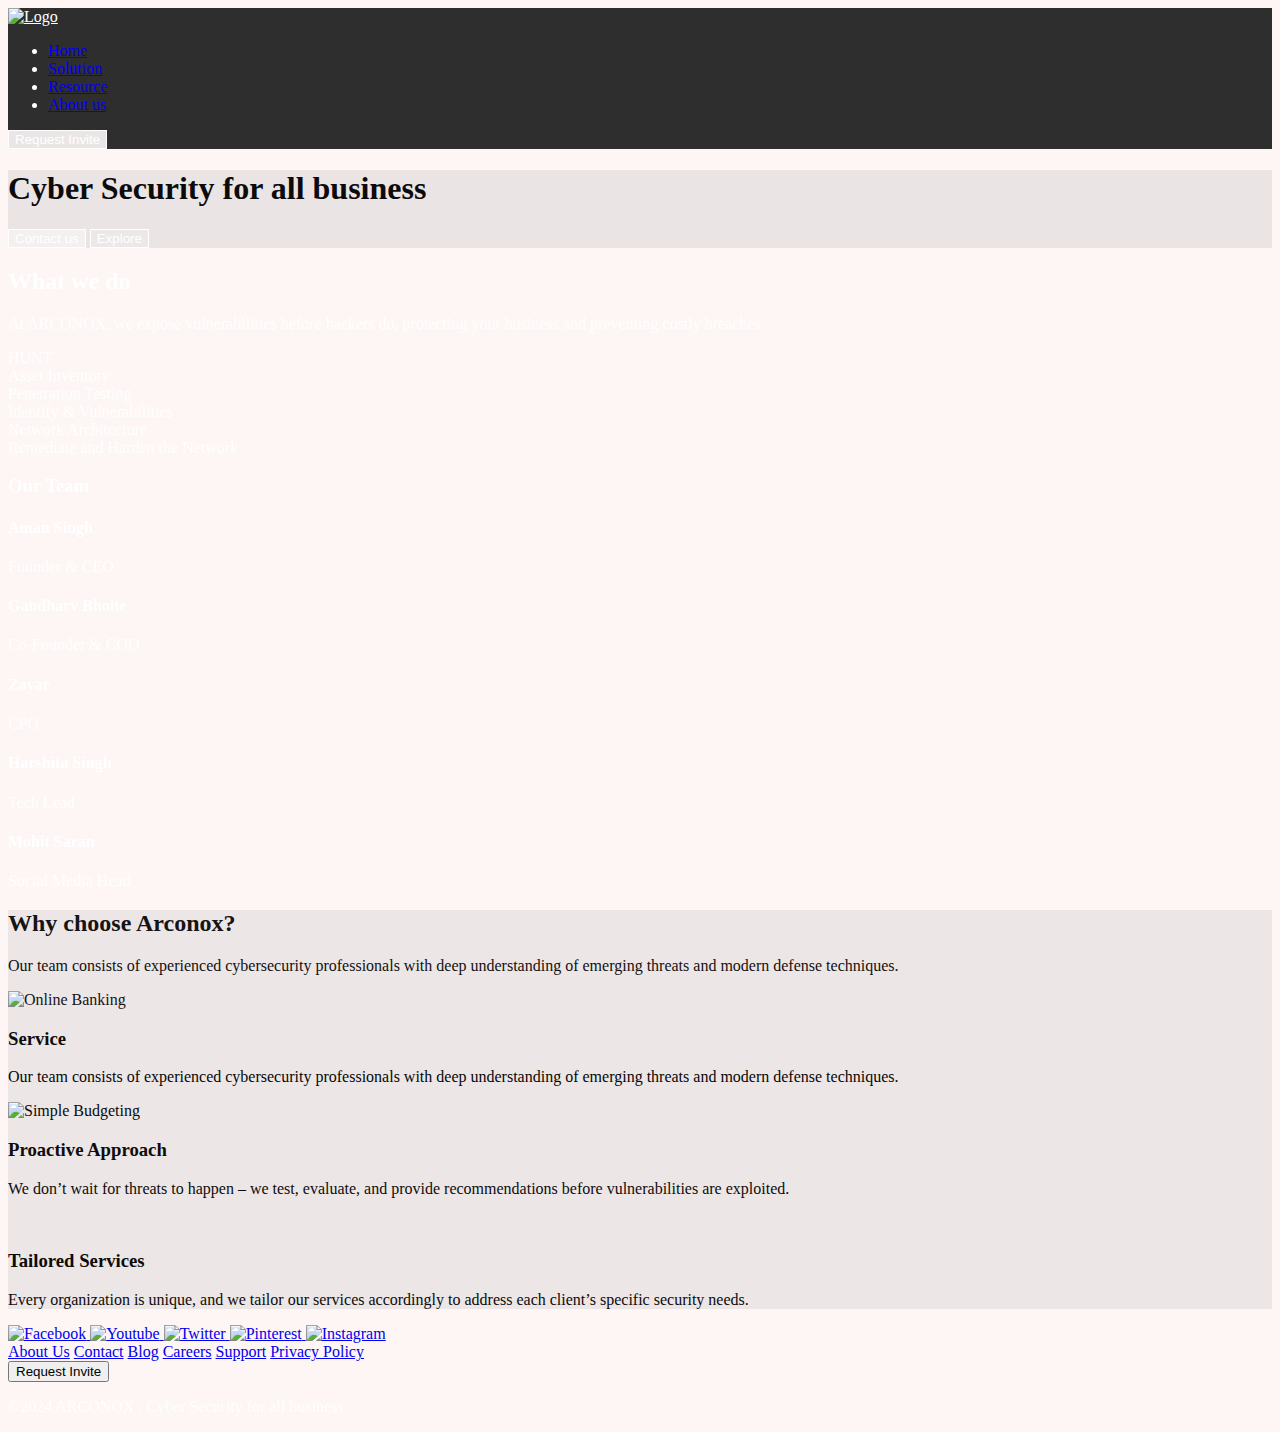
==== index.html @ bfe85756 "Add files via upload" ====
<!DOCTYPE html>
<html lang="en">

<head>
  <meta charset="UTF-8" />
  <meta name="viewport" content="width=device-width, initial-scale=1.0" />
  <link rel="icon" type="image/png" sizes="32x32" href="index.html" />
  <title>Arconox Cyber Security</title>
  <link href="https://fonts.googleapis.com/css2?family=Public+Sans:wght@300;400;500;700&display=swap"
    rel="stylesheet" />
  <link rel="stylesheet" href="./static/css/styles.css" />
</head>


<body style="background-color: rgb(254, 245, 245); color: white; opacity: 1;">
  <header class="header" style="background-color: rgb(47, 46, 46); color: white; opacity: 1;">
    <a class="header__logo" href="./" style="color: white;">
      <img src="./static/images/Logo.png" alt="Logo" style="width: 50%;" />
    </a>
    <nav class="navbar">

  
      <ul class="nav-links">
          <li><a href="#">Home</a></li>
          <li><a href="#">Solution</a></li>
          <li><a href="#">Resource</a></li>
          <li><a href="#">About us</a></li>
      </ul>
  </nav>
    <label for="menu" class="menu__hamburger" style="color: white;"></label>
    <button type="button" class="btn" style="color: white; background-color: rgb(235, 230, 230); border: 1px solid white;">Request
      Invite</button>
  </header>
  <section class="hero" style="background-color: rgb(235, 228, 228); color: white;">
    <div class="hero__main">
      <div class="wrapper">
        <div class="hero__grid">
          <div class="hero__image"></div>
          <div class="hero__content">
            
            <h1 class="title__primary" style="color: rgb(11, 11, 11);">Cyber Security for all business</h1>
            <button type="button" class="btn"
              style="color: white; background-color: rgb(244, 240, 240); border: 1px solid white;">Contact us</button>
            <button type="button" class="btn"
              style="color: white; background-color: rgb(237, 232, 232); border: 1px solid white;">Explore</button>
          </div>
        </div>
      </div>
    </div>
  </section>
  <section class="what-we-do">
    <h2>What we do</h2>
    <p>At <span class="highlight">ARCONOX</span>, we expose vulnerabilities before <span class="highlight">hackers</span> do, protecting your business and preventing costly breaches.</p>
    <div class="hex-grid">
        <div class="hex-item">HUNT</div>
        <div class="hex-item">Asset Inventory</div>
        <div class="hex-item">Penetration Testing</div>
        <div class="hex-item">Identify & Vulnerabilities</div>
        <div class="hex-item">Network Architecture</div>
        <div class="hex-item">Remediate and Harden the Network</div>
    </div>
</section>

 <!-- Our Team Section -->
 <div class="our-team">
  <h3>Our Team</h3>
  <div class="team-members">
      <div class="team-member">
          <h4>Aman Singh</h4>
          <p>Founder & CEO</p>
      </div>
      <div class="team-member">
          <h4>Gandharv Bhoite</h4>
          <p>Co-Founder & COO</p>
      </div>
      <div class="team-member">
          <h4>Zayar</h4>
          <p>CPO</p>
      </div>
      <div class="team-member">
          <h4>Harshita Singh</h4>
          <p>Tech Lead</p>
      </div>
      <div class="team-member">
          <h4>Mohit Saran</h4>
          <p>Social Media Head</p>
      </div>
  </div>
</div>
  <section class="why-easybank" style="background-color: rgb(237, 230, 230); color: white;">
    <div class="wrapper">
      <h2 class="title__primary" style="color: rgb(21, 20, 20);">Why choose Arconox?</h2>
      <p class="why-easybank__description" style="color: rgb(18, 17, 17);">
        Our team consists of experienced cybersecurity professionals with deep understanding of emerging threats and
        modern defense techniques.
      </p>
      <div class="why-easybank__grid">
        <article class="why-easybank__feature" style="color: rgb(21, 20, 20);">
          <img src="./static/images/icon-online.svg" alt="Online Banking" />
          <h3 class="title__secondary" style="color: rgb(15, 14, 14);">Service</h3>
          <p class="description" style="color: rgb(6, 6, 6);">
            Our team consists of experienced cybersecurity professionals with deep understanding of emerging threats and
            modern defense techniques.
          </p>
        </article>
        <article class="why-easybank__feature" style="color: rgb(10, 10, 10);">
          <img src="./static/images/icon-budgeting.svg" alt="Simple Budgeting" />
          <h3 class="title__secondary" style="color: rgb(14, 13, 13);">Proactive Approach</h3>
          <p class="description" style="color: rgb(13, 13, 13);">
            We don’t wait for threats to happen – we test, evaluate, and provide recommendations before vulnerabilities
            are exploited.
          </p>
        </article>
        <article class="why-easybank__feature" style="color: rgb(11, 11, 11);">
          <img src="./static/images/icon-onboarding.svg" alt "Fast Onboarding" />
          <h3 class "title__secondary" ,style "color:white">Tailored Services</h3>
          <p "class=description" ,style "color:white">Every organization is unique, and we tailor our services
            accordingly to address each client’s specific security needs.</p>
        </article>
      </section>
      <footer class="footer">
        <div class="wrapper">
          <div class="footer__grid">
            
            <div class="footer__social">
              <a href="#">
                <img
                  src="./static/images/icon-facebook.svg"
                  class="footer__icon"
                  width="20"
                  alt="Facebook"
                />
              </a>
              <a href="#">
                <img
                  src="./static/images/icon-youtube.svg"
                  class="footer__icon"
                  width="20"
                  alt="Youtube"
                />
              </a>
              <a href="#">
                <img
                  src="./static/images/icon-twitter.svg"
                  class="footer__icon"
                  width="20"
                  alt="Twitter"
                />
              </a>
              <a href="#">
                <img
                  src="./static/images/icon-pinterest.svg"
                  class="footer__icon"
                  width="20"
                  alt="Pinterest"
                />
              </a>
              <a href="#">
                <img
                  src="./static/images/icon-instagram.svg"
                  class="footer__icon"
                  width="20"
                  alt="Instagram"
                />
              </a>
            </div>
            <div class="footer__links">
              <a href="#" class="footer__link">About Us</a>
              <a href="#" class="footer__link">Contact</a>
              <a href="#" class="footer__link">Blog</a>
              <a href="#" class="footer__link">Careers</a>
              <a href="#" class="footer__link">Support</a>
              <a href="#" class="footer__link">Privacy Policy</a>
            </div>
            <div class="footer__button">
              <button type="button" class="btn">Request Invite</button>
            </div>
            <p class="footer__copyright">©2024 ARCONOX . Cyber Security for all business</p>
          </div>
        </div>
      </footer>
      </div>
    </div>
  </section>
  <!-- Additional sections omitted for brevity -->
</body>

</html>
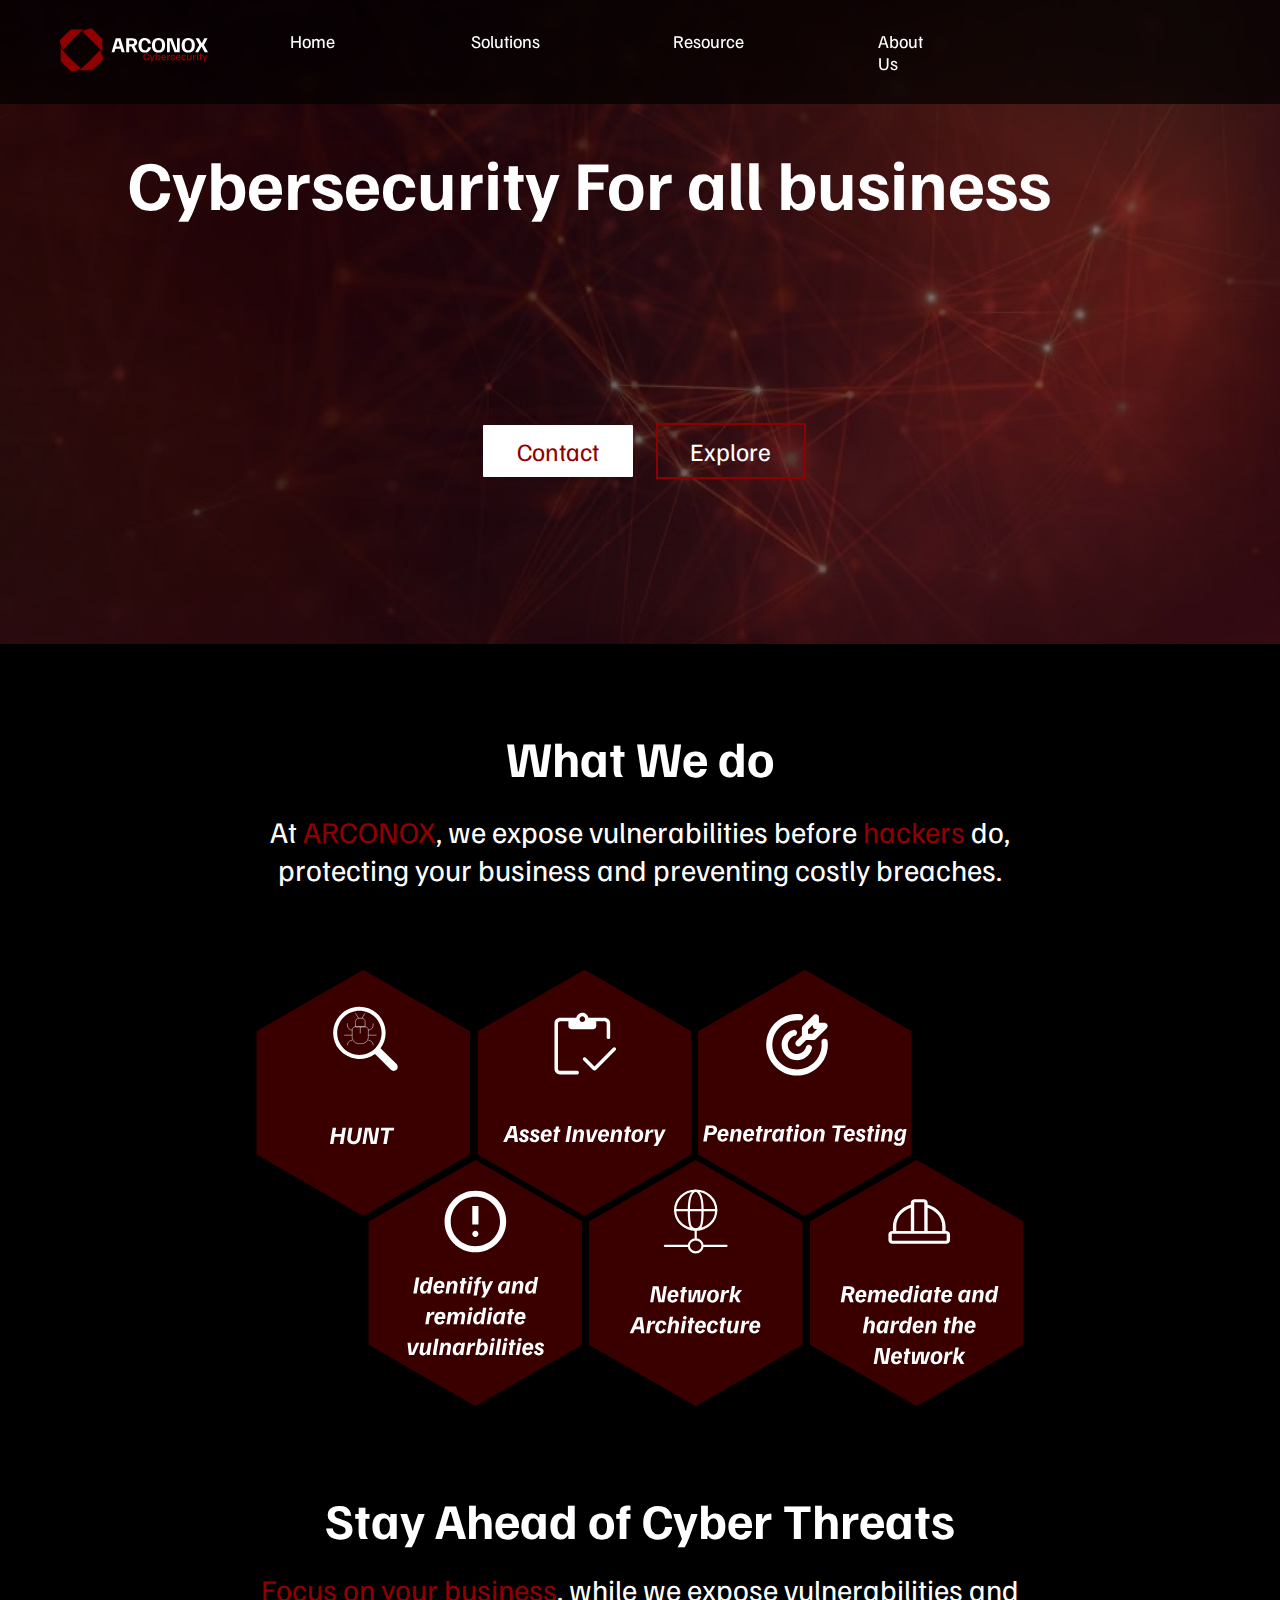
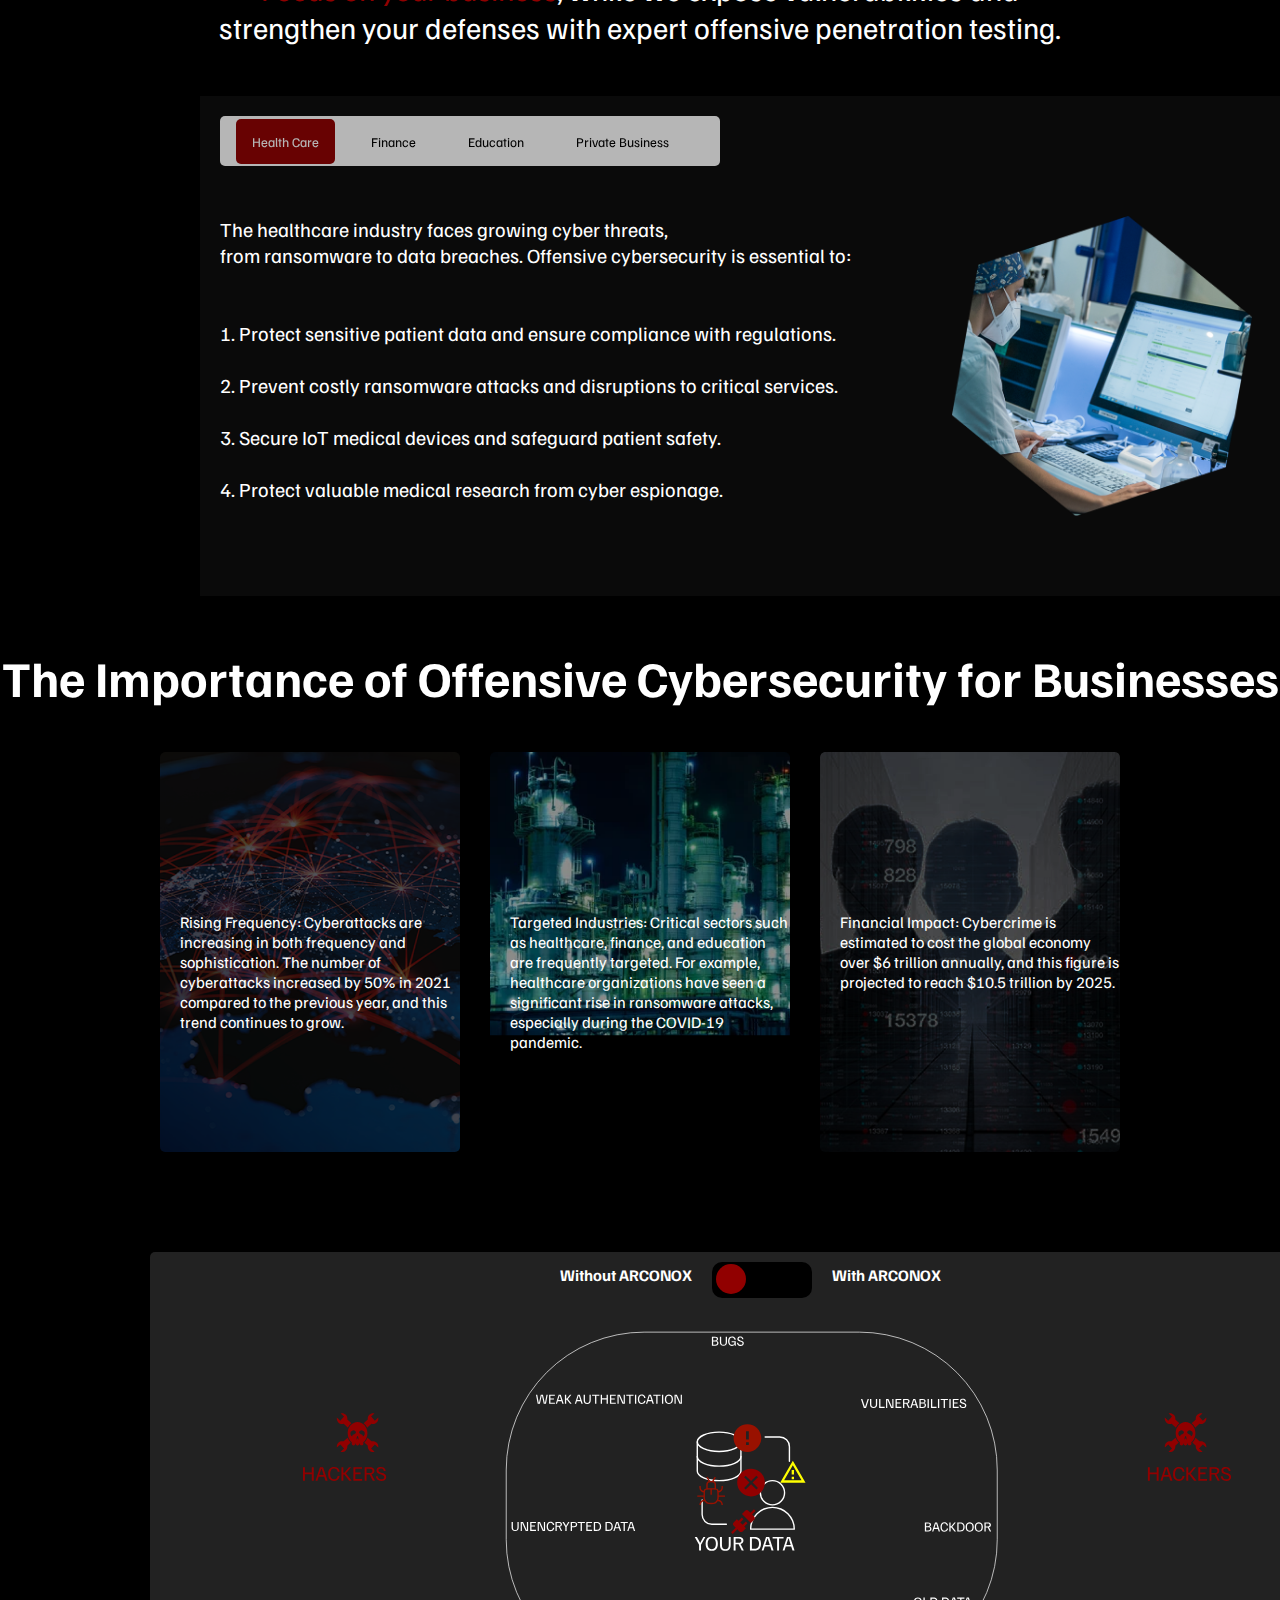
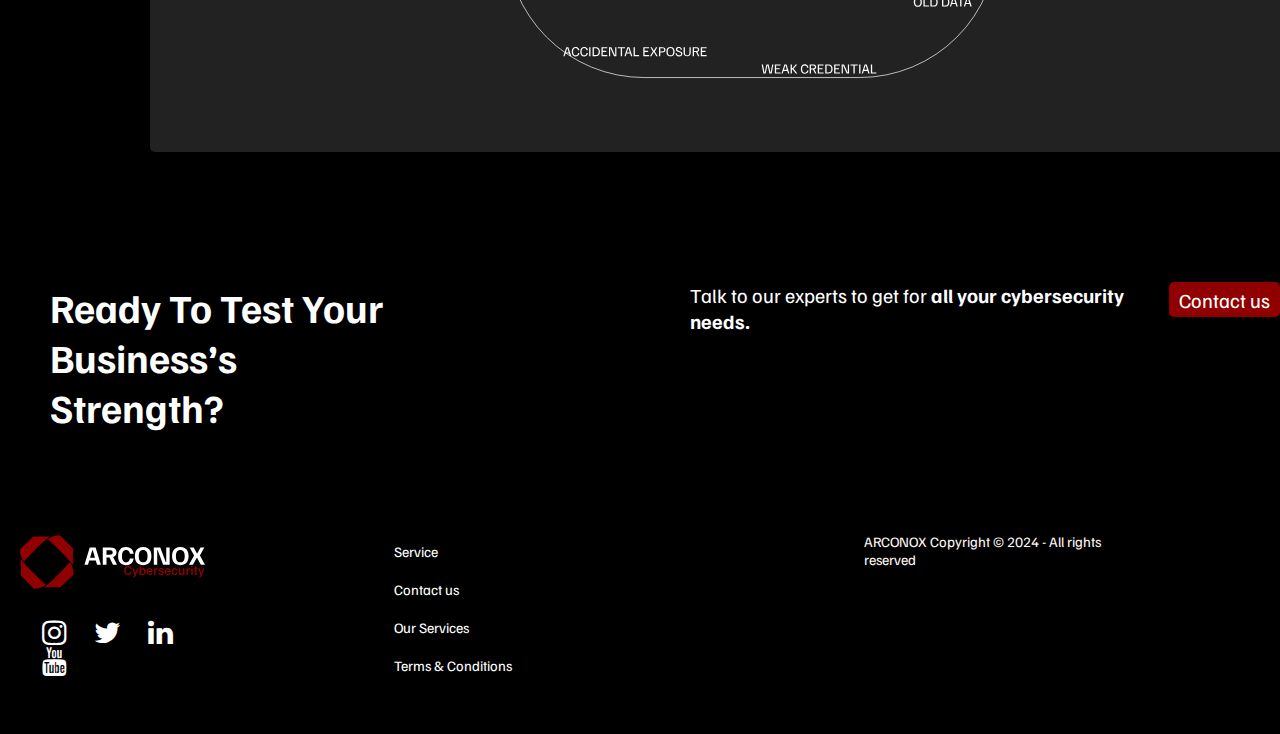
==== commit e2682741: "zayar(11/1/2024)" ====
--- a/index.html
+++ b/index.html
@@ -1,188 +1,348 @@
 <!DOCTYPE html>
 <html lang="en">
+<head>
+    <meta charset="UTF-8">
+    <meta name="viewport" content="width=device-width, initial-scale=1.0">  
+    <title>ARCONOX Cybersecurity</title>
+    <link rel="icon" type="image/x-icon" href="/images/logo.ico">
+    <link href="styles.css" rel="stylesheet">
+    <link href='https://fonts.googleapis.com/css?family=Familjen Grotesk' rel='stylesheet'>
 
-<head>
-  <meta charset="UTF-8" />
-  <meta name="viewport" content="width=device-width, initial-scale=1.0" />
-  <link rel="icon" type="image/png" sizes="32x32" href="index.html" />
-  <title>Arconox Cyber Security</title>
-  <link href="https://fonts.googleapis.com/css2?family=Public+Sans:wght@300;400;500;700&display=swap"
-    rel="stylesheet" />
-  <link rel="stylesheet" href="./static/css/styles.css" />
 </head>
+<body>
+    <div class="hcon">
+        <div class="header">
+            <nav class="navbar">
+                <div class="logo">
+                    <svg width="200" height="100" viewBox="0 0 1117 300" fill="none" xmlns="http://www.w3.org/2000/svg">
+                        <path d="M295.734 74.0085V166.377C247.91 105.016 212.725 77.2261 156.626 22.3767C154.74 19.0597 190.139 -1.71295 223.587 0.113506L295.734 74.0085Z" fill="#910000"/>
+                        <path d="M225.879 291.681L133.926 291.385C195.164 243.541 222.942 208.286 277.724 152.11C281.032 150.226 301.598 185.852 299.672 219.445L225.879 291.681Z" fill="#910000"/>
+                        <path d="M4.75957 225.945L4.79044 133.576C52.5945 194.953 87.7705 222.755 143.851 277.623C145.736 280.941 110.33 301.702 76.8827 299.864L4.75957 225.945Z" fill="#910000"/>
+                        <path d="M73.6753 7.74836L165.628 7.57463C104.633 55.7307 77.0346 91.1273 22.5376 147.583C19.2391 149.484 -1.50669 113.964 0.248641 80.3612L73.6753 7.74836Z" fill="#910000"/>
+                        <path d="M360 166V165.25L389.375 68.5H422.25L451.75 165.25V166H430.25L406.625 84.75H403.625L379.75 166H360ZM384.375 141.625L388.75 125.875H421.5L425.875 141.625H384.375ZM462.25 166V68.5H503.625C511.958 68.5 518.708 69.7083 523.875 72.125C529.125 74.4583 532.958 77.7083 535.375 81.875C537.875 85.9583 539.125 90.7083 539.125 96.125C539.125 102.292 537.5 107.625 534.25 112.125C531 116.625 526.208 119.833 519.875 121.75L541.75 165.25V166H519.5L499.625 124.75H483V166H462.25ZM483 109.5H500.625C506.042 109.5 510.25 108.583 513.25 106.75C516.333 104.917 517.875 101.625 517.875 96.875C517.875 92.0417 516.333 88.75 513.25 87C510.167 85.1667 505.958 84.25 500.625 84.25H483V109.5ZM592.385 167.875C578.218 167.875 567.218 163.417 559.385 154.5C551.635 145.583 547.76 133.167 547.76 117.25C547.76 101.5 551.593 89.125 559.26 80.125C566.926 71.125 577.926 66.625 592.26 66.625C600.843 66.625 608.176 68.25 614.26 71.5C620.343 74.6667 625.093 79.0833 628.51 84.75C631.926 90.4167 633.926 96.9167 634.51 104.25H613.635C612.968 97.4167 610.76 92.0833 607.01 88.25C603.26 84.3333 598.385 82.375 592.385 82.375C584.801 82.375 579.093 85.4167 575.26 91.5C571.426 97.5833 569.51 106.208 569.51 117.375C569.51 128.958 571.468 137.667 575.385 143.5C579.385 149.25 585.01 152.125 592.26 152.125C598.51 152.125 603.468 150.125 607.135 146.125C610.885 142.125 613.051 136.833 613.635 130.25H634.51C633.926 137.583 631.926 144.083 628.51 149.75C625.093 155.417 620.343 159.875 614.26 163.125C608.26 166.292 600.968 167.875 592.385 167.875ZM687.76 167.75C677.426 167.75 668.801 165.708 661.885 161.625C655.051 157.458 649.926 151.583 646.51 144C643.176 136.417 641.51 127.5 641.51 117.25C641.51 106.917 643.176 98 646.51 90.5C649.926 82.9167 655.051 77.0833 661.885 73C668.801 68.8333 677.426 66.75 687.76 66.75C698.176 66.75 706.801 68.8333 713.635 73C720.468 77.0833 725.551 82.9167 728.885 90.5C732.301 98 734.01 106.917 734.01 117.25C734.01 127.5 732.301 136.417 728.885 144C725.551 151.583 720.468 157.458 713.635 161.625C706.801 165.708 698.176 167.75 687.76 167.75ZM687.76 152C696.176 152 702.343 149 706.26 143C710.26 136.917 712.26 128.333 712.26 117.25C712.26 106.083 710.26 97.5 706.26 91.5C702.343 85.5 696.176 82.5 687.76 82.5C679.343 82.5 673.135 85.5 669.135 91.5C665.218 97.5 663.26 106.083 663.26 117.25C663.26 128.333 665.218 136.917 669.135 143C673.135 149 679.343 152 687.76 152ZM747.309 166V68.5H783.559L813.809 149.5H816.809V68.5H835.809V166H799.309L769.184 85H766.309V166H747.309ZM895.328 167.75C884.995 167.75 876.37 165.708 869.453 161.625C862.62 157.458 857.495 151.583 854.078 144C850.745 136.417 849.078 127.5 849.078 117.25C849.078 106.917 850.745 98 854.078 90.5C857.495 82.9167 862.62 77.0833 869.453 73C876.37 68.8333 884.995 66.75 895.328 66.75C905.745 66.75 914.37 68.8333 921.203 73C928.036 77.0833 933.12 82.9167 936.453 90.5C939.87 98 941.578 106.917 941.578 117.25C941.578 127.5 939.87 136.417 936.453 144C933.12 151.583 928.036 157.458 921.203 161.625C914.37 165.708 905.745 167.75 895.328 167.75ZM895.328 152C903.745 152 909.911 149 913.828 143C917.828 136.917 919.828 128.333 919.828 117.25C919.828 106.083 917.828 97.5 913.828 91.5C909.911 85.5 903.745 82.5 895.328 82.5C886.911 82.5 880.703 85.5 876.703 91.5C872.786 97.5 870.828 106.083 870.828 117.25C870.828 128.333 872.786 136.917 876.703 143C880.703 149 886.911 152 895.328 152ZM943.568 166V165.25L972.318 114.25L947.693 69.25V68.5H970.068L987.693 101.125H990.693L1007.82 68.5H1029.32V69.25L1004.82 114.25L1033.32 165.25V166H1010.07L989.568 127.375H986.568L965.818 166H943.568Z" fill="white"/>
+                        <path d="M603.125 222.938C596.208 222.938 590.833 220.708 587 216.25C583.167 211.792 581.25 205.583 581.25 197.625C581.25 189.667 583.146 183.458 586.938 179C590.771 174.542 596.146 172.312 603.063 172.312C607.146 172.312 610.667 173.083 613.625 174.625C616.583 176.167 618.896 178.312 620.563 181.062C622.271 183.812 623.292 187 623.625 190.625H614.813C614.438 187.083 613.208 184.271 611.125 182.187C609.083 180.104 606.396 179.063 603.063 179.063C598.896 179.063 595.708 180.688 593.5 183.938C591.333 187.187 590.25 191.771 590.25 197.687C590.25 203.687 591.354 208.271 593.563 211.438C595.813 214.604 598.958 216.187 603 216.187C606.5 216.187 609.271 215.104 611.313 212.937C613.354 210.771 614.521 208 614.813 204.625H623.625C623.292 208.208 622.271 211.396 620.563 214.187C618.896 216.937 616.583 219.083 613.625 220.625C610.708 222.167 607.208 222.938 603.125 222.938ZM632.645 234.5V234.25C633.77 232.5 634.957 230.437 636.207 228.063C637.499 225.688 638.645 223.354 639.645 221.062L626.457 184.875V184.5H634.832L640.27 199.5C640.77 200.917 641.27 202.437 641.77 204.062C642.311 205.687 642.853 207.708 643.395 210.125H644.895C645.395 207.708 645.895 205.687 646.395 204.062C646.936 202.437 647.457 200.917 647.957 199.5L653.395 184.5H661.27V184.875L649.082 217.75C647.707 221.5 646.332 224.813 644.957 227.688C643.624 230.604 642.457 232.875 641.457 234.5H632.645ZM686.817 222.812C683.984 222.812 681.713 222.25 680.005 221.125C678.338 220 677.109 218.667 676.317 217.125H674.817V222H667.13V172H675.567V188.812H677.067C677.942 187.229 679.172 185.979 680.755 185.062C682.338 184.146 684.38 183.688 686.88 183.688C690.13 183.688 692.859 184.5 695.067 186.125C697.317 187.75 699.005 190.021 700.13 192.937C701.297 195.854 701.88 199.271 701.88 203.188C701.88 207.063 701.297 210.479 700.13 213.437C699.005 216.396 697.317 218.708 695.067 220.375C692.859 222 690.109 222.812 686.817 222.812ZM684.755 216.437C687.422 216.437 689.484 215.312 690.942 213.062C692.401 210.812 693.13 207.542 693.13 203.25C693.13 198.958 692.401 195.687 690.942 193.438C689.484 191.187 687.422 190.062 684.755 190.062C681.922 190.062 679.672 191.271 678.005 193.688C676.338 196.062 675.505 199.25 675.505 203.25C675.505 207.25 676.338 210.458 678.005 212.875C679.672 215.25 681.922 216.437 684.755 216.437ZM724.317 222.938C718.609 222.938 714.255 221.167 711.255 217.625C708.255 214.042 706.755 209.229 706.755 203.188C706.755 199.187 707.422 195.729 708.755 192.812C710.088 189.896 712.047 187.625 714.63 186C717.255 184.375 720.442 183.563 724.192 183.563C729.567 183.563 733.672 185.25 736.505 188.625C739.338 191.958 740.755 196.854 740.755 203.312V205.312H715.005C715.213 208.729 716.088 211.479 717.63 213.562C719.213 215.646 721.442 216.688 724.317 216.688C726.484 216.688 728.213 216.062 729.505 214.812C730.838 213.562 731.755 211.958 732.255 210H740.317C739.859 212.417 738.984 214.604 737.692 216.562C736.442 218.479 734.713 220.021 732.505 221.188C730.297 222.354 727.567 222.938 724.317 222.938ZM715.067 199.687H732.505C732.338 196.479 731.526 194 730.067 192.25C728.651 190.5 726.672 189.625 724.13 189.625C721.505 189.625 719.422 190.479 717.88 192.187C716.338 193.896 715.401 196.396 715.067 199.687ZM748.063 222V184.5H755.688V191.125H757.187C757.438 190 757.896 188.896 758.563 187.812C759.229 186.729 760.25 185.854 761.625 185.187C763.042 184.479 764.958 184.125 767.375 184.125H769V191.875H766.687C763.063 191.875 760.458 192.812 758.875 194.687C757.292 196.562 756.5 199.417 756.5 203.25V222H748.063ZM789.02 222.938C785.186 222.938 782.082 222.313 779.707 221.062C777.374 219.771 775.624 218.125 774.457 216.125C773.332 214.125 772.707 212.083 772.582 210H780.707C780.874 211.167 781.29 212.271 781.957 213.312C782.665 214.354 783.624 215.187 784.832 215.812C786.04 216.437 787.561 216.75 789.395 216.75C791.478 216.75 793.04 216.354 794.082 215.562C795.124 214.729 795.645 213.646 795.645 212.313C795.645 211.187 795.207 210.229 794.332 209.437C793.457 208.604 792.082 207.854 790.207 207.187L785.707 205.687C783.624 204.937 781.707 204.125 779.957 203.25C778.249 202.333 776.874 201.187 775.832 199.812C774.832 198.396 774.332 196.604 774.332 194.437C774.332 191.187 775.54 188.562 777.957 186.562C780.374 184.562 783.749 183.563 788.082 183.563C791.207 183.563 793.77 184.083 795.77 185.125C797.811 186.125 799.353 187.5 800.395 189.25C801.436 190.958 802.04 192.875 802.207 195H794.395C794.186 193.458 793.54 192.167 792.457 191.125C791.415 190.083 789.853 189.562 787.77 189.562C785.978 189.562 784.603 189.937 783.645 190.687C782.728 191.437 782.27 192.437 782.27 193.688C782.27 194.937 782.728 195.979 783.645 196.812C784.603 197.604 786.04 198.333 787.957 199L792.395 200.438C794.478 201.146 796.374 201.958 798.082 202.875C799.79 203.75 801.124 204.896 802.082 206.312C803.082 207.687 803.582 209.458 803.582 211.625C803.582 215 802.332 217.729 799.832 219.812C797.374 221.896 793.77 222.938 789.02 222.938ZM825.611 222.938C819.903 222.938 815.549 221.167 812.549 217.625C809.549 214.042 808.049 209.229 808.049 203.188C808.049 199.187 808.715 195.729 810.049 192.812C811.382 189.896 813.34 187.625 815.924 186C818.549 184.375 821.736 183.563 825.486 183.563C830.861 183.563 834.965 185.25 837.799 188.625C840.632 191.958 842.049 196.854 842.049 203.312V205.312H816.299C816.507 208.729 817.382 211.479 818.924 213.562C820.507 215.646 822.736 216.688 825.611 216.688C827.778 216.688 829.507 216.062 830.799 214.812C832.132 213.562 833.049 211.958 833.549 210H841.611C841.153 212.417 840.278 214.604 838.986 216.562C837.736 218.479 836.007 220.021 833.799 221.188C831.59 222.354 828.861 222.938 825.611 222.938ZM816.361 199.687H833.799C833.632 196.479 832.82 194 831.361 192.25C829.945 190.5 827.965 189.625 825.424 189.625C822.799 189.625 820.715 190.479 819.174 192.187C817.632 193.896 816.695 196.396 816.361 199.687ZM863.919 222.938C858.294 222.938 854.023 221.167 851.106 217.625C848.231 214.042 846.794 209.25 846.794 203.25C846.794 197.042 848.294 192.208 851.294 188.75C854.336 185.292 858.565 183.563 863.981 183.563C868.648 183.563 872.356 184.833 875.106 187.375C877.856 189.917 879.523 193.437 880.106 197.937H871.794C871.461 195.396 870.627 193.417 869.294 192C868.002 190.583 866.273 189.875 864.106 189.875C861.231 189.875 859.086 191.062 857.669 193.438C856.252 195.771 855.544 199.042 855.544 203.25C855.544 207.458 856.252 210.75 857.669 213.125C859.086 215.458 861.211 216.625 864.044 216.625C866.252 216.625 868.002 215.917 869.294 214.5C870.627 213.083 871.461 211.104 871.794 208.562H880.106C879.481 213.062 877.773 216.583 874.981 219.125C872.231 221.667 868.544 222.938 863.919 222.938ZM899.212 222.938C894.92 222.938 891.754 221.604 889.712 218.937C887.67 216.271 886.649 212.771 886.649 208.437V184.5H895.087V206.875C895.087 209.75 895.608 211.979 896.649 213.562C897.691 215.146 899.337 215.937 901.587 215.937C904.379 215.937 906.524 214.854 908.024 212.687C909.524 210.521 910.274 207.875 910.274 204.75V184.5H918.712V222H911.149V216.375H909.649C908.983 218.333 907.795 219.917 906.087 221.125C904.379 222.333 902.087 222.938 899.212 222.938ZM928.678 222V184.5H936.303V191.125H937.803C938.053 190 938.511 188.896 939.178 187.812C939.844 186.729 940.865 185.854 942.24 185.187C943.657 184.479 945.574 184.125 947.99 184.125H949.615V191.875H947.303C943.678 191.875 941.074 192.812 939.49 194.687C937.907 196.562 937.115 199.417 937.115 203.25V222H928.678ZM956.51 222V184.5H964.947V222H956.51ZM960.76 179.75C959.218 179.75 958.031 179.333 957.197 178.5C956.364 177.625 955.947 176.5 955.947 175.125C955.947 173.75 956.364 172.646 957.197 171.812C958.031 170.937 959.218 170.5 960.76 170.5C962.343 170.5 963.531 170.937 964.322 171.812C965.156 172.646 965.572 173.75 965.572 175.125C965.572 176.5 965.156 177.625 964.322 178.5C963.531 179.333 962.343 179.75 960.76 179.75ZM980.092 222C979.133 220.875 978.363 219.521 977.779 217.937C977.238 216.354 976.967 213.979 976.967 210.812V190.687H971.842V184.5H977.092V175.125H985.342V184.5H991.529V190.687H985.404V209.75C985.404 213.083 985.758 215.625 986.467 217.375C987.217 219.083 988.113 220.5 989.154 221.625V222H980.092ZM1000.47 234.5V234.25C1001.59 232.5 1002.78 230.437 1004.03 228.063C1005.32 225.688 1006.47 223.354 1007.47 221.062L994.279 184.875V184.5H1002.65L1008.09 199.5C1008.59 200.917 1009.09 202.437 1009.59 204.062C1010.13 205.687 1010.68 207.708 1011.22 210.125H1012.72C1013.22 207.708 1013.72 205.687 1014.22 204.062C1014.76 202.437 1015.28 200.917 1015.78 199.5L1021.22 184.5H1029.09V184.875L1016.9 217.75C1015.53 221.5 1014.15 224.813 1012.78 227.688C1011.45 230.604 1010.28 232.875 1009.28 234.5H1000.47Z" fill="#910000"/>
+                        </svg>
+                        
+                </div>
+                <nav class="nav-links" id="navLinks">
+                    <li><a href="/index.html">Home</a></li>
+                    <li><a href="/solution.html">Solutions</a></li>
+                    <li><a href="/resource.html">Resource</a></li>
+                    <li><a href="/about.html">About Us</a></li>
+                </nav>
+        </div>
+        <section class="title" id="Home">
+            <h1>Cybersecurity For all business</h1>
+            <div class="page-center">
+                <div class="button-con">
+                    <button class="contact">Contact
+                    </button>
+                    <button class="explore">Explore
+                    </button>
+                </div>
+            </div>
+        </section>
+        
+        <section class="service" id="Service">
+                <p class="" style="margin-top: 50px; font-size: 50px; margin-bottom: 4px; text-align: center; color: white; font-weight: bold;">What We do</p>
+                <div style="display: flex; justify-content: center;">
+                </div>
+                <p style="margin-top: 20px; font-size: 30px; text-align: center; color: white;">At <mark style="color: #910000;">ARCONOX</mark>, we expose vulnerabilities before  <mark style="color: #910000;">hackers</mark> do,</br> protecting your business and preventing costly breaches.</p>
+            <div class="card">
+                <svg width="800" height="500" viewBox="0 0 3246 1772" fill="none" xmlns="http://www.w3.org/2000/svg">
+                    <path d="M955 772L1388.01 1022V1522L955 1772L521.987 1522V1022L955 772Z" fill="#910000" fill-opacity="0.4"/>
+                    <path d="M1849 772L2282.01 1022V1522L1849 1772L1415.99 1522V1022L1849 772Z" fill="#910000" fill-opacity="0.4"/>
+                    <path d="M2746 772L3179.01 1022V1522L2746 1772L2312.99 1522V1022L2746 772Z" fill="#910000" fill-opacity="0.4"/>
+                    <path d="M2292 0L2725.01 250V750L2292 1000L1858.99 750V250L2292 0Z" fill="#910000" fill-opacity="0.4"/>
+                    <path d="M1398 0L1831.01 250V750L1398 1000L964.987 750V250L1398 0Z" fill="#910000" fill-opacity="0.4"/>
+                    <path d="M500 0L933.013 250V750L500 1000L66.9873 750V250L500 0Z" fill="#910000" fill-opacity="0.4"/>
+                    <path d="M570.283 319.077C586.138 297.604 593.239 270.98 590.166 244.533C587.093 218.086 574.072 193.766 553.708 176.438C533.344 159.111 507.139 150.053 480.336 151.078C453.532 152.103 428.107 163.135 409.147 181.967C390.187 200.798 379.09 226.041 378.076 252.644C377.062 279.247 386.207 305.25 403.68 325.449C421.153 345.648 445.666 358.554 472.315 361.585C498.964 364.616 525.783 357.549 547.408 341.797H547.391C547.872 342.447 548.407 343.07 548.996 343.666L612.037 406.235C615.108 409.284 619.273 410.998 623.617 411C627.96 411.002 632.126 409.29 635.199 406.243C638.271 403.196 639.998 399.062 640 394.751C640.002 390.44 638.277 386.305 635.207 383.255L572.166 320.686C571.581 320.098 570.951 319.571 570.283 319.077ZM574.507 256.606C574.507 268.344 572.178 279.967 567.652 290.812C563.126 301.656 556.492 311.51 548.13 319.81C539.767 328.11 529.839 334.694 518.912 339.186C507.986 343.678 496.275 345.99 484.448 345.99C472.621 345.99 460.911 343.678 449.984 339.186C439.058 334.694 429.13 328.11 420.767 319.81C412.404 311.51 405.77 301.656 401.244 290.812C396.719 279.967 394.389 268.344 394.389 256.606C394.389 232.9 403.877 210.164 420.767 193.402C437.656 176.639 460.563 167.222 484.448 167.222C508.333 167.222 531.24 176.639 548.13 193.402C565.019 210.164 574.507 232.9 574.507 256.606Z" fill="white"/>
+                    <path d="M520.791 265.945V254.54C520.791 246.014 520.791 241.752 519.036 238.577C517.886 236.497 516.232 234.77 514.241 233.569C511.202 231.735 507.121 231.735 498.96 231.735H477.122C468.961 231.735 464.88 231.735 461.841 233.569C459.85 234.77 458.196 236.497 457.046 238.577C455.291 241.752 455.291 246.014 455.291 254.54V265.945M520.791 265.945C520.791 272.309 520.791 275.483 520.287 278.124C519.276 283.434 516.78 288.311 513.116 292.139C509.452 295.967 504.783 298.573 499.7 299.629C497.172 300.156 494.133 300.156 488.041 300.156C481.95 300.156 478.91 300.156 476.382 299.629C471.299 298.573 466.63 295.967 462.966 292.139C459.302 288.311 456.806 283.434 455.795 278.124C455.291 275.483 455.291 272.309 455.291 265.945M520.791 265.945H553.541M455.291 265.945H422.541M488.041 231.735V259.103M507.691 176.998L494.591 197.524M468.391 176.998L481.491 197.524M540.441 218.051V224.893C540.441 230.337 538.371 235.558 534.686 239.407C531.001 243.257 526.003 245.419 520.791 245.419M540.441 306.998C540.441 301.554 538.371 296.333 534.686 292.484C531.001 288.634 526.003 286.472 520.791 286.472M435.641 218.051V224.893C435.641 230.337 437.711 235.558 441.396 239.407C445.081 243.257 450.08 245.419 455.291 245.419M435.641 306.998C435.641 301.554 437.711 296.333 441.396 292.484C445.081 288.634 450.08 286.472 455.291 286.472M468.391 218.051C468.391 211.674 468.391 208.485 469.387 205.974C470.045 204.313 471.01 202.803 472.228 201.532C473.445 200.26 474.89 199.252 476.48 198.564C478.884 197.524 481.936 197.524 488.041 197.524C494.146 197.524 497.198 197.524 499.602 198.564C501.192 199.252 502.637 200.26 503.855 201.532C505.072 202.803 506.037 204.313 506.695 205.974C507.691 208.485 507.691 211.674 507.691 218.051V231.735H468.391V218.051Z" stroke="white" stroke-width="2"/>
+                    <path d="M1765.67 975.947C1765.67 996.886 1774.45 1016.97 1790.08 1031.77C1805.7 1046.58 1826.9 1054.89 1849 1054.89C1871.1 1054.89 1892.3 1046.58 1907.93 1031.77C1923.55 1016.97 1932.33 996.886 1932.33 975.947C1932.33 955.009 1923.55 934.929 1907.93 920.123C1892.3 905.318 1871.1 897 1849 897C1826.9 897 1805.7 905.318 1790.08 920.123C1774.45 934.929 1765.67 955.009 1765.67 975.947Z" stroke="white" stroke-width="9" stroke-linecap="round" stroke-linejoin="round"/>
+                    <path d="M1849 1054.89C1867.51 1050.51 1876.78 1048.32 1876.78 975.947C1876.78 927.702 1867.52 901.386 1849 897C1830.48 901.386 1821.22 927.702 1821.22 975.947C1821.22 1048.32 1830.49 1050.51 1849 1054.89ZM1849 1054.89V1094.37M1765.67 975.947H1932.33M1724 1120.68H1821.22M1821.22 1120.68C1821.22 1127.66 1824.15 1134.36 1829.36 1139.29C1834.57 1144.23 1841.63 1147 1849 1147C1856.37 1147 1863.43 1144.23 1868.64 1139.29C1873.85 1134.36 1876.78 1127.66 1876.78 1120.68M1821.22 1120.68C1821.22 1113.7 1824.15 1107.01 1829.36 1102.08C1834.57 1097.14 1841.63 1094.37 1849 1094.37M1876.78 1120.68H1974M1876.78 1120.68C1876.78 1113.7 1873.85 1107.01 1868.64 1102.08C1863.43 1097.14 1856.37 1094.37 1849 1094.37" stroke="white" stroke-width="9" stroke-linecap="round" stroke-linejoin="round"/>
+                    <path d="M2865.09 1060H2862.82V1042C2862.76 1022.33 2855.72 1003.17 2842.68 987.195C2829.64 971.22 2811.25 959.23 2790.09 952.9V946C2790.09 942.287 2788.41 938.726 2785.43 936.101C2782.45 933.475 2778.4 932 2774.18 932H2737.82C2733.6 932 2729.55 933.475 2726.57 936.101C2723.59 938.726 2721.91 942.287 2721.91 946V952.9C2700.75 959.23 2682.36 971.22 2669.32 987.195C2656.28 1003.17 2649.24 1022.33 2649.18 1042V1060H2646.91C2642.69 1060 2638.64 1061.48 2635.66 1064.1C2632.68 1066.73 2631 1070.29 2631 1074V1098C2631 1101.71 2632.68 1105.27 2635.66 1107.9C2638.64 1110.52 2642.69 1112 2646.91 1112H2865.09C2869.31 1112 2873.36 1110.52 2876.34 1107.9C2879.32 1105.27 2881 1101.71 2881 1098V1074C2881 1070.29 2879.32 1066.73 2876.34 1064.1C2873.36 1061.48 2869.31 1060 2865.09 1060ZM2849.18 1042V1060H2790.09V965.68C2807.48 971.745 2822.41 982.258 2832.94 995.862C2843.48 1009.47 2849.13 1025.54 2849.18 1042ZM2737.82 944H2774.18C2774.78 944 2775.36 944.211 2775.79 944.586C2776.22 944.961 2776.45 945.47 2776.45 946V1060H2735.55V946C2735.55 945.47 2735.78 944.961 2736.21 944.586C2736.64 944.211 2737.22 944 2737.82 944ZM2662.82 1042C2662.87 1025.54 2668.52 1009.47 2679.06 995.862C2689.59 982.258 2704.52 971.745 2721.91 965.68V1060H2662.82V1042ZM2867.36 1098C2867.36 1098.53 2867.12 1099.04 2866.7 1099.41C2866.27 1099.79 2865.69 1100 2865.09 1100H2646.91C2646.31 1100 2645.73 1099.79 2645.3 1099.41C2644.88 1099.04 2644.64 1098.53 2644.64 1098V1074C2644.64 1073.47 2644.88 1072.96 2645.3 1072.59C2645.73 1072.21 2646.31 1072 2646.91 1072H2865.09C2865.69 1072 2866.27 1072.21 2866.7 1072.59C2867.12 1072.96 2867.36 1073.47 2867.36 1074V1098Z" fill="white"/>
+                    <path d="M365.167 707L376 642H390L385.917 666.75H411.917L416 642H430L419.167 707H405.167L410 678.083H384L379.167 707H365.167ZM460.699 708.167C454.644 708.167 449.588 706.972 445.533 704.583C441.477 702.139 438.588 698.722 436.866 694.333C435.144 689.889 434.783 684.722 435.783 678.833L441.949 642H456.116L449.699 680.5C449.421 682.167 449.366 683.944 449.533 685.833C449.699 687.722 450.171 689.5 450.949 691.167C451.783 692.778 453.005 694.111 454.616 695.167C456.283 696.167 458.421 696.667 461.033 696.667C463.033 696.667 464.838 696.306 466.449 695.583C468.116 694.861 469.533 693.806 470.699 692.417C471.921 691.028 472.949 689.306 473.783 687.25C474.616 685.139 475.255 682.75 475.699 680.083L482.033 642H495.866L489.366 680.5C488.755 684.167 487.894 687.472 486.783 690.417C485.671 693.361 484.283 695.944 482.616 698.167C481.005 700.389 479.116 702.25 476.949 703.75C474.783 705.194 472.338 706.278 469.616 707C466.949 707.778 463.977 708.167 460.699 708.167ZM496.905 707L507.738 642H531.238L541.405 696H543.405L552.405 642H565.072L554.238 707H530.572L520.572 653H518.572L509.572 707H496.905ZM581.508 707L590.508 653H571.091L572.924 642H625.758L623.924 653H604.508L595.508 707H581.508Z" fill="white"/>
+                    <path d="M703.065 1314L713.898 1249H727.898L717.065 1314H703.065ZM745.642 1314.83C740.92 1314.83 737.114 1313.14 734.225 1309.75C731.336 1306.36 729.892 1301.47 729.892 1295.08C729.892 1291.36 730.392 1287.61 731.392 1283.83C732.392 1280.06 733.892 1276.61 735.892 1273.5C737.892 1270.33 740.364 1267.81 743.309 1265.92C746.309 1263.97 749.753 1263 753.642 1263C756.92 1263 759.392 1263.58 761.059 1264.75C762.725 1265.92 763.975 1267.17 764.809 1268.5H766.809L769.809 1247.33H783.309L774.392 1301C774.17 1302.5 773.947 1303.97 773.725 1305.42C773.559 1306.81 773.42 1308.22 773.309 1309.67C773.253 1311.06 773.225 1312.5 773.225 1314H760.225C760.336 1312.89 760.475 1311.64 760.642 1310.25C760.864 1308.86 761.086 1307.61 761.309 1306.5H759.309C758.253 1308.5 756.642 1310.39 754.475 1312.17C752.364 1313.94 749.42 1314.83 745.642 1314.83ZM750.475 1304.83C752.809 1304.83 754.836 1303.83 756.559 1301.83C758.336 1299.83 759.809 1297.28 760.975 1294.17C762.197 1291.06 763.086 1287.83 763.642 1284.5L765.225 1275C764.225 1274.28 763.086 1273.69 761.809 1273.25C760.586 1272.75 759.17 1272.5 757.559 1272.5C754.67 1272.5 752.17 1273.53 750.059 1275.58C747.947 1277.58 746.309 1280.28 745.142 1283.67C743.975 1287 743.392 1290.64 743.392 1294.58C743.392 1298.19 744.059 1300.81 745.392 1302.42C746.781 1304.03 748.475 1304.83 750.475 1304.83ZM805.622 1315.25C799.289 1315.25 794.234 1313.39 790.456 1309.67C786.678 1305.94 784.789 1300.47 784.789 1293.25C784.789 1289.92 785.234 1286.47 786.122 1282.92C787.067 1279.36 788.539 1276.06 790.539 1273C792.595 1269.94 795.234 1267.47 798.456 1265.58C801.734 1263.69 805.678 1262.75 810.289 1262.75C814.511 1262.75 818.206 1263.69 821.372 1265.58C824.595 1267.42 826.956 1270.28 828.456 1274.17C829.956 1278.06 830.206 1283.03 829.206 1289.08L828.706 1292.17H794.622V1283.67H816.622C817.345 1279.5 816.956 1276.47 815.456 1274.58C813.956 1272.69 812.067 1271.75 809.789 1271.75C807.4 1271.75 805.428 1272.58 803.872 1274.25C802.372 1275.86 801.206 1277.92 800.372 1280.42C799.539 1282.86 798.956 1285.36 798.622 1287.92C798.289 1290.42 798.122 1292.58 798.122 1294.42C798.122 1298.31 798.845 1301.17 800.289 1303C801.734 1304.83 803.65 1305.75 806.039 1305.75C807.761 1305.75 809.234 1305.36 810.456 1304.58C811.734 1303.75 812.845 1302.67 813.789 1301.33C814.734 1300 815.539 1298.53 816.206 1296.92L826.539 1303.67C825.261 1305.83 823.65 1307.81 821.706 1309.58C819.761 1311.31 817.456 1312.69 814.789 1313.75C812.122 1314.75 809.067 1315.25 805.622 1315.25ZM833.66 1314L839.993 1276C840.438 1273.5 840.799 1271.14 841.077 1268.92C841.355 1266.64 841.493 1265 841.493 1264H853.493C853.493 1265.17 853.41 1266.39 853.243 1267.67C853.132 1268.89 852.966 1270.17 852.743 1271.5H854.743C856.021 1269 857.688 1266.92 859.743 1265.25C861.799 1263.58 864.66 1262.75 868.327 1262.75C871.882 1262.75 874.799 1263.56 877.077 1265.17C879.41 1266.78 881.021 1269 881.91 1271.83C882.855 1274.61 883.021 1277.86 882.41 1281.58L876.993 1314H863.493L868.577 1283.5C869.188 1280.06 869.049 1277.42 868.16 1275.58C867.271 1273.75 865.688 1272.83 863.41 1272.83C861.299 1272.83 859.41 1273.61 857.743 1275.17C856.077 1276.72 854.688 1278.81 853.577 1281.42C852.521 1284.03 851.716 1286.89 851.16 1290L847.16 1314H833.66ZM894.807 1314C893.863 1312.39 893.196 1310.53 892.807 1308.42C892.474 1306.31 892.641 1303.19 893.307 1299.08L897.557 1273.5H891.724L893.307 1264H899.474L901.557 1251.5H914.391L912.307 1264H919.974L918.391 1273.5H911.057L906.974 1297.67C906.307 1301.72 906.224 1304.94 906.724 1307.33C907.224 1309.67 908.085 1311.72 909.307 1313.5V1314H894.807ZM920.281 1314L928.615 1264H942.115L933.781 1314H920.281ZM936.781 1258.25C934.67 1258.25 933.031 1257.72 931.865 1256.67C930.753 1255.56 930.198 1254.08 930.198 1252.25C930.198 1249.97 930.92 1248.17 932.365 1246.83C933.809 1245.44 935.726 1244.75 938.115 1244.75C940.226 1244.75 941.837 1245.31 942.948 1246.42C944.115 1247.47 944.698 1248.89 944.698 1250.67C944.698 1252.89 943.976 1254.72 942.531 1256.17C941.142 1257.56 939.226 1258.25 936.781 1258.25ZM947.743 1322.33L955.91 1273.5H949.243L950.827 1264H957.66L958.16 1261C958.605 1258.5 959.327 1256.17 960.327 1254C961.382 1251.83 963.021 1250.11 965.243 1248.83C967.521 1247.5 970.632 1246.83 974.577 1246.83C975.688 1246.83 976.688 1246.89 977.577 1247C978.466 1247.11 979.188 1247.22 979.743 1247.33L978.243 1256.33C977.91 1256.28 977.605 1256.25 977.327 1256.25C977.105 1256.19 976.716 1256.17 976.16 1256.17C974.438 1256.17 973.188 1256.67 972.41 1257.67C971.688 1258.61 971.16 1260.06 970.827 1262L970.493 1264H977.493L975.91 1273.5H969.077L960.91 1322.33H947.743ZM978.301 1330.67V1330.17C980.301 1327.67 982.329 1324.86 984.384 1321.75C986.44 1318.69 988.162 1315.69 989.551 1312.75L980.634 1264H993.634L996.884 1284.08C997.162 1285.81 997.44 1287.64 997.717 1289.58C998.051 1291.53 998.245 1294 998.301 1297H1000.3C1001.19 1294 1002.02 1291.44 1002.8 1289.33C1003.63 1287.22 1004.38 1285.44 1005.05 1284L1014.3 1264H1027.47L1007.8 1304.5C1004.8 1310.67 1001.94 1316 999.217 1320.5C996.551 1325.06 994.412 1328.44 992.801 1330.67H978.301ZM1062.24 1315C1057.52 1315 1053.72 1313.28 1050.83 1309.83C1047.94 1306.39 1046.49 1301.47 1046.49 1295.08C1046.49 1291.36 1046.99 1287.61 1047.99 1283.83C1049.05 1280.06 1050.6 1276.61 1052.66 1273.5C1054.72 1270.33 1057.24 1267.81 1060.24 1265.92C1063.24 1263.97 1066.74 1263 1070.74 1263C1074.08 1263 1076.63 1263.61 1078.41 1264.83C1080.19 1266 1081.49 1267.39 1082.33 1269H1084.33L1085.16 1264H1097.16L1090.99 1301C1090.77 1302.5 1090.55 1303.97 1090.33 1305.42C1090.16 1306.81 1090.02 1308.22 1089.91 1309.67C1089.85 1311.06 1089.83 1312.5 1089.83 1314H1076.83C1076.94 1312.89 1077.08 1311.64 1077.24 1310.25C1077.47 1308.86 1077.69 1307.61 1077.91 1306.5H1075.91C1074.85 1308.5 1073.24 1310.42 1071.08 1312.25C1068.97 1314.08 1066.02 1315 1062.24 1315ZM1067.08 1305C1069.41 1305 1071.44 1304 1073.16 1302C1074.94 1299.94 1076.41 1297.36 1077.58 1294.25C1078.8 1291.08 1079.69 1287.83 1080.24 1284.5L1081.83 1275C1080.83 1274.28 1079.69 1273.69 1078.41 1273.25C1077.19 1272.75 1075.77 1272.5 1074.16 1272.5C1071.27 1272.5 1068.77 1273.53 1066.66 1275.58C1064.55 1277.58 1062.91 1280.28 1061.74 1283.67C1060.58 1287 1059.99 1290.64 1059.99 1294.58C1059.99 1298.19 1060.66 1300.83 1061.99 1302.5C1063.38 1304.17 1065.08 1305 1067.08 1305ZM1101.14 1314L1107.47 1276C1107.92 1273.5 1108.28 1271.14 1108.56 1268.92C1108.84 1266.64 1108.97 1265 1108.97 1264H1120.97C1120.97 1265.17 1120.89 1266.39 1120.72 1267.67C1120.61 1268.89 1120.45 1270.17 1120.22 1271.5H1122.22C1123.5 1269 1125.17 1266.92 1127.22 1265.25C1129.28 1263.58 1132.14 1262.75 1135.81 1262.75C1139.36 1262.75 1142.28 1263.56 1144.56 1265.17C1146.89 1266.78 1148.5 1269 1149.39 1271.83C1150.34 1274.61 1150.5 1277.86 1149.89 1281.58L1144.47 1314H1130.97L1136.06 1283.5C1136.67 1280.06 1136.53 1277.42 1135.64 1275.58C1134.75 1273.75 1133.17 1272.83 1130.89 1272.83C1128.78 1272.83 1126.89 1273.61 1125.22 1275.17C1123.56 1276.72 1122.17 1278.81 1121.06 1281.42C1120 1284.03 1119.2 1286.89 1118.64 1290L1114.64 1314H1101.14ZM1172.2 1314.83C1167.48 1314.83 1163.68 1313.14 1160.79 1309.75C1157.9 1306.36 1156.45 1301.47 1156.45 1295.08C1156.45 1291.36 1156.95 1287.61 1157.95 1283.83C1158.95 1280.06 1160.45 1276.61 1162.45 1273.5C1164.45 1270.33 1166.93 1267.81 1169.87 1265.92C1172.87 1263.97 1176.32 1263 1180.2 1263C1183.48 1263 1185.95 1263.58 1187.62 1264.75C1189.29 1265.92 1190.54 1267.17 1191.37 1268.5H1193.37L1196.37 1247.33H1209.87L1200.95 1301C1200.73 1302.5 1200.51 1303.97 1200.29 1305.42C1200.12 1306.81 1199.98 1308.22 1199.87 1309.67C1199.82 1311.06 1199.79 1312.5 1199.79 1314H1186.79C1186.9 1312.89 1187.04 1311.64 1187.2 1310.25C1187.43 1308.86 1187.65 1307.61 1187.87 1306.5H1185.87C1184.82 1308.5 1183.2 1310.39 1181.04 1312.17C1178.93 1313.94 1175.98 1314.83 1172.2 1314.83ZM1177.04 1304.83C1179.37 1304.83 1181.4 1303.83 1183.12 1301.83C1184.9 1299.83 1186.37 1297.28 1187.54 1294.17C1188.76 1291.06 1189.65 1287.83 1190.2 1284.5L1191.79 1275C1190.79 1274.28 1189.65 1273.69 1188.37 1273.25C1187.15 1272.75 1185.73 1272.5 1184.12 1272.5C1181.23 1272.5 1178.73 1273.53 1176.62 1275.58C1174.51 1277.58 1172.87 1280.28 1171.7 1283.67C1170.54 1287 1169.95 1290.64 1169.95 1294.58C1169.95 1298.19 1170.62 1300.81 1171.95 1302.42C1173.34 1304.03 1175.04 1304.83 1177.04 1304.83ZM751.629 1439L757.962 1401C758.407 1398.5 758.768 1396.14 759.046 1393.92C759.323 1391.64 759.462 1390 759.462 1389H771.462C771.462 1390.17 771.379 1391.56 771.212 1393.17C771.046 1394.72 770.823 1396.17 770.546 1397.5H772.546C773.101 1396.06 773.907 1394.64 774.962 1393.25C776.018 1391.86 777.462 1390.72 779.296 1389.83C781.129 1388.94 783.462 1388.5 786.296 1388.5H789.462L787.462 1400.67H783.296C780.184 1400.67 777.712 1401.08 775.879 1401.92C774.046 1402.75 772.629 1404.14 771.629 1406.08C770.629 1408.03 769.851 1410.67 769.296 1414L765.129 1439H751.629ZM809.333 1440.25C803 1440.25 797.944 1438.39 794.167 1434.67C790.389 1430.94 788.5 1425.47 788.5 1418.25C788.5 1414.92 788.944 1411.47 789.833 1407.92C790.778 1404.36 792.25 1401.06 794.25 1398C796.306 1394.94 798.944 1392.47 802.167 1390.58C805.444 1388.69 809.389 1387.75 814 1387.75C818.222 1387.75 821.917 1388.69 825.083 1390.58C828.306 1392.42 830.667 1395.28 832.167 1399.17C833.667 1403.06 833.917 1408.03 832.917 1414.08L832.417 1417.17H798.333V1408.67H820.333C821.056 1404.5 820.667 1401.47 819.167 1399.58C817.667 1397.69 815.778 1396.75 813.5 1396.75C811.111 1396.75 809.139 1397.58 807.583 1399.25C806.083 1400.86 804.917 1402.92 804.083 1405.42C803.25 1407.86 802.667 1410.36 802.333 1412.92C802 1415.42 801.833 1417.58 801.833 1419.42C801.833 1423.31 802.556 1426.17 804 1428C805.444 1429.83 807.361 1430.75 809.75 1430.75C811.472 1430.75 812.944 1430.36 814.167 1429.58C815.444 1428.75 816.556 1427.67 817.5 1426.33C818.444 1425 819.25 1423.53 819.917 1421.92L830.25 1428.67C828.972 1430.83 827.361 1432.81 825.417 1434.58C823.472 1436.31 821.167 1437.69 818.5 1438.75C815.833 1439.75 812.778 1440.25 809.333 1440.25ZM837.371 1439L843.704 1401C844.149 1398.5 844.51 1396.14 844.788 1393.92C845.066 1391.64 845.204 1390 845.204 1389H857.204C857.204 1390.17 857.121 1391.39 856.954 1392.67C856.843 1393.89 856.677 1395.17 856.454 1396.5H858.454C859.732 1394 861.399 1391.92 863.454 1390.25C865.51 1388.58 868.371 1387.75 872.038 1387.75C875.149 1387.75 877.732 1388.56 879.788 1390.17C881.899 1391.72 883.288 1393.83 883.954 1396.5H885.954C887.232 1394 888.899 1391.92 890.954 1390.25C893.01 1388.58 895.871 1387.75 899.538 1387.75C903.093 1387.75 906.01 1388.56 908.288 1390.17C910.621 1391.78 912.232 1394 913.121 1396.83C914.066 1399.61 914.232 1402.86 913.621 1406.58L908.204 1439H894.704L899.788 1408.5C900.399 1405.06 900.288 1402.42 899.454 1400.58C898.677 1398.69 897.288 1397.75 895.288 1397.75C893.343 1397.75 891.566 1398.56 889.954 1400.17C888.399 1401.72 887.066 1403.81 885.954 1406.42C884.899 1409.03 884.093 1411.89 883.538 1415L879.538 1439H866.038L871.121 1408.5C871.732 1405.06 871.621 1402.42 870.788 1400.58C869.954 1398.69 868.538 1397.75 866.538 1397.75C864.593 1397.75 862.843 1398.56 861.288 1400.17C859.732 1401.72 858.399 1403.81 857.288 1406.42C856.232 1409.03 855.427 1411.89 854.871 1415L850.871 1439H837.371ZM919.891 1439L928.224 1389H941.724L933.391 1439H919.891ZM936.391 1383.25C934.28 1383.25 932.641 1382.72 931.474 1381.67C930.363 1380.56 929.807 1379.08 929.807 1377.25C929.807 1374.97 930.53 1373.17 931.974 1371.83C933.418 1370.44 935.335 1369.75 937.724 1369.75C939.835 1369.75 941.446 1370.31 942.557 1371.42C943.724 1372.47 944.307 1373.89 944.307 1375.67C944.307 1377.89 943.585 1379.72 942.141 1381.17C940.752 1382.56 938.835 1383.25 936.391 1383.25ZM961.853 1439.83C957.131 1439.83 953.325 1438.14 950.436 1434.75C947.547 1431.36 946.103 1426.47 946.103 1420.08C946.103 1416.36 946.603 1412.61 947.603 1408.83C948.603 1405.06 950.103 1401.61 952.103 1398.5C954.103 1395.33 956.575 1392.81 959.52 1390.92C962.52 1388.97 965.964 1388 969.853 1388C973.131 1388 975.603 1388.58 977.27 1389.75C978.936 1390.92 980.186 1392.17 981.02 1393.5H983.02L986.02 1372.33H999.52L990.603 1426C990.381 1427.5 990.158 1428.97 989.936 1430.42C989.77 1431.81 989.631 1433.22 989.52 1434.67C989.464 1436.06 989.436 1437.5 989.436 1439H976.436C976.547 1437.89 976.686 1436.64 976.853 1435.25C977.075 1433.86 977.297 1432.61 977.52 1431.5H975.52C974.464 1433.5 972.853 1435.39 970.686 1437.17C968.575 1438.94 965.631 1439.83 961.853 1439.83ZM966.686 1429.83C969.02 1429.83 971.047 1428.83 972.77 1426.83C974.547 1424.83 976.02 1422.28 977.186 1419.17C978.408 1416.06 979.297 1412.83 979.853 1409.5L981.436 1400C980.436 1399.28 979.297 1398.69 978.02 1398.25C976.797 1397.75 975.381 1397.5 973.77 1397.5C970.881 1397.5 968.381 1398.53 966.27 1400.58C964.158 1402.58 962.52 1405.28 961.353 1408.67C960.186 1412 959.603 1415.64 959.603 1419.58C959.603 1423.19 960.27 1425.81 961.603 1427.42C962.992 1429.03 964.686 1429.83 966.686 1429.83ZM1000.75 1439L1009.08 1389H1022.58L1014.25 1439H1000.75ZM1017.25 1383.25C1015.14 1383.25 1013.5 1382.72 1012.33 1381.67C1011.22 1380.56 1010.67 1379.08 1010.67 1377.25C1010.67 1374.97 1011.39 1373.17 1012.83 1371.83C1014.28 1370.44 1016.19 1369.75 1018.58 1369.75C1020.69 1369.75 1022.31 1370.31 1023.42 1371.42C1024.58 1372.47 1025.17 1373.89 1025.17 1375.67C1025.17 1377.89 1024.44 1379.72 1023 1381.17C1021.61 1382.56 1019.69 1383.25 1017.25 1383.25ZM1042.71 1440C1037.99 1440 1034.18 1438.28 1031.3 1434.83C1028.41 1431.39 1026.96 1426.47 1026.96 1420.08C1026.96 1416.36 1027.46 1412.61 1028.46 1408.83C1029.52 1405.06 1031.07 1401.61 1033.13 1398.5C1035.18 1395.33 1037.71 1392.81 1040.71 1390.92C1043.71 1388.97 1047.21 1388 1051.21 1388C1054.55 1388 1057.1 1388.61 1058.88 1389.83C1060.66 1391 1061.96 1392.39 1062.8 1394H1064.8L1065.63 1389H1077.63L1071.46 1426C1071.24 1427.5 1071.02 1428.97 1070.8 1430.42C1070.63 1431.81 1070.49 1433.22 1070.38 1434.67C1070.32 1436.06 1070.3 1437.5 1070.3 1439H1057.3C1057.41 1437.89 1057.55 1436.64 1057.71 1435.25C1057.93 1433.86 1058.16 1432.61 1058.38 1431.5H1056.38C1055.32 1433.5 1053.71 1435.42 1051.55 1437.25C1049.43 1439.08 1046.49 1440 1042.71 1440ZM1047.55 1430C1049.88 1430 1051.91 1429 1053.63 1427C1055.41 1424.94 1056.88 1422.36 1058.05 1419.25C1059.27 1416.08 1060.16 1412.83 1060.71 1409.5L1062.3 1400C1061.3 1399.28 1060.16 1398.69 1058.88 1398.25C1057.66 1397.75 1056.24 1397.5 1054.63 1397.5C1051.74 1397.5 1049.24 1398.53 1047.13 1400.58C1045.02 1402.58 1043.38 1405.28 1042.21 1408.67C1041.05 1412 1040.46 1415.64 1040.46 1419.58C1040.46 1423.19 1041.13 1425.83 1042.46 1427.5C1043.85 1429.17 1045.55 1430 1047.55 1430ZM1087.78 1439C1086.83 1437.39 1086.16 1435.53 1085.78 1433.42C1085.44 1431.31 1085.61 1428.19 1086.28 1424.08L1090.53 1398.5H1084.69L1086.28 1389H1092.44L1094.53 1376.5H1107.36L1105.28 1389H1112.94L1111.36 1398.5H1104.03L1099.94 1422.67C1099.28 1426.72 1099.19 1429.94 1099.69 1432.33C1100.19 1434.67 1101.05 1436.72 1102.28 1438.5V1439H1087.78ZM1134.33 1440.25C1128 1440.25 1122.94 1438.39 1119.17 1434.67C1115.39 1430.94 1113.5 1425.47 1113.5 1418.25C1113.5 1414.92 1113.94 1411.47 1114.83 1407.92C1115.78 1404.36 1117.25 1401.06 1119.25 1398C1121.31 1394.94 1123.94 1392.47 1127.17 1390.58C1130.44 1388.69 1134.39 1387.75 1139 1387.75C1143.22 1387.75 1146.92 1388.69 1150.08 1390.58C1153.31 1392.42 1155.67 1395.28 1157.17 1399.17C1158.67 1403.06 1158.92 1408.03 1157.92 1414.08L1157.42 1417.17H1123.33V1408.67H1145.33C1146.06 1404.5 1145.67 1401.47 1144.17 1399.58C1142.67 1397.69 1140.78 1396.75 1138.5 1396.75C1136.11 1396.75 1134.14 1397.58 1132.58 1399.25C1131.08 1400.86 1129.92 1402.92 1129.08 1405.42C1128.25 1407.86 1127.67 1410.36 1127.33 1412.92C1127 1415.42 1126.83 1417.58 1126.83 1419.42C1126.83 1423.31 1127.56 1426.17 1129 1428C1130.44 1429.83 1132.36 1430.75 1134.75 1430.75C1136.47 1430.75 1137.94 1430.36 1139.17 1429.58C1140.44 1428.75 1141.56 1427.67 1142.5 1426.33C1143.44 1425 1144.25 1423.53 1144.92 1421.92L1155.25 1428.67C1153.97 1430.83 1152.36 1432.81 1150.42 1434.58C1148.47 1436.31 1146.17 1437.69 1143.5 1438.75C1140.83 1439.75 1137.78 1440.25 1134.33 1440.25ZM685.365 1564L679.698 1514.08V1514H692.531L696.448 1553H698.448L714.615 1514H727.698V1514.08L706.198 1564H685.365ZM742.115 1565.25C737.226 1565.25 733.503 1563.69 730.948 1560.58C728.448 1557.42 727.698 1552.89 728.698 1547L734.198 1514H747.698L742.281 1546.5C741.892 1549 742.142 1551.08 743.031 1552.75C743.92 1554.42 745.476 1555.25 747.698 1555.25C749.92 1555.25 751.837 1554.47 753.448 1552.92C755.115 1551.31 756.503 1549.19 757.615 1546.58C758.726 1543.97 759.531 1541.11 760.031 1538L764.031 1514H777.531L771.365 1551C770.976 1553.22 770.67 1555.39 770.448 1557.5C770.281 1559.61 770.198 1561.78 770.198 1564H757.198C757.309 1562.89 757.448 1561.64 757.615 1560.25C757.837 1558.86 758.059 1557.61 758.281 1556.5H756.281C754.67 1559 752.809 1561.08 750.698 1562.75C748.642 1564.42 745.781 1565.25 742.115 1565.25ZM784.012 1564C783.512 1561.89 783.234 1559.69 783.178 1557.42C783.178 1555.08 783.456 1552.31 784.012 1549.08L792.595 1497.33H806.095L797.762 1547.5C797.095 1551.56 796.817 1554.83 796.928 1557.33C797.095 1559.83 797.456 1561.89 798.012 1563.5V1564H784.012ZM807.391 1564L813.724 1526C814.168 1523.5 814.53 1521.14 814.807 1518.92C815.085 1516.64 815.224 1515 815.224 1514H827.224C827.224 1515.17 827.141 1516.39 826.974 1517.67C826.863 1518.89 826.696 1520.17 826.474 1521.5H828.474C829.752 1519 831.418 1516.92 833.474 1515.25C835.53 1513.58 838.391 1512.75 842.057 1512.75C845.613 1512.75 848.53 1513.56 850.807 1515.17C853.141 1516.78 854.752 1519 855.641 1521.83C856.585 1524.61 856.752 1527.86 856.141 1531.58L850.724 1564H837.224L842.307 1533.5C842.918 1530.06 842.78 1527.42 841.891 1525.58C841.002 1523.75 839.418 1522.83 837.141 1522.83C835.03 1522.83 833.141 1523.61 831.474 1525.17C829.807 1526.72 828.418 1528.81 827.307 1531.42C826.252 1534.03 825.446 1536.89 824.891 1540L820.891 1564H807.391ZM878.454 1565C873.732 1565 869.927 1563.28 867.038 1559.83C864.149 1556.39 862.704 1551.47 862.704 1545.08C862.704 1541.36 863.204 1537.61 864.204 1533.83C865.26 1530.06 866.816 1526.61 868.871 1523.5C870.927 1520.33 873.454 1517.81 876.454 1515.92C879.454 1513.97 882.954 1513 886.954 1513C890.288 1513 892.843 1513.61 894.621 1514.83C896.399 1516 897.704 1517.39 898.538 1519H900.538L901.371 1514H913.371L907.204 1551C906.982 1552.5 906.76 1553.97 906.538 1555.42C906.371 1556.81 906.232 1558.22 906.121 1559.67C906.066 1561.06 906.038 1562.5 906.038 1564H893.038C893.149 1562.89 893.288 1561.64 893.454 1560.25C893.677 1558.86 893.899 1557.61 894.121 1556.5H892.121C891.066 1558.5 889.454 1560.42 887.288 1562.25C885.177 1564.08 882.232 1565 878.454 1565ZM883.288 1555C885.621 1555 887.649 1554 889.371 1552C891.149 1549.94 892.621 1547.36 893.788 1544.25C895.01 1541.08 895.899 1537.83 896.454 1534.5L898.038 1525C897.038 1524.28 895.899 1523.69 894.621 1523.25C893.399 1522.75 891.982 1522.5 890.371 1522.5C887.482 1522.5 884.982 1523.53 882.871 1525.58C880.76 1527.58 879.121 1530.28 877.954 1533.67C876.788 1537 876.204 1540.64 876.204 1544.58C876.204 1548.19 876.871 1550.83 878.204 1552.5C879.593 1554.17 881.288 1555 883.288 1555ZM917.352 1564L923.685 1526C924.129 1523.5 924.49 1521.14 924.768 1518.92C925.046 1516.64 925.185 1515 925.185 1514H937.185C937.185 1515.17 937.102 1516.56 936.935 1518.17C936.768 1519.72 936.546 1521.17 936.268 1522.5H938.268C938.824 1521.06 939.629 1519.64 940.685 1518.25C941.74 1516.86 943.185 1515.72 945.018 1514.83C946.852 1513.94 949.185 1513.5 952.018 1513.5H955.185L953.185 1525.67H949.018C945.907 1525.67 943.435 1526.08 941.602 1526.92C939.768 1527.75 938.352 1529.14 937.352 1531.08C936.352 1533.03 935.574 1535.67 935.018 1539L930.852 1564H917.352ZM981.185 1565C977.796 1565 975.213 1564.39 973.435 1563.17C971.713 1561.94 970.463 1560.56 969.685 1559H967.685L966.852 1564H954.852L965.935 1497.33H979.435L974.768 1520.5H976.768C977.268 1519.5 978.046 1518.44 979.102 1517.33C980.213 1516.17 981.629 1515.19 983.352 1514.42C985.129 1513.58 987.268 1513.17 989.768 1513.17C994.49 1513.17 998.296 1514.86 1001.18 1518.25C1004.07 1521.64 1005.52 1526.53 1005.52 1532.92C1005.52 1536.64 1004.99 1540.39 1003.93 1544.17C1002.93 1547.94 1001.41 1551.42 999.352 1554.58C997.352 1557.69 994.824 1560.22 991.768 1562.17C988.768 1564.06 985.24 1565 981.185 1565ZM977.852 1555.5C980.74 1555.5 983.24 1554.5 985.352 1552.5C987.463 1550.44 989.102 1547.75 990.268 1544.42C991.435 1541.03 992.018 1537.36 992.018 1533.42C992.018 1529.81 991.324 1527.19 989.935 1525.58C988.602 1523.97 986.935 1523.17 984.935 1523.17C982.657 1523.17 980.629 1524.17 978.852 1526.17C977.074 1528.17 975.574 1530.72 974.352 1533.83C973.185 1536.94 972.324 1540.17 971.768 1543.5L970.185 1553C971.185 1553.72 972.324 1554.33 973.602 1554.83C974.879 1555.28 976.296 1555.5 977.852 1555.5ZM1009.83 1564L1018.17 1514H1031.67L1023.33 1564H1009.83ZM1026.33 1508.25C1024.22 1508.25 1022.58 1507.72 1021.42 1506.67C1020.3 1505.56 1019.75 1504.08 1019.75 1502.25C1019.75 1499.97 1020.47 1498.17 1021.92 1496.83C1023.36 1495.44 1025.28 1494.75 1027.67 1494.75C1029.78 1494.75 1031.39 1495.31 1032.5 1496.42C1033.67 1497.47 1034.25 1498.89 1034.25 1500.67C1034.25 1502.89 1033.53 1504.72 1032.08 1506.17C1030.69 1507.56 1028.78 1508.25 1026.33 1508.25ZM1038.21 1564C1037.71 1561.89 1037.43 1559.69 1037.38 1557.42C1037.38 1555.08 1037.66 1552.31 1038.21 1549.08L1046.79 1497.33H1060.29L1051.96 1547.5C1051.29 1551.56 1051.02 1554.83 1051.13 1557.33C1051.29 1559.83 1051.66 1561.89 1052.21 1563.5V1564H1038.21ZM1061.59 1564L1069.92 1514H1083.42L1075.09 1564H1061.59ZM1078.09 1508.25C1075.98 1508.25 1074.34 1507.72 1073.17 1506.67C1072.06 1505.56 1071.51 1504.08 1071.51 1502.25C1071.51 1499.97 1072.23 1498.17 1073.67 1496.83C1075.12 1495.44 1077.03 1494.75 1079.42 1494.75C1081.53 1494.75 1083.15 1495.31 1084.26 1496.42C1085.42 1497.47 1086.01 1498.89 1086.01 1500.67C1086.01 1502.89 1085.28 1504.72 1083.84 1506.17C1082.45 1507.56 1080.53 1508.25 1078.09 1508.25ZM1093.64 1564C1092.69 1562.39 1092.02 1560.53 1091.64 1558.42C1091.3 1556.31 1091.47 1553.19 1092.14 1549.08L1096.39 1523.5H1090.55L1092.14 1514H1098.3L1100.39 1501.5H1113.22L1111.14 1514H1118.8L1117.22 1523.5H1109.89L1105.8 1547.67C1105.14 1551.72 1105.05 1554.94 1105.55 1557.33C1106.05 1559.67 1106.91 1561.72 1108.14 1563.5V1564H1093.64ZM1119.11 1564L1127.44 1514H1140.94L1132.61 1564H1119.11ZM1135.61 1508.25C1133.5 1508.25 1131.86 1507.72 1130.69 1506.67C1129.58 1505.56 1129.03 1504.08 1129.03 1502.25C1129.03 1499.97 1129.75 1498.17 1131.19 1496.83C1132.64 1495.44 1134.55 1494.75 1136.94 1494.75C1139.05 1494.75 1140.66 1495.31 1141.78 1496.42C1142.94 1497.47 1143.53 1498.89 1143.53 1500.67C1143.53 1502.89 1142.8 1504.72 1141.36 1506.17C1139.97 1507.56 1138.05 1508.25 1135.61 1508.25ZM1166.07 1565.25C1159.74 1565.25 1154.68 1563.39 1150.9 1559.67C1147.13 1555.94 1145.24 1550.47 1145.24 1543.25C1145.24 1539.92 1145.68 1536.47 1146.57 1532.92C1147.52 1529.36 1148.99 1526.06 1150.99 1523C1153.04 1519.94 1155.68 1517.47 1158.9 1515.58C1162.18 1513.69 1166.13 1512.75 1170.74 1512.75C1174.96 1512.75 1178.65 1513.69 1181.82 1515.58C1185.04 1517.42 1187.4 1520.28 1188.9 1524.17C1190.4 1528.06 1190.65 1533.03 1189.65 1539.08L1189.15 1542.17H1155.07V1533.67H1177.07C1177.79 1529.5 1177.4 1526.47 1175.9 1524.58C1174.4 1522.69 1172.52 1521.75 1170.24 1521.75C1167.85 1521.75 1165.88 1522.58 1164.32 1524.25C1162.82 1525.86 1161.65 1527.92 1160.82 1530.42C1159.99 1532.86 1159.4 1535.36 1159.07 1537.92C1158.74 1540.42 1158.57 1542.58 1158.57 1544.42C1158.57 1548.31 1159.29 1551.17 1160.74 1553C1162.18 1554.83 1164.1 1555.75 1166.49 1555.75C1168.21 1555.75 1169.68 1555.36 1170.9 1554.58C1172.18 1553.75 1173.29 1552.67 1174.24 1551.33C1175.18 1550 1175.99 1548.53 1176.65 1546.92L1186.99 1553.67C1185.71 1555.83 1184.1 1557.81 1182.15 1559.58C1180.21 1561.31 1177.9 1562.69 1175.24 1563.75C1172.57 1564.75 1169.52 1565.25 1166.07 1565.25ZM1211.94 1565.25C1206.11 1565.25 1201.41 1563.78 1197.86 1560.83C1194.36 1557.83 1192.47 1554.06 1192.19 1549.5L1204.19 1546.58C1204.47 1549.53 1205.41 1551.81 1207.03 1553.42C1208.69 1554.97 1210.75 1555.75 1213.19 1555.75C1215.03 1555.75 1216.5 1555.28 1217.61 1554.33C1218.78 1553.39 1219.36 1552.22 1219.36 1550.83C1219.36 1549.39 1218.83 1548.22 1217.78 1547.33C1216.78 1546.39 1215.5 1545.58 1213.94 1544.92L1209.69 1543.08C1208.14 1542.42 1206.39 1541.56 1204.44 1540.5C1202.55 1539.39 1200.91 1537.92 1199.53 1536.08C1198.14 1534.19 1197.44 1531.75 1197.44 1528.75C1197.44 1525.81 1198.19 1523.14 1199.69 1520.75C1201.19 1518.31 1203.36 1516.36 1206.19 1514.92C1209.08 1513.47 1212.53 1512.75 1216.53 1512.75C1221.75 1512.75 1225.89 1514.03 1228.94 1516.58C1232 1519.08 1233.64 1522.47 1233.86 1526.75L1221.86 1529.67C1221.86 1527.17 1221.33 1525.22 1220.28 1523.83C1219.22 1522.44 1217.64 1521.75 1215.53 1521.75C1213.69 1521.75 1212.3 1522.25 1211.36 1523.25C1210.41 1524.25 1209.94 1525.42 1209.94 1526.75C1209.94 1528.08 1210.36 1529.19 1211.19 1530.08C1212.03 1530.92 1213.05 1531.58 1214.28 1532.08L1218.28 1533.75C1220.5 1534.64 1222.64 1535.69 1224.69 1536.92C1226.8 1538.08 1228.53 1539.61 1229.86 1541.5C1231.19 1543.33 1231.86 1545.72 1231.86 1548.67C1231.86 1551.67 1231.05 1554.44 1229.44 1557C1227.89 1559.5 1225.61 1561.5 1222.61 1563C1219.66 1564.5 1216.11 1565.25 1211.94 1565.25Z" fill="white"/>
+                    <path d="M1879.62 697L1890.45 632H1914.03C1920.98 632 1926.34 633.639 1930.12 636.917C1933.89 640.139 1935.78 644.611 1935.78 650.333C1935.78 654.333 1934.84 657.917 1932.95 661.083C1931.06 664.194 1928.34 666.639 1924.78 668.417C1921.28 670.194 1917.03 671.083 1912.03 671.083H1897.95L1893.62 697H1879.62ZM1899.7 660.583H1910.37C1914.31 660.583 1917.23 659.639 1919.12 657.75C1921 655.806 1921.95 653.444 1921.95 650.667C1921.95 647.778 1921 645.694 1919.12 644.417C1917.23 643.139 1914.62 642.5 1911.28 642.5H1902.7L1899.7 660.583ZM1958.05 698.25C1951.72 698.25 1946.66 696.389 1942.89 692.667C1939.11 688.944 1937.22 683.472 1937.22 676.25C1937.22 672.917 1937.66 669.472 1938.55 665.917C1939.5 662.361 1940.97 659.056 1942.97 656C1945.02 652.944 1947.66 650.472 1950.89 648.583C1954.16 646.694 1958.11 645.75 1962.72 645.75C1966.94 645.75 1970.64 646.694 1973.8 648.583C1977.02 650.417 1979.39 653.278 1980.89 657.167C1982.39 661.056 1982.64 666.028 1981.64 672.083L1981.14 675.167H1947.05V666.667H1969.05C1969.77 662.5 1969.39 659.472 1967.89 657.583C1966.39 655.694 1964.5 654.75 1962.22 654.75C1959.83 654.75 1957.86 655.583 1956.3 657.25C1954.8 658.861 1953.64 660.917 1952.8 663.417C1951.97 665.861 1951.39 668.361 1951.05 670.917C1950.72 673.417 1950.55 675.583 1950.55 677.417C1950.55 681.306 1951.27 684.167 1952.72 686C1954.16 687.833 1956.08 688.75 1958.47 688.75C1960.19 688.75 1961.66 688.361 1962.89 687.583C1964.16 686.75 1965.27 685.667 1966.22 684.333C1967.16 683 1967.97 681.528 1968.64 679.917L1978.97 686.667C1977.69 688.833 1976.08 690.806 1974.14 692.583C1972.19 694.306 1969.89 695.694 1967.22 696.75C1964.55 697.75 1961.5 698.25 1958.05 698.25ZM1986.09 697L1992.42 659C1992.87 656.5 1993.23 654.139 1993.51 651.917C1993.78 649.639 1993.92 648 1993.92 647H2005.92C2005.92 648.167 2005.84 649.389 2005.67 650.667C2005.56 651.889 2005.4 653.167 2005.17 654.5H2007.17C2008.45 652 2010.12 649.917 2012.17 648.25C2014.23 646.583 2017.09 645.75 2020.76 645.75C2024.31 645.75 2027.23 646.556 2029.51 648.167C2031.84 649.778 2033.45 652 2034.34 654.833C2035.28 657.611 2035.45 660.861 2034.84 664.583L2029.42 697H2015.92L2021.01 666.5C2021.62 663.056 2021.48 660.417 2020.59 658.583C2019.7 656.75 2018.12 655.833 2015.84 655.833C2013.73 655.833 2011.84 656.611 2010.17 658.167C2008.51 659.722 2007.12 661.806 2006.01 664.417C2004.95 667.028 2004.15 669.889 2003.59 673L1999.59 697H1986.09ZM2062.15 698.25C2055.82 698.25 2050.76 696.389 2046.99 692.667C2043.21 688.944 2041.32 683.472 2041.32 676.25C2041.32 672.917 2041.76 669.472 2042.65 665.917C2043.6 662.361 2045.07 659.056 2047.07 656C2049.13 652.944 2051.76 650.472 2054.99 648.583C2058.26 646.694 2062.21 645.75 2066.82 645.75C2071.04 645.75 2074.74 646.694 2077.9 648.583C2081.13 650.417 2083.49 653.278 2084.99 657.167C2086.49 661.056 2086.74 666.028 2085.74 672.083L2085.24 675.167H2051.15V666.667H2073.15C2073.88 662.5 2073.49 659.472 2071.99 657.583C2070.49 655.694 2068.6 654.75 2066.32 654.75C2063.93 654.75 2061.96 655.583 2060.4 657.25C2058.9 658.861 2057.74 660.917 2056.9 663.417C2056.07 665.861 2055.49 668.361 2055.15 670.917C2054.82 673.417 2054.65 675.583 2054.65 677.417C2054.65 681.306 2055.38 684.167 2056.82 686C2058.26 687.833 2060.18 688.75 2062.57 688.75C2064.29 688.75 2065.76 688.361 2066.99 687.583C2068.26 686.75 2069.38 685.667 2070.32 684.333C2071.26 683 2072.07 681.528 2072.74 679.917L2083.07 686.667C2081.79 688.833 2080.18 690.806 2078.24 692.583C2076.29 694.306 2073.99 695.694 2071.32 696.75C2068.65 697.75 2065.6 698.25 2062.15 698.25ZM2096.36 697C2095.41 695.389 2094.75 693.528 2094.36 691.417C2094.02 689.306 2094.19 686.194 2094.86 682.083L2099.11 656.5H2093.27L2094.86 647H2101.02L2103.11 634.5H2115.94L2113.86 647H2121.52L2119.94 656.5H2112.61L2108.52 680.667C2107.86 684.722 2107.77 687.944 2108.27 690.333C2108.77 692.667 2109.64 694.722 2110.86 696.5V697H2096.36ZM2121.83 697L2128.17 659C2128.61 656.5 2128.97 654.139 2129.25 651.917C2129.53 649.639 2129.67 648 2129.67 647H2141.67C2141.67 648.167 2141.58 649.556 2141.42 651.167C2141.25 652.722 2141.03 654.167 2140.75 655.5H2142.75C2143.3 654.056 2144.11 652.639 2145.17 651.25C2146.22 649.861 2147.67 648.722 2149.5 647.833C2151.33 646.944 2153.67 646.5 2156.5 646.5H2159.67L2157.67 658.667H2153.5C2150.39 658.667 2147.92 659.083 2146.08 659.917C2144.25 660.75 2142.83 662.139 2141.83 664.083C2140.83 666.028 2140.05 668.667 2139.5 672L2135.33 697H2121.83ZM2174.54 698C2169.81 698 2166.01 696.278 2163.12 692.833C2160.23 689.389 2158.79 684.472 2158.79 678.083C2158.79 674.361 2159.29 670.611 2160.29 666.833C2161.34 663.056 2162.9 659.611 2164.95 656.5C2167.01 653.333 2169.54 650.806 2172.54 648.917C2175.54 646.972 2179.04 646 2183.04 646C2186.37 646 2188.93 646.611 2190.7 647.833C2192.48 649 2193.79 650.389 2194.62 652H2196.62L2197.45 647H2209.45L2203.29 684C2203.06 685.5 2202.84 686.972 2202.62 688.417C2202.45 689.806 2202.31 691.222 2202.2 692.667C2202.15 694.056 2202.12 695.5 2202.12 697H2189.12C2189.23 695.889 2189.37 694.639 2189.54 693.25C2189.76 691.861 2189.98 690.611 2190.2 689.5H2188.2C2187.15 691.5 2185.54 693.417 2183.37 695.25C2181.26 697.083 2178.31 698 2174.54 698ZM2179.37 688C2181.7 688 2183.73 687 2185.45 685C2187.23 682.944 2188.7 680.361 2189.87 677.25C2191.09 674.083 2191.98 670.833 2192.54 667.5L2194.12 658C2193.12 657.278 2191.98 656.694 2190.7 656.25C2189.48 655.75 2188.06 655.5 2186.45 655.5C2183.56 655.5 2181.06 656.528 2178.95 658.583C2176.84 660.583 2175.2 663.278 2174.04 666.667C2172.87 670 2172.29 673.639 2172.29 677.583C2172.29 681.194 2172.95 683.833 2174.29 685.5C2175.68 687.167 2177.37 688 2179.37 688ZM2219.6 697C2218.66 695.389 2217.99 693.528 2217.6 691.417C2217.27 689.306 2217.43 686.194 2218.1 682.083L2222.35 656.5H2216.52L2218.1 647H2224.27L2226.35 634.5H2239.18L2237.1 647H2244.77L2243.18 656.5H2235.85L2231.77 680.667C2231.1 684.722 2231.02 687.944 2231.52 690.333C2232.02 692.667 2232.88 694.722 2234.1 696.5V697H2219.6ZM2245.07 697L2253.41 647H2266.91L2258.57 697H2245.07ZM2261.57 641.25C2259.46 641.25 2257.82 640.722 2256.66 639.667C2255.55 638.556 2254.99 637.083 2254.99 635.25C2254.99 632.972 2255.71 631.167 2257.16 629.833C2258.6 628.444 2260.52 627.75 2262.91 627.75C2265.02 627.75 2266.63 628.306 2267.74 629.417C2268.91 630.472 2269.49 631.889 2269.49 633.667C2269.49 635.889 2268.77 637.722 2267.32 639.167C2265.94 640.556 2264.02 641.25 2261.57 641.25ZM2292.79 698.25C2286.23 698.25 2280.98 696.389 2277.04 692.667C2273.15 688.889 2271.2 683.361 2271.2 676.083C2271.2 672.806 2271.65 669.417 2272.54 665.917C2273.48 662.361 2274.98 659.056 2277.04 656C2279.09 652.944 2281.81 650.472 2285.2 648.583C2288.59 646.694 2292.76 645.75 2297.7 645.75C2304.26 645.75 2309.48 647.611 2313.37 651.333C2317.26 655.056 2319.2 660.583 2319.2 667.917C2319.2 671.139 2318.73 674.528 2317.79 678.083C2316.9 681.583 2315.43 684.861 2313.37 687.917C2311.37 690.972 2308.68 693.472 2305.29 695.417C2301.9 697.306 2297.73 698.25 2292.79 698.25ZM2292.7 689.25C2294.81 689.25 2296.59 688.667 2298.04 687.5C2299.54 686.278 2300.76 684.75 2301.7 682.917C2302.7 681.028 2303.45 679.028 2303.95 676.917C2304.51 674.75 2304.87 672.694 2305.04 670.75C2305.26 668.75 2305.37 667.083 2305.37 665.75C2305.37 662.028 2304.7 659.278 2303.37 657.5C2302.09 655.667 2300.23 654.75 2297.79 654.75C2295.68 654.75 2293.87 655.333 2292.37 656.5C2290.87 657.667 2289.65 659.194 2288.7 661.083C2287.76 662.972 2287.01 665 2286.45 667.167C2285.9 669.278 2285.51 671.306 2285.29 673.25C2285.12 675.194 2285.04 676.806 2285.04 678.083C2285.04 681.583 2285.68 684.333 2286.95 686.333C2288.23 688.278 2290.15 689.25 2292.7 689.25ZM2323.49 697L2329.83 659C2330.27 656.5 2330.63 654.139 2330.91 651.917C2331.19 649.639 2331.33 648 2331.33 647H2343.33C2343.33 648.167 2343.24 649.389 2343.08 650.667C2342.96 651.889 2342.8 653.167 2342.58 654.5H2344.58C2345.85 652 2347.52 649.917 2349.58 648.25C2351.63 646.583 2354.49 645.75 2358.16 645.75C2361.71 645.75 2364.63 646.556 2366.91 648.167C2369.24 649.778 2370.85 652 2371.74 654.833C2372.69 657.611 2372.85 660.861 2372.24 664.583L2366.83 697H2353.33L2358.41 666.5C2359.02 663.056 2358.88 660.417 2357.99 658.583C2357.1 656.75 2355.52 655.833 2353.24 655.833C2351.13 655.833 2349.24 656.611 2347.58 658.167C2345.91 659.722 2344.52 661.806 2343.41 664.417C2342.35 667.028 2341.55 669.889 2340.99 673L2336.99 697H2323.49ZM2413.24 697L2422.24 643H2402.83L2404.66 632H2457.49L2455.66 643H2436.24L2427.24 697H2413.24ZM2470.45 698.25C2464.12 698.25 2459.07 696.389 2455.29 692.667C2451.51 688.944 2449.62 683.472 2449.62 676.25C2449.62 672.917 2450.07 669.472 2450.95 665.917C2451.9 662.361 2453.37 659.056 2455.37 656C2457.43 652.944 2460.07 650.472 2463.29 648.583C2466.57 646.694 2470.51 645.75 2475.12 645.75C2479.34 645.75 2483.04 646.694 2486.2 648.583C2489.43 650.417 2491.79 653.278 2493.29 657.167C2494.79 661.056 2495.04 666.028 2494.04 672.083L2493.54 675.167H2459.45V666.667H2481.45C2482.18 662.5 2481.79 659.472 2480.29 657.583C2478.79 655.694 2476.9 654.75 2474.62 654.75C2472.23 654.75 2470.26 655.583 2468.7 657.25C2467.2 658.861 2466.04 660.917 2465.2 663.417C2464.37 665.861 2463.79 668.361 2463.45 670.917C2463.12 673.417 2462.95 675.583 2462.95 677.417C2462.95 681.306 2463.68 684.167 2465.12 686C2466.57 687.833 2468.48 688.75 2470.87 688.75C2472.59 688.75 2474.07 688.361 2475.29 687.583C2476.57 686.75 2477.68 685.667 2478.62 684.333C2479.57 683 2480.37 681.528 2481.04 679.917L2491.37 686.667C2490.09 688.833 2488.48 690.806 2486.54 692.583C2484.59 694.306 2482.29 695.694 2479.62 696.75C2476.95 697.75 2473.9 698.25 2470.45 698.25ZM2516.33 698.25C2510.49 698.25 2505.8 696.778 2502.24 693.833C2498.74 690.833 2496.85 687.056 2496.58 682.5L2508.58 679.583C2508.85 682.528 2509.8 684.806 2511.41 686.417C2513.08 687.972 2515.13 688.75 2517.58 688.75C2519.41 688.75 2520.88 688.278 2521.99 687.333C2523.16 686.389 2523.74 685.222 2523.74 683.833C2523.74 682.389 2523.21 681.222 2522.16 680.333C2521.16 679.389 2519.88 678.583 2518.33 677.917L2514.08 676.083C2512.52 675.417 2510.77 674.556 2508.83 673.5C2506.94 672.389 2505.3 670.917 2503.91 669.083C2502.52 667.194 2501.83 664.75 2501.83 661.75C2501.83 658.806 2502.58 656.139 2504.08 653.75C2505.58 651.306 2507.74 649.361 2510.58 647.917C2513.46 646.472 2516.91 645.75 2520.91 645.75C2526.13 645.75 2530.27 647.028 2533.33 649.583C2536.38 652.083 2538.02 655.472 2538.24 659.75L2526.24 662.667C2526.24 660.167 2525.71 658.222 2524.66 656.833C2523.6 655.444 2522.02 654.75 2519.91 654.75C2518.08 654.75 2516.69 655.25 2515.74 656.25C2514.8 657.25 2514.33 658.417 2514.33 659.75C2514.33 661.083 2514.74 662.194 2515.58 663.083C2516.41 663.917 2517.44 664.583 2518.66 665.083L2522.66 666.75C2524.88 667.639 2527.02 668.694 2529.08 669.917C2531.19 671.083 2532.91 672.611 2534.24 674.5C2535.58 676.333 2536.24 678.722 2536.24 681.667C2536.24 684.667 2535.44 687.444 2533.83 690C2532.27 692.5 2529.99 694.5 2526.99 696C2524.05 697.5 2520.49 698.25 2516.33 698.25ZM2548.02 697C2547.07 695.389 2546.41 693.528 2546.02 691.417C2545.68 689.306 2545.85 686.194 2546.52 682.083L2550.77 656.5H2544.93L2546.52 647H2552.68L2554.77 634.5H2567.6L2565.52 647H2573.18L2571.6 656.5H2564.27L2560.18 680.667C2559.52 684.722 2559.43 687.944 2559.93 690.333C2560.43 692.667 2561.3 694.722 2562.52 696.5V697H2548.02ZM2573.49 697L2581.83 647H2595.33L2586.99 697H2573.49ZM2589.99 641.25C2587.88 641.25 2586.24 640.722 2585.08 639.667C2583.96 638.556 2583.41 637.083 2583.41 635.25C2583.41 632.972 2584.13 631.167 2585.58 629.833C2587.02 628.444 2588.94 627.75 2591.33 627.75C2593.44 627.75 2595.05 628.306 2596.16 629.417C2597.33 630.472 2597.91 631.889 2597.91 633.667C2597.91 635.889 2597.19 637.722 2595.74 639.167C2594.35 640.556 2592.44 641.25 2589.99 641.25ZM2599.37 697L2605.7 659C2606.15 656.5 2606.51 654.139 2606.79 651.917C2607.07 649.639 2607.2 648 2607.2 647H2619.2C2619.2 648.167 2619.12 649.389 2618.95 650.667C2618.84 651.889 2618.68 653.167 2618.45 654.5H2620.45C2621.73 652 2623.4 649.917 2625.45 648.25C2627.51 646.583 2630.37 645.75 2634.04 645.75C2637.59 645.75 2640.51 646.556 2642.79 648.167C2645.12 649.778 2646.73 652 2647.62 654.833C2648.57 657.611 2648.73 660.861 2648.12 664.583L2642.7 697H2629.2L2634.29 666.5C2634.9 663.056 2634.76 660.417 2633.87 658.583C2632.98 656.75 2631.4 655.833 2629.12 655.833C2627.01 655.833 2625.12 656.611 2623.45 658.167C2621.79 659.722 2620.4 661.806 2619.29 664.417C2618.23 667.028 2617.43 669.889 2616.87 673L2612.87 697H2599.37ZM2672.77 714.917C2667.43 714.917 2663.07 714.028 2659.68 712.25C2656.35 710.472 2653.63 708.528 2651.52 706.417L2658.93 697.5C2660.6 699.556 2662.68 701.306 2665.18 702.75C2667.68 704.194 2670.46 704.917 2673.52 704.917C2676.8 704.917 2679.32 703.972 2681.1 702.083C2682.88 700.25 2684.13 697.583 2684.85 694.083L2686.1 687.833H2684.1C2682.82 690.167 2681.13 692.028 2679.02 693.417C2676.91 694.806 2674.3 695.5 2671.18 695.5C2666.52 695.5 2662.74 693.806 2659.85 690.417C2657.02 686.972 2655.6 682.306 2655.6 676.417C2655.6 672.806 2656.13 669.222 2657.18 665.667C2658.24 662.056 2659.77 658.778 2661.77 655.833C2663.82 652.889 2666.3 650.528 2669.18 648.75C2672.13 646.917 2675.46 646 2679.18 646C2682.13 646 2684.35 646.556 2685.85 647.667C2687.41 648.722 2688.68 650.167 2689.68 652H2691.68L2692.52 647H2704.52L2696.43 695.5C2695.38 702.056 2692.74 706.917 2688.52 710.083C2684.3 713.306 2679.05 714.917 2672.77 714.917ZM2675.18 686C2677.41 686 2679.35 685.056 2681.02 683.167C2682.74 681.278 2684.16 678.833 2685.27 675.833C2686.43 672.778 2687.3 669.5 2687.85 666L2689.18 658C2688.24 657.056 2687.1 656.389 2685.77 656C2684.43 655.556 2683.21 655.333 2682.1 655.333C2679.43 655.333 2677.1 656.222 2675.1 658C2673.16 659.778 2671.63 662.222 2670.52 665.333C2669.41 668.389 2668.85 671.861 2668.85 675.75C2668.85 679.194 2669.43 681.778 2670.6 683.5C2671.82 685.167 2673.35 686 2675.18 686Z" fill="white"/>
+                    <path d="M1068.28 699V698.5L1097.53 634H1119.36L1127.78 698.5V699H1114.28L1108.03 644.833H1106.03L1082.28 699H1068.28ZM1087.28 682.75L1091.86 672.25H1112.78L1113.86 682.75H1087.28ZM1150.79 700.25C1144.96 700.25 1140.26 698.778 1136.71 695.833C1133.21 692.833 1131.32 689.056 1131.04 684.5L1143.04 681.583C1143.32 684.528 1144.26 686.806 1145.88 688.417C1147.54 689.972 1149.6 690.75 1152.04 690.75C1153.88 690.75 1155.35 690.278 1156.46 689.333C1157.63 688.389 1158.21 687.222 1158.21 685.833C1158.21 684.389 1157.68 683.222 1156.63 682.333C1155.63 681.389 1154.35 680.583 1152.79 679.917L1148.54 678.083C1146.99 677.417 1145.24 676.556 1143.29 675.5C1141.4 674.389 1139.76 672.917 1138.38 671.083C1136.99 669.194 1136.29 666.75 1136.29 663.75C1136.29 660.806 1137.04 658.139 1138.54 655.75C1140.04 653.306 1142.21 651.361 1145.04 649.917C1147.93 648.472 1151.38 647.75 1155.38 647.75C1160.6 647.75 1164.74 649.028 1167.79 651.583C1170.85 654.083 1172.49 657.472 1172.71 661.75L1160.71 664.667C1160.71 662.167 1160.18 660.222 1159.13 658.833C1158.07 657.444 1156.49 656.75 1154.38 656.75C1152.54 656.75 1151.15 657.25 1150.21 658.25C1149.26 659.25 1148.79 660.417 1148.79 661.75C1148.79 663.083 1149.21 664.194 1150.04 665.083C1150.88 665.917 1151.9 666.583 1153.13 667.083L1157.13 668.75C1159.35 669.639 1161.49 670.694 1163.54 671.917C1165.65 673.083 1167.38 674.611 1168.71 676.5C1170.04 678.333 1170.71 680.722 1170.71 683.667C1170.71 686.667 1169.9 689.444 1168.29 692C1166.74 694.5 1164.46 696.5 1161.46 698C1158.51 699.5 1154.96 700.25 1150.79 700.25ZM1194.15 700.25C1188.32 700.25 1183.62 698.778 1180.07 695.833C1176.57 692.833 1174.68 689.056 1174.4 684.5L1186.4 681.583C1186.68 684.528 1187.62 686.806 1189.24 688.417C1190.9 689.972 1192.96 690.75 1195.4 690.75C1197.24 690.75 1198.71 690.278 1199.82 689.333C1200.99 688.389 1201.57 687.222 1201.57 685.833C1201.57 684.389 1201.04 683.222 1199.99 682.333C1198.99 681.389 1197.71 680.583 1196.15 679.917L1191.9 678.083C1190.35 677.417 1188.6 676.556 1186.65 675.5C1184.76 674.389 1183.12 672.917 1181.74 671.083C1180.35 669.194 1179.65 666.75 1179.65 663.75C1179.65 660.806 1180.4 658.139 1181.9 655.75C1183.4 653.306 1185.57 651.361 1188.4 649.917C1191.29 648.472 1194.74 647.75 1198.74 647.75C1203.96 647.75 1208.1 649.028 1211.15 651.583C1214.21 654.083 1215.85 657.472 1216.07 661.75L1204.07 664.667C1204.07 662.167 1203.54 660.222 1202.49 658.833C1201.43 657.444 1199.85 656.75 1197.74 656.75C1195.9 656.75 1194.51 657.25 1193.57 658.25C1192.62 659.25 1192.15 660.417 1192.15 661.75C1192.15 663.083 1192.57 664.194 1193.4 665.083C1194.24 665.917 1195.26 666.583 1196.49 667.083L1200.49 668.75C1202.71 669.639 1204.85 670.694 1206.9 671.917C1209.01 673.083 1210.74 674.611 1212.07 676.5C1213.4 678.333 1214.07 680.722 1214.07 683.667C1214.07 686.667 1213.26 689.444 1211.65 692C1210.1 694.5 1207.82 696.5 1204.82 698C1201.87 699.5 1198.32 700.25 1194.15 700.25ZM1240.76 700.25C1234.43 700.25 1229.37 698.389 1225.59 694.667C1221.82 690.944 1219.93 685.472 1219.93 678.25C1219.93 674.917 1220.37 671.472 1221.26 667.917C1222.21 664.361 1223.68 661.056 1225.68 658C1227.73 654.944 1230.37 652.472 1233.59 650.583C1236.87 648.694 1240.82 647.75 1245.43 647.75C1249.65 647.75 1253.34 648.694 1256.51 650.583C1259.73 652.417 1262.09 655.278 1263.59 659.167C1265.09 663.056 1265.34 668.028 1264.34 674.083L1263.84 677.167H1229.76V668.667H1251.76C1252.48 664.5 1252.09 661.472 1250.59 659.583C1249.09 657.694 1247.21 656.75 1244.93 656.75C1242.54 656.75 1240.57 657.583 1239.01 659.25C1237.51 660.861 1236.34 662.917 1235.51 665.417C1234.68 667.861 1234.09 670.361 1233.76 672.917C1233.43 675.417 1233.26 677.583 1233.26 679.417C1233.26 683.306 1233.98 686.167 1235.43 688C1236.87 689.833 1238.79 690.75 1241.18 690.75C1242.9 690.75 1244.37 690.361 1245.59 689.583C1246.87 688.75 1247.98 687.667 1248.93 686.333C1249.87 685 1250.68 683.528 1251.34 681.917L1261.68 688.667C1260.4 690.833 1258.79 692.806 1256.84 694.583C1254.9 696.306 1252.59 697.694 1249.93 698.75C1247.26 699.75 1244.21 700.25 1240.76 700.25ZM1274.97 699C1274.02 697.389 1273.35 695.528 1272.97 693.417C1272.63 691.306 1272.8 688.194 1273.47 684.083L1277.72 658.5H1271.88L1273.47 649H1279.63L1281.72 636.5H1294.55L1292.47 649H1300.13L1298.55 658.5H1291.22L1287.13 682.667C1286.47 686.722 1286.38 689.944 1286.88 692.333C1287.38 694.667 1288.24 696.722 1289.47 698.5V699H1274.97ZM1320.63 699L1331.46 634H1345.46L1334.63 699H1320.63ZM1347.12 699L1353.45 661C1353.9 658.5 1354.26 656.139 1354.54 653.917C1354.81 651.639 1354.95 650 1354.95 649H1366.95C1366.95 650.167 1366.87 651.389 1366.7 652.667C1366.59 653.889 1366.42 655.167 1366.2 656.5H1368.2C1369.48 654 1371.15 651.917 1373.2 650.25C1375.26 648.583 1378.12 647.75 1381.79 647.75C1385.34 647.75 1388.26 648.556 1390.54 650.167C1392.87 651.778 1394.48 654 1395.37 656.833C1396.31 659.611 1396.48 662.861 1395.87 666.583L1390.45 699H1376.95L1382.04 668.5C1382.65 665.056 1382.51 662.417 1381.62 660.583C1380.73 658.75 1379.15 657.833 1376.87 657.833C1374.76 657.833 1372.87 658.611 1371.2 660.167C1369.54 661.722 1368.15 663.806 1367.04 666.417C1365.98 669.028 1365.17 671.889 1364.62 675L1360.62 699H1347.12ZM1410.93 699L1405.27 649.083V649H1418.1L1422.02 688H1424.02L1440.18 649H1453.27V649.083L1431.77 699H1410.93ZM1473.18 700.25C1466.85 700.25 1461.79 698.389 1458.02 694.667C1454.24 690.944 1452.35 685.472 1452.35 678.25C1452.35 674.917 1452.79 671.472 1453.68 667.917C1454.63 664.361 1456.1 661.056 1458.1 658C1460.16 654.944 1462.79 652.472 1466.02 650.583C1469.29 648.694 1473.24 647.75 1477.85 647.75C1482.07 647.75 1485.77 648.694 1488.93 650.583C1492.16 652.417 1494.52 655.278 1496.02 659.167C1497.52 663.056 1497.77 668.028 1496.77 674.083L1496.27 677.167H1462.18V668.667H1484.18C1484.91 664.5 1484.52 661.472 1483.02 659.583C1481.52 657.694 1479.63 656.75 1477.35 656.75C1474.96 656.75 1472.99 657.583 1471.43 659.25C1469.93 660.861 1468.77 662.917 1467.93 665.417C1467.1 667.861 1466.52 670.361 1466.18 672.917C1465.85 675.417 1465.68 677.583 1465.68 679.417C1465.68 683.306 1466.41 686.167 1467.85 688C1469.29 689.833 1471.21 690.75 1473.6 690.75C1475.32 690.75 1476.79 690.361 1478.02 689.583C1479.29 688.75 1480.41 687.667 1481.35 686.333C1482.29 685 1483.1 683.528 1483.77 681.917L1494.1 688.667C1492.82 690.833 1491.21 692.806 1489.27 694.583C1487.32 696.306 1485.02 697.694 1482.35 698.75C1479.68 699.75 1476.63 700.25 1473.18 700.25ZM1501.22 699L1507.55 661C1508 658.5 1508.36 656.139 1508.64 653.917C1508.92 651.639 1509.05 650 1509.05 649H1521.05C1521.05 650.167 1520.97 651.389 1520.8 652.667C1520.69 653.889 1520.53 655.167 1520.3 656.5H1522.3C1523.58 654 1525.25 651.917 1527.3 650.25C1529.36 648.583 1532.22 647.75 1535.89 647.75C1539.44 647.75 1542.36 648.556 1544.64 650.167C1546.97 651.778 1548.58 654 1549.47 656.833C1550.42 659.611 1550.58 662.861 1549.97 666.583L1544.55 699H1531.05L1536.14 668.5C1536.75 665.056 1536.61 662.417 1535.72 660.583C1534.83 658.75 1533.25 657.833 1530.97 657.833C1528.86 657.833 1526.97 658.611 1525.3 660.167C1523.64 661.722 1522.25 663.806 1521.14 666.417C1520.08 669.028 1519.28 671.889 1518.72 675L1514.72 699H1501.22ZM1562.37 699C1561.42 697.389 1560.76 695.528 1560.37 693.417C1560.03 691.306 1560.2 688.194 1560.87 684.083L1565.12 658.5H1559.28L1560.87 649H1567.03L1569.12 636.5H1581.95L1579.87 649H1587.53L1585.95 658.5H1578.62L1574.53 682.667C1573.87 686.722 1573.78 689.944 1574.28 692.333C1574.78 694.667 1575.65 696.722 1576.87 698.5V699H1562.37ZM1609.68 700.25C1603.12 700.25 1597.87 698.389 1593.93 694.667C1590.04 690.889 1588.09 685.361 1588.09 678.083C1588.09 674.806 1588.54 671.417 1589.43 667.917C1590.37 664.361 1591.87 661.056 1593.93 658C1595.98 654.944 1598.7 652.472 1602.09 650.583C1605.48 648.694 1609.65 647.75 1614.59 647.75C1621.15 647.75 1626.37 649.611 1630.26 653.333C1634.15 657.056 1636.09 662.583 1636.09 669.917C1636.09 673.139 1635.62 676.528 1634.68 680.083C1633.79 683.583 1632.31 686.861 1630.26 689.917C1628.26 692.972 1625.56 695.472 1622.18 697.417C1618.79 699.306 1614.62 700.25 1609.68 700.25ZM1609.59 691.25C1611.7 691.25 1613.48 690.667 1614.93 689.5C1616.43 688.278 1617.65 686.75 1618.59 684.917C1619.59 683.028 1620.34 681.028 1620.84 678.917C1621.4 676.75 1621.76 674.694 1621.93 672.75C1622.15 670.75 1622.26 669.083 1622.26 667.75C1622.26 664.028 1621.59 661.278 1620.26 659.5C1618.98 657.667 1617.12 656.75 1614.68 656.75C1612.56 656.75 1610.76 657.333 1609.26 658.5C1607.76 659.667 1606.54 661.194 1605.59 663.083C1604.65 664.972 1603.9 667 1603.34 669.167C1602.79 671.278 1602.4 673.306 1602.18 675.25C1602.01 677.194 1601.93 678.806 1601.93 680.083C1601.93 683.583 1602.56 686.333 1603.84 688.333C1605.12 690.278 1607.04 691.25 1609.59 691.25ZM1640.38 699L1646.71 661C1647.16 658.5 1647.52 656.139 1647.8 653.917C1648.08 651.639 1648.21 650 1648.21 649H1660.21C1660.21 650.167 1660.13 651.556 1659.96 653.167C1659.8 654.722 1659.58 656.167 1659.3 657.5H1661.3C1661.85 656.056 1662.66 654.639 1663.71 653.25C1664.77 651.861 1666.21 650.722 1668.05 649.833C1669.88 648.944 1672.21 648.5 1675.05 648.5H1678.21L1676.21 660.667H1672.05C1668.94 660.667 1666.46 661.083 1664.63 661.917C1662.8 662.75 1661.38 664.139 1660.38 666.083C1659.38 668.028 1658.6 670.667 1658.05 674L1653.88 699H1640.38ZM1678.38 715.667V715.167C1680.38 712.667 1682.41 709.861 1684.46 706.75C1686.52 703.694 1688.24 700.694 1689.63 697.75L1680.71 649H1693.71L1696.96 669.083C1697.24 670.806 1697.52 672.639 1697.8 674.583C1698.13 676.528 1698.33 679 1698.38 682H1700.38C1701.27 679 1702.1 676.444 1702.88 674.333C1703.71 672.222 1704.46 670.444 1705.13 669L1714.38 649H1727.55L1707.88 689.5C1704.88 695.667 1702.02 701 1699.3 705.5C1696.63 710.056 1694.49 713.444 1692.88 715.667H1678.38Z" fill="white"/>
+                    <path d="M1664.11 1350L1674.94 1285H1698.44L1708.61 1339H1710.61L1719.61 1285H1732.27L1721.44 1350H1697.77L1687.77 1296H1685.77L1676.77 1350H1664.11ZM1755.04 1351.25C1748.71 1351.25 1743.65 1349.39 1739.88 1345.67C1736.1 1341.94 1734.21 1336.47 1734.21 1329.25C1734.21 1325.92 1734.65 1322.47 1735.54 1318.92C1736.49 1315.36 1737.96 1312.06 1739.96 1309C1742.01 1305.94 1744.65 1303.47 1747.88 1301.58C1751.15 1299.69 1755.1 1298.75 1759.71 1298.75C1763.93 1298.75 1767.63 1299.69 1770.79 1301.58C1774.01 1303.42 1776.38 1306.28 1777.88 1310.17C1779.38 1314.06 1779.63 1319.03 1778.63 1325.08L1778.13 1328.17H1744.04V1319.67H1766.04C1766.76 1315.5 1766.38 1312.47 1764.88 1310.58C1763.38 1308.69 1761.49 1307.75 1759.21 1307.75C1756.82 1307.75 1754.85 1308.58 1753.29 1310.25C1751.79 1311.86 1750.63 1313.92 1749.79 1316.42C1748.96 1318.86 1748.38 1321.36 1748.04 1323.92C1747.71 1326.42 1747.54 1328.58 1747.54 1330.42C1747.54 1334.31 1748.26 1337.17 1749.71 1339C1751.15 1340.83 1753.07 1341.75 1755.46 1341.75C1757.18 1341.75 1758.65 1341.36 1759.88 1340.58C1761.15 1339.75 1762.26 1338.67 1763.21 1337.33C1764.15 1336 1764.96 1334.53 1765.63 1332.92L1775.96 1339.67C1774.68 1341.83 1773.07 1343.81 1771.13 1345.58C1769.18 1347.31 1766.88 1348.69 1764.21 1349.75C1761.54 1350.75 1758.49 1351.25 1755.04 1351.25ZM1789.25 1350C1788.3 1348.39 1787.64 1346.53 1787.25 1344.42C1786.91 1342.31 1787.08 1339.19 1787.75 1335.08L1792 1309.5H1786.16L1787.75 1300H1793.91L1796 1287.5H1808.83L1806.75 1300H1814.41L1812.83 1309.5H1805.5L1801.41 1333.67C1800.75 1337.72 1800.66 1340.94 1801.16 1343.33C1801.66 1345.67 1802.52 1347.72 1803.75 1349.5V1350H1789.25ZM1819.3 1350L1820.22 1300.08V1300H1832.05L1831.14 1340H1833.14L1846.39 1300H1867.55L1867.8 1340H1869.8L1881.89 1300H1893.72V1300.08L1878.39 1350H1856.39L1855.97 1309.75H1853.97L1841.05 1350H1819.3ZM1916.53 1351.25C1909.98 1351.25 1904.73 1349.39 1900.78 1345.67C1896.9 1341.89 1894.95 1336.36 1894.95 1329.08C1894.95 1325.81 1895.4 1322.42 1896.28 1318.92C1897.23 1315.36 1898.73 1312.06 1900.78 1309C1902.84 1305.94 1905.56 1303.47 1908.95 1301.58C1912.34 1299.69 1916.51 1298.75 1921.45 1298.75C1928.01 1298.75 1933.23 1300.61 1937.12 1304.33C1941.01 1308.06 1942.95 1313.58 1942.95 1320.92C1942.95 1324.14 1942.48 1327.53 1941.53 1331.08C1940.65 1334.58 1939.17 1337.86 1937.12 1340.92C1935.12 1343.97 1932.42 1346.47 1929.03 1348.42C1925.65 1350.31 1921.48 1351.25 1916.53 1351.25ZM1916.45 1342.25C1918.56 1342.25 1920.34 1341.67 1921.78 1340.5C1923.28 1339.28 1924.51 1337.75 1925.45 1335.92C1926.45 1334.03 1927.2 1332.03 1927.7 1329.92C1928.26 1327.75 1928.62 1325.69 1928.78 1323.75C1929.01 1321.75 1929.12 1320.08 1929.12 1318.75C1929.12 1315.03 1928.45 1312.28 1927.12 1310.5C1925.84 1308.67 1923.98 1307.75 1921.53 1307.75C1919.42 1307.75 1917.62 1308.33 1916.12 1309.5C1914.62 1310.67 1913.4 1312.19 1912.45 1314.08C1911.51 1315.97 1910.76 1318 1910.2 1320.17C1909.65 1322.28 1909.26 1324.31 1909.03 1326.25C1908.87 1328.19 1908.78 1329.81 1908.78 1331.08C1908.78 1334.58 1909.42 1337.33 1910.7 1339.33C1911.98 1341.28 1913.9 1342.25 1916.45 1342.25ZM1947.24 1350L1953.57 1312C1954.02 1309.5 1954.38 1307.14 1954.66 1304.92C1954.93 1302.64 1955.07 1301 1955.07 1300H1967.07C1967.07 1301.17 1966.99 1302.56 1966.82 1304.17C1966.66 1305.72 1966.43 1307.17 1966.16 1308.5H1968.16C1968.71 1307.06 1969.52 1305.64 1970.57 1304.25C1971.63 1302.86 1973.07 1301.72 1974.91 1300.83C1976.74 1299.94 1979.07 1299.5 1981.91 1299.5H1985.07L1983.07 1311.67H1978.91C1975.8 1311.67 1973.32 1312.08 1971.49 1312.92C1969.66 1313.75 1968.24 1315.14 1967.24 1317.08C1966.24 1319.03 1965.46 1321.67 1964.91 1325L1960.74 1350H1947.24ZM1984.74 1350L1995.82 1283.33H2009.32L2003.49 1318.67H2007.49L2021.16 1300H2036.66V1300.5L2017.41 1324.17L2031.41 1349.5V1350H2016.91L2005.82 1328.67H2001.82L1998.24 1350H1984.74ZM1581.44 1475V1474.5L1610.69 1410H1632.52L1640.94 1474.5V1475H1627.44L1621.19 1420.83H1619.19L1595.44 1475H1581.44ZM1600.44 1458.75L1605.02 1448.25H1625.94L1627.02 1458.75H1600.44ZM1647.78 1475L1654.11 1437C1654.56 1434.5 1654.92 1432.14 1655.19 1429.92C1655.47 1427.64 1655.61 1426 1655.61 1425H1667.61C1667.61 1426.17 1667.53 1427.56 1667.36 1429.17C1667.19 1430.72 1666.97 1432.17 1666.69 1433.5H1668.69C1669.25 1432.06 1670.06 1430.64 1671.11 1429.25C1672.17 1427.86 1673.61 1426.72 1675.44 1425.83C1677.28 1424.94 1679.61 1424.5 1682.44 1424.5H1685.61L1683.61 1436.67H1679.44C1676.33 1436.67 1673.86 1437.08 1672.03 1437.92C1670.19 1438.75 1668.78 1440.14 1667.78 1442.08C1666.78 1444.03 1666 1446.67 1665.44 1450L1661.28 1475H1647.78ZM1705.48 1476.25C1699.15 1476.25 1694.09 1474.39 1690.32 1470.67C1686.54 1466.94 1684.65 1461.47 1684.65 1454.25C1684.65 1450.92 1685.12 1447.47 1686.07 1443.92C1687.01 1440.36 1688.48 1437.06 1690.48 1434C1692.54 1430.94 1695.2 1428.47 1698.48 1426.58C1701.76 1424.69 1705.76 1423.75 1710.48 1423.75C1715.82 1423.75 1720.26 1425.11 1723.82 1427.83C1727.43 1430.56 1729.7 1434.61 1730.65 1440L1718.15 1443C1717.65 1439.56 1716.76 1437.08 1715.48 1435.58C1714.2 1434.03 1712.51 1433.25 1710.4 1433.25C1708.4 1433.25 1706.7 1433.83 1705.32 1435C1703.93 1436.11 1702.79 1437.58 1701.9 1439.42C1701.01 1441.25 1700.32 1443.19 1699.82 1445.25C1699.32 1447.31 1698.95 1449.28 1698.73 1451.17C1698.57 1453 1698.48 1454.53 1698.48 1455.75C1698.48 1459.42 1699.15 1462.17 1700.48 1464C1701.87 1465.83 1703.76 1466.75 1706.15 1466.75C1707.93 1466.75 1709.48 1466.28 1710.82 1465.33C1712.15 1464.33 1713.29 1463.03 1714.23 1461.42C1715.23 1459.81 1716.04 1458.11 1716.65 1456.33L1727.82 1461.92C1726.59 1464.53 1724.98 1466.94 1722.98 1469.17C1720.98 1471.33 1718.54 1473.06 1715.65 1474.33C1712.82 1475.61 1709.43 1476.25 1705.48 1476.25ZM1732.74 1475L1743.82 1408.33H1757.32L1753.07 1431H1755.07C1755.79 1429.83 1756.63 1428.69 1757.57 1427.58C1758.57 1426.47 1759.85 1425.56 1761.4 1424.83C1762.96 1424.11 1764.96 1423.75 1767.4 1423.75C1770.96 1423.75 1773.88 1424.56 1776.15 1426.17C1778.49 1427.78 1780.1 1430 1780.99 1432.83C1781.93 1435.61 1782.1 1438.86 1781.49 1442.58L1776.07 1475H1762.57L1767.65 1444.5C1768.27 1441.06 1768.13 1438.42 1767.24 1436.58C1766.35 1434.69 1764.77 1433.75 1762.49 1433.75C1760.38 1433.75 1758.49 1434.56 1756.82 1436.17C1755.15 1437.72 1753.77 1439.81 1752.65 1442.42C1751.6 1445.03 1750.79 1447.89 1750.24 1451L1746.24 1475H1732.74ZM1787.72 1475L1796.05 1425H1809.55L1801.22 1475H1787.72ZM1804.22 1419.25C1802.11 1419.25 1800.47 1418.72 1799.3 1417.67C1798.19 1416.56 1797.64 1415.08 1797.64 1413.25C1797.64 1410.97 1798.36 1409.17 1799.8 1407.83C1801.25 1406.44 1803.16 1405.75 1805.55 1405.75C1807.66 1405.75 1809.27 1406.31 1810.39 1407.42C1811.55 1408.47 1812.14 1409.89 1812.14 1411.67C1812.14 1413.89 1811.41 1415.72 1809.97 1417.17C1808.58 1418.56 1806.66 1419.25 1804.22 1419.25ZM1819.76 1475C1818.82 1473.39 1818.15 1471.53 1817.76 1469.42C1817.43 1467.31 1817.6 1464.19 1818.26 1460.08L1822.51 1434.5H1816.68L1818.26 1425H1824.43L1826.51 1412.5H1839.35L1837.26 1425H1844.93L1843.35 1434.5H1836.01L1831.93 1458.67C1831.26 1462.72 1831.18 1465.94 1831.68 1468.33C1832.18 1470.67 1833.04 1472.72 1834.26 1474.5V1475H1819.76ZM1866.32 1476.25C1859.99 1476.25 1854.93 1474.39 1851.15 1470.67C1847.38 1466.94 1845.49 1461.47 1845.49 1454.25C1845.49 1450.92 1845.93 1447.47 1846.82 1443.92C1847.77 1440.36 1849.24 1437.06 1851.24 1434C1853.29 1430.94 1855.93 1428.47 1859.15 1426.58C1862.43 1424.69 1866.38 1423.75 1870.99 1423.75C1875.21 1423.75 1878.9 1424.69 1882.07 1426.58C1885.29 1428.42 1887.65 1431.28 1889.15 1435.17C1890.65 1439.06 1890.9 1444.03 1889.9 1450.08L1889.4 1453.17H1855.32V1444.67H1877.32C1878.04 1440.5 1877.65 1437.47 1876.15 1435.58C1874.65 1433.69 1872.77 1432.75 1870.49 1432.75C1868.1 1432.75 1866.13 1433.58 1864.57 1435.25C1863.07 1436.86 1861.9 1438.92 1861.07 1441.42C1860.24 1443.86 1859.65 1446.36 1859.32 1448.92C1858.99 1451.42 1858.82 1453.58 1858.82 1455.42C1858.82 1459.31 1859.54 1462.17 1860.99 1464C1862.43 1465.83 1864.35 1466.75 1866.74 1466.75C1868.46 1466.75 1869.93 1466.36 1871.15 1465.58C1872.43 1464.75 1873.54 1463.67 1874.49 1462.33C1875.43 1461 1876.24 1459.53 1876.9 1457.92L1887.24 1464.67C1885.96 1466.83 1884.35 1468.81 1882.4 1470.58C1880.46 1472.31 1878.15 1473.69 1875.49 1474.75C1872.82 1475.75 1869.77 1476.25 1866.32 1476.25ZM1915.44 1476.25C1909.11 1476.25 1904.05 1474.39 1900.28 1470.67C1896.5 1466.94 1894.61 1461.47 1894.61 1454.25C1894.61 1450.92 1895.08 1447.47 1896.03 1443.92C1896.97 1440.36 1898.44 1437.06 1900.44 1434C1902.5 1430.94 1905.16 1428.47 1908.44 1426.58C1911.72 1424.69 1915.72 1423.75 1920.44 1423.75C1925.78 1423.75 1930.22 1425.11 1933.78 1427.83C1937.39 1430.56 1939.66 1434.61 1940.61 1440L1928.11 1443C1927.61 1439.56 1926.72 1437.08 1925.44 1435.58C1924.16 1434.03 1922.47 1433.25 1920.36 1433.25C1918.36 1433.25 1916.66 1433.83 1915.28 1435C1913.89 1436.11 1912.75 1437.58 1911.86 1439.42C1910.97 1441.25 1910.28 1443.19 1909.78 1445.25C1909.28 1447.31 1908.91 1449.28 1908.69 1451.17C1908.53 1453 1908.44 1454.53 1908.44 1455.75C1908.44 1459.42 1909.11 1462.17 1910.44 1464C1911.83 1465.83 1913.72 1466.75 1916.11 1466.75C1917.89 1466.75 1919.44 1466.28 1920.78 1465.33C1922.11 1464.33 1923.25 1463.03 1924.19 1461.42C1925.19 1459.81 1926 1458.11 1926.61 1456.33L1937.78 1461.92C1936.55 1464.53 1934.94 1466.94 1932.94 1469.17C1930.94 1471.33 1928.5 1473.06 1925.61 1474.33C1922.78 1475.61 1919.39 1476.25 1915.44 1476.25ZM1948.87 1475C1947.92 1473.39 1947.25 1471.53 1946.87 1469.42C1946.53 1467.31 1946.7 1464.19 1947.37 1460.08L1951.62 1434.5H1945.78L1947.37 1425H1953.53L1955.62 1412.5H1968.45L1966.37 1425H1974.03L1972.45 1434.5H1965.12L1961.03 1458.67C1960.37 1462.72 1960.28 1465.94 1960.78 1468.33C1961.28 1470.67 1962.14 1472.72 1963.37 1474.5V1475H1948.87ZM1989.92 1476.25C1985.03 1476.25 1981.31 1474.69 1978.76 1471.58C1976.26 1468.42 1975.51 1463.89 1976.51 1458L1982.01 1425H1995.51L1990.09 1457.5C1989.7 1460 1989.95 1462.08 1990.84 1463.75C1991.73 1465.42 1993.28 1466.25 1995.51 1466.25C1997.73 1466.25 1999.65 1465.47 2001.26 1463.92C2002.92 1462.31 2004.31 1460.19 2005.42 1457.58C2006.53 1454.97 2007.34 1452.11 2007.84 1449L2011.84 1425H2025.34L2019.17 1462C2018.78 1464.22 2018.48 1466.39 2018.26 1468.5C2018.09 1470.61 2018.01 1472.78 2018.01 1475H2005.01C2005.12 1473.89 2005.26 1472.64 2005.42 1471.25C2005.65 1469.86 2005.87 1468.61 2006.09 1467.5H2004.09C2002.48 1470 2000.62 1472.08 1998.51 1473.75C1996.45 1475.42 1993.59 1476.25 1989.92 1476.25ZM2029.32 1475L2035.65 1437C2036.1 1434.5 2036.46 1432.14 2036.74 1429.92C2037.01 1427.64 2037.15 1426 2037.15 1425H2049.15C2049.15 1426.17 2049.07 1427.56 2048.9 1429.17C2048.74 1430.72 2048.51 1432.17 2048.24 1433.5H2050.24C2050.79 1432.06 2051.6 1430.64 2052.65 1429.25C2053.71 1427.86 2055.15 1426.72 2056.99 1425.83C2058.82 1424.94 2061.15 1424.5 2063.99 1424.5H2067.15L2065.15 1436.67H2060.99C2057.88 1436.67 2055.4 1437.08 2053.57 1437.92C2051.74 1438.75 2050.32 1440.14 2049.32 1442.08C2048.32 1444.03 2047.54 1446.67 2046.99 1450L2042.82 1475H2029.32ZM2087.02 1476.25C2080.69 1476.25 2075.64 1474.39 2071.86 1470.67C2068.08 1466.94 2066.19 1461.47 2066.19 1454.25C2066.19 1450.92 2066.64 1447.47 2067.52 1443.92C2068.47 1440.36 2069.94 1437.06 2071.94 1434C2074 1430.94 2076.64 1428.47 2079.86 1426.58C2083.14 1424.69 2087.08 1423.75 2091.69 1423.75C2095.91 1423.75 2099.61 1424.69 2102.77 1426.58C2106 1428.42 2108.36 1431.28 2109.86 1435.17C2111.36 1439.06 2111.61 1444.03 2110.61 1450.08L2110.11 1453.17H2076.02V1444.67H2098.02C2098.75 1440.5 2098.36 1437.47 2096.86 1435.58C2095.36 1433.69 2093.47 1432.75 2091.19 1432.75C2088.8 1432.75 2086.83 1433.58 2085.27 1435.25C2083.77 1436.86 2082.61 1438.92 2081.77 1441.42C2080.94 1443.86 2080.36 1446.36 2080.02 1448.92C2079.69 1451.42 2079.52 1453.58 2079.52 1455.42C2079.52 1459.31 2080.25 1462.17 2081.69 1464C2083.14 1465.83 2085.05 1466.75 2087.44 1466.75C2089.16 1466.75 2090.64 1466.36 2091.86 1465.58C2093.14 1464.75 2094.25 1463.67 2095.19 1462.33C2096.14 1461 2096.94 1459.53 2097.61 1457.92L2107.94 1464.67C2106.66 1466.83 2105.05 1468.81 2103.11 1470.58C2101.16 1472.31 2098.86 1473.69 2096.19 1474.75C2093.52 1475.75 2090.47 1476.25 2087.02 1476.25Z" fill="white"/>
+                    <path d="M2437.41 1350L2448.25 1285H2472.58C2477.08 1285 2480.89 1285.69 2484 1287.08C2487.16 1288.47 2489.55 1290.47 2491.16 1293.08C2492.83 1295.69 2493.66 1298.83 2493.66 1302.5C2493.66 1306.83 2492.53 1310.61 2490.25 1313.83C2487.97 1317 2484.75 1319.33 2480.58 1320.83L2489.83 1349.5V1350H2475.16L2466.83 1322.33H2456L2451.41 1350H2437.41ZM2457.5 1312.33H2469C2472.66 1312.33 2475.39 1311.44 2477.16 1309.67C2478.94 1307.89 2479.83 1305.69 2479.83 1303.08C2479.83 1300.42 2478.94 1298.5 2477.16 1297.33C2475.39 1296.11 2472.94 1295.5 2469.83 1295.5H2460.33L2457.5 1312.33ZM2517.51 1351.25C2511.18 1351.25 2506.12 1349.39 2502.34 1345.67C2498.57 1341.94 2496.68 1336.47 2496.68 1329.25C2496.68 1325.92 2497.12 1322.47 2498.01 1318.92C2498.96 1315.36 2500.43 1312.06 2502.43 1309C2504.48 1305.94 2507.12 1303.47 2510.34 1301.58C2513.62 1299.69 2517.57 1298.75 2522.18 1298.75C2526.4 1298.75 2530.09 1299.69 2533.26 1301.58C2536.48 1303.42 2538.84 1306.28 2540.34 1310.17C2541.84 1314.06 2542.09 1319.03 2541.09 1325.08L2540.59 1328.17H2506.51V1319.67H2528.51C2529.23 1315.5 2528.84 1312.47 2527.34 1310.58C2525.84 1308.69 2523.96 1307.75 2521.68 1307.75C2519.29 1307.75 2517.32 1308.58 2515.76 1310.25C2514.26 1311.86 2513.09 1313.92 2512.26 1316.42C2511.43 1318.86 2510.84 1321.36 2510.51 1323.92C2510.18 1326.42 2510.01 1328.58 2510.01 1330.42C2510.01 1334.31 2510.73 1337.17 2512.18 1339C2513.62 1340.83 2515.54 1341.75 2517.93 1341.75C2519.65 1341.75 2521.12 1341.36 2522.34 1340.58C2523.62 1339.75 2524.73 1338.67 2525.68 1337.33C2526.62 1336 2527.43 1334.53 2528.09 1332.92L2538.43 1339.67C2537.15 1341.83 2535.54 1343.81 2533.59 1345.58C2531.65 1347.31 2529.34 1348.69 2526.68 1349.75C2524.01 1350.75 2520.96 1351.25 2517.51 1351.25ZM2545.55 1350L2551.88 1312C2552.33 1309.5 2552.69 1307.14 2552.97 1304.92C2553.24 1302.64 2553.38 1301 2553.38 1300H2565.38C2565.38 1301.17 2565.3 1302.39 2565.13 1303.67C2565.02 1304.89 2564.85 1306.17 2564.63 1307.5H2566.63C2567.91 1305 2569.58 1302.92 2571.63 1301.25C2573.69 1299.58 2576.55 1298.75 2580.22 1298.75C2583.33 1298.75 2585.91 1299.56 2587.97 1301.17C2590.08 1302.72 2591.47 1304.83 2592.13 1307.5H2594.13C2595.41 1305 2597.08 1302.92 2599.13 1301.25C2601.19 1299.58 2604.05 1298.75 2607.72 1298.75C2611.27 1298.75 2614.19 1299.56 2616.47 1301.17C2618.8 1302.78 2620.41 1305 2621.3 1307.83C2622.24 1310.61 2622.41 1313.86 2621.8 1317.58L2616.38 1350H2602.88L2607.97 1319.5C2608.58 1316.06 2608.47 1313.42 2607.63 1311.58C2606.85 1309.69 2605.47 1308.75 2603.47 1308.75C2601.52 1308.75 2599.74 1309.56 2598.13 1311.17C2596.58 1312.72 2595.24 1314.81 2594.13 1317.42C2593.08 1320.03 2592.27 1322.89 2591.72 1326L2587.72 1350H2574.22L2579.3 1319.5C2579.91 1316.06 2579.8 1313.42 2578.97 1311.58C2578.13 1309.69 2576.72 1308.75 2574.72 1308.75C2572.77 1308.75 2571.02 1309.56 2569.47 1311.17C2567.91 1312.72 2566.58 1314.81 2565.47 1317.42C2564.41 1320.03 2563.6 1322.89 2563.05 1326L2559.05 1350H2545.55ZM2649.15 1351.25C2642.82 1351.25 2637.76 1349.39 2633.99 1345.67C2630.21 1341.94 2628.32 1336.47 2628.32 1329.25C2628.32 1325.92 2628.76 1322.47 2629.65 1318.92C2630.6 1315.36 2632.07 1312.06 2634.07 1309C2636.12 1305.94 2638.76 1303.47 2641.99 1301.58C2645.26 1299.69 2649.21 1298.75 2653.82 1298.75C2658.04 1298.75 2661.74 1299.69 2664.9 1301.58C2668.12 1303.42 2670.49 1306.28 2671.99 1310.17C2673.49 1314.06 2673.74 1319.03 2672.74 1325.08L2672.24 1328.17H2638.15V1319.67H2660.15C2660.87 1315.5 2660.49 1312.47 2658.99 1310.58C2657.49 1308.69 2655.6 1307.75 2653.32 1307.75C2650.93 1307.75 2648.96 1308.58 2647.4 1310.25C2645.9 1311.86 2644.74 1313.92 2643.9 1316.42C2643.07 1318.86 2642.49 1321.36 2642.15 1323.92C2641.82 1326.42 2641.65 1328.58 2641.65 1330.42C2641.65 1334.31 2642.37 1337.17 2643.82 1339C2645.26 1340.83 2647.18 1341.75 2649.57 1341.75C2651.29 1341.75 2652.76 1341.36 2653.99 1340.58C2655.26 1339.75 2656.37 1338.67 2657.32 1337.33C2658.26 1336 2659.07 1334.53 2659.74 1332.92L2670.07 1339.67C2668.79 1341.83 2667.18 1343.81 2665.24 1345.58C2663.29 1347.31 2660.99 1348.69 2658.32 1349.75C2655.65 1350.75 2652.6 1351.25 2649.15 1351.25ZM2693.27 1350.83C2688.55 1350.83 2684.75 1349.14 2681.86 1345.75C2678.97 1342.36 2677.52 1337.47 2677.52 1331.08C2677.52 1327.36 2678.02 1323.61 2679.02 1319.83C2680.02 1316.06 2681.52 1312.61 2683.52 1309.5C2685.52 1306.33 2688 1303.81 2690.94 1301.92C2693.94 1299.97 2697.38 1299 2701.27 1299C2704.55 1299 2707.02 1299.58 2708.69 1300.75C2710.36 1301.92 2711.61 1303.17 2712.44 1304.5H2714.44L2717.44 1283.33H2730.94L2722.02 1337C2721.8 1338.5 2721.58 1339.97 2721.36 1341.42C2721.19 1342.81 2721.05 1344.22 2720.94 1345.67C2720.88 1347.06 2720.86 1348.5 2720.86 1350H2707.86C2707.97 1348.89 2708.11 1347.64 2708.27 1346.25C2708.5 1344.86 2708.72 1343.61 2708.94 1342.5H2706.94C2705.88 1344.5 2704.27 1346.39 2702.11 1348.17C2700 1349.94 2697.05 1350.83 2693.27 1350.83ZM2698.11 1340.83C2700.44 1340.83 2702.47 1339.83 2704.19 1337.83C2705.97 1335.83 2707.44 1333.28 2708.61 1330.17C2709.83 1327.06 2710.72 1323.83 2711.27 1320.5L2712.86 1311C2711.86 1310.28 2710.72 1309.69 2709.44 1309.25C2708.22 1308.75 2706.8 1308.5 2705.19 1308.5C2702.3 1308.5 2699.8 1309.53 2697.69 1311.58C2695.58 1313.58 2693.94 1316.28 2692.77 1319.67C2691.61 1323 2691.02 1326.64 2691.02 1330.58C2691.02 1334.19 2691.69 1336.81 2693.02 1338.42C2694.41 1340.03 2696.11 1340.83 2698.11 1340.83ZM2732.17 1350L2740.5 1300H2754L2745.67 1350H2732.17ZM2748.67 1294.25C2746.56 1294.25 2744.92 1293.72 2743.75 1292.67C2742.64 1291.56 2742.09 1290.08 2742.09 1288.25C2742.09 1285.97 2742.81 1284.17 2744.25 1282.83C2745.7 1281.44 2747.61 1280.75 2750 1280.75C2752.11 1280.75 2753.73 1281.31 2754.84 1282.42C2756 1283.47 2756.59 1284.89 2756.59 1286.67C2756.59 1288.89 2755.86 1290.72 2754.42 1292.17C2753.03 1293.56 2751.11 1294.25 2748.67 1294.25ZM2774.13 1351C2769.41 1351 2765.6 1349.28 2762.72 1345.83C2759.83 1342.39 2758.38 1337.47 2758.38 1331.08C2758.38 1327.36 2758.88 1323.61 2759.88 1319.83C2760.94 1316.06 2762.49 1312.61 2764.55 1309.5C2766.6 1306.33 2769.13 1303.81 2772.13 1301.92C2775.13 1299.97 2778.63 1299 2782.63 1299C2785.97 1299 2788.52 1299.61 2790.3 1300.83C2792.08 1302 2793.38 1303.39 2794.22 1305H2796.22L2797.05 1300H2809.05L2802.88 1337C2802.66 1338.5 2802.44 1339.97 2802.22 1341.42C2802.05 1342.81 2801.91 1344.22 2801.8 1345.67C2801.74 1347.06 2801.72 1348.5 2801.72 1350H2788.72C2788.83 1348.89 2788.97 1347.64 2789.13 1346.25C2789.35 1344.86 2789.58 1343.61 2789.8 1342.5H2787.8C2786.74 1344.5 2785.13 1346.42 2782.97 1348.25C2780.85 1350.08 2777.91 1351 2774.13 1351ZM2778.97 1341C2781.3 1341 2783.33 1340 2785.05 1338C2786.83 1335.94 2788.3 1333.36 2789.47 1330.25C2790.69 1327.08 2791.58 1323.83 2792.13 1320.5L2793.72 1311C2792.72 1310.28 2791.58 1309.69 2790.3 1309.25C2789.08 1308.75 2787.66 1308.5 2786.05 1308.5C2783.16 1308.5 2780.66 1309.53 2778.55 1311.58C2776.44 1313.58 2774.8 1316.28 2773.63 1319.67C2772.47 1323 2771.88 1326.64 2771.88 1330.58C2771.88 1334.19 2772.55 1336.83 2773.88 1338.5C2775.27 1340.17 2776.97 1341 2778.97 1341ZM2819.2 1350C2818.25 1348.39 2817.58 1346.53 2817.2 1344.42C2816.86 1342.31 2817.03 1339.19 2817.7 1335.08L2821.95 1309.5H2816.11L2817.7 1300H2823.86L2825.95 1287.5H2838.78L2836.7 1300H2844.36L2842.78 1309.5H2835.45L2831.36 1333.67C2830.7 1337.72 2830.61 1340.94 2831.11 1343.33C2831.61 1345.67 2832.47 1347.72 2833.7 1349.5V1350H2819.2ZM2865.75 1351.25C2859.42 1351.25 2854.36 1349.39 2850.59 1345.67C2846.81 1341.94 2844.92 1336.47 2844.92 1329.25C2844.92 1325.92 2845.36 1322.47 2846.25 1318.92C2847.2 1315.36 2848.67 1312.06 2850.67 1309C2852.73 1305.94 2855.36 1303.47 2858.59 1301.58C2861.86 1299.69 2865.81 1298.75 2870.42 1298.75C2874.64 1298.75 2878.34 1299.69 2881.5 1301.58C2884.73 1303.42 2887.09 1306.28 2888.59 1310.17C2890.09 1314.06 2890.34 1319.03 2889.34 1325.08L2888.84 1328.17H2854.75V1319.67H2876.75C2877.48 1315.5 2877.09 1312.47 2875.59 1310.58C2874.09 1308.69 2872.2 1307.75 2869.92 1307.75C2867.53 1307.75 2865.56 1308.58 2864 1310.25C2862.5 1311.86 2861.34 1313.92 2860.5 1316.42C2859.67 1318.86 2859.09 1321.36 2858.75 1323.92C2858.42 1326.42 2858.25 1328.58 2858.25 1330.42C2858.25 1334.31 2858.98 1337.17 2860.42 1339C2861.86 1340.83 2863.78 1341.75 2866.17 1341.75C2867.89 1341.75 2869.36 1341.36 2870.59 1340.58C2871.86 1339.75 2872.98 1338.67 2873.92 1337.33C2874.86 1336 2875.67 1334.53 2876.34 1332.92L2886.67 1339.67C2885.39 1341.83 2883.78 1343.81 2881.84 1345.58C2879.89 1347.31 2877.59 1348.69 2874.92 1349.75C2872.25 1350.75 2869.2 1351.25 2865.75 1351.25ZM2929.89 1351C2925.17 1351 2921.37 1349.28 2918.48 1345.83C2915.59 1342.39 2914.14 1337.47 2914.14 1331.08C2914.14 1327.36 2914.64 1323.61 2915.64 1319.83C2916.7 1316.06 2918.25 1312.61 2920.31 1309.5C2922.37 1306.33 2924.89 1303.81 2927.89 1301.92C2930.89 1299.97 2934.39 1299 2938.39 1299C2941.73 1299 2944.28 1299.61 2946.06 1300.83C2947.84 1302 2949.14 1303.39 2949.98 1305H2951.98L2952.81 1300H2964.81L2958.64 1337C2958.42 1338.5 2958.2 1339.97 2957.98 1341.42C2957.81 1342.81 2957.67 1344.22 2957.56 1345.67C2957.5 1347.06 2957.48 1348.5 2957.48 1350H2944.48C2944.59 1348.89 2944.73 1347.64 2944.89 1346.25C2945.12 1344.86 2945.34 1343.61 2945.56 1342.5H2943.56C2942.5 1344.5 2940.89 1346.42 2938.73 1348.25C2936.62 1350.08 2933.67 1351 2929.89 1351ZM2934.73 1341C2937.06 1341 2939.09 1340 2940.81 1338C2942.59 1335.94 2944.06 1333.36 2945.23 1330.25C2946.45 1327.08 2947.34 1323.83 2947.89 1320.5L2949.48 1311C2948.48 1310.28 2947.34 1309.69 2946.06 1309.25C2944.84 1308.75 2943.42 1308.5 2941.81 1308.5C2938.92 1308.5 2936.42 1309.53 2934.31 1311.58C2932.2 1313.58 2930.56 1316.28 2929.39 1319.67C2928.23 1323 2927.64 1326.64 2927.64 1330.58C2927.64 1334.19 2928.31 1336.83 2929.64 1338.5C2931.03 1340.17 2932.73 1341 2934.73 1341ZM2968.79 1350L2975.12 1312C2975.57 1309.5 2975.93 1307.14 2976.21 1304.92C2976.49 1302.64 2976.62 1301 2976.62 1300H2988.62C2988.62 1301.17 2988.54 1302.39 2988.37 1303.67C2988.26 1304.89 2988.1 1306.17 2987.87 1307.5H2989.87C2991.15 1305 2992.82 1302.92 2994.87 1301.25C2996.93 1299.58 2999.79 1298.75 3003.46 1298.75C3007.01 1298.75 3009.93 1299.56 3012.21 1301.17C3014.54 1302.78 3016.15 1305 3017.04 1307.83C3017.99 1310.61 3018.15 1313.86 3017.54 1317.58L3012.12 1350H2998.62L3003.71 1319.5C3004.32 1316.06 3004.18 1313.42 3003.29 1311.58C3002.4 1309.75 3000.82 1308.83 2998.54 1308.83C2996.43 1308.83 2994.54 1309.61 2992.87 1311.17C2991.21 1312.72 2989.82 1314.81 2988.71 1317.42C2987.65 1320.03 2986.85 1322.89 2986.29 1326L2982.29 1350H2968.79ZM3039.85 1350.83C3035.13 1350.83 3031.33 1349.14 3028.44 1345.75C3025.55 1342.36 3024.1 1337.47 3024.1 1331.08C3024.1 1327.36 3024.6 1323.61 3025.6 1319.83C3026.6 1316.06 3028.1 1312.61 3030.1 1309.5C3032.1 1306.33 3034.58 1303.81 3037.52 1301.92C3040.52 1299.97 3043.97 1299 3047.85 1299C3051.13 1299 3053.6 1299.58 3055.27 1300.75C3056.94 1301.92 3058.19 1303.17 3059.02 1304.5H3061.02L3064.02 1283.33H3077.52L3068.6 1337C3068.38 1338.5 3068.16 1339.97 3067.94 1341.42C3067.77 1342.81 3067.63 1344.22 3067.52 1345.67C3067.47 1347.06 3067.44 1348.5 3067.44 1350H3054.44C3054.55 1348.89 3054.69 1347.64 3054.85 1346.25C3055.08 1344.86 3055.3 1343.61 3055.52 1342.5H3053.52C3052.47 1344.5 3050.85 1346.39 3048.69 1348.17C3046.58 1349.94 3043.63 1350.83 3039.85 1350.83ZM3044.69 1340.83C3047.02 1340.83 3049.05 1339.83 3050.77 1337.83C3052.55 1335.83 3054.02 1333.28 3055.19 1330.17C3056.41 1327.06 3057.3 1323.83 3057.85 1320.5L3059.44 1311C3058.44 1310.28 3057.3 1309.69 3056.02 1309.25C3054.8 1308.75 3053.38 1308.5 3051.77 1308.5C3048.88 1308.5 3046.38 1309.53 3044.27 1311.58C3042.16 1313.58 3040.52 1316.28 3039.35 1319.67C3038.19 1323 3037.6 1326.64 3037.6 1330.58C3037.6 1334.19 3038.27 1336.81 3039.6 1338.42C3040.99 1340.03 3042.69 1340.83 3044.69 1340.83ZM2527.29 1475L2538.37 1408.33H2551.87L2547.62 1431H2549.62C2550.34 1429.83 2551.18 1428.69 2552.12 1427.58C2553.12 1426.47 2554.4 1425.56 2555.95 1424.83C2557.51 1424.11 2559.51 1423.75 2561.95 1423.75C2565.51 1423.75 2568.43 1424.56 2570.7 1426.17C2573.04 1427.78 2574.65 1430 2575.54 1432.83C2576.48 1435.61 2576.65 1438.86 2576.04 1442.58L2570.62 1475H2557.12L2562.2 1444.5C2562.81 1441.06 2562.68 1438.42 2561.79 1436.58C2560.9 1434.69 2559.31 1433.75 2557.04 1433.75C2554.93 1433.75 2553.04 1434.56 2551.37 1436.17C2549.7 1437.72 2548.31 1439.81 2547.2 1442.42C2546.15 1445.03 2545.34 1447.89 2544.79 1451L2540.79 1475H2527.29ZM2598.35 1476C2593.63 1476 2589.82 1474.28 2586.93 1470.83C2584.05 1467.39 2582.6 1462.47 2582.6 1456.08C2582.6 1452.36 2583.1 1448.61 2584.1 1444.83C2585.16 1441.06 2586.71 1437.61 2588.77 1434.5C2590.82 1431.33 2593.35 1428.81 2596.35 1426.92C2599.35 1424.97 2602.85 1424 2606.85 1424C2610.18 1424 2612.74 1424.61 2614.52 1425.83C2616.3 1427 2617.6 1428.39 2618.43 1430H2620.43L2621.27 1425H2633.27L2627.1 1462C2626.88 1463.5 2626.66 1464.97 2626.43 1466.42C2626.27 1467.81 2626.13 1469.22 2626.02 1470.67C2625.96 1472.06 2625.93 1473.5 2625.93 1475H2612.93C2613.05 1473.89 2613.18 1472.64 2613.35 1471.25C2613.57 1469.86 2613.8 1468.61 2614.02 1467.5H2612.02C2610.96 1469.5 2609.35 1471.42 2607.18 1473.25C2605.07 1475.08 2602.13 1476 2598.35 1476ZM2603.18 1466C2605.52 1466 2607.55 1465 2609.27 1463C2611.05 1460.94 2612.52 1458.36 2613.68 1455.25C2614.91 1452.08 2615.8 1448.83 2616.35 1445.5L2617.93 1436C2616.93 1435.28 2615.8 1434.69 2614.52 1434.25C2613.3 1433.75 2611.88 1433.5 2610.27 1433.5C2607.38 1433.5 2604.88 1434.53 2602.77 1436.58C2600.66 1438.58 2599.02 1441.28 2597.85 1444.67C2596.68 1448 2596.1 1451.64 2596.1 1455.58C2596.1 1459.19 2596.77 1461.83 2598.1 1463.5C2599.49 1465.17 2601.18 1466 2603.18 1466ZM2637.25 1475L2643.58 1437C2644.03 1434.5 2644.39 1432.14 2644.66 1429.92C2644.94 1427.64 2645.08 1426 2645.08 1425H2657.08C2657.08 1426.17 2657 1427.56 2656.83 1429.17C2656.66 1430.72 2656.44 1432.17 2656.16 1433.5H2658.16C2658.72 1432.06 2659.53 1430.64 2660.58 1429.25C2661.64 1427.86 2663.08 1426.72 2664.91 1425.83C2666.75 1424.94 2669.08 1424.5 2671.91 1424.5H2675.08L2673.08 1436.67H2668.91C2665.8 1436.67 2663.33 1437.08 2661.5 1437.92C2659.66 1438.75 2658.25 1440.14 2657.25 1442.08C2656.25 1444.03 2655.47 1446.67 2654.91 1450L2650.75 1475H2637.25ZM2689.95 1475.83C2685.23 1475.83 2681.42 1474.14 2678.54 1470.75C2675.65 1467.36 2674.2 1462.47 2674.2 1456.08C2674.2 1452.36 2674.7 1448.61 2675.7 1444.83C2676.7 1441.06 2678.2 1437.61 2680.2 1434.5C2682.2 1431.33 2684.67 1428.81 2687.62 1426.92C2690.62 1424.97 2694.06 1424 2697.95 1424C2701.23 1424 2703.7 1424.58 2705.37 1425.75C2707.04 1426.92 2708.29 1428.17 2709.12 1429.5H2711.12L2714.12 1408.33H2727.62L2718.7 1462C2718.48 1463.5 2718.26 1464.97 2718.04 1466.42C2717.87 1467.81 2717.73 1469.22 2717.62 1470.67C2717.56 1472.06 2717.54 1473.5 2717.54 1475H2704.54C2704.65 1473.89 2704.79 1472.64 2704.95 1471.25C2705.17 1469.86 2705.4 1468.61 2705.62 1467.5H2703.62C2702.56 1469.5 2700.95 1471.39 2698.79 1473.17C2696.67 1474.94 2693.73 1475.83 2689.95 1475.83ZM2694.79 1465.83C2697.12 1465.83 2699.15 1464.83 2700.87 1462.83C2702.65 1460.83 2704.12 1458.28 2705.29 1455.17C2706.51 1452.06 2707.4 1448.83 2707.95 1445.5L2709.54 1436C2708.54 1435.28 2707.4 1434.69 2706.12 1434.25C2704.9 1433.75 2703.48 1433.5 2701.87 1433.5C2698.98 1433.5 2696.48 1434.53 2694.37 1436.58C2692.26 1438.58 2690.62 1441.28 2689.45 1444.67C2688.29 1448 2687.7 1451.64 2687.7 1455.58C2687.7 1459.19 2688.37 1461.81 2689.7 1463.42C2691.09 1465.03 2692.79 1465.83 2694.79 1465.83ZM2749.93 1476.25C2743.6 1476.25 2738.54 1474.39 2734.77 1470.67C2730.99 1466.94 2729.1 1461.47 2729.1 1454.25C2729.1 1450.92 2729.54 1447.47 2730.43 1443.92C2731.38 1440.36 2732.85 1437.06 2734.85 1434C2736.91 1430.94 2739.54 1428.47 2742.77 1426.58C2746.04 1424.69 2749.99 1423.75 2754.6 1423.75C2758.82 1423.75 2762.52 1424.69 2765.68 1426.58C2768.91 1428.42 2771.27 1431.28 2772.77 1435.17C2774.27 1439.06 2774.52 1444.03 2773.52 1450.08L2773.02 1453.17H2738.93V1444.67H2760.93C2761.66 1440.5 2761.27 1437.47 2759.77 1435.58C2758.27 1433.69 2756.38 1432.75 2754.1 1432.75C2751.71 1432.75 2749.74 1433.58 2748.18 1435.25C2746.68 1436.86 2745.52 1438.92 2744.68 1441.42C2743.85 1443.86 2743.27 1446.36 2742.93 1448.92C2742.6 1451.42 2742.43 1453.58 2742.43 1455.42C2742.43 1459.31 2743.16 1462.17 2744.6 1464C2746.04 1465.83 2747.96 1466.75 2750.35 1466.75C2752.07 1466.75 2753.54 1466.36 2754.77 1465.58C2756.04 1464.75 2757.16 1463.67 2758.1 1462.33C2759.04 1461 2759.85 1459.53 2760.52 1457.92L2770.85 1464.67C2769.57 1466.83 2767.96 1468.81 2766.02 1470.58C2764.07 1472.31 2761.77 1473.69 2759.1 1474.75C2756.43 1475.75 2753.38 1476.25 2749.93 1476.25ZM2777.97 1475L2784.3 1437C2784.75 1434.5 2785.11 1432.14 2785.39 1429.92C2785.67 1427.64 2785.8 1426 2785.8 1425H2797.8C2797.8 1426.17 2797.72 1427.39 2797.55 1428.67C2797.44 1429.89 2797.28 1431.17 2797.05 1432.5H2799.05C2800.33 1430 2802 1427.92 2804.05 1426.25C2806.11 1424.58 2808.97 1423.75 2812.64 1423.75C2816.19 1423.75 2819.11 1424.56 2821.39 1426.17C2823.72 1427.78 2825.33 1430 2826.22 1432.83C2827.17 1435.61 2827.33 1438.86 2826.72 1442.58L2821.3 1475H2807.8L2812.89 1444.5C2813.5 1441.06 2813.36 1438.42 2812.47 1436.58C2811.58 1434.75 2810 1433.83 2807.72 1433.83C2805.61 1433.83 2803.72 1434.61 2802.05 1436.17C2800.39 1437.72 2799 1439.81 2797.89 1442.42C2796.83 1445.03 2796.03 1447.89 2795.47 1451L2791.47 1475H2777.97ZM2859.14 1475C2858.19 1473.39 2857.53 1471.53 2857.14 1469.42C2856.8 1467.31 2856.97 1464.19 2857.64 1460.08L2861.89 1434.5H2856.05L2857.64 1425H2863.8L2865.89 1412.5H2878.72L2876.64 1425H2884.3L2882.72 1434.5H2875.39L2871.3 1458.67C2870.64 1462.72 2870.55 1465.94 2871.05 1468.33C2871.55 1470.67 2872.42 1472.72 2873.64 1474.5V1475H2859.14ZM2884.61 1475L2895.69 1408.33H2909.19L2904.94 1431H2906.94C2907.67 1429.83 2908.5 1428.69 2909.44 1427.58C2910.44 1426.47 2911.72 1425.56 2913.28 1424.83C2914.83 1424.11 2916.83 1423.75 2919.28 1423.75C2922.83 1423.75 2925.75 1424.56 2928.03 1426.17C2930.36 1427.78 2931.97 1430 2932.86 1432.83C2933.81 1435.61 2933.97 1438.86 2933.36 1442.58L2927.94 1475H2914.44L2919.53 1444.5C2920.14 1441.06 2920 1438.42 2919.11 1436.58C2918.22 1434.69 2916.64 1433.75 2914.36 1433.75C2912.25 1433.75 2910.36 1434.56 2908.69 1436.17C2907.03 1437.72 2905.64 1439.81 2904.53 1442.42C2903.47 1445.03 2902.67 1447.89 2902.11 1451L2898.11 1475H2884.61ZM2960.68 1476.25C2954.34 1476.25 2949.29 1474.39 2945.51 1470.67C2941.73 1466.94 2939.84 1461.47 2939.84 1454.25C2939.84 1450.92 2940.29 1447.47 2941.18 1443.92C2942.12 1440.36 2943.59 1437.06 2945.59 1434C2947.65 1430.94 2950.29 1428.47 2953.51 1426.58C2956.79 1424.69 2960.73 1423.75 2965.34 1423.75C2969.56 1423.75 2973.26 1424.69 2976.43 1426.58C2979.65 1428.42 2982.01 1431.28 2983.51 1435.17C2985.01 1439.06 2985.26 1444.03 2984.26 1450.08L2983.76 1453.17H2949.68V1444.67H2971.68C2972.4 1440.5 2972.01 1437.47 2970.51 1435.58C2969.01 1433.69 2967.12 1432.75 2964.84 1432.75C2962.45 1432.75 2960.48 1433.58 2958.93 1435.25C2957.43 1436.86 2956.26 1438.92 2955.43 1441.42C2954.59 1443.86 2954.01 1446.36 2953.68 1448.92C2953.34 1451.42 2953.18 1453.58 2953.18 1455.42C2953.18 1459.31 2953.9 1462.17 2955.34 1464C2956.79 1465.83 2958.7 1466.75 2961.09 1466.75C2962.81 1466.75 2964.29 1466.36 2965.51 1465.58C2966.79 1464.75 2967.9 1463.67 2968.84 1462.33C2969.79 1461 2970.59 1459.53 2971.26 1457.92L2981.59 1464.67C2980.31 1466.83 2978.7 1468.81 2976.76 1470.58C2974.81 1472.31 2972.51 1473.69 2969.84 1474.75C2967.18 1475.75 2964.12 1476.25 2960.68 1476.25ZM2571.11 1600L2581.94 1535H2605.44L2615.61 1589H2617.61L2626.61 1535H2639.27L2628.44 1600H2604.77L2594.77 1546H2592.77L2583.77 1600H2571.11ZM2662.04 1601.25C2655.71 1601.25 2650.65 1599.39 2646.88 1595.67C2643.1 1591.94 2641.21 1586.47 2641.21 1579.25C2641.21 1575.92 2641.65 1572.47 2642.54 1568.92C2643.49 1565.36 2644.96 1562.06 2646.96 1559C2649.01 1555.94 2651.65 1553.47 2654.88 1551.58C2658.15 1549.69 2662.1 1548.75 2666.71 1548.75C2670.93 1548.75 2674.63 1549.69 2677.79 1551.58C2681.01 1553.42 2683.38 1556.28 2684.88 1560.17C2686.38 1564.06 2686.63 1569.03 2685.63 1575.08L2685.13 1578.17H2651.04V1569.67H2673.04C2673.76 1565.5 2673.38 1562.47 2671.88 1560.58C2670.38 1558.69 2668.49 1557.75 2666.21 1557.75C2663.82 1557.75 2661.85 1558.58 2660.29 1560.25C2658.79 1561.86 2657.63 1563.92 2656.79 1566.42C2655.96 1568.86 2655.38 1571.36 2655.04 1573.92C2654.71 1576.42 2654.54 1578.58 2654.54 1580.42C2654.54 1584.31 2655.26 1587.17 2656.71 1589C2658.15 1590.83 2660.07 1591.75 2662.46 1591.75C2664.18 1591.75 2665.65 1591.36 2666.88 1590.58C2668.15 1589.75 2669.26 1588.67 2670.21 1587.33C2671.15 1586 2671.96 1584.53 2672.63 1582.92L2682.96 1589.67C2681.68 1591.83 2680.07 1593.81 2678.13 1595.58C2676.18 1597.31 2673.88 1598.69 2671.21 1599.75C2668.54 1600.75 2665.49 1601.25 2662.04 1601.25ZM2696.25 1600C2695.3 1598.39 2694.64 1596.53 2694.25 1594.42C2693.91 1592.31 2694.08 1589.19 2694.75 1585.08L2699 1559.5H2693.16L2694.75 1550H2700.91L2703 1537.5H2715.83L2713.75 1550H2721.41L2719.83 1559.5H2712.5L2708.41 1583.67C2707.75 1587.72 2707.66 1590.94 2708.16 1593.33C2708.66 1595.67 2709.52 1597.72 2710.75 1599.5V1600H2696.25ZM2726.3 1600L2727.22 1550.08V1550H2739.05L2738.14 1590H2740.14L2753.39 1550H2774.55L2774.8 1590H2776.8L2788.89 1550H2800.72V1550.08L2785.39 1600H2763.39L2762.97 1559.75H2760.97L2748.05 1600H2726.3ZM2823.53 1601.25C2816.98 1601.25 2811.73 1599.39 2807.78 1595.67C2803.9 1591.89 2801.95 1586.36 2801.95 1579.08C2801.95 1575.81 2802.4 1572.42 2803.28 1568.92C2804.23 1565.36 2805.73 1562.06 2807.78 1559C2809.84 1555.94 2812.56 1553.47 2815.95 1551.58C2819.34 1549.69 2823.51 1548.75 2828.45 1548.75C2835.01 1548.75 2840.23 1550.61 2844.12 1554.33C2848.01 1558.06 2849.95 1563.58 2849.95 1570.92C2849.95 1574.14 2849.48 1577.53 2848.53 1581.08C2847.65 1584.58 2846.17 1587.86 2844.12 1590.92C2842.12 1593.97 2839.42 1596.47 2836.03 1598.42C2832.65 1600.31 2828.48 1601.25 2823.53 1601.25ZM2823.45 1592.25C2825.56 1592.25 2827.34 1591.67 2828.78 1590.5C2830.28 1589.28 2831.51 1587.75 2832.45 1585.92C2833.45 1584.03 2834.2 1582.03 2834.7 1579.92C2835.26 1577.75 2835.62 1575.69 2835.78 1573.75C2836.01 1571.75 2836.12 1570.08 2836.12 1568.75C2836.12 1565.03 2835.45 1562.28 2834.12 1560.5C2832.84 1558.67 2830.98 1557.75 2828.53 1557.75C2826.42 1557.75 2824.62 1558.33 2823.12 1559.5C2821.62 1560.67 2820.4 1562.19 2819.45 1564.08C2818.51 1565.97 2817.76 1568 2817.2 1570.17C2816.65 1572.28 2816.26 1574.31 2816.03 1576.25C2815.87 1578.19 2815.78 1579.81 2815.78 1581.08C2815.78 1584.58 2816.42 1587.33 2817.7 1589.33C2818.98 1591.28 2820.9 1592.25 2823.45 1592.25ZM2854.24 1600L2860.57 1562C2861.02 1559.5 2861.38 1557.14 2861.66 1554.92C2861.93 1552.64 2862.07 1551 2862.07 1550H2874.07C2874.07 1551.17 2873.99 1552.56 2873.82 1554.17C2873.66 1555.72 2873.43 1557.17 2873.16 1558.5H2875.16C2875.71 1557.06 2876.52 1555.64 2877.57 1554.25C2878.63 1552.86 2880.07 1551.72 2881.91 1550.83C2883.74 1549.94 2886.07 1549.5 2888.91 1549.5H2892.07L2890.07 1561.67H2885.91C2882.8 1561.67 2880.32 1562.08 2878.49 1562.92C2876.66 1563.75 2875.24 1565.14 2874.24 1567.08C2873.24 1569.03 2872.46 1571.67 2871.91 1575L2867.74 1600H2854.24ZM2891.74 1600L2902.82 1533.33H2916.32L2910.49 1568.67H2914.49L2928.16 1550H2943.66V1550.5L2924.41 1574.17L2938.41 1599.5V1600H2923.91L2912.82 1578.67H2908.82L2905.24 1600H2891.74Z" fill="white"/>
+                    <path d="M2260 180C2264.69 180 2269.32 180.254 2273.88 180.763C2275.51 180.943 2277.09 181.443 2278.53 182.234C2279.96 183.026 2281.23 184.093 2282.26 185.374C2283.28 186.655 2284.05 188.126 2284.51 189.703C2284.96 191.28 2285.11 192.931 2284.93 194.562C2284.74 196.194 2284.24 197.774 2283.45 199.213C2282.66 200.651 2281.59 201.919 2280.31 202.946C2279.03 203.972 2277.56 204.735 2275.98 205.193C2274.41 205.65 2272.76 205.793 2271.12 205.612C2250.53 203.308 2229.72 207.462 2211.58 217.499C2193.45 227.536 2178.88 242.961 2169.89 261.64C2160.91 280.319 2157.95 301.328 2161.42 321.763C2164.9 342.197 2174.64 361.046 2189.3 375.703C2203.95 390.36 2222.8 400.1 2243.24 403.576C2263.67 407.052 2284.68 404.093 2303.36 395.107C2322.04 386.121 2337.46 371.552 2347.5 353.417C2357.54 335.281 2361.69 314.474 2359.39 293.875C2359.21 292.243 2359.35 290.592 2359.81 289.015C2360.26 287.439 2361.03 285.968 2362.05 284.686C2364.13 282.098 2367.14 280.44 2370.44 280.075C2373.73 279.71 2377.04 280.67 2379.63 282.742C2380.91 283.768 2381.97 285.036 2382.77 286.475C2383.56 287.913 2384.06 289.493 2384.24 291.125C2384.74 295.683 2384.99 300.308 2385 305C2385 374.037 2329.04 430 2260 430C2190.96 430 2135 374.037 2135 305C2135 235.963 2190.96 180 2260 180ZM2259.6 253.463C2260.42 256.672 2259.94 260.076 2258.25 262.929C2256.57 265.781 2253.82 267.848 2250.61 268.675C2241.8 270.984 2234.13 276.421 2229.03 283.971C2223.93 291.522 2221.75 300.67 2222.9 309.709C2224.05 318.747 2228.44 327.059 2235.27 333.093C2242.1 339.127 2250.89 342.47 2260 342.5C2268.32 342.503 2276.4 339.742 2282.97 334.651C2289.55 329.56 2294.25 322.427 2296.32 314.375C2297.21 311.229 2299.29 308.556 2302.13 306.927C2304.96 305.298 2308.32 304.844 2311.48 305.661C2314.65 306.478 2317.37 308.502 2319.06 311.299C2320.75 314.096 2321.27 317.444 2320.52 320.625C2316.69 335.324 2307.64 348.124 2295.05 356.635C2282.47 365.145 2267.22 368.783 2252.15 366.869C2237.08 364.955 2223.22 357.62 2213.16 346.234C2203.11 334.849 2197.54 320.191 2197.5 305C2197.5 291.142 2202.1 277.677 2210.59 266.721C2219.07 255.765 2230.96 247.939 2244.38 244.475C2245.96 244.065 2247.62 243.973 2249.25 244.203C2250.87 244.433 2252.44 244.98 2253.85 245.815C2255.26 246.65 2256.5 247.755 2257.49 249.067C2258.47 250.379 2259.19 251.873 2259.6 253.463ZM2341.3 181.588C2343.58 182.533 2345.53 184.134 2346.9 186.188C2348.28 188.241 2349.01 190.655 2349.01 193.125V216H2371.88C2374.35 216.001 2376.76 216.734 2378.82 218.107C2380.87 219.481 2382.48 221.433 2383.42 223.717C2384.37 226.001 2384.61 228.513 2384.13 230.938C2383.65 233.362 2382.46 235.589 2380.71 237.337L2336.5 281.5C2334.16 283.844 2330.98 285.162 2327.66 285.162H2297.5L2274.65 308.025C2272.3 310.37 2269.12 311.688 2265.81 311.688C2262.49 311.688 2259.31 310.37 2256.96 308.025C2254.62 305.679 2253.3 302.498 2253.3 299.181C2253.3 295.864 2254.62 292.683 2256.96 290.337L2279.83 267.5V237.325C2279.83 234.01 2281.14 230.831 2283.49 228.488L2327.67 184.287C2329.42 182.538 2331.65 181.347 2334.08 180.864C2336.5 180.381 2339.02 180.629 2341.3 181.575M2324.01 223.287L2304.83 242.5V260.175H2322.5L2341.7 240.988H2336.51C2333.2 240.988 2330.02 239.671 2327.67 237.326C2325.33 234.982 2324.01 231.803 2324.01 228.488V223.287Z" fill="white"/>
+                    <path d="M1438.41 393.335L1513.76 316.631C1515.07 315.279 1516.69 314.56 1518.61 314.474C1520.53 314.387 1522.24 315.106 1523.74 316.631C1525.24 318.155 1525.99 319.847 1526 321.707C1526.01 323.567 1525.26 325.264 1523.74 326.798L1446.39 405.558C1444.11 407.888 1441.45 409.052 1438.41 409.052C1435.37 409.052 1432.71 407.888 1430.43 405.558L1393.16 367.609C1391.84 366.266 1391.14 364.617 1391.04 362.662C1390.95 360.706 1391.66 358.966 1393.16 357.442C1394.67 355.917 1396.33 355.151 1398.16 355.141C1399.99 355.131 1401.65 355.898 1403.16 357.442L1438.41 393.335ZM1298.82 425C1292.54 425 1287.17 422.723 1282.71 418.169C1278.25 413.616 1276.01 408.156 1276 401.79V218.141C1276 211.756 1278.24 206.291 1282.71 201.747C1287.18 197.203 1292.55 194.926 1298.81 194.917H1364.3C1365.61 189.299 1368.55 184.577 1373.09 180.752C1377.64 176.917 1382.94 175 1388.98 175C1395.14 175 1400.48 176.917 1405 180.752C1409.52 184.568 1412.43 189.289 1413.75 194.917H1479.14C1485.42 194.917 1490.8 197.193 1495.27 201.747C1499.74 206.301 1501.97 211.765 1501.96 218.141V274.008C1501.96 276.05 1501.29 277.756 1499.93 279.127C1498.57 280.498 1496.89 281.188 1494.89 281.198C1492.88 281.207 1491.21 280.517 1489.86 279.127C1488.51 277.737 1487.84 276.031 1487.84 274.008V218.155C1487.84 215.94 1486.94 213.908 1485.13 212.058C1483.32 210.208 1481.33 209.287 1479.14 209.297H1445.47V229.76C1445.47 233.048 1444.39 235.809 1442.22 238.043C1440.06 240.277 1437.38 241.389 1434.17 241.379H1343.79C1340.59 241.379 1337.9 240.267 1335.74 238.043C1333.57 235.819 1332.49 233.058 1332.49 229.76V209.297H1298.82C1296.65 209.297 1294.65 210.217 1292.83 212.058C1291.02 213.898 1290.11 215.931 1290.12 218.155V401.776C1290.12 403.981 1291.03 406.009 1292.83 407.859C1294.64 409.709 1296.63 410.629 1298.81 410.62H1367.8C1369.8 410.62 1371.48 411.31 1372.83 412.691C1374.17 414.071 1374.85 415.782 1374.86 417.824C1374.87 419.866 1374.19 421.573 1372.83 422.944C1371.46 424.315 1369.78 425 1367.8 425H1298.82ZM1389.02 212.604C1392.27 212.604 1394.98 211.492 1397.14 209.268C1399.31 207.034 1400.39 204.264 1400.39 200.956C1400.39 197.649 1399.3 194.893 1397.1 192.688C1394.91 190.483 1392.19 189.38 1388.94 189.38C1385.69 189.38 1382.98 190.502 1380.82 192.745C1378.65 194.988 1377.57 197.759 1377.57 201.057C1377.57 204.355 1378.67 207.106 1380.88 209.311C1383.08 211.516 1385.79 212.604 1389.02 212.604Z" fill="white"/>
+                    <path d="M955 1084.5C958.542 1084.5 961.512 1083.3 963.912 1080.9C966.312 1078.5 967.508 1075.53 967.5 1072C967.492 1068.47 966.292 1065.5 963.9 1063.1C961.508 1060.7 958.542 1059.5 955 1059.5C951.458 1059.5 948.492 1060.7 946.1 1063.1C943.708 1065.5 942.508 1068.47 942.5 1072C942.492 1075.53 943.692 1078.5 946.1 1080.91C948.508 1083.32 951.475 1084.52 955 1084.5ZM942.5 1034.5H967.5V959.5H942.5V1034.5ZM955 1147C937.708 1147 921.458 1143.72 906.25 1137.15C891.042 1130.58 877.812 1121.68 866.562 1110.44C855.313 1099.2 846.408 1085.97 839.85 1070.75C833.292 1055.53 830.008 1039.28 830 1022C829.992 1004.72 833.275 988.467 839.85 973.25C846.425 958.033 855.329 944.804 866.562 933.562C877.796 922.321 891.025 913.417 906.25 906.85C921.475 900.283 937.725 897 955 897C972.275 897 988.525 900.283 1003.75 906.85C1018.97 913.417 1032.2 922.321 1043.44 933.562C1054.67 944.804 1063.58 958.033 1070.16 973.25C1076.75 988.467 1080.02 1004.72 1080 1022C1079.97 1039.28 1076.69 1055.53 1070.15 1070.75C1063.61 1085.97 1054.7 1099.2 1043.44 1110.44C1032.17 1121.68 1018.94 1130.59 1003.75 1137.16C988.558 1143.74 972.308 1147.02 955 1147ZM955 1122C982.917 1122 1006.56 1112.31 1025.94 1092.94C1045.31 1073.56 1055 1049.92 1055 1022C1055 994.083 1045.31 970.437 1025.94 951.062C1006.56 931.687 982.917 922 955 922C927.083 922 903.437 931.687 884.062 951.062C864.687 970.437 855 994.083 855 1022C855 1049.92 864.687 1073.56 884.062 1092.94C903.437 1112.31 927.083 1122 955 1122Z" fill="white"/>
+                    </svg>
+  
+            </div>
+            
+        <section class="about" id="About">
+            <p class="" style="margin-top: 50px; font-size: 50px; margin-bottom: 4px; text-align: center; color: white; font-weight: bold;">Stay Ahead of Cyber Threats
+            </p>
+            <p style="margin-top: 20px; font-size: 30px; text-align: center; color: white;"><mark style="color: #910000;">Focus on your business</mark>, while we expose vulnerabilities and <br>strengthen your defenses with expert offensive penetration testing.</p>
+            <div class="imgContainerAbout">
+                <div class="navContainer">
+                    <div id="mySidebar" class="sidebar">
+                        <button class="tablinks" onclick="openTab(event, 'healthcare')" id="defaultOpen">Health Care</button>
+                        <button class="tablinks" onclick="openTab(event, 'finance')">Finance</button>
+                        <button class="tablinks" onclick="openTab(event, 'education')">Education</button>
+                        <button class="tablinks" onclick="openTab(event, 'private')">Private Business</button>
+                    </div>
+                </div>
+                <div class="tabcontent" id="healthcare">
+                    <div style="display: flex; flex-direction: row;">
+                        <p style="color: white; font-size: 20px;">
+                            The healthcare industry faces growing cyber threats, <br>from ransomware to data breaches. Offensive cybersecurity is essential to:
+                            <br><br>
+                            <br>1. Protect sensitive patient data and ensure compliance with regulations.<br>
+                            <br>2. Prevent costly ransomware attacks and disruptions to critical services.<br>
+                            <br>3. Secure IoT medical devices and safeguard patient safety.<br>
+                            <br>4. Protect valuable medical research from cyber espionage.<br>
+                          </p>
+                          <img src="/images/medical.png" style="height: 300px; width: 300px; margin-left: 100px;">
+                    </div>
+                   
+                  </div>
+                  
+                  <div class="tabcontent" id="finance">
+                    <div style="display: flex; flex-direction: row;">
+                        <p style="color: white; font-size: 20px;">
+                            The education sector is increasingly targeted by cyberattacks,<br> impacting students and staff. Offensive cybersecurity is crucial for:<br><br>
+                            <br>1. Protect financial data from breaches and fraud.<br>
+                            <br>2. Prevent insider threats and unauthorized access.<br>
+                            <br>3. Maintain trust in digital financial transactions.<br>
+                            <br>4. Comply with strict regulations to avoid fines and reputational damage.<br>
+                          </p>
+                          <img src="/images/finance.png" style="height: 300px; width: 300px; margin-left: 100px;">
+                    </div>
+                  </div>
+                  
+                  <div class="tabcontent" id="education">
+                    <div style="display: flex; flex-direction: row;">
+                        <p style="color: white; font-size: 20px;">
+                            The education sector is increasingly targeted by cyberattacks,<br> impacting students and staff. Offensive cybersecurity is crucial for:
+                            <br><br>
+                            <br>  1. Protecting personal data of students and staff.<br>
+                            <br>2. Ensuring continuity of online learning platforms.<br>
+                            <br>3. Preventing unauthorized access to research and academic data.<br>
+                            <br>4. Safeguarding educational institutions from phishing and ransomware attacks.<br>
+                          </p>
+                          <img src="/images/education.png" style="height: 300px; width: 300px; margin-left: 100px;">
+                    </div>
+                  </div>
+                  
+                  <div class="tabcontent" id="private">
+                    <div style="display: flex; flex-direction: row;">
+                        <p style="color: white; font-size: 20px;">
+                            Private Business, especially startups vulnerable to cyber threats,<br> making offensive cybersecurity essential to:
+                            <br><br>
+                            <br>1. Protect valuable customer data and intellectual property.<br>
+                            <br>2. Prevent disruptive breaches that could harm early-stage growth.<br>
+                            <br>3. Secure digital platforms and innovative technologies.<br>
+                            <br>4. Build trust with customers and investors by ensuring strong security from the start.<br>
+                          </p>
+                          <img src="/images/private.png" style="height: 300px; width: 300px; margin-left: 100px;">
+                    </div>
+                  </div>
+            </div>
+            <script>
+                function openTab(evt, cityName) {
+                  var i, tabcontent, tablinks;
+                  tabcontent = document.getElementsByClassName("tabcontent");
+                  for (i = 0; i < tabcontent.length; i++) {
+                    tabcontent[i].style.display = "none";
+                  }
+                  tablinks = document.getElementsByClassName("tablinks");
+                  for (i = 0; i < tablinks.length; i++) {
+                    tablinks[i].className = tablinks[i].className.replace(" active", "");
+                  }
+                  document.getElementById(cityName).style.display = "block";
+                  evt.currentTarget.className += " active";
+                }
+                // Get the element with id="defaultOpen" and click on it
+                document.getElementById("defaultOpen").click();
+                </script>
+            </div>
+        </section>
+        <section class="imp" id="About">
+            <p class="" style="margin-top: 50px; font-size: 50px; margin-bottom: 4px; text-align: center; color: white; font-weight: bold;">The Importance of Offensive Cybersecurity for Businesses
+            </p>
+            <div class="card-container">
+                <div class="card1">
+                    <p style="color:white; display: flex; align-items: center; justify-content: left; margin-top: 160px; margin-left : 20px ;">Rising Frequency: Cyberattacks are increasing in both frequency and sophistication. The number of cyberattacks increased by 50% in 2021 compared to the previous year, and this trend continues to grow.</p>
+                  </div> 
+                  <div class="card2">
+                    <p style="color:white; display: flex; align-items: center; justify-content: left; margin-top: 160px; margin-left : 20px ;">Targeted Industries: Critical sectors such as healthcare, finance, and education are frequently targeted. For example, healthcare organizations have seen a significant rise in ransomware attacks, especially during the COVID-19 pandemic.</p>
+                  </div> 
+                  <div class="card3">
+                    <p style="color:white; display: flex; align-items: center; justify-content: left; margin-top: 160px; margin-left : 20px ;">Financial Impact: Cybercrime is estimated to cost the global economy over $6 trillion annually, and this figure is projected to reach $10.5 trillion by 2025.</p>
+                  </div> 
+            </div>
 
+            <div style="height: 500px; width: 1200px; background-color: #222222; margin-top: 100px; margin-left: 150px; border-radius: 5px;">
+                <div class="slideCon">
+                    <p style="color: white; font-weight:bold; font-size: 30;">Without ARCONOX</p>
+                    <label class="switch">
+                    <input type="checkbox" id="tabToggle">
+                    <span class="slider"></span>
+                  </label>
+                  <p style="color: white; font-weight:bold; font-size: 30;">With ARCONOX</p>
+                </div>
+                <div class="ani_tabs">
+                    <div class="ani1" id="ani1" style="margin-top: 20px; margin-left: 30px;">
+                        <svg width="1200" height="400" viewBox="0 0 6908 2887" fill="none" xmlns="http://www.w3.org/2000/svg">
+                            <path d="M3172 894V1104C3172 1142.68 3101.47 1174 3014.5 1174C2927.53 1174 2857 1142.68 2857 1104V894" stroke="white" stroke-width="10" stroke-linecap="round" stroke-linejoin="round"/>
+                            <path d="M3172 999C3172 1037.68 3101.47 1069 3014.5 1069C2927.52 1069 2857 1037.68 2857 999M3347 859H3452C3470.57 859 3488.37 866.375 3501.5 879.503C3514.62 892.63 3522 910.435 3522 929V1034M3067 1489H2962C2943.43 1489 2925.63 1481.63 2912.5 1468.5C2899.37 1455.37 2892 1437.57 2892 1419V1314M3172 894C3172 932.675 3101.47 964 3014.5 964C2927.52 964 2857 932.675 2857 894C2857 855.325 2927.52 824 3014.5 824C3101.47 824 3172 855.325 3172 894Z" stroke="white" stroke-width="10" stroke-linecap="round" stroke-linejoin="round"/>
+                            <path d="M3399.5 1349C3447.82 1349 3487 1309.83 3487 1261.5C3487 1213.18 3447.82 1174 3399.5 1174C3351.18 1174 3312 1213.18 3312 1261.5C3312 1309.83 3351.18 1349 3399.5 1349Z" stroke="white" stroke-width="10" stroke-linecap="round" stroke-linejoin="round"/>
+                            <path d="M3557 1524H3242C3242 1503.32 3246.07 1482.84 3253.99 1463.73C3261.9 1444.62 3273.51 1427.26 3288.13 1412.63C3302.76 1398.01 3320.12 1386.4 3339.23 1378.49C3358.34 1370.57 3378.82 1366.5 3399.5 1366.5C3420.18 1366.5 3440.66 1370.57 3459.77 1378.49C3478.88 1386.4 3496.24 1398.01 3510.87 1412.63C3525.49 1427.26 3537.1 1444.62 3545.01 1463.73C3552.93 1482.84 3557 1503.32 3557 1524Z" stroke="white" stroke-width="10" stroke-linecap="round" stroke-linejoin="round"/>
+                            <path  class="l1" d="M3245 1756V2882H263V2321" stroke="#991100" stroke-width="10"/>
+                            <path d="M2870 1678V1636L2838.5 1581.25V1580.5H2854.25L2870.5 1609C2871.58 1610.83 2872.58 1612.75 2873.5 1614.75C2874.42 1616.75 2875.42 1619.08 2876.5 1621.75H2879.5C2880.58 1619.08 2881.54 1616.75 2882.38 1614.75C2883.29 1612.75 2884.29 1610.83 2885.38 1609L2901.38 1580.5H2915.5V1581.25L2884 1636.25V1678H2870ZM2961.38 1679.75C2951.46 1679.75 2943.21 1677.71 2936.63 1673.62C2930.13 1669.46 2925.25 1663.58 2922 1656C2918.83 1648.42 2917.25 1639.5 2917.25 1629.25C2917.25 1618.92 2918.83 1610 2922 1602.5C2925.25 1594.92 2930.13 1589.08 2936.63 1585C2943.21 1580.83 2951.46 1578.75 2961.38 1578.75C2971.38 1578.75 2979.63 1580.83 2986.13 1585C2992.63 1589.08 2997.46 1594.92 3000.63 1602.5C3003.88 1610 3005.5 1618.92 3005.5 1629.25C3005.5 1639.5 3003.88 1648.42 3000.63 1656C2997.46 1663.58 2992.63 1669.46 2986.13 1673.62C2979.63 1677.71 2971.38 1679.75 2961.38 1679.75ZM2961.38 1668.5C2971.54 1668.5 2979.04 1665.08 2983.88 1658.25C2988.79 1651.33 2991.25 1641.67 2991.25 1629.25C2991.25 1616.83 2988.79 1607.21 2983.88 1600.38C2979.04 1593.46 2971.54 1590 2961.38 1590C2951.21 1590 2943.67 1593.46 2938.75 1600.38C2933.92 1607.21 2931.5 1616.83 2931.5 1629.25C2931.5 1641.67 2933.92 1651.33 2938.75 1658.25C2943.67 1665.08 2951.21 1668.5 2961.38 1668.5ZM3059.36 1679.75C3046.02 1679.75 3036.23 1676.12 3029.98 1668.87C3023.81 1661.62 3020.73 1651.21 3020.73 1637.62V1580.5H3034.98V1638.25C3034.98 1648.75 3036.94 1656.42 3040.86 1661.25C3044.86 1666.08 3051.11 1668.5 3059.61 1668.5C3068.11 1668.5 3074.31 1666.08 3078.23 1661.25C3082.23 1656.42 3084.23 1648.75 3084.23 1638.25V1580.5H3097.98V1637.62C3097.98 1651.21 3094.9 1661.62 3088.73 1668.87C3082.65 1676.12 3072.86 1679.75 3059.36 1679.75ZM3119.54 1678V1580.5H3155.91C3164.16 1580.5 3170.79 1581.67 3175.79 1584C3180.79 1586.33 3184.41 1589.46 3186.66 1593.38C3188.91 1597.29 3190.04 1601.67 3190.04 1606.5C3190.04 1612.83 3188.25 1618.17 3184.66 1622.5C3181.16 1626.83 3175.96 1629.83 3169.04 1631.5L3192.79 1677.25V1678H3178.04L3155.16 1633.37H3133.29V1678H3119.54ZM3133.29 1622.62H3155.04C3162.54 1622.62 3167.87 1621.29 3171.04 1618.62C3174.21 1615.87 3175.79 1612.04 3175.79 1607.12C3175.79 1602.12 3174.21 1598.33 3171.04 1595.75C3167.87 1593.08 3162.54 1591.75 3155.04 1591.75H3133.29V1622.62ZM3237.02 1678V1580.5H3268.89C3285.73 1580.5 3297.89 1584.79 3305.39 1593.38C3312.98 1601.87 3316.77 1613.83 3316.77 1629.25C3316.77 1644.67 3312.98 1656.67 3305.39 1665.25C3297.89 1673.75 3285.73 1678 3268.89 1678H3237.02ZM3251.14 1666.25H3267.64C3276.06 1666.25 3282.81 1664.92 3287.89 1662.25C3293.06 1659.5 3296.77 1655.37 3299.02 1649.88C3301.35 1644.37 3302.52 1637.5 3302.52 1629.25C3302.52 1620.92 3301.35 1614.04 3299.02 1608.62C3296.77 1603.13 3293.06 1599.04 3287.89 1596.37C3282.81 1593.62 3276.06 1592.25 3267.64 1592.25H3251.14V1666.25ZM3321.52 1678V1677.25L3353.27 1580.5H3375.77L3407.52 1677.25V1678H3392.89L3365.52 1591.38H3362.52L3335.14 1678H3321.52ZM3342.14 1649.63L3346.02 1637.87H3382.02L3385.89 1649.63H3342.14ZM3433.13 1678V1592.25H3400.76V1580.5H3479.51V1592.25H3447.13V1678H3433.13ZM3472.84 1678V1677.25L3504.59 1580.5H3527.09L3558.84 1677.25V1678H3544.21L3516.84 1591.38H3513.84L3486.46 1678H3472.84ZM3493.46 1649.63L3497.34 1637.87H3533.34L3537.21 1649.63H3493.46Z" fill="white"/>
+                            <path d="M11.25 1174V1076.5H25.25V1115.62H74.75V1076.5H88.75V1174H74.75V1127.37H25.25V1174H11.25ZM102.049 1174V1173.25L133.799 1076.5H156.299L188.049 1173.25V1174H173.424L146.049 1087.38H143.049L115.674 1174H102.049ZM122.674 1145.63L126.549 1133.87H162.549L166.424 1145.63H122.674ZM235.5 1175.88C222.083 1175.88 211.583 1171.46 204 1162.62C196.5 1153.71 192.75 1141.25 192.75 1125.25C192.75 1109.17 196.542 1096.71 204.125 1087.88C211.708 1079.04 222.167 1074.62 235.5 1074.62C243.25 1074.62 249.958 1076.12 255.625 1079.13C261.375 1082.04 265.917 1086.17 269.25 1091.5C272.667 1096.83 274.708 1103.08 275.375 1110.25H261.25C260.417 1102.83 257.708 1096.92 253.125 1092.5C248.625 1088.08 242.667 1085.87 235.25 1085.87C226.167 1085.87 219.167 1089.33 214.25 1096.25C209.417 1103.08 207 1112.75 207 1125.25C207 1137.83 209.458 1147.54 214.375 1154.37C219.375 1161.21 226.292 1164.62 235.125 1164.62C242.958 1164.62 249.083 1162.29 253.5 1157.62C258 1152.96 260.583 1147.17 261.25 1140.25H275.375C274.708 1147.33 272.667 1153.58 269.25 1159C265.917 1164.33 261.417 1168.5 255.75 1171.5C250.083 1174.42 243.333 1175.88 235.5 1175.88ZM288.691 1174V1076.5H302.441V1117.75H309.941L342.691 1076.5H358.316V1077.25L320.941 1123.12L361.441 1173.25V1174H344.441L309.941 1130.25H302.441V1174H288.691ZM374.971 1174V1076.5H437.471V1088.25H388.971V1115.87H427.221V1127.12H388.971V1162.25H438.221V1174H374.971ZM456.27 1174V1076.5H492.645C500.895 1076.5 507.52 1077.67 512.52 1080C517.52 1082.33 521.145 1085.46 523.395 1089.38C525.645 1093.29 526.77 1097.67 526.77 1102.5C526.77 1108.83 524.978 1114.17 521.395 1118.5C517.895 1122.83 512.686 1125.83 505.77 1127.5L529.52 1173.25V1174H514.77L491.895 1129.37H470.02V1174H456.27ZM470.02 1118.62H491.77C499.27 1118.62 504.603 1117.29 507.77 1114.62C510.936 1111.87 512.52 1108.04 512.52 1103.12C512.52 1098.12 510.936 1094.33 507.77 1091.75C504.603 1089.08 499.27 1087.75 491.77 1087.75H470.02V1118.62ZM577.096 1175.88C570.762 1175.88 565.179 1175 560.346 1173.25C555.596 1171.5 551.554 1169.08 548.221 1166C544.971 1162.83 542.429 1159.17 540.596 1155C538.846 1150.83 537.804 1146.33 537.471 1141.5H550.971C551.221 1145.33 552.346 1149.04 554.346 1152.63C556.346 1156.12 559.262 1159 563.096 1161.25C567.012 1163.5 571.887 1164.62 577.721 1164.62C584.054 1164.62 589.012 1163.25 592.596 1160.5C596.179 1157.67 597.971 1153.83 597.971 1149C597.971 1144.17 596.221 1140.46 592.721 1137.87C589.304 1135.29 584.971 1133.12 579.721 1131.38L570.346 1128.25C565.596 1126.67 561.054 1124.83 556.721 1122.75C552.387 1120.58 548.846 1117.75 546.096 1114.25C543.346 1110.75 541.971 1106.17 541.971 1100.5C541.971 1095 543.304 1090.33 545.971 1086.5C548.637 1082.67 552.346 1079.75 557.096 1077.75C561.846 1075.67 567.346 1074.62 573.596 1074.62C581.179 1074.62 587.429 1076 592.346 1078.75C597.262 1081.42 600.971 1084.96 603.471 1089.38C605.971 1093.79 607.387 1098.67 607.721 1104H594.221C593.971 1100.92 593.096 1098 591.596 1095.25C590.179 1092.5 587.971 1090.25 584.971 1088.5C581.971 1086.75 578.012 1085.87 573.096 1085.87C567.762 1085.87 563.471 1087.08 560.221 1089.5C557.054 1091.83 555.471 1095.08 555.471 1099.25C555.471 1103.92 557.304 1107.5 560.971 1110C564.721 1112.5 569.179 1114.58 574.346 1116.25L583.846 1119.37C588.596 1120.88 593.054 1122.71 597.221 1124.87C601.471 1127.04 604.887 1129.92 607.471 1133.5C610.137 1137 611.471 1141.71 611.471 1147.62C611.471 1156.62 608.346 1163.58 602.096 1168.5C595.846 1173.42 587.512 1175.88 577.096 1175.88Z" fill="#910000"/>
+                            <path d="M6109.25 1174V1076.5H6123.25V1115.62H6172.75V1076.5H6186.75V1174H6172.75V1127.37H6123.25V1174H6109.25ZM6200.05 1174V1173.25L6231.8 1076.5H6254.3L6286.05 1173.25V1174H6271.42L6244.05 1087.38H6241.05L6213.67 1174H6200.05ZM6220.67 1145.63L6224.55 1133.87H6260.55L6264.42 1145.63H6220.67ZM6333.5 1175.88C6320.08 1175.88 6309.58 1171.46 6302 1162.62C6294.5 1153.71 6290.75 1141.25 6290.75 1125.25C6290.75 1109.17 6294.54 1096.71 6302.13 1087.88C6309.71 1079.04 6320.17 1074.62 6333.5 1074.62C6341.25 1074.62 6347.96 1076.12 6353.63 1079.13C6359.37 1082.04 6363.92 1086.17 6367.25 1091.5C6370.67 1096.83 6372.71 1103.08 6373.38 1110.25H6359.25C6358.42 1102.83 6355.71 1096.92 6351.12 1092.5C6346.63 1088.08 6340.67 1085.87 6333.25 1085.87C6324.17 1085.87 6317.17 1089.33 6312.25 1096.25C6307.42 1103.08 6305 1112.75 6305 1125.25C6305 1137.83 6307.46 1147.54 6312.38 1154.37C6317.38 1161.21 6324.29 1164.62 6333.12 1164.62C6340.96 1164.62 6347.08 1162.29 6351.5 1157.62C6356 1152.96 6358.58 1147.17 6359.25 1140.25H6373.38C6372.71 1147.33 6370.67 1153.58 6367.25 1159C6363.92 1164.33 6359.42 1168.5 6353.75 1171.5C6348.08 1174.42 6341.33 1175.88 6333.5 1175.88ZM6386.69 1174V1076.5H6400.44V1117.75H6407.94L6440.69 1076.5H6456.32V1077.25L6418.94 1123.12L6459.44 1173.25V1174H6442.44L6407.94 1130.25H6400.44V1174H6386.69ZM6472.97 1174V1076.5H6535.47V1088.25H6486.97V1115.87H6525.22V1127.12H6486.97V1162.25H6536.22V1174H6472.97ZM6554.27 1174V1076.5H6590.64C6598.89 1076.5 6605.52 1077.67 6610.52 1080C6615.52 1082.33 6619.14 1085.46 6621.39 1089.38C6623.64 1093.29 6624.77 1097.67 6624.77 1102.5C6624.77 1108.83 6622.98 1114.17 6619.39 1118.5C6615.89 1122.83 6610.69 1125.83 6603.77 1127.5L6627.52 1173.25V1174H6612.77L6589.89 1129.37H6568.02V1174H6554.27ZM6568.02 1118.62H6589.77C6597.27 1118.62 6602.6 1117.29 6605.77 1114.62C6608.94 1111.87 6610.52 1108.04 6610.52 1103.12C6610.52 1098.12 6608.94 1094.33 6605.77 1091.75C6602.6 1089.08 6597.27 1087.75 6589.77 1087.75H6568.02V1118.62ZM6675.1 1175.88C6668.76 1175.88 6663.18 1175 6658.35 1173.25C6653.6 1171.5 6649.55 1169.08 6646.22 1166C6642.97 1162.83 6640.43 1159.17 6638.6 1155C6636.85 1150.83 6635.8 1146.33 6635.47 1141.5H6648.97C6649.22 1145.33 6650.35 1149.04 6652.35 1152.63C6654.35 1156.12 6657.26 1159 6661.1 1161.25C6665.01 1163.5 6669.89 1164.62 6675.72 1164.62C6682.05 1164.62 6687.01 1163.25 6690.6 1160.5C6694.18 1157.67 6695.97 1153.83 6695.97 1149C6695.97 1144.17 6694.22 1140.46 6690.72 1137.87C6687.3 1135.29 6682.97 1133.12 6677.72 1131.38L6668.35 1128.25C6663.6 1126.67 6659.05 1124.83 6654.72 1122.75C6650.39 1120.58 6646.85 1117.75 6644.1 1114.25C6641.35 1110.75 6639.97 1106.17 6639.97 1100.5C6639.97 1095 6641.3 1090.33 6643.97 1086.5C6646.64 1082.67 6650.35 1079.75 6655.1 1077.75C6659.85 1075.67 6665.35 1074.62 6671.6 1074.62C6679.18 1074.62 6685.43 1076 6690.35 1078.75C6695.26 1081.42 6698.97 1084.96 6701.47 1089.38C6703.97 1093.79 6705.39 1098.67 6705.72 1104H6692.22C6691.97 1100.92 6691.1 1098 6689.6 1095.25C6688.18 1092.5 6685.97 1090.25 6682.97 1088.5C6679.97 1086.75 6676.01 1085.87 6671.1 1085.87C6665.76 1085.87 6661.47 1087.08 6658.22 1089.5C6655.05 1091.83 6653.47 1095.08 6653.47 1099.25C6653.47 1103.92 6655.3 1107.5 6658.97 1110C6662.72 1112.5 6667.18 1114.58 6672.35 1116.25L6681.85 1119.37C6686.6 1120.88 6691.05 1122.71 6695.22 1124.87C6699.47 1127.04 6702.89 1129.92 6705.47 1133.5C6708.14 1137 6709.47 1141.71 6709.47 1147.62C6709.47 1156.62 6706.35 1163.58 6700.1 1168.5C6693.85 1173.42 6685.51 1175.88 6675.1 1175.88Z" fill="#910000"/>
+                            <rect x="1478" y="102" width="3544" height="2493" rx="995" stroke="white" stroke-width="5" stroke-dasharray="100000 950"/>
+                            <path d="M2962.5 200V135H2984.83C2992.44 135 2998.03 136.444 3001.58 139.333C3005.19 142.167 3007 145.972 3007 150.75C3007 153.75 3006.19 156.417 3004.58 158.75C3003.03 161.083 3000.61 162.639 2997.33 163.417V165.417C3001.5 166.139 3004.64 167.861 3006.75 170.583C3008.92 173.25 3010 176.722 3010 181C3010 186.667 3008.06 191.25 3004.17 194.75C3000.28 198.25 2994.28 200 2986.17 200H2962.5ZM2971.67 192.5H2986.08C2991.19 192.5 2994.89 191.472 2997.17 189.417C2999.5 187.306 3000.67 184.333 3000.67 180.5C3000.67 176.778 2999.53 173.889 2997.25 171.833C2994.97 169.778 2991.31 168.75 2986.25 168.75H2971.67V192.5ZM2971.67 161.5H2985C2989.33 161.5 2992.56 160.722 2994.67 159.167C2996.78 157.611 2997.83 155.222 2997.83 152C2997.83 145.667 2993.56 142.5 2985 142.5H2971.67V161.5ZM3045.72 201.167C3036.83 201.167 3030.3 198.75 3026.13 193.917C3022.02 189.083 3019.97 182.139 3019.97 173.083V135H3029.47V173.5C3029.47 180.5 3030.77 185.611 3033.38 188.833C3036.05 192.056 3040.22 193.667 3045.88 193.667C3051.55 193.667 3055.69 192.056 3058.3 188.833C3060.97 185.611 3062.3 180.5 3062.3 173.5V135H3071.47V173.083C3071.47 182.139 3069.41 189.083 3065.3 193.917C3061.25 198.75 3054.72 201.167 3045.72 201.167ZM3107.38 201.25C3101.22 201.25 3096.05 199.806 3091.88 196.917C3087.72 193.972 3084.58 189.944 3082.47 184.833C3080.36 179.667 3079.3 173.806 3079.3 167.25C3079.3 160.639 3080.36 154.833 3082.47 149.833C3084.58 144.778 3087.8 140.833 3092.13 138C3096.47 135.167 3101.91 133.75 3108.47 133.75C3113.69 133.75 3118.16 134.667 3121.88 136.5C3125.61 138.333 3128.55 140.972 3130.72 144.417C3132.88 147.806 3134.25 151.889 3134.8 156.667H3125.63C3124.97 151.778 3123.13 148 3120.13 145.333C3117.19 142.611 3113.16 141.25 3108.05 141.25C3101.5 141.25 3096.63 143.583 3093.47 148.25C3090.36 152.917 3088.8 159.222 3088.8 167.167C3088.8 175.667 3090.47 182.25 3093.8 186.917C3097.19 191.583 3102.08 193.917 3108.47 193.917C3113.91 193.917 3118.16 192.306 3121.22 189.083C3124.27 185.861 3125.94 181.389 3126.22 175.667H3104.97V168.167H3134.97V200H3127.47V192H3125.47C3124.25 194.5 3122.22 196.667 3119.38 198.5C3116.61 200.333 3112.61 201.25 3107.38 201.25ZM3169.71 201.25C3165.49 201.25 3161.77 200.667 3158.54 199.5C3155.38 198.333 3152.68 196.722 3150.46 194.667C3148.29 192.556 3146.6 190.111 3145.38 187.333C3144.21 184.556 3143.52 181.556 3143.29 178.333H3152.29C3152.46 180.889 3153.21 183.361 3154.54 185.75C3155.88 188.083 3157.82 190 3160.38 191.5C3162.99 193 3166.24 193.75 3170.13 193.75C3174.35 193.75 3177.66 192.833 3180.04 191C3182.43 189.111 3183.63 186.556 3183.63 183.333C3183.63 180.111 3182.46 177.639 3180.13 175.917C3177.85 174.194 3174.96 172.75 3171.46 171.583L3165.21 169.5C3162.04 168.444 3159.02 167.222 3156.13 165.833C3153.24 164.389 3150.88 162.5 3149.04 160.167C3147.21 157.833 3146.29 154.778 3146.29 151C3146.29 147.333 3147.18 144.222 3148.96 141.667C3150.74 139.111 3153.21 137.167 3156.38 135.833C3159.54 134.444 3163.21 133.75 3167.38 133.75C3172.43 133.75 3176.6 134.667 3179.88 136.5C3183.16 138.278 3185.63 140.639 3187.29 143.583C3188.96 146.528 3189.91 149.778 3190.13 153.333H3181.13C3180.96 151.278 3180.38 149.333 3179.38 147.5C3178.43 145.667 3176.96 144.167 3174.96 143C3172.96 141.833 3170.32 141.25 3167.04 141.25C3163.49 141.25 3160.63 142.056 3158.46 143.667C3156.35 145.222 3155.29 147.389 3155.29 150.167C3155.29 153.278 3156.52 155.667 3158.96 157.333C3161.46 159 3164.43 160.389 3167.88 161.5L3174.21 163.583C3177.38 164.583 3180.35 165.806 3183.13 167.25C3185.96 168.694 3188.24 170.611 3189.96 173C3191.74 175.333 3192.63 178.472 3192.63 182.417C3192.63 188.417 3190.54 193.056 3186.38 196.333C3182.21 199.611 3176.66 201.25 3169.71 201.25Z" fill="white"/>
+                            <path d="M1705.17 619L1692.75 554.5V554H1701.92L1712.75 612H1714.75L1727.33 554H1743.17L1755.92 612H1757.92L1768.58 554H1777.25V554.5L1765 619H1748.75L1736 561.083H1734L1721.33 619H1705.17ZM1787.54 619V554H1829.21V561.833H1796.87V580.25H1822.37V587.75H1796.87V611.167H1829.71V619H1787.54ZM1835.57 619V618.5L1856.74 554H1871.74L1892.9 618.5V619H1883.15L1864.9 561.25H1862.9L1844.65 619H1835.57ZM1849.32 600.083L1851.9 592.25H1875.9L1878.49 600.083H1849.32ZM1901.7 619V554H1910.87V581.5H1915.87L1937.7 554H1948.12V554.5L1923.2 585.083L1950.2 618.5V619H1938.87L1915.87 589.833H1910.87V619H1901.7ZM1973.07 619V618.5L1994.24 554H2009.24L2030.4 618.5V619H2020.65L2002.4 561.25H2000.4L1982.15 619H1973.07ZM1986.82 600.083L1989.4 592.25H2013.4L2015.99 600.083H1986.82ZM2062.46 620.167C2053.57 620.167 2047.04 617.75 2042.87 612.917C2038.76 608.083 2036.71 601.139 2036.71 592.083V554H2046.21V592.5C2046.21 599.5 2047.51 604.611 2050.12 607.833C2052.79 611.056 2056.96 612.667 2062.62 612.667C2068.29 612.667 2072.43 611.056 2075.04 607.833C2077.71 604.611 2079.04 599.5 2079.04 592.5V554H2088.21V592.083C2088.21 601.139 2086.15 608.083 2082.04 612.917C2077.98 617.75 2071.46 620.167 2062.46 620.167ZM2119.16 619V561.833H2097.58V554H2150.08V561.833H2128.49V619H2119.16ZM2160.1 619V554H2169.43V580.083H2202.43V554H2211.76V619H2202.43V587.917H2169.43V619H2160.1ZM2226.8 619V554H2268.46V561.833H2236.13V580.25H2261.63V587.75H2236.13V611.167H2268.96V619H2226.8ZM2281 619V554H2298L2323.83 611.583H2325.83V554H2334.33V619H2317.33L2291.5 561.417H2289.5V619H2281ZM2365.94 619V561.833H2344.36V554H2396.86V561.833H2375.27V619H2365.94ZM2407.21 619V554H2416.54V619H2407.21ZM2456.37 620.25C2447.43 620.25 2440.43 617.306 2435.37 611.417C2430.37 605.472 2427.88 597.167 2427.88 586.5C2427.88 575.778 2430.4 567.472 2435.46 561.583C2440.51 555.694 2447.49 552.75 2456.37 552.75C2461.54 552.75 2466.01 553.75 2469.79 555.75C2473.62 557.694 2476.65 560.444 2478.88 564C2481.15 567.556 2482.51 571.722 2482.96 576.5H2473.54C2472.99 571.556 2471.18 567.611 2468.12 564.667C2465.13 561.722 2461.15 560.25 2456.21 560.25C2450.15 560.25 2445.49 562.556 2442.21 567.167C2438.99 571.722 2437.38 578.167 2437.38 586.5C2437.38 594.889 2439.01 601.361 2442.29 605.917C2445.63 610.472 2450.24 612.75 2456.12 612.75C2461.35 612.75 2465.43 611.194 2468.37 608.083C2471.38 604.972 2473.1 601.111 2473.54 596.5H2482.96C2482.51 601.222 2481.15 605.389 2478.88 609C2476.65 612.556 2473.65 615.333 2469.88 617.333C2466.1 619.278 2461.6 620.25 2456.37 620.25ZM2486.45 619V618.5L2507.62 554H2522.62L2543.78 618.5V619H2534.03L2515.78 561.25H2513.78L2495.53 619H2486.45ZM2500.2 600.083L2502.78 592.25H2526.78L2529.37 600.083H2500.2ZM2560.86 619V561.833H2539.28V554H2591.78V561.833H2570.19V619H2560.86ZM2602.13 619V554H2611.46V619H2602.13ZM2652.21 620.167C2645.6 620.167 2640.1 618.806 2635.71 616.083C2631.38 613.306 2628.13 609.389 2625.96 604.333C2623.85 599.278 2622.8 593.333 2622.8 586.5C2622.8 579.611 2623.85 573.667 2625.96 568.667C2628.13 563.611 2631.38 559.722 2635.71 557C2640.1 554.222 2645.6 552.833 2652.21 552.833C2658.88 552.833 2664.38 554.222 2668.71 557C2673.05 559.722 2676.27 563.611 2678.38 568.667C2680.55 573.667 2681.63 579.611 2681.63 586.5C2681.63 593.333 2680.55 599.278 2678.38 604.333C2676.27 609.389 2673.05 613.306 2668.71 616.083C2664.38 618.806 2658.88 620.167 2652.21 620.167ZM2652.21 612.667C2658.99 612.667 2663.99 610.389 2667.21 605.833C2670.49 601.222 2672.13 594.778 2672.13 586.5C2672.13 578.222 2670.49 571.806 2667.21 567.25C2663.99 562.639 2658.99 560.333 2652.21 560.333C2645.44 560.333 2640.41 562.639 2637.13 567.25C2633.91 571.806 2632.3 578.222 2632.3 586.5C2632.3 594.778 2633.91 601.222 2637.13 605.833C2640.41 610.389 2645.44 612.667 2652.21 612.667ZM2692.62 619V554H2709.62L2735.45 611.583H2737.45V554H2745.95V619H2728.95L2703.12 561.417H2701.12V619H2692.62Z" fill="white"/>
+                            <path d="M4059.17 649L4038.33 584.5V584H4048.17L4066.42 641H4068.42L4086.5 584H4095.67V584.5L4074.83 649H4059.17ZM4129.38 650.167C4120.49 650.167 4113.96 647.75 4109.79 642.917C4105.68 638.083 4103.63 631.139 4103.63 622.083V584H4113.13V622.5C4113.13 629.5 4114.43 634.611 4117.04 637.833C4119.71 641.056 4123.88 642.667 4129.54 642.667C4135.21 642.667 4139.35 641.056 4141.96 637.833C4144.63 634.611 4145.96 629.5 4145.96 622.5V584H4155.13V622.083C4155.13 631.139 4153.07 638.083 4148.96 642.917C4144.91 647.75 4138.38 650.167 4129.38 650.167ZM4169.5 649V584H4178.83V641.167H4209.5V649H4169.5ZM4219.5 649V584H4236.5L4262.33 641.583H4264.33V584H4272.83V649H4255.83L4230 591.417H4228V649H4219.5ZM4287.86 649V584H4329.53V591.833H4297.19V610.25H4322.69V617.75H4297.19V641.167H4330.03V649H4287.86ZM4342.06 649V584H4366.31C4371.81 584 4376.23 584.778 4379.56 586.333C4382.89 587.889 4385.31 589.972 4386.81 592.583C4388.31 595.194 4389.06 598.111 4389.06 601.333C4389.06 605.556 4387.86 609.111 4385.48 612C4383.14 614.889 4379.67 616.889 4375.06 618L4390.89 648.5V649H4381.06L4365.81 619.25H4351.23V649H4342.06ZM4351.23 612.083H4365.73C4370.73 612.083 4374.28 611.194 4376.39 609.417C4378.5 607.583 4379.56 605.028 4379.56 601.75C4379.56 598.417 4378.5 595.889 4376.39 594.167C4374.28 592.389 4370.73 591.5 4365.73 591.5H4351.23V612.083ZM4394.19 649V648.5L4415.36 584H4430.36L4451.53 648.5V649H4441.78L4423.53 591.25H4421.53L4403.28 649H4394.19ZM4407.94 630.083L4410.53 622.25H4434.53L4437.11 630.083H4407.94ZM4460.32 649V584H4482.65C4490.26 584 4495.85 585.444 4499.4 588.333C4503.01 591.167 4504.82 594.972 4504.82 599.75C4504.82 602.75 4504.01 605.417 4502.4 607.75C4500.85 610.083 4498.43 611.639 4495.15 612.417V614.417C4499.32 615.139 4502.46 616.861 4504.57 619.583C4506.74 622.25 4507.82 625.722 4507.82 630C4507.82 635.667 4505.88 640.25 4501.99 643.75C4498.1 647.25 4492.1 649 4483.99 649H4460.32ZM4469.49 641.5H4483.9C4489.01 641.5 4492.71 640.472 4494.99 638.417C4497.32 636.306 4498.49 633.333 4498.49 629.5C4498.49 625.778 4497.35 622.889 4495.07 620.833C4492.79 618.778 4489.13 617.75 4484.07 617.75H4469.49V641.5ZM4469.49 610.5H4482.82C4487.15 610.5 4490.38 609.722 4492.49 608.167C4494.6 606.611 4495.65 604.222 4495.65 601C4495.65 594.667 4491.38 591.5 4482.82 591.5H4469.49V610.5ZM4518.95 649V584H4528.29V649H4518.95ZM4543.62 649V584H4552.95V641.167H4583.62V649H4543.62ZM4593.95 649V584H4603.29V649H4593.95ZM4635.2 649V591.833H4613.62V584H4666.12V591.833H4644.54V649H4635.2ZM4676.47 649V584H4685.81V649H4676.47ZM4701.14 649V584H4742.81V591.833H4710.47V610.25H4735.97V617.75H4710.47V641.167H4743.31V649H4701.14ZM4775.93 650.25C4771.71 650.25 4767.99 649.667 4764.76 648.5C4761.6 647.333 4758.9 645.722 4756.68 643.667C4754.51 641.556 4752.82 639.111 4751.6 636.333C4750.43 633.556 4749.74 630.556 4749.51 627.333H4758.51C4758.68 629.889 4759.43 632.361 4760.76 634.75C4762.1 637.083 4764.04 639 4766.6 640.5C4769.21 642 4772.46 642.75 4776.35 642.75C4780.57 642.75 4783.87 641.833 4786.26 640C4788.65 638.111 4789.85 635.556 4789.85 632.333C4789.85 629.111 4788.68 626.639 4786.35 624.917C4784.07 623.194 4781.18 621.75 4777.68 620.583L4771.43 618.5C4768.26 617.444 4765.24 616.222 4762.35 614.833C4759.46 613.389 4757.1 611.5 4755.26 609.167C4753.43 606.833 4752.51 603.778 4752.51 600C4752.51 596.333 4753.4 593.222 4755.18 590.667C4756.96 588.111 4759.43 586.167 4762.6 584.833C4765.76 583.444 4769.43 582.75 4773.6 582.75C4778.65 582.75 4782.82 583.667 4786.1 585.5C4789.37 587.278 4791.85 589.639 4793.51 592.583C4795.18 595.528 4796.12 598.778 4796.35 602.333H4787.35C4787.18 600.278 4786.6 598.333 4785.6 596.5C4784.65 594.667 4783.18 593.167 4781.18 592C4779.18 590.833 4776.54 590.25 4773.26 590.25C4769.71 590.25 4766.85 591.056 4764.68 592.667C4762.57 594.222 4761.51 596.389 4761.51 599.167C4761.51 602.278 4762.74 604.667 4765.18 606.333C4767.68 608 4770.65 609.389 4774.1 610.5L4780.43 612.583C4783.6 613.583 4786.57 614.806 4789.35 616.25C4792.18 617.694 4794.46 619.611 4796.18 622C4797.96 624.333 4798.85 627.472 4798.85 631.417C4798.85 637.417 4796.76 642.056 4792.6 645.333C4788.43 648.611 4782.87 650.25 4775.93 650.25Z" fill="white"/>
+                            <path d="M1542.42 1538.17C1533.53 1538.17 1527 1535.75 1522.83 1530.92C1518.72 1526.08 1516.67 1519.14 1516.67 1510.08V1472H1526.17V1510.5C1526.17 1517.5 1527.47 1522.61 1530.08 1525.83C1532.75 1529.06 1536.92 1530.67 1542.58 1530.67C1548.25 1530.67 1552.39 1529.06 1555 1525.83C1557.67 1522.61 1559 1517.5 1559 1510.5V1472H1568.17V1510.08C1568.17 1519.14 1566.11 1526.08 1562 1530.92C1557.94 1535.75 1551.42 1538.17 1542.42 1538.17ZM1582.54 1537V1472H1599.54L1625.37 1529.58H1627.37V1472H1635.87V1537H1618.87L1593.04 1479.42H1591.04V1537H1582.54ZM1650.9 1537V1472H1692.57V1479.83H1660.23V1498.25H1685.73V1505.75H1660.23V1529.17H1693.07V1537H1650.9ZM1705.1 1537V1472H1722.1L1747.93 1529.58H1749.93V1472H1758.43V1537H1741.43L1715.6 1479.42H1713.6V1537H1705.1ZM1797.96 1538.25C1789.01 1538.25 1782.01 1535.31 1776.96 1529.42C1771.96 1523.47 1769.46 1515.17 1769.46 1504.5C1769.46 1493.78 1771.98 1485.47 1777.04 1479.58C1782.1 1473.69 1789.07 1470.75 1797.96 1470.75C1803.12 1470.75 1807.6 1471.75 1811.37 1473.75C1815.21 1475.69 1818.23 1478.44 1820.46 1482C1822.73 1485.56 1824.1 1489.72 1824.54 1494.5H1815.12C1814.57 1489.56 1812.76 1485.61 1809.71 1482.67C1806.71 1479.72 1802.73 1478.25 1797.79 1478.25C1791.73 1478.25 1787.07 1480.56 1783.79 1485.17C1780.57 1489.72 1778.96 1496.17 1778.96 1504.5C1778.96 1512.89 1780.6 1519.36 1783.87 1523.92C1787.21 1528.47 1791.82 1530.75 1797.71 1530.75C1802.93 1530.75 1807.01 1529.19 1809.96 1526.08C1812.96 1522.97 1814.68 1519.11 1815.12 1514.5H1824.54C1824.1 1519.22 1822.73 1523.39 1820.46 1527C1818.23 1530.56 1815.23 1533.33 1811.46 1535.33C1807.68 1537.28 1803.18 1538.25 1797.96 1538.25ZM1833.42 1537V1472H1857.67C1863.17 1472 1867.58 1472.78 1870.92 1474.33C1874.25 1475.89 1876.67 1477.97 1878.17 1480.58C1879.67 1483.19 1880.42 1486.11 1880.42 1489.33C1880.42 1493.56 1879.22 1497.11 1876.83 1500C1874.5 1502.89 1871.03 1504.89 1866.42 1506L1882.25 1536.5V1537H1872.42L1857.17 1507.25H1842.58V1537H1833.42ZM1842.58 1500.08H1857.08C1862.08 1500.08 1865.64 1499.19 1867.75 1497.42C1869.86 1495.58 1870.92 1493.03 1870.92 1489.75C1870.92 1486.42 1869.86 1483.89 1867.75 1482.17C1865.64 1480.39 1862.08 1479.5 1857.08 1479.5H1842.58V1500.08ZM1904.56 1537V1509L1883.56 1472.5V1472H1894.06L1904.89 1491C1905.61 1492.22 1906.28 1493.5 1906.89 1494.83C1907.5 1496.17 1908.17 1497.72 1908.89 1499.5H1910.89C1911.61 1497.72 1912.25 1496.17 1912.81 1494.83C1913.42 1493.5 1914.09 1492.22 1914.81 1491L1925.48 1472H1934.89V1472.5L1913.89 1509.17V1537H1904.56ZM1943.38 1537V1472H1966.55C1974.82 1472 1980.85 1473.72 1984.63 1477.17C1988.46 1480.56 1990.38 1485.11 1990.38 1490.83C1990.38 1496.56 1988.46 1501.14 1984.63 1504.58C1980.85 1507.97 1974.82 1509.67 1966.55 1509.67H1952.71V1537H1943.38ZM1952.71 1502.17H1966.13C1971.35 1502.17 1975.1 1501.25 1977.38 1499.42C1979.71 1497.58 1980.88 1494.72 1980.88 1490.83C1980.88 1486.94 1979.71 1484.08 1977.38 1482.25C1975.1 1480.42 1971.35 1479.5 1966.13 1479.5H1952.71V1502.17ZM2014.94 1537V1479.83H1993.36V1472H2045.86V1479.83H2024.28V1537H2014.94ZM2055.88 1537V1472H2097.55V1479.83H2065.21V1498.25H2090.71V1505.75H2065.21V1529.17H2098.05V1537H2055.88ZM2110.08 1537V1472H2131.33C2142.55 1472 2150.66 1474.86 2155.66 1480.58C2160.72 1486.25 2163.24 1494.22 2163.24 1504.5C2163.24 1514.78 2160.72 1522.78 2155.66 1528.5C2150.66 1534.17 2142.55 1537 2131.33 1537H2110.08ZM2119.49 1529.17H2130.49C2136.11 1529.17 2140.61 1528.28 2143.99 1526.5C2147.44 1524.67 2149.91 1521.92 2151.41 1518.25C2152.97 1514.58 2153.74 1510 2153.74 1504.5C2153.74 1498.94 2152.97 1494.36 2151.41 1490.75C2149.91 1487.08 2147.44 1484.36 2143.99 1482.58C2140.61 1480.75 2136.11 1479.83 2130.49 1479.83H2119.49V1529.17ZM2194.26 1537V1472H2215.51C2226.73 1472 2234.84 1474.86 2239.84 1480.58C2244.9 1486.25 2247.42 1494.22 2247.42 1504.5C2247.42 1514.78 2244.9 1522.78 2239.84 1528.5C2234.84 1534.17 2226.73 1537 2215.51 1537H2194.26ZM2203.67 1529.17H2214.67C2220.29 1529.17 2224.79 1528.28 2228.17 1526.5C2231.62 1524.67 2234.09 1521.92 2235.59 1518.25C2237.15 1514.58 2237.92 1510 2237.92 1504.5C2237.92 1498.94 2237.15 1494.36 2235.59 1490.75C2234.09 1487.08 2231.62 1484.36 2228.17 1482.58C2224.79 1480.75 2220.29 1479.83 2214.67 1479.83H2203.67V1529.17ZM2250.59 1537V1536.5L2271.76 1472H2286.76L2307.92 1536.5V1537H2298.17L2279.92 1479.25H2277.92L2259.67 1537H2250.59ZM2264.34 1518.08L2266.92 1510.25H2290.92L2293.51 1518.08H2264.34ZM2325 1537V1479.83H2303.42V1472H2355.92V1479.83H2334.33V1537H2325ZM2351.47 1537V1536.5L2372.64 1472H2387.64L2408.8 1536.5V1537H2399.05L2380.8 1479.25H2378.8L2360.55 1537H2351.47ZM2365.22 1518.08L2367.8 1510.25H2391.8L2394.39 1518.08H2365.22Z" fill="white"/>
+                            <path d="M1890.33 2441V2440.5L1911.5 2376H1926.5L1947.67 2440.5V2441H1937.92L1919.67 2383.25H1917.67L1899.42 2441H1890.33ZM1904.08 2422.08L1906.67 2414.25H1930.67L1933.25 2422.08H1904.08ZM1979.3 2442.25C1970.36 2442.25 1963.36 2439.31 1958.3 2433.42C1953.3 2427.47 1950.8 2419.17 1950.8 2408.5C1950.8 2397.78 1953.33 2389.47 1958.38 2383.58C1963.44 2377.69 1970.41 2374.75 1979.3 2374.75C1984.47 2374.75 1988.94 2375.75 1992.72 2377.75C1996.55 2379.69 1999.58 2382.44 2001.8 2386C2004.08 2389.56 2005.44 2393.72 2005.88 2398.5H1996.47C1995.91 2393.56 1994.11 2389.61 1991.05 2386.67C1988.05 2383.72 1984.08 2382.25 1979.13 2382.25C1973.08 2382.25 1968.41 2384.56 1965.13 2389.17C1961.91 2393.72 1960.3 2400.17 1960.3 2408.5C1960.3 2416.89 1961.94 2423.36 1965.22 2427.92C1968.55 2432.47 1973.16 2434.75 1979.05 2434.75C1984.27 2434.75 1988.36 2433.19 1991.3 2430.08C1994.3 2426.97 1996.02 2423.11 1996.47 2418.5H2005.88C2005.44 2423.22 2004.08 2427.39 2001.8 2431C1999.58 2434.56 1996.58 2437.33 1992.8 2439.33C1989.02 2441.28 1984.52 2442.25 1979.3 2442.25ZM2040.92 2442.25C2031.98 2442.25 2024.98 2439.31 2019.92 2433.42C2014.92 2427.47 2012.42 2419.17 2012.42 2408.5C2012.42 2397.78 2014.95 2389.47 2020.01 2383.58C2025.06 2377.69 2032.03 2374.75 2040.92 2374.75C2046.09 2374.75 2050.56 2375.75 2054.34 2377.75C2058.17 2379.69 2061.2 2382.44 2063.42 2386C2065.7 2389.56 2067.06 2393.72 2067.51 2398.5H2058.09C2057.53 2393.56 2055.73 2389.61 2052.67 2386.67C2049.67 2383.72 2045.7 2382.25 2040.76 2382.25C2034.7 2382.25 2030.03 2384.56 2026.76 2389.17C2023.53 2393.72 2021.92 2400.17 2021.92 2408.5C2021.92 2416.89 2023.56 2423.36 2026.84 2427.92C2030.17 2432.47 2034.78 2434.75 2040.67 2434.75C2045.89 2434.75 2049.98 2433.19 2052.92 2430.08C2055.92 2426.97 2057.64 2423.11 2058.09 2418.5H2067.51C2067.06 2423.22 2065.7 2427.39 2063.42 2431C2061.2 2434.56 2058.2 2437.33 2054.42 2439.33C2050.64 2441.28 2046.14 2442.25 2040.92 2442.25ZM2076.72 2441V2376H2086.05V2441H2076.72ZM2101.38 2441V2376H2122.63C2133.86 2376 2141.97 2378.86 2146.97 2384.58C2152.02 2390.25 2154.55 2398.22 2154.55 2408.5C2154.55 2418.78 2152.02 2426.78 2146.97 2432.5C2141.97 2438.17 2133.86 2441 2122.63 2441H2101.38ZM2110.8 2433.17H2121.8C2127.41 2433.17 2131.91 2432.28 2135.3 2430.5C2138.74 2428.67 2141.22 2425.92 2142.72 2422.25C2144.27 2418.58 2145.05 2414 2145.05 2408.5C2145.05 2402.94 2144.27 2398.36 2142.72 2394.75C2141.22 2391.08 2138.74 2388.36 2135.3 2386.58C2131.91 2384.75 2127.41 2383.83 2121.8 2383.83H2110.8V2433.17ZM2165.54 2441V2376H2207.21V2383.83H2174.88V2402.25H2200.38V2409.75H2174.88V2433.17H2207.71V2441H2165.54ZM2219.74 2441V2376H2236.74L2262.58 2433.58H2264.58V2376H2273.08V2441H2256.08L2230.24 2383.42H2228.24V2441H2219.74ZM2304.68 2441V2383.83H2283.1V2376H2335.6V2383.83H2314.02V2441H2304.68ZM2331.15 2441V2440.5L2352.32 2376H2367.32L2388.49 2440.5V2441H2378.74L2360.49 2383.25H2358.49L2340.24 2441H2331.15ZM2344.9 2422.08L2347.49 2414.25H2371.49L2374.07 2422.08H2344.9ZM2397.28 2441V2376H2406.61V2433.17H2437.28V2441H2397.28ZM2467.3 2441V2376H2508.97V2383.83H2476.63V2402.25H2502.13V2409.75H2476.63V2433.17H2509.47V2441H2467.3ZM2515.5 2441V2440.5L2536.67 2406.25L2518.67 2376.5V2376H2528.5L2542.92 2400H2544.58L2558.83 2376H2568.5V2376.5L2550.5 2406.25L2571.67 2440.5V2441H2561.17L2544.25 2412.33H2542.58L2525.83 2441H2515.5ZM2580.68 2441V2376H2603.85C2612.12 2376 2618.15 2377.72 2621.93 2381.17C2625.76 2384.56 2627.68 2389.11 2627.68 2394.83C2627.68 2400.56 2625.76 2405.14 2621.93 2408.58C2618.15 2411.97 2612.12 2413.67 2603.85 2413.67H2590.01V2441H2580.68ZM2590.01 2406.17H2603.43C2608.65 2406.17 2612.4 2405.25 2614.68 2403.42C2617.01 2401.58 2618.18 2398.72 2618.18 2394.83C2618.18 2390.94 2617.01 2388.08 2614.68 2386.25C2612.4 2384.42 2608.65 2383.5 2603.43 2383.5H2590.01V2406.17ZM2663.62 2442.17C2657 2442.17 2651.5 2440.81 2647.12 2438.08C2642.78 2435.31 2639.53 2431.39 2637.37 2426.33C2635.25 2421.28 2634.2 2415.33 2634.2 2408.5C2634.2 2401.61 2635.25 2395.67 2637.37 2390.67C2639.53 2385.61 2642.78 2381.72 2647.12 2379C2651.5 2376.22 2657 2374.83 2663.62 2374.83C2670.28 2374.83 2675.78 2376.22 2680.12 2379C2684.45 2381.72 2687.67 2385.61 2689.78 2390.67C2691.95 2395.67 2693.03 2401.61 2693.03 2408.5C2693.03 2415.33 2691.95 2421.28 2689.78 2426.33C2687.67 2431.39 2684.45 2435.31 2680.12 2438.08C2675.78 2440.81 2670.28 2442.17 2663.62 2442.17ZM2663.62 2434.67C2670.39 2434.67 2675.39 2432.39 2678.62 2427.83C2681.89 2423.22 2683.53 2416.78 2683.53 2408.5C2683.53 2400.22 2681.89 2393.81 2678.62 2389.25C2675.39 2384.64 2670.39 2382.33 2663.62 2382.33C2656.84 2382.33 2651.81 2384.64 2648.53 2389.25C2645.31 2393.81 2643.7 2400.22 2643.7 2408.5C2643.7 2416.78 2645.31 2423.22 2648.53 2427.83C2651.81 2432.39 2656.84 2434.67 2663.62 2434.67ZM2726.27 2442.25C2722.05 2442.25 2718.33 2441.67 2715.1 2440.5C2711.94 2439.33 2709.24 2437.72 2707.02 2435.67C2704.85 2433.56 2703.16 2431.11 2701.94 2428.33C2700.77 2425.56 2700.08 2422.56 2699.85 2419.33H2708.85C2709.02 2421.89 2709.77 2424.36 2711.1 2426.75C2712.44 2429.08 2714.38 2431 2716.94 2432.5C2719.55 2434 2722.8 2434.75 2726.69 2434.75C2730.91 2434.75 2734.21 2433.83 2736.6 2432C2738.99 2430.11 2740.19 2427.56 2740.19 2424.33C2740.19 2421.11 2739.02 2418.64 2736.69 2416.92C2734.41 2415.19 2731.52 2413.75 2728.02 2412.58L2721.77 2410.5C2718.6 2409.44 2715.58 2408.22 2712.69 2406.83C2709.8 2405.39 2707.44 2403.5 2705.6 2401.17C2703.77 2398.83 2702.85 2395.78 2702.85 2392C2702.85 2388.33 2703.74 2385.22 2705.52 2382.67C2707.3 2380.11 2709.77 2378.17 2712.94 2376.83C2716.1 2375.44 2719.77 2374.75 2723.94 2374.75C2728.99 2374.75 2733.16 2375.67 2736.44 2377.5C2739.71 2379.28 2742.19 2381.64 2743.85 2384.58C2745.52 2387.53 2746.46 2390.78 2746.69 2394.33H2737.69C2737.52 2392.28 2736.94 2390.33 2735.94 2388.5C2734.99 2386.67 2733.52 2385.17 2731.52 2384C2729.52 2382.83 2726.88 2382.25 2723.6 2382.25C2720.05 2382.25 2717.19 2383.06 2715.02 2384.67C2712.91 2386.22 2711.85 2388.39 2711.85 2391.17C2711.85 2394.28 2713.08 2396.67 2715.52 2398.33C2718.02 2400 2720.99 2401.39 2724.44 2402.5L2730.77 2404.58C2733.94 2405.58 2736.91 2406.81 2739.69 2408.25C2742.52 2409.69 2744.8 2411.61 2746.52 2414C2748.3 2416.33 2749.19 2419.47 2749.19 2423.42C2749.19 2429.42 2747.1 2434.06 2742.94 2437.33C2738.77 2440.61 2733.21 2442.25 2726.27 2442.25ZM2783.92 2442.17C2775.03 2442.17 2768.5 2439.75 2764.33 2434.92C2760.22 2430.08 2758.17 2423.14 2758.17 2414.08V2376H2767.67V2414.5C2767.67 2421.5 2768.97 2426.61 2771.58 2429.83C2774.25 2433.06 2778.42 2434.67 2784.08 2434.67C2789.75 2434.67 2793.89 2433.06 2796.5 2429.83C2799.17 2426.61 2800.5 2421.5 2800.5 2414.5V2376H2809.67V2414.08C2809.67 2423.14 2807.61 2430.08 2803.5 2434.92C2799.44 2439.75 2792.92 2442.17 2783.92 2442.17ZM2824.04 2441V2376H2848.29C2853.79 2376 2858.21 2376.78 2861.54 2378.33C2864.87 2379.89 2867.29 2381.97 2868.79 2384.58C2870.29 2387.19 2871.04 2390.11 2871.04 2393.33C2871.04 2397.56 2869.84 2401.11 2867.46 2404C2865.12 2406.89 2861.65 2408.89 2857.04 2410L2872.87 2440.5V2441H2863.04L2847.79 2411.25H2833.21V2441H2824.04ZM2833.21 2404.08H2847.71C2852.71 2404.08 2856.26 2403.19 2858.37 2401.42C2860.48 2399.58 2861.54 2397.03 2861.54 2393.75C2861.54 2390.42 2860.48 2387.89 2858.37 2386.17C2856.26 2384.39 2852.71 2383.5 2847.71 2383.5H2833.21V2404.08ZM2882.34 2441V2376H2924.01V2383.83H2891.67V2402.25H2917.17V2409.75H2891.67V2433.17H2924.51V2441H2882.34Z" fill="white"/>
+                            <path d="M3334.17 2566L3321.75 2501.5V2501H3330.92L3341.75 2559H3343.75L3356.33 2501H3372.17L3384.92 2559H3386.92L3397.58 2501H3406.25V2501.5L3394 2566H3377.75L3365 2508.08H3363L3350.33 2566H3334.17ZM3416.54 2566V2501H3458.21V2508.83H3425.87V2527.25H3451.37V2534.75H3425.87V2558.17H3458.71V2566H3416.54ZM3464.57 2566V2565.5L3485.74 2501H3500.74L3521.9 2565.5V2566H3512.15L3493.9 2508.25H3491.9L3473.65 2566H3464.57ZM3478.32 2547.08L3480.9 2539.25H3504.9L3507.49 2547.08H3478.32ZM3530.7 2566V2501H3539.87V2528.5H3544.87L3566.7 2501H3577.12V2501.5L3552.2 2532.08L3579.2 2565.5V2566H3567.87L3544.87 2536.83H3539.87V2566H3530.7ZM3632.74 2567.25C3623.79 2567.25 3616.79 2564.31 3611.74 2558.42C3606.74 2552.47 3604.24 2544.17 3604.24 2533.5C3604.24 2522.78 3606.77 2514.47 3611.82 2508.58C3616.88 2502.69 3623.85 2499.75 3632.74 2499.75C3637.9 2499.75 3642.38 2500.75 3646.15 2502.75C3649.99 2504.69 3653.02 2507.44 3655.24 2511C3657.52 2514.56 3658.88 2518.72 3659.32 2523.5H3649.9C3649.35 2518.56 3647.54 2514.61 3644.49 2511.67C3641.49 2508.72 3637.52 2507.25 3632.57 2507.25C3626.52 2507.25 3621.85 2509.56 3618.57 2514.17C3615.35 2518.72 3613.74 2525.17 3613.74 2533.5C3613.74 2541.89 3615.38 2548.36 3618.65 2552.92C3621.99 2557.47 3626.6 2559.75 3632.49 2559.75C3637.71 2559.75 3641.79 2558.19 3644.74 2555.08C3647.74 2551.97 3649.46 2548.11 3649.9 2543.5H3659.32C3658.88 2548.22 3657.52 2552.39 3655.24 2556C3653.02 2559.56 3650.02 2562.33 3646.24 2564.33C3642.46 2566.28 3637.96 2567.25 3632.74 2567.25ZM3668.2 2566V2501H3692.45C3697.95 2501 3702.37 2501.78 3705.7 2503.33C3709.03 2504.89 3711.45 2506.97 3712.95 2509.58C3714.45 2512.19 3715.2 2515.11 3715.2 2518.33C3715.2 2522.56 3714 2526.11 3711.62 2529C3709.28 2531.89 3705.81 2533.89 3701.2 2535L3717.03 2565.5V2566H3707.2L3691.95 2536.25H3677.37V2566H3668.2ZM3677.37 2529.08H3691.87C3696.87 2529.08 3700.42 2528.19 3702.53 2526.42C3704.64 2524.58 3705.7 2522.03 3705.7 2518.75C3705.7 2515.42 3704.64 2512.89 3702.53 2511.17C3700.42 2509.39 3696.87 2508.5 3691.87 2508.5H3677.37V2529.08ZM3726.5 2566V2501H3768.17V2508.83H3735.83V2527.25H3761.33V2534.75H3735.83V2558.17H3768.67V2566H3726.5ZM3780.7 2566V2501H3801.95C3813.17 2501 3821.28 2503.86 3826.28 2509.58C3831.34 2515.25 3833.87 2523.22 3833.87 2533.5C3833.87 2543.78 3831.34 2551.78 3826.28 2557.5C3821.28 2563.17 3813.17 2566 3801.95 2566H3780.7ZM3790.12 2558.17H3801.12C3806.73 2558.17 3811.23 2557.28 3814.62 2555.5C3818.06 2553.67 3820.53 2550.92 3822.03 2547.25C3823.59 2543.58 3824.37 2539 3824.37 2533.5C3824.37 2527.94 3823.59 2523.36 3822.03 2519.75C3820.53 2516.08 3818.06 2513.36 3814.62 2511.58C3811.23 2509.75 3806.73 2508.83 3801.12 2508.83H3790.12V2558.17ZM3844.86 2566V2501H3886.53V2508.83H3854.19V2527.25H3879.69V2534.75H3854.19V2558.17H3887.03V2566H3844.86ZM3899.06 2566V2501H3916.06L3941.89 2558.58H3943.89V2501H3952.39V2566H3935.39L3909.56 2508.42H3907.56V2566H3899.06ZM3984 2566V2508.83H3962.42V2501H4014.92V2508.83H3993.33V2566H3984ZM4025.27 2566V2501H4034.6V2566H4025.27ZM4043.77 2566V2565.5L4064.94 2501H4079.94L4101.1 2565.5V2566H4091.35L4073.1 2508.25H4071.1L4052.85 2566H4043.77ZM4057.52 2547.08L4060.1 2539.25H4084.1L4086.69 2547.08H4057.52ZM4109.9 2566V2501H4119.23V2558.17H4149.9V2566H4109.9Z" fill="white"/>
+                            <path d="M4448.92 2084.17C4442.31 2084.17 4436.81 2082.81 4432.42 2080.08C4428.08 2077.31 4424.83 2073.39 4422.67 2068.33C4420.56 2063.28 4419.5 2057.33 4419.5 2050.5C4419.5 2043.61 4420.56 2037.67 4422.67 2032.67C4424.83 2027.61 4428.08 2023.72 4432.42 2021C4436.81 2018.22 4442.31 2016.83 4448.92 2016.83C4455.58 2016.83 4461.08 2018.22 4465.42 2021C4469.75 2023.72 4472.97 2027.61 4475.08 2032.67C4477.25 2037.67 4478.33 2043.61 4478.33 2050.5C4478.33 2057.33 4477.25 2063.28 4475.08 2068.33C4472.97 2073.39 4469.75 2077.31 4465.42 2080.08C4461.08 2082.81 4455.58 2084.17 4448.92 2084.17ZM4448.92 2076.67C4455.69 2076.67 4460.69 2074.39 4463.92 2069.83C4467.19 2065.22 4468.83 2058.78 4468.83 2050.5C4468.83 2042.22 4467.19 2035.81 4463.92 2031.25C4460.69 2026.64 4455.69 2024.33 4448.92 2024.33C4442.14 2024.33 4437.11 2026.64 4433.83 2031.25C4430.61 2035.81 4429 2042.22 4429 2050.5C4429 2058.78 4430.61 2065.22 4433.83 2069.83C4437.11 2074.39 4442.14 2076.67 4448.92 2076.67ZM4489.32 2083V2018H4498.65V2075.17H4529.32V2083H4489.32ZM4539.32 2083V2018H4560.57C4571.79 2018 4579.9 2020.86 4584.9 2026.58C4589.96 2032.25 4592.49 2040.22 4592.49 2050.5C4592.49 2060.78 4589.96 2068.78 4584.9 2074.5C4579.9 2080.17 4571.79 2083 4560.57 2083H4539.32ZM4548.74 2075.17H4559.74C4565.35 2075.17 4569.85 2074.28 4573.24 2072.5C4576.68 2070.67 4579.15 2067.92 4580.65 2064.25C4582.21 2060.58 4582.99 2056 4582.99 2050.5C4582.99 2044.94 4582.21 2040.36 4580.65 2036.75C4579.15 2033.08 4576.68 2030.36 4573.24 2028.58C4569.85 2026.75 4565.35 2025.83 4559.74 2025.83H4548.74V2075.17ZM4623.5 2083V2018H4644.75C4655.97 2018 4664.08 2020.86 4669.08 2026.58C4674.14 2032.25 4676.67 2040.22 4676.67 2050.5C4676.67 2060.78 4674.14 2068.78 4669.08 2074.5C4664.08 2080.17 4655.97 2083 4644.75 2083H4623.5ZM4632.92 2075.17H4643.92C4649.53 2075.17 4654.03 2074.28 4657.42 2072.5C4660.86 2070.67 4663.33 2067.92 4664.83 2064.25C4666.39 2060.58 4667.17 2056 4667.17 2050.5C4667.17 2044.94 4666.39 2040.36 4664.83 2036.75C4663.33 2033.08 4660.86 2030.36 4657.42 2028.58C4654.03 2026.75 4649.53 2025.83 4643.92 2025.83H4632.92V2075.17ZM4679.83 2083V2082.5L4701 2018H4716L4737.17 2082.5V2083H4727.42L4709.17 2025.25H4707.17L4688.92 2083H4679.83ZM4693.58 2064.08L4696.17 2056.25H4720.17L4722.75 2064.08H4693.58ZM4754.24 2083V2025.83H4732.66V2018H4785.16V2025.83H4763.58V2083H4754.24ZM4780.71 2083V2082.5L4801.88 2018H4816.88L4838.05 2082.5V2083H4828.3L4810.05 2025.25H4808.05L4789.8 2083H4780.71ZM4794.46 2064.08L4797.05 2056.25H4821.05L4823.63 2064.08H4794.46Z" fill="white"/>
+                            <path d="M4499.5 1541V1476H4521.83C4529.44 1476 4535.03 1477.44 4538.58 1480.33C4542.19 1483.17 4544 1486.97 4544 1491.75C4544 1494.75 4543.19 1497.42 4541.58 1499.75C4540.03 1502.08 4537.61 1503.64 4534.33 1504.42V1506.42C4538.5 1507.14 4541.64 1508.86 4543.75 1511.58C4545.92 1514.25 4547 1517.72 4547 1522C4547 1527.67 4545.06 1532.25 4541.17 1535.75C4537.28 1539.25 4531.28 1541 4523.17 1541H4499.5ZM4508.67 1533.5H4523.08C4528.19 1533.5 4531.89 1532.47 4534.17 1530.42C4536.5 1528.31 4537.67 1525.33 4537.67 1521.5C4537.67 1517.78 4536.53 1514.89 4534.25 1512.83C4531.97 1510.78 4528.31 1509.75 4523.25 1509.75H4508.67V1533.5ZM4508.67 1502.5H4522C4526.33 1502.5 4529.56 1501.72 4531.67 1500.17C4533.78 1498.61 4534.83 1496.22 4534.83 1493C4534.83 1486.67 4530.56 1483.5 4522 1483.5H4508.67V1502.5ZM4551.63 1541V1540.5L4572.8 1476H4587.8L4608.97 1540.5V1541H4599.22L4580.97 1483.25H4578.97L4560.72 1541H4551.63ZM4565.38 1522.08L4567.97 1514.25H4591.97L4594.55 1522.08H4565.38ZM4640.6 1542.25C4631.66 1542.25 4624.66 1539.31 4619.6 1533.42C4614.6 1527.47 4612.1 1519.17 4612.1 1508.5C4612.1 1497.78 4614.63 1489.47 4619.68 1483.58C4624.74 1477.69 4631.71 1474.75 4640.6 1474.75C4645.77 1474.75 4650.24 1475.75 4654.02 1477.75C4657.85 1479.69 4660.88 1482.44 4663.1 1486C4665.38 1489.56 4666.74 1493.72 4667.18 1498.5H4657.77C4657.21 1493.56 4655.41 1489.61 4652.35 1486.67C4649.35 1483.72 4645.38 1482.25 4640.43 1482.25C4634.38 1482.25 4629.71 1484.56 4626.43 1489.17C4623.21 1493.72 4621.6 1500.17 4621.6 1508.5C4621.6 1516.89 4623.24 1523.36 4626.52 1527.92C4629.85 1532.47 4634.46 1534.75 4640.35 1534.75C4645.57 1534.75 4649.66 1533.19 4652.6 1530.08C4655.6 1526.97 4657.32 1523.11 4657.77 1518.5H4667.18C4666.74 1523.22 4665.38 1527.39 4663.1 1531C4660.88 1534.56 4657.88 1537.33 4654.1 1539.33C4650.32 1541.28 4645.82 1542.25 4640.6 1542.25ZM4676.06 1541V1476H4685.23V1503.5H4690.23L4712.06 1476H4722.48V1476.5L4697.56 1507.08L4724.56 1540.5V1541H4713.23L4690.23 1511.83H4685.23V1541H4676.06ZM4733.58 1541V1476H4754.83C4766.05 1476 4774.17 1478.86 4779.17 1484.58C4784.22 1490.25 4786.75 1498.22 4786.75 1508.5C4786.75 1518.78 4784.22 1526.78 4779.17 1532.5C4774.17 1538.17 4766.05 1541 4754.83 1541H4733.58ZM4743 1533.17H4754C4759.61 1533.17 4764.11 1532.28 4767.5 1530.5C4770.94 1528.67 4773.42 1525.92 4774.92 1522.25C4776.47 1518.58 4777.25 1514 4777.25 1508.5C4777.25 1502.94 4776.47 1498.36 4774.92 1494.75C4773.42 1491.08 4770.94 1488.36 4767.5 1486.58C4764.11 1484.75 4759.61 1483.83 4754 1483.83H4743V1533.17ZM4823.16 1542.17C4816.55 1542.17 4811.05 1540.81 4806.66 1538.08C4802.33 1535.31 4799.08 1531.39 4796.91 1526.33C4794.8 1521.28 4793.74 1515.33 4793.74 1508.5C4793.74 1501.61 4794.8 1495.67 4796.91 1490.67C4799.08 1485.61 4802.33 1481.72 4806.66 1479C4811.05 1476.22 4816.55 1474.83 4823.16 1474.83C4829.83 1474.83 4835.33 1476.22 4839.66 1479C4843.99 1481.72 4847.21 1485.61 4849.33 1490.67C4851.49 1495.67 4852.58 1501.61 4852.58 1508.5C4852.58 1515.33 4851.49 1521.28 4849.33 1526.33C4847.21 1531.39 4843.99 1535.31 4839.66 1538.08C4835.33 1540.81 4829.83 1542.17 4823.16 1542.17ZM4823.16 1534.67C4829.94 1534.67 4834.94 1532.39 4838.16 1527.83C4841.44 1523.22 4843.08 1516.78 4843.08 1508.5C4843.08 1500.22 4841.44 1493.81 4838.16 1489.25C4834.94 1484.64 4829.94 1482.33 4823.16 1482.33C4816.38 1482.33 4811.35 1484.64 4808.08 1489.25C4804.85 1493.81 4803.24 1500.22 4803.24 1508.5C4803.24 1516.78 4804.85 1523.22 4808.08 1527.83C4811.35 1532.39 4816.38 1534.67 4823.16 1534.67ZM4888.98 1542.17C4882.37 1542.17 4876.87 1540.81 4872.48 1538.08C4868.15 1535.31 4864.9 1531.39 4862.73 1526.33C4860.62 1521.28 4859.56 1515.33 4859.56 1508.5C4859.56 1501.61 4860.62 1495.67 4862.73 1490.67C4864.9 1485.61 4868.15 1481.72 4872.48 1479C4876.87 1476.22 4882.37 1474.83 4888.98 1474.83C4895.65 1474.83 4901.15 1476.22 4905.48 1479C4909.81 1481.72 4913.03 1485.61 4915.15 1490.67C4917.31 1495.67 4918.4 1501.61 4918.4 1508.5C4918.4 1515.33 4917.31 1521.28 4915.15 1526.33C4913.03 1531.39 4909.81 1535.31 4905.48 1538.08C4901.15 1540.81 4895.65 1542.17 4888.98 1542.17ZM4888.98 1534.67C4895.76 1534.67 4900.76 1532.39 4903.98 1527.83C4907.26 1523.22 4908.9 1516.78 4908.9 1508.5C4908.9 1500.22 4907.26 1493.81 4903.98 1489.25C4900.76 1484.64 4895.76 1482.33 4888.98 1482.33C4882.2 1482.33 4877.17 1484.64 4873.9 1489.25C4870.67 1493.81 4869.06 1500.22 4869.06 1508.5C4869.06 1516.78 4870.67 1523.22 4873.9 1527.83C4877.17 1532.39 4882.2 1534.67 4888.98 1534.67ZM4929.38 1541V1476H4953.63C4959.13 1476 4963.55 1476.78 4966.88 1478.33C4970.22 1479.89 4972.63 1481.97 4974.13 1484.58C4975.63 1487.19 4976.38 1490.11 4976.38 1493.33C4976.38 1497.56 4975.19 1501.11 4972.8 1504C4970.47 1506.89 4966.99 1508.89 4962.38 1510L4978.22 1540.5V1541H4968.38L4953.13 1511.25H4938.55V1541H4929.38ZM4938.55 1504.08H4953.05C4958.05 1504.08 4961.61 1503.19 4963.72 1501.42C4965.83 1499.58 4966.88 1497.03 4966.88 1493.75C4966.88 1490.42 4965.83 1487.89 4963.72 1486.17C4961.61 1484.39 4958.05 1483.5 4953.05 1483.5H4938.55V1504.08Z" fill="white"/>
+                            <path class="l1" d="M2824 1351.5H1257H1014L782.5 1132.5H639.5" stroke="#991100" stroke-width="10"/>
+                            <path class="l1" d="M305 656.5V391H2597.5H2986.5V772.5" stroke="#991100" stroke-width="10"/>
+                            <path class="l1" d="M3047 1739.5H2279L1863 2320H263.5V1209.5" stroke="#991100" stroke-width="10"/>
+                            <path class="l1" d="M3664.5 1597.5H3993L4176.5 2314H6552V1206.5" stroke="#910000" stroke-width="10"/>
+                            <path class="l1" d="M3589.5 1334H5272.5L5442.5 955.5H6145.5" stroke="#910000" stroke-width="10"/>
+                            <path class="l1" d="M3563 956H3714.97L4000.47 385H6383.5V762" stroke="#991100" stroke-width="10"/>
+                            <path class="l1" d="M3259 767V18.5C3755.33 18.5 6368.2 5 6385 5L6383 498.5" stroke="#991100" stroke-width="10"/>
+                            <path class="l2" d="M3219 767C3163.8 767 3119 811.8 3119 867C3119 922.2 3163.8 967 3219 967C3274.2 967 3319 922.2 3319 867C3319 811.8 3274.2 767 3219 767ZM3229 917H3209V897H3229V917ZM3229 877H3209V817H3229V877Z" fill="#991100"/>
+                            <path class="l2"d="M3007 1285.84V1268.29C3007 1255.18 3007 1248.62 3004.32 1243.74C3002.56 1240.54 3000.04 1237.88 2997 1236.03C2992.36 1233.21 2986.13 1233.21 2973.67 1233.21H2940.33C2927.87 1233.21 2921.64 1233.21 2917 1236.03C2913.96 1237.88 2911.44 1240.54 2909.68 1243.74C2907 1248.62 2907 1255.18 2907 1268.29V1285.84M3007 1285.84C3007 1295.63 3007 1300.52 3006.23 1304.58C3004.69 1312.75 3000.88 1320.25 2995.28 1326.14C2989.69 1332.03 2982.56 1336.04 2974.8 1337.66C2970.94 1338.47 2966.3 1338.47 2957 1338.47C2947.7 1338.47 2943.06 1338.47 2939.2 1337.66C2931.44 1336.04 2924.31 1332.03 2918.72 1326.14C2913.12 1320.25 2909.31 1312.75 2907.77 1304.58C2907 1300.52 2907 1295.63 2907 1285.84M3007 1285.84H3057M2907 1285.84H2857M2957 1233.21V1275.32M2987 1149L2967 1180.58M2927 1149L2947 1180.58M3037 1212.16V1222.68C3037 1231.06 3033.84 1239.09 3028.21 1245.01C3022.59 1250.94 3014.96 1254.26 3007 1254.26M3037 1349C3037 1340.62 3033.84 1332.59 3028.21 1326.67C3022.59 1320.75 3014.96 1317.42 3007 1317.42M2877 1212.16V1222.68C2877 1231.06 2880.16 1239.09 2885.79 1245.01C2891.41 1250.94 2899.04 1254.26 2907 1254.26M2877 1349C2877 1340.62 2880.16 1332.59 2885.79 1326.67C2891.41 1320.75 2899.04 1317.42 2907 1317.42M2927 1212.16C2927 1202.35 2927 1197.44 2928.52 1193.58C2929.53 1191.02 2931 1188.7 2932.86 1186.74C2934.72 1184.79 2936.92 1183.24 2939.35 1182.18C2943.02 1180.58 2947.68 1180.58 2957 1180.58C2966.32 1180.58 2970.98 1180.58 2974.65 1182.18C2977.08 1183.24 2979.28 1184.79 2981.14 1186.74C2983 1188.7 2984.47 1191.02 2985.48 1193.58C2987 1197.44 2987 1202.35 2987 1212.16V1233.21H2927V1212.16Z" stroke="#991100" stroke-width="10"/>
+                            <path class="l2" d="M3455 1188.33H3638.33L3546.67 1030L3455 1188.33ZM3483.92 1171.67L3546.67 1063.25L3609.42 1171.67H3483.92ZM3538.33 1146.67H3555V1163.33H3538.33V1146.67ZM3538.33 1096.67H3555V1130H3538.33V1096.67Z" fill="#FFFF00"/>
+                            <path class="l2"d="M3267.67 1432.67C3274.33 1439.33 3274.33 1450.17 3267.67 1456L3244.33 1479.33L3179.33 1414.33L3202.67 1391C3209.33 1384.33 3220.17 1384.33 3226 1391L3241 1406L3266 1381L3277.67 1392.67L3252.67 1417.67L3267.67 1432.67ZM3219.33 1481L3207.67 1469.33L3184.33 1492.67L3166.83 1475.17L3190.17 1451.83L3178.5 1440.17L3155.17 1463.5L3142.67 1451.83L3119.33 1475.17C3112.67 1481.83 3112.67 1492.67 3119.33 1498.5L3134.33 1513.5L3101 1546.83L3112.67 1558.5L3146 1525.17L3161 1540.17C3167.67 1546.83 3178.5 1546.83 3184.33 1540.17L3207.67 1516.83L3196 1505.17L3219.33 1481Z" fill="#910000"/>
+                            <path class="l2" d="M3245 1088C3189.29 1088 3145 1132.29 3145 1188C3145 1243.71 3189.29 1288 3245 1288C3300.71 1288 3345 1243.71 3345 1188C3345 1132.29 3300.71 1088 3245 1088ZM3283.57 1238L3245 1199.43L3206.43 1238L3195 1226.57L3233.57 1188L3195 1149.43L3206.43 1138L3245 1176.57L3283.57 1138L3295 1149.43L3256.43 1188L3295 1226.57L3283.57 1238Z" fill="#910000"/>
+                            <path d="M6231 726.157C6231 723.553 6231.25 721.014 6231.75 718.538L6256.2 740.742L6283 710.266L6259.08 688.46C6262.31 687.538 6265.7 687 6269.23 687C6279.32 687.006 6288.99 691.097 6296.15 698.381C6303.31 705.665 6307.37 715.552 6307.45 725.888V726.157C6307.45 728.121 6307.31 730.041 6307.04 731.919L6336.85 758.963C6325.99 767.532 6317.35 778.7 6311.69 791.487L6280.78 763.458C6277.04 764.691 6273.15 765.318 6269.23 765.314C6259.09 765.307 6249.37 761.18 6242.2 753.838C6235.04 746.496 6231.01 736.54 6231 726.157ZM6492.77 888.701C6488.94 888.719 6485.28 889.269 6481.78 890.353L6452.93 864.18C6448.17 877.434 6440.37 889.32 6430.19 898.83L6455.1 921.431C6454.74 923.554 6454.56 925.704 6454.55 927.859C6454.56 933.959 6455.95 939.973 6458.63 945.422C6461.3 950.872 6465.18 955.606 6469.96 959.249C6474.74 962.891 6480.28 965.34 6486.14 966.402C6492.01 967.464 6498.03 967.108 6503.74 965.364L6478.84 942.699L6505.59 912.416L6530.35 934.952C6530.77 932.648 6530.99 930.283 6531 927.859V927.526C6530.92 917.197 6526.85 907.321 6519.69 900.049C6512.53 892.776 6502.86 888.698 6492.77 888.701ZM6450.31 791.487L6481.22 763.458C6484.88 764.648 6488.74 765.314 6492.77 765.314C6498.42 765.306 6504 764.018 6509.1 761.542C6514.2 759.066 6518.7 755.464 6522.29 750.993C6525.87 746.523 6528.44 741.296 6529.82 735.686C6531.19 730.077 6531.34 724.226 6530.25 718.551L6505.8 740.755L6479 710.279L6502.92 688.473C6499.62 687.512 6496.21 687.021 6492.77 687.013C6482.68 687.019 6473.01 691.11 6465.85 698.394C6458.69 705.678 6454.63 715.565 6454.55 725.901V726.17C6454.55 728.133 6454.69 730.054 6454.96 731.932L6425.15 758.976C6436.01 767.545 6444.65 778.713 6450.31 791.5V791.487ZM6309.06 864.18L6280.22 890.353C6274.54 888.601 6268.54 888.229 6262.69 889.266C6256.84 890.303 6251.31 892.721 6246.54 896.328C6241.76 899.935 6237.87 904.633 6235.17 910.048C6232.48 915.463 6231.05 921.447 6231 927.526V927.859C6231 930.283 6231.22 932.648 6231.65 934.952L6256.42 912.416L6283.17 942.699L6258.26 965.364C6263.97 967.108 6269.99 967.464 6275.86 966.402C6281.72 965.34 6287.26 962.891 6292.04 959.249C6296.82 955.606 6300.7 950.872 6303.37 945.422C6306.05 939.973 6307.44 933.959 6307.45 927.859C6307.44 925.704 6307.26 923.554 6306.9 921.431L6331.81 898.83C6321.62 889.321 6313.82 877.436 6309.06 864.18ZM6421.2 898.203C6422.4 900.072 6423.14 902.214 6423.36 904.443C6423.57 906.671 6423.25 908.92 6422.42 910.993C6421.6 913.067 6420.29 914.903 6418.62 916.342C6416.94 917.782 6414.95 918.781 6412.81 919.255C6410.68 919.728 6408.46 919.661 6406.35 919.058C6404.25 918.456 6402.32 917.337 6400.73 915.798C6399.14 914.26 6397.94 912.348 6397.24 910.228C6396.53 908.108 6396.35 905.844 6396.69 903.632H6394.29C6394.58 905.595 6394.46 907.601 6393.93 909.511C6393.39 911.421 6392.46 913.19 6391.2 914.698C6389.94 916.205 6388.37 917.415 6386.61 918.245C6384.85 919.074 6382.93 919.504 6380.99 919.504C6379.05 919.504 6377.14 919.074 6375.38 918.245C6373.61 917.415 6372.05 916.205 6370.79 914.698C6369.52 913.19 6368.59 911.421 6368.06 909.511C6367.53 907.601 6367.41 905.595 6367.7 903.632H6365.82C6366.07 905.615 6365.91 907.63 6365.34 909.544C6364.78 911.458 6363.82 913.227 6362.54 914.735C6361.26 916.242 6359.68 917.454 6357.9 918.291C6356.13 919.127 6354.2 919.569 6352.25 919.587C6344.7 919.587 6338.57 913.184 6338.57 905.309C6338.57 902.62 6339.29 900.123 6340.53 897.985C6321.86 883.362 6309.6 858.917 6309.6 831.233C6309.6 786.455 6341.59 750.153 6381.01 750.153C6420.44 750.153 6452.43 786.455 6452.43 831.233C6452.43 859.058 6440.04 883.618 6421.21 898.215L6421.2 898.203ZM6368.78 822.475C6367.08 819.17 6364.69 816.285 6361.79 814.024C6358.33 811.859 6354.36 810.691 6350.31 810.643C6348.97 810.65 6347.63 810.805 6346.32 811.104C6341.26 811.745 6336.99 815.291 6334.04 819.389C6331.45 822.68 6329.44 826.675 6329.39 830.977C6328.99 834.537 6329.69 838.097 6330.33 841.58C6331.15 845.703 6333.99 849.058 6337.2 851.491C6338.69 852.707 6340.82 854.385 6342.7 852.976C6343.95 851.26 6342.9 848.75 6344.04 846.855C6344.25 845.963 6344.65 845.129 6345.21 844.409C6345.76 843.688 6346.46 843.099 6347.26 842.681C6350.55 840.991 6353.85 839.326 6357.36 838.135C6360.21 837.277 6362.56 835.331 6364.99 833.666C6368.18 831.144 6370.29 826.521 6368.78 822.475ZM6381.22 852.246C6377.74 852.157 6373.35 868.086 6374.05 875.039C6376.24 884.258 6377.01 868.572 6381.22 868.56C6385.26 868.739 6384.66 884.63 6387.85 875.013C6388.82 868.611 6385.05 852.349 6381.22 852.246ZM6431.68 841.58C6432.31 838.097 6433.01 834.537 6432.61 830.977C6432.56 826.675 6430.55 822.68 6427.96 819.389C6425.01 815.291 6420.74 811.757 6415.68 811.104C6414.37 810.805 6413.03 810.65 6411.69 810.643C6407.69 810.631 6403.64 811.924 6400.21 814.024C6397.27 816.213 6394.96 819.223 6393.22 822.475C6391.71 826.521 6393.82 831.144 6397.01 833.666C6399.44 835.331 6401.79 837.277 6404.64 838.148C6408.14 839.326 6411.45 840.991 6414.74 842.681C6415.54 843.099 6416.24 843.688 6416.79 844.409C6417.35 845.129 6417.75 845.963 6417.96 846.855C6419.1 848.738 6418.05 851.26 6419.29 852.976C6421.18 854.385 6423.31 852.707 6424.79 851.491C6428.01 849.058 6430.85 845.703 6431.68 841.58Z" fill="#910000"/>
+                            <path d="M255 726.157C255 723.553 255.25 721.014 255.75 718.538L280.2 740.742L307 710.266L283.075 688.46C286.312 687.538 289.7 687 293.225 687C303.316 687.006 312.995 691.097 320.155 698.381C327.314 705.665 331.374 715.552 331.45 725.888V726.157C331.45 728.121 331.312 730.041 331.038 731.919L360.85 758.963C349.991 767.532 341.35 778.7 335.688 791.487L304.775 763.458C301.043 764.691 297.146 765.318 293.225 765.314C283.089 765.307 273.37 761.18 266.203 753.838C259.036 746.496 255.007 736.54 255 726.157ZM516.775 888.701C512.942 888.719 509.275 889.269 505.775 890.353L476.925 864.18C472.174 877.434 464.375 889.32 454.188 898.83L479.1 921.431C478.741 923.554 478.557 925.704 478.55 927.859C478.556 933.959 479.953 939.973 482.628 945.422C485.304 950.872 489.184 955.606 493.961 959.249C498.738 962.891 504.279 965.34 510.143 966.402C516.007 967.464 522.031 967.108 527.737 965.364L502.837 942.699L529.587 912.416L554.35 934.952C554.775 932.648 554.992 930.283 555 927.859V927.526C554.918 917.197 550.854 907.321 543.694 900.049C536.533 892.776 526.858 888.698 516.775 888.701ZM474.312 791.487L505.225 763.458C508.875 764.648 512.737 765.314 516.775 765.314C522.421 765.306 527.995 764.018 533.098 761.542C538.2 759.066 542.704 755.464 546.287 750.993C549.869 746.523 552.441 741.296 553.818 735.686C555.195 730.077 555.342 724.226 554.25 718.551L529.8 740.755L503 710.279L526.925 688.473C523.623 687.512 520.208 687.021 516.775 687.013C506.684 687.019 497.005 691.11 489.845 698.394C482.686 705.678 478.626 715.565 478.55 725.901V726.17C478.55 728.133 478.688 730.054 478.962 731.932L449.15 758.976C460.009 767.545 468.65 778.713 474.312 791.5V791.487ZM333.062 864.18L304.225 890.353C298.542 888.601 292.54 888.229 286.692 889.266C280.845 890.303 275.314 892.721 270.537 896.328C265.76 899.935 261.869 904.633 259.173 910.048C256.476 915.463 255.047 921.447 255 927.526V927.859C255 930.283 255.217 932.648 255.65 934.952L280.425 912.416L307.175 942.699L282.263 965.364C287.969 967.108 293.993 967.464 299.857 966.402C305.721 965.34 311.262 962.891 316.039 959.249C320.816 955.606 324.696 950.872 327.372 945.422C330.047 939.973 331.444 933.959 331.45 927.859C331.443 925.704 331.259 923.554 330.9 921.431L355.812 898.83C345.62 889.321 337.817 877.436 333.062 864.18ZM445.2 898.203C446.404 900.072 447.144 902.214 447.358 904.443C447.571 906.671 447.251 908.92 446.425 910.993C445.599 913.067 444.292 914.903 442.618 916.342C440.943 917.782 438.951 918.781 436.814 919.255C434.677 919.728 432.46 919.661 430.355 919.058C428.249 918.456 426.319 917.337 424.73 915.798C423.142 914.26 421.944 912.348 421.239 910.228C420.535 908.108 420.345 905.844 420.688 903.632H418.287C418.582 905.595 418.459 907.601 417.926 909.511C417.394 911.421 416.464 913.19 415.202 914.698C413.939 916.205 412.373 917.415 410.611 918.245C408.849 919.074 406.933 919.504 404.994 919.504C403.055 919.504 401.138 919.074 399.377 918.245C397.615 917.415 396.049 916.205 394.786 914.698C393.523 913.19 392.594 911.421 392.061 909.511C391.528 907.601 391.405 905.595 391.7 903.632H389.825C390.074 905.615 389.91 907.63 389.344 909.544C388.777 911.458 387.821 913.227 386.538 914.735C385.255 916.242 383.675 917.454 381.902 918.291C380.128 919.127 378.202 919.569 376.25 919.587C368.7 919.587 362.575 913.184 362.575 905.309C362.575 902.62 363.287 900.123 364.525 897.985C345.863 883.362 333.6 858.917 333.6 831.233C333.6 786.455 365.588 750.153 405.013 750.153C444.438 750.153 476.425 786.455 476.425 831.233C476.425 859.058 464.038 883.618 445.212 898.215L445.2 898.203ZM392.775 822.475C391.075 819.17 388.691 816.285 385.788 814.024C382.329 811.859 378.365 810.691 374.312 810.643C372.971 810.65 371.634 810.805 370.325 811.104C365.262 811.745 360.988 815.291 358.037 819.389C355.45 822.68 353.438 826.675 353.387 830.977C352.987 834.537 353.688 838.097 354.325 841.58C355.15 845.703 357.988 849.058 361.2 851.491C362.688 852.707 364.825 854.385 366.7 852.976C367.95 851.26 366.9 848.75 368.038 846.855C368.251 845.963 368.65 845.129 369.206 844.409C369.763 843.688 370.464 843.099 371.262 842.681C374.55 840.991 377.85 839.326 381.363 838.135C384.213 837.277 386.562 835.331 388.988 833.666C392.175 831.144 394.288 826.521 392.775 822.475ZM405.225 852.246C401.738 852.157 397.35 868.086 398.05 875.039C400.238 884.258 401.012 868.572 405.225 868.56C409.262 868.739 408.663 884.63 411.85 875.013C412.825 868.611 409.05 852.349 405.225 852.246ZM455.675 841.58C456.313 838.097 457.012 834.537 456.613 830.977C456.562 826.675 454.55 822.68 451.962 819.389C449.012 815.291 444.738 811.757 439.675 811.104C438.366 810.805 437.029 810.65 435.688 810.643C431.688 810.631 427.637 811.924 424.212 814.024C421.275 816.213 418.962 819.223 417.225 822.475C415.712 826.521 417.825 831.144 421.012 833.666C423.438 835.331 425.787 837.277 428.637 838.148C432.137 839.326 435.45 840.991 438.738 842.681C439.536 843.099 440.237 843.688 440.794 844.409C441.35 845.129 441.749 845.963 441.962 846.855C443.1 848.738 442.05 851.26 443.287 852.976C445.175 854.385 447.312 852.707 448.788 851.491C452.012 849.058 454.85 845.703 455.675 841.58Z" fill="#910000"/>
+                        </svg>            
+                        <script>
+                            document.addEventListener("DOMContentLoaded", function () {
+                                // Select all paths with the class `l1`
+                                const paths = document.querySelectorAll('.l1');
+                        
+                                paths.forEach(path => {
+                                    const length = path.getTotalLength();
+                                    path.style.strokeDasharray = length;
+                                    path.style.strokeDashoffset = length;
+                                    path.style.setProperty('--path-length', length); // Set CSS variable
+                        
+                                    // Add class to start animation once lengths are set
+                                    path.style.animation = "lightFlowToCenter 5s linear infinite";
+                                });
+                            });
+                        </script>                                
+                    </div>
+                    <div class="ani2" id="ani2" style="margin-top: 20px">
+                        <svg width="1200" height="400" viewBox="0 0 6908 2665" fill="none" xmlns="http://www.w3.org/2000/svg">
+                            <path class="l1" d="M231 760V184.5H1432L1708.5 461" stroke="#910000" stroke-width="10"/>
+                            <path class="l1"d="M561.5 1011.5H1554" stroke="#910000" stroke-width="10"/>
+                            <path class="l1" d="M216.5 1364V2148H1684.5" stroke="#910000" stroke-width="10"/>
+                            <path class="l1" d="M6426.5 1311V2146.5H5087" stroke="#910000" stroke-width="10"/>
+                            <path class="l1" d="M6328.5 699.5V5.5H5067.5L4846 224.5" stroke="#910000" stroke-width="10"/>
+                            <path d="M3314 877V1087C3314 1125.68 3243.47 1157 3156.5 1157C3069.53 1157 2999 1125.68 2999 1087V877" stroke="white" stroke-width="10" stroke-linecap="round" stroke-linejoin="round"/>
+                            <path d="M3314 982C3314 1020.68 3243.47 1052 3156.5 1052C3069.52 1052 2999 1020.68 2999 982M3489 842H3594C3612.57 842 3630.37 849.375 3643.5 862.503C3656.62 875.63 3664 893.435 3664 912V1017M3209 1472H3104C3085.43 1472 3067.63 1464.63 3054.5 1451.5C3041.37 1438.37 3034 1420.57 3034 1402V1297M3314 877C3314 915.675 3243.47 947 3156.5 947C3069.52 947 2999 915.675 2999 877C2999 838.325 3069.52 807 3156.5 807C3243.47 807 3314 838.325 3314 877Z" stroke="white" stroke-width="10" stroke-linecap="round" stroke-linejoin="round"/>
+                            <path d="M3541.5 1332C3589.82 1332 3629 1292.83 3629 1244.5C3629 1196.18 3589.82 1157 3541.5 1157C3493.18 1157 3454 1196.18 3454 1244.5C3454 1292.83 3493.18 1332 3541.5 1332Z" stroke="white" stroke-width="10" stroke-linecap="round" stroke-linejoin="round"/>
+                            <path d="M3699 1507H3384C3384 1486.32 3388.07 1465.84 3395.99 1446.73C3403.9 1427.62 3415.51 1410.26 3430.13 1395.63C3444.76 1381.01 3462.12 1369.4 3481.23 1361.49C3500.34 1353.57 3520.82 1349.5 3541.5 1349.5C3562.18 1349.5 3582.66 1353.57 3601.77 1361.49C3620.88 1369.4 3638.24 1381.01 3652.87 1395.63C3667.49 1410.26 3679.1 1427.62 3687.01 1446.73C3694.93 1465.84 3699 1486.32 3699 1507Z" stroke="white" stroke-width="10" stroke-linecap="round" stroke-linejoin="round"/>
+                            <rect x="1620" y="85" width="3544" height="2493" rx="995" stroke="#008000" stroke-width="10"/>
+                            <rect x="1559" y="11" width="3655" height="2649" rx="995" stroke="#0000FF" stroke-width="10"/>
+                            <path d="M11.25 1243V1145.5H25.25V1184.62H74.75V1145.5H88.75V1243H74.75V1196.37H25.25V1243H11.25ZM102.049 1243V1242.25L133.799 1145.5H156.299L188.049 1242.25V1243H173.424L146.049 1156.38H143.049L115.674 1243H102.049ZM122.674 1214.63L126.549 1202.87H162.549L166.424 1214.63H122.674ZM235.5 1244.88C222.083 1244.88 211.583 1240.46 204 1231.62C196.5 1222.71 192.75 1210.25 192.75 1194.25C192.75 1178.17 196.542 1165.71 204.125 1156.88C211.708 1148.04 222.167 1143.62 235.5 1143.62C243.25 1143.62 249.958 1145.12 255.625 1148.13C261.375 1151.04 265.917 1155.17 269.25 1160.5C272.667 1165.83 274.708 1172.08 275.375 1179.25H261.25C260.417 1171.83 257.708 1165.92 253.125 1161.5C248.625 1157.08 242.667 1154.87 235.25 1154.87C226.167 1154.87 219.167 1158.33 214.25 1165.25C209.417 1172.08 207 1181.75 207 1194.25C207 1206.83 209.458 1216.54 214.375 1223.37C219.375 1230.21 226.292 1233.62 235.125 1233.62C242.958 1233.62 249.083 1231.29 253.5 1226.62C258 1221.96 260.583 1216.17 261.25 1209.25H275.375C274.708 1216.33 272.667 1222.58 269.25 1228C265.917 1233.33 261.417 1237.5 255.75 1240.5C250.083 1243.42 243.333 1244.88 235.5 1244.88ZM288.691 1243V1145.5H302.441V1186.75H309.941L342.691 1145.5H358.316V1146.25L320.941 1192.12L361.441 1242.25V1243H344.441L309.941 1199.25H302.441V1243H288.691ZM374.971 1243V1145.5H437.471V1157.25H388.971V1184.87H427.221V1196.12H388.971V1231.25H438.221V1243H374.971ZM456.27 1243V1145.5H492.645C500.895 1145.5 507.52 1146.67 512.52 1149C517.52 1151.33 521.145 1154.46 523.395 1158.38C525.645 1162.29 526.77 1166.67 526.77 1171.5C526.77 1177.83 524.978 1183.17 521.395 1187.5C517.895 1191.83 512.686 1194.83 505.77 1196.5L529.52 1242.25V1243H514.77L491.895 1198.37H470.02V1243H456.27ZM470.02 1187.62H491.77C499.27 1187.62 504.603 1186.29 507.77 1183.62C510.936 1180.87 512.52 1177.04 512.52 1172.12C512.52 1167.12 510.936 1163.33 507.77 1160.75C504.603 1158.08 499.27 1156.75 491.77 1156.75H470.02V1187.62ZM577.096 1244.88C570.762 1244.88 565.179 1244 560.346 1242.25C555.596 1240.5 551.554 1238.08 548.221 1235C544.971 1231.83 542.429 1228.17 540.596 1224C538.846 1219.83 537.804 1215.33 537.471 1210.5H550.971C551.221 1214.33 552.346 1218.04 554.346 1221.63C556.346 1225.12 559.262 1228 563.096 1230.25C567.012 1232.5 571.887 1233.62 577.721 1233.62C584.054 1233.62 589.012 1232.25 592.596 1229.5C596.179 1226.67 597.971 1222.83 597.971 1218C597.971 1213.17 596.221 1209.46 592.721 1206.87C589.304 1204.29 584.971 1202.12 579.721 1200.38L570.346 1197.25C565.596 1195.67 561.054 1193.83 556.721 1191.75C552.387 1189.58 548.846 1186.75 546.096 1183.25C543.346 1179.75 541.971 1175.17 541.971 1169.5C541.971 1164 543.304 1159.33 545.971 1155.5C548.637 1151.67 552.346 1148.75 557.096 1146.75C561.846 1144.67 567.346 1143.62 573.596 1143.62C581.179 1143.62 587.429 1145 592.346 1147.75C597.262 1150.42 600.971 1153.96 603.471 1158.38C605.971 1162.79 607.387 1167.67 607.721 1173H594.221C593.971 1169.92 593.096 1167 591.596 1164.25C590.179 1161.5 587.971 1159.25 584.971 1157.5C581.971 1155.75 578.012 1154.87 573.096 1154.87C567.762 1154.87 563.471 1156.08 560.221 1158.5C557.054 1160.83 555.471 1164.08 555.471 1168.25C555.471 1172.92 557.304 1176.5 560.971 1179C564.721 1181.5 569.179 1183.58 574.346 1185.25L583.846 1188.37C588.596 1189.88 593.054 1191.71 597.221 1193.87C601.471 1196.04 604.887 1198.92 607.471 1202.5C610.137 1206 611.471 1210.71 611.471 1216.62C611.471 1225.62 608.346 1232.58 602.096 1237.5C595.846 1242.42 587.512 1244.88 577.096 1244.88Z" fill="#910000"/>
+                            <path d="M6109.25 1243V1145.5H6123.25V1184.62H6172.75V1145.5H6186.75V1243H6172.75V1196.37H6123.25V1243H6109.25ZM6200.05 1243V1242.25L6231.8 1145.5H6254.3L6286.05 1242.25V1243H6271.42L6244.05 1156.38H6241.05L6213.67 1243H6200.05ZM6220.67 1214.63L6224.55 1202.87H6260.55L6264.42 1214.63H6220.67ZM6333.5 1244.88C6320.08 1244.88 6309.58 1240.46 6302 1231.62C6294.5 1222.71 6290.75 1210.25 6290.75 1194.25C6290.75 1178.17 6294.54 1165.71 6302.13 1156.88C6309.71 1148.04 6320.17 1143.62 6333.5 1143.62C6341.25 1143.62 6347.96 1145.12 6353.63 1148.13C6359.37 1151.04 6363.92 1155.17 6367.25 1160.5C6370.67 1165.83 6372.71 1172.08 6373.38 1179.25H6359.25C6358.42 1171.83 6355.71 1165.92 6351.12 1161.5C6346.63 1157.08 6340.67 1154.87 6333.25 1154.87C6324.17 1154.87 6317.17 1158.33 6312.25 1165.25C6307.42 1172.08 6305 1181.75 6305 1194.25C6305 1206.83 6307.46 1216.54 6312.38 1223.37C6317.38 1230.21 6324.29 1233.62 6333.12 1233.62C6340.96 1233.62 6347.08 1231.29 6351.5 1226.62C6356 1221.96 6358.58 1216.17 6359.25 1209.25H6373.38C6372.71 1216.33 6370.67 1222.58 6367.25 1228C6363.92 1233.33 6359.42 1237.5 6353.75 1240.5C6348.08 1243.42 6341.33 1244.88 6333.5 1244.88ZM6386.69 1243V1145.5H6400.44V1186.75H6407.94L6440.69 1145.5H6456.32V1146.25L6418.94 1192.12L6459.44 1242.25V1243H6442.44L6407.94 1199.25H6400.44V1243H6386.69ZM6472.97 1243V1145.5H6535.47V1157.25H6486.97V1184.87H6525.22V1196.12H6486.97V1231.25H6536.22V1243H6472.97ZM6554.27 1243V1145.5H6590.64C6598.89 1145.5 6605.52 1146.67 6610.52 1149C6615.52 1151.33 6619.14 1154.46 6621.39 1158.38C6623.64 1162.29 6624.77 1166.67 6624.77 1171.5C6624.77 1177.83 6622.98 1183.17 6619.39 1187.5C6615.89 1191.83 6610.69 1194.83 6603.77 1196.5L6627.52 1242.25V1243H6612.77L6589.89 1198.37H6568.02V1243H6554.27ZM6568.02 1187.62H6589.77C6597.27 1187.62 6602.6 1186.29 6605.77 1183.62C6608.94 1180.87 6610.52 1177.04 6610.52 1172.12C6610.52 1167.12 6608.94 1163.33 6605.77 1160.75C6602.6 1158.08 6597.27 1156.75 6589.77 1156.75H6568.02V1187.62ZM6675.1 1244.88C6668.76 1244.88 6663.18 1244 6658.35 1242.25C6653.6 1240.5 6649.55 1238.08 6646.22 1235C6642.97 1231.83 6640.43 1228.17 6638.6 1224C6636.85 1219.83 6635.8 1215.33 6635.47 1210.5H6648.97C6649.22 1214.33 6650.35 1218.04 6652.35 1221.63C6654.35 1225.12 6657.26 1228 6661.1 1230.25C6665.01 1232.5 6669.89 1233.62 6675.72 1233.62C6682.05 1233.62 6687.01 1232.25 6690.6 1229.5C6694.18 1226.67 6695.97 1222.83 6695.97 1218C6695.97 1213.17 6694.22 1209.46 6690.72 1206.87C6687.3 1204.29 6682.97 1202.12 6677.72 1200.38L6668.35 1197.25C6663.6 1195.67 6659.05 1193.83 6654.72 1191.75C6650.39 1189.58 6646.85 1186.75 6644.1 1183.25C6641.35 1179.75 6639.97 1175.17 6639.97 1169.5C6639.97 1164 6641.3 1159.33 6643.97 1155.5C6646.64 1151.67 6650.35 1148.75 6655.1 1146.75C6659.85 1144.67 6665.35 1143.62 6671.6 1143.62C6679.18 1143.62 6685.43 1145 6690.35 1147.75C6695.26 1150.42 6698.97 1153.96 6701.47 1158.38C6703.97 1162.79 6705.39 1167.67 6705.72 1173H6692.22C6691.97 1169.92 6691.1 1167 6689.6 1164.25C6688.18 1161.5 6685.97 1159.25 6682.97 1157.5C6679.97 1155.75 6676.01 1154.87 6671.1 1154.87C6665.76 1154.87 6661.47 1156.08 6658.22 1158.5C6655.05 1160.83 6653.47 1164.08 6653.47 1168.25C6653.47 1172.92 6655.3 1176.5 6658.97 1179C6662.72 1181.5 6667.18 1183.58 6672.35 1185.25L6681.85 1188.37C6686.6 1189.88 6691.05 1191.71 6695.22 1193.87C6699.47 1196.04 6702.89 1198.92 6705.47 1202.5C6708.14 1206 6709.47 1210.71 6709.47 1216.62C6709.47 1225.62 6706.35 1232.58 6700.1 1237.5C6693.85 1242.42 6685.51 1244.88 6675.1 1244.88Z" fill="#910000"/>
+                            <path d="M6203 776.157C6203 773.553 6203.25 771.014 6203.75 768.538L6228.2 790.742L6255 760.266L6231.08 738.46C6234.31 737.538 6237.7 737 6241.23 737C6251.32 737.006 6260.99 741.097 6268.15 748.381C6275.31 755.665 6279.37 765.552 6279.45 775.888V776.157C6279.45 778.121 6279.31 780.041 6279.04 781.919L6308.85 808.963C6297.99 817.532 6289.35 828.7 6283.69 841.487L6252.78 813.458C6249.04 814.691 6245.15 815.318 6241.23 815.314C6231.09 815.307 6221.37 811.18 6214.2 803.838C6207.04 796.496 6203.01 786.54 6203 776.157ZM6464.77 938.701C6460.94 938.719 6457.28 939.269 6453.78 940.353L6424.93 914.18C6420.17 927.434 6412.37 939.32 6402.19 948.83L6427.1 971.431C6426.74 973.554 6426.56 975.704 6426.55 977.859C6426.56 983.959 6427.95 989.973 6430.63 995.422C6433.3 1000.87 6437.18 1005.61 6441.96 1009.25C6446.74 1012.89 6452.28 1015.34 6458.14 1016.4C6464.01 1017.46 6470.03 1017.11 6475.74 1015.36L6450.84 992.699L6477.59 962.416L6502.35 984.952C6502.77 982.648 6502.99 980.283 6503 977.859V977.526C6502.92 967.197 6498.85 957.321 6491.69 950.049C6484.53 942.776 6474.86 938.698 6464.77 938.701ZM6422.31 841.487L6453.22 813.458C6456.88 814.648 6460.74 815.314 6464.77 815.314C6470.42 815.306 6476 814.018 6481.1 811.542C6486.2 809.066 6490.7 805.464 6494.29 800.993C6497.87 796.523 6500.44 791.296 6501.82 785.686C6503.19 780.077 6503.34 774.226 6502.25 768.551L6477.8 790.755L6451 760.279L6474.92 738.473C6471.62 737.512 6468.21 737.021 6464.77 737.013C6454.68 737.019 6445.01 741.11 6437.85 748.394C6430.69 755.678 6426.63 765.565 6426.55 775.901V776.17C6426.55 778.133 6426.69 780.054 6426.96 781.932L6397.15 808.976C6408.01 817.545 6416.65 828.713 6422.31 841.5V841.487ZM6281.06 914.18L6252.22 940.353C6246.54 938.601 6240.54 938.229 6234.69 939.266C6228.84 940.303 6223.31 942.721 6218.54 946.328C6213.76 949.935 6209.87 954.633 6207.17 960.048C6204.48 965.463 6203.05 971.447 6203 977.526V977.859C6203 980.283 6203.22 982.648 6203.65 984.952L6228.42 962.416L6255.17 992.699L6230.26 1015.36C6235.97 1017.11 6241.99 1017.46 6247.86 1016.4C6253.72 1015.34 6259.26 1012.89 6264.04 1009.25C6268.82 1005.61 6272.7 1000.87 6275.37 995.422C6278.05 989.973 6279.44 983.959 6279.45 977.859C6279.44 975.704 6279.26 973.554 6278.9 971.431L6303.81 948.83C6293.62 939.321 6285.82 927.436 6281.06 914.18ZM6393.2 948.203C6394.4 950.072 6395.14 952.214 6395.36 954.443C6395.57 956.671 6395.25 958.92 6394.42 960.993C6393.6 963.067 6392.29 964.903 6390.62 966.342C6388.94 967.782 6386.95 968.781 6384.81 969.255C6382.68 969.728 6380.46 969.661 6378.35 969.058C6376.25 968.456 6374.32 967.337 6372.73 965.798C6371.14 964.26 6369.94 962.348 6369.24 960.228C6368.53 958.108 6368.35 955.844 6368.69 953.632H6366.29C6366.58 955.595 6366.46 957.601 6365.93 959.511C6365.39 961.421 6364.46 963.19 6363.2 964.698C6361.94 966.205 6360.37 967.415 6358.61 968.245C6356.85 969.074 6354.93 969.504 6352.99 969.504C6351.05 969.504 6349.14 969.074 6347.38 968.245C6345.61 967.415 6344.05 966.205 6342.79 964.698C6341.52 963.19 6340.59 961.421 6340.06 959.511C6339.53 957.601 6339.41 955.595 6339.7 953.632H6337.82C6338.07 955.615 6337.91 957.63 6337.34 959.544C6336.78 961.458 6335.82 963.227 6334.54 964.735C6333.26 966.242 6331.68 967.454 6329.9 968.291C6328.13 969.127 6326.2 969.569 6324.25 969.587C6316.7 969.587 6310.57 963.184 6310.57 955.309C6310.57 952.62 6311.29 950.123 6312.53 947.985C6293.86 933.362 6281.6 908.917 6281.6 881.233C6281.6 836.455 6313.59 800.153 6353.01 800.153C6392.44 800.153 6424.43 836.455 6424.43 881.233C6424.43 909.058 6412.04 933.618 6393.21 948.215L6393.2 948.203ZM6340.78 872.475C6339.08 869.17 6336.69 866.285 6333.79 864.024C6330.33 861.859 6326.36 860.691 6322.31 860.643C6320.97 860.65 6319.63 860.805 6318.32 861.104C6313.26 861.745 6308.99 865.291 6306.04 869.389C6303.45 872.68 6301.44 876.675 6301.39 880.977C6300.99 884.537 6301.69 888.097 6302.33 891.58C6303.15 895.703 6305.99 899.058 6309.2 901.491C6310.69 902.707 6312.82 904.385 6314.7 902.976C6315.95 901.26 6314.9 898.75 6316.04 896.855C6316.25 895.963 6316.65 895.129 6317.21 894.409C6317.76 893.688 6318.46 893.099 6319.26 892.681C6322.55 890.991 6325.85 889.326 6329.36 888.135C6332.21 887.277 6334.56 885.331 6336.99 883.666C6340.18 881.144 6342.29 876.521 6340.78 872.475ZM6353.22 902.246C6349.74 902.157 6345.35 918.086 6346.05 925.039C6348.24 934.258 6349.01 918.572 6353.22 918.56C6357.26 918.739 6356.66 934.63 6359.85 925.013C6360.82 918.611 6357.05 902.349 6353.22 902.246ZM6403.68 891.58C6404.31 888.097 6405.01 884.537 6404.61 880.977C6404.56 876.675 6402.55 872.68 6399.96 869.389C6397.01 865.291 6392.74 861.757 6387.68 861.104C6386.37 860.805 6385.03 860.65 6383.69 860.643C6379.69 860.631 6375.64 861.924 6372.21 864.024C6369.27 866.213 6366.96 869.223 6365.22 872.475C6363.71 876.521 6365.82 881.144 6369.01 883.666C6371.44 885.331 6373.79 887.277 6376.64 888.148C6380.14 889.326 6383.45 890.991 6386.74 892.681C6387.54 893.099 6388.24 893.688 6388.79 894.409C6389.35 895.129 6389.75 895.963 6389.96 896.855C6391.1 898.738 6390.05 901.26 6391.29 902.976C6393.18 904.385 6395.31 902.707 6396.79 901.491C6400.01 899.058 6402.85 895.703 6403.68 891.58Z" fill="#910000"/>
+                            <path d="M105 795.157C105 792.553 105.25 790.014 105.75 787.538L130.2 809.742L157 779.266L133.075 757.46C136.312 756.538 139.7 756 143.225 756C153.316 756.006 162.995 760.097 170.155 767.381C177.314 774.665 181.374 784.552 181.45 794.888V795.157C181.45 797.121 181.312 799.041 181.038 800.919L210.85 827.963C199.991 836.532 191.35 847.7 185.688 860.487L154.775 832.458C151.043 833.691 147.146 834.318 143.225 834.314C133.089 834.307 123.37 830.18 116.203 822.838C109.036 815.496 105.007 805.54 105 795.157ZM366.775 957.701C362.942 957.719 359.275 958.269 355.775 959.353L326.925 933.18C322.174 946.434 314.375 958.32 304.188 967.83L329.1 990.431C328.741 992.554 328.557 994.704 328.55 996.859C328.556 1002.96 329.953 1008.97 332.628 1014.42C335.304 1019.87 339.184 1024.61 343.961 1028.25C348.738 1031.89 354.279 1034.34 360.143 1035.4C366.007 1036.46 372.031 1036.11 377.737 1034.36L352.837 1011.7L379.587 981.416L404.35 1003.95C404.775 1001.65 404.992 999.283 405 996.859V996.526C404.918 986.197 400.854 976.321 393.694 969.049C386.533 961.776 376.858 957.698 366.775 957.701ZM324.312 860.487L355.225 832.458C358.875 833.648 362.737 834.314 366.775 834.314C372.421 834.306 377.995 833.018 383.098 830.542C388.2 828.066 392.704 824.464 396.287 819.993C399.869 815.523 402.441 810.296 403.818 804.686C405.195 799.077 405.342 793.226 404.25 787.551L379.8 809.755L353 779.279L376.925 757.473C373.623 756.512 370.208 756.021 366.775 756.013C356.684 756.019 347.005 760.11 339.845 767.394C332.686 774.678 328.626 784.565 328.55 794.901V795.17C328.55 797.133 328.688 799.054 328.962 800.932L299.15 827.976C310.009 836.545 318.65 847.713 324.312 860.5V860.487ZM183.062 933.18L154.225 959.353C148.542 957.601 142.54 957.229 136.692 958.266C130.845 959.303 125.314 961.721 120.537 965.328C115.76 968.935 111.869 973.633 109.173 979.048C106.476 984.463 105.047 990.447 105 996.526V996.859C105 999.283 105.217 1001.65 105.65 1003.95L130.425 981.416L157.175 1011.7L132.263 1034.36C137.969 1036.11 143.993 1036.46 149.857 1035.4C155.721 1034.34 161.262 1031.89 166.039 1028.25C170.816 1024.61 174.696 1019.87 177.372 1014.42C180.047 1008.97 181.444 1002.96 181.45 996.859C181.443 994.704 181.259 992.554 180.9 990.431L205.812 967.83C195.62 958.321 187.817 946.436 183.062 933.18ZM295.2 967.203C296.404 969.072 297.144 971.214 297.358 973.443C297.571 975.671 297.251 977.92 296.425 979.993C295.599 982.067 294.292 983.903 292.618 985.342C290.943 986.782 288.951 987.781 286.814 988.255C284.677 988.728 282.46 988.661 280.355 988.058C278.249 987.456 276.319 986.337 274.73 984.798C273.142 983.26 271.944 981.348 271.239 979.228C270.535 977.108 270.345 974.844 270.688 972.632H268.287C268.582 974.595 268.459 976.601 267.926 978.511C267.394 980.421 266.464 982.19 265.202 983.698C263.939 985.205 262.373 986.415 260.611 987.245C258.849 988.074 256.933 988.504 254.994 988.504C253.055 988.504 251.138 988.074 249.377 987.245C247.615 986.415 246.049 985.205 244.786 983.698C243.523 982.19 242.594 980.421 242.061 978.511C241.528 976.601 241.405 974.595 241.7 972.632H239.825C240.074 974.615 239.91 976.63 239.344 978.544C238.777 980.458 237.821 982.227 236.538 983.735C235.255 985.242 233.675 986.454 231.902 987.291C230.128 988.127 228.202 988.569 226.25 988.587C218.7 988.587 212.575 982.184 212.575 974.309C212.575 971.62 213.287 969.123 214.525 966.985C195.863 952.362 183.6 927.917 183.6 900.233C183.6 855.455 215.588 819.153 255.013 819.153C294.438 819.153 326.425 855.455 326.425 900.233C326.425 928.058 314.038 952.618 295.212 967.215L295.2 967.203ZM242.775 891.475C241.075 888.17 238.691 885.285 235.788 883.024C232.329 880.859 228.365 879.691 224.312 879.643C222.971 879.65 221.634 879.805 220.325 880.104C215.262 880.745 210.988 884.291 208.037 888.389C205.45 891.68 203.438 895.675 203.387 899.977C202.987 903.537 203.688 907.097 204.325 910.58C205.15 914.703 207.988 918.058 211.2 920.491C212.688 921.707 214.825 923.385 216.7 921.976C217.95 920.26 216.9 917.75 218.038 915.855C218.251 914.963 218.65 914.129 219.206 913.409C219.763 912.688 220.464 912.099 221.262 911.681C224.55 909.991 227.85 908.326 231.363 907.135C234.213 906.277 236.562 904.331 238.988 902.666C242.175 900.144 244.288 895.521 242.775 891.475ZM255.225 921.246C251.738 921.157 247.35 937.086 248.05 944.039C250.238 953.258 251.012 937.572 255.225 937.56C259.262 937.739 258.663 953.63 261.85 944.013C262.825 937.611 259.05 921.349 255.225 921.246ZM305.675 910.58C306.313 907.097 307.012 903.537 306.613 899.977C306.562 895.675 304.55 891.68 301.962 888.389C299.012 884.291 294.738 880.757 289.675 880.104C288.366 879.805 287.029 879.65 285.688 879.643C281.688 879.631 277.637 880.924 274.212 883.024C271.275 885.213 268.962 888.223 267.225 891.475C265.712 895.521 267.825 900.144 271.012 902.666C273.438 904.331 275.787 906.277 278.637 907.148C282.137 908.326 285.45 909.991 288.738 911.681C289.536 912.099 290.237 912.688 290.794 913.409C291.35 914.129 291.749 914.963 291.962 915.855C293.1 917.738 292.05 920.26 293.287 921.976C295.175 923.385 297.312 921.707 298.788 920.491C302.012 918.058 304.85 914.703 305.675 910.58Z" fill="#910000"/>
+                            <path d="M3032 1748V1706L3000.5 1651.25V1650.5H3016.25L3032.5 1679C3033.58 1680.83 3034.58 1682.75 3035.5 1684.75C3036.42 1686.75 3037.42 1689.08 3038.5 1691.75H3041.5C3042.58 1689.08 3043.54 1686.75 3044.38 1684.75C3045.29 1682.75 3046.29 1680.83 3047.38 1679L3063.38 1650.5H3077.5V1651.25L3046 1706.25V1748H3032ZM3123.38 1749.75C3113.46 1749.75 3105.21 1747.71 3098.63 1743.62C3092.13 1739.46 3087.25 1733.58 3084 1726C3080.83 1718.42 3079.25 1709.5 3079.25 1699.25C3079.25 1688.92 3080.83 1680 3084 1672.5C3087.25 1664.92 3092.13 1659.08 3098.63 1655C3105.21 1650.83 3113.46 1648.75 3123.38 1648.75C3133.38 1648.75 3141.63 1650.83 3148.13 1655C3154.63 1659.08 3159.46 1664.92 3162.63 1672.5C3165.88 1680 3167.5 1688.92 3167.5 1699.25C3167.5 1709.5 3165.88 1718.42 3162.63 1726C3159.46 1733.58 3154.63 1739.46 3148.13 1743.62C3141.63 1747.71 3133.38 1749.75 3123.38 1749.75ZM3123.38 1738.5C3133.54 1738.5 3141.04 1735.08 3145.88 1728.25C3150.79 1721.33 3153.25 1711.67 3153.25 1699.25C3153.25 1686.83 3150.79 1677.21 3145.88 1670.38C3141.04 1663.46 3133.54 1660 3123.38 1660C3113.21 1660 3105.67 1663.46 3100.75 1670.38C3095.92 1677.21 3093.5 1686.83 3093.5 1699.25C3093.5 1711.67 3095.92 1721.33 3100.75 1728.25C3105.67 1735.08 3113.21 1738.5 3123.38 1738.5ZM3221.36 1749.75C3208.02 1749.75 3198.23 1746.12 3191.98 1738.87C3185.81 1731.62 3182.73 1721.21 3182.73 1707.62V1650.5H3196.98V1708.25C3196.98 1718.75 3198.94 1726.42 3202.86 1731.25C3206.86 1736.08 3213.11 1738.5 3221.61 1738.5C3230.11 1738.5 3236.31 1736.08 3240.23 1731.25C3244.23 1726.42 3246.23 1718.75 3246.23 1708.25V1650.5H3259.98V1707.62C3259.98 1721.21 3256.9 1731.62 3250.73 1738.87C3244.65 1746.12 3234.86 1749.75 3221.36 1749.75ZM3281.54 1748V1650.5H3317.91C3326.16 1650.5 3332.79 1651.67 3337.79 1654C3342.79 1656.33 3346.41 1659.46 3348.66 1663.38C3350.91 1667.29 3352.04 1671.67 3352.04 1676.5C3352.04 1682.83 3350.25 1688.17 3346.66 1692.5C3343.16 1696.83 3337.96 1699.83 3331.04 1701.5L3354.79 1747.25V1748H3340.04L3317.16 1703.37H3295.29V1748H3281.54ZM3295.29 1692.62H3317.04C3324.54 1692.62 3329.87 1691.29 3333.04 1688.62C3336.21 1685.87 3337.79 1682.04 3337.79 1677.12C3337.79 1672.12 3336.21 1668.33 3333.04 1665.75C3329.87 1663.08 3324.54 1661.75 3317.04 1661.75H3295.29V1692.62ZM3399.02 1748V1650.5H3430.89C3447.73 1650.5 3459.89 1654.79 3467.39 1663.38C3474.98 1671.87 3478.77 1683.83 3478.77 1699.25C3478.77 1714.67 3474.98 1726.67 3467.39 1735.25C3459.89 1743.75 3447.73 1748 3430.89 1748H3399.02ZM3413.14 1736.25H3429.64C3438.06 1736.25 3444.81 1734.92 3449.89 1732.25C3455.06 1729.5 3458.77 1725.37 3461.02 1719.88C3463.35 1714.37 3464.52 1707.5 3464.52 1699.25C3464.52 1690.92 3463.35 1684.04 3461.02 1678.62C3458.77 1673.13 3455.06 1669.04 3449.89 1666.37C3444.81 1663.62 3438.06 1662.25 3429.64 1662.25H3413.14V1736.25ZM3483.52 1748V1747.25L3515.27 1650.5H3537.77L3569.52 1747.25V1748H3554.89L3527.52 1661.38H3524.52L3497.14 1748H3483.52ZM3504.14 1719.63L3508.02 1707.87H3544.02L3547.89 1719.63H3504.14ZM3595.13 1748V1662.25H3562.76V1650.5H3641.51V1662.25H3609.13V1748H3595.13ZM3634.84 1748V1747.25L3666.59 1650.5H3689.09L3720.84 1747.25V1748H3706.21L3678.84 1661.38H3675.84L3648.46 1748H3634.84ZM3655.46 1719.63L3659.34 1707.87H3695.34L3699.21 1719.63H3655.46Z" fill="white"/>
+                            <path class="l1" d="M6099 924.5H5219" stroke="#910000" stroke-width="10"/>
+                            <path d="M4983.01 920.917C4982.36 920.262 4981.58 919.743 4980.73 919.388C4979.87 919.034 4978.96 918.851 4978.04 918.851C4977.11 918.851 4976.2 919.034 4975.34 919.388C4974.49 919.743 4973.72 920.262 4973.07 920.917C4972.41 921.569 4971.89 922.343 4971.54 923.196C4971.18 924.049 4971 924.964 4971 925.888C4971 926.811 4971.18 927.726 4971.54 928.579C4971.89 929.432 4972.41 930.207 4973.07 930.858L4998.34 956.132L4998.75 956.542C4999.37 957.16 5000.1 957.65 5000.9 957.984C5001.71 958.318 5002.57 958.49 5003.45 958.49C5004.32 958.49 5005.18 958.318 5005.99 957.984C5006.8 957.65 5007.53 957.16 5008.14 956.542L5051.8 912.89C5052.41 912.273 5052.9 911.541 5053.24 910.735C5053.57 909.929 5053.74 909.065 5053.74 908.192C5053.74 907.32 5053.57 906.456 5053.24 905.65C5052.9 904.844 5052.41 904.112 5051.8 903.495L5051.25 902.948C5050.63 902.331 5049.9 901.841 5049.09 901.506C5048.29 901.172 5047.42 901 5046.55 901C5045.68 901 5044.82 901.172 5044.01 901.506C5043.2 901.841 5042.47 902.331 5041.85 902.948L5003.44 941.347L4983.01 920.917Z" fill="#008000"/>
+                            <path d="M5012 842L4937 867V942C4937 983.426 4970.57 1017 5012 1017C5053.43 1017 5087 983.426 5087 942V867L5012 842ZM5072.94 942C5072.94 975.652 5045.65 1002.94 5012 1002.94C4978.35 1002.94 4951.06 975.652 4951.06 942V877.547L5012 856.062L5072.94 877.547V942Z" fill="#008000"/>
+                            <path d="M4604.01 375.917C4603.36 375.262 4602.58 374.743 4601.73 374.388C4600.87 374.034 4599.96 373.851 4599.04 373.851C4598.11 373.851 4597.2 374.034 4596.34 374.388C4595.49 374.743 4594.72 375.262 4594.07 375.917C4593.41 376.569 4592.89 377.343 4592.54 378.196C4592.18 379.049 4592 379.964 4592 380.888C4592 381.811 4592.18 382.726 4592.54 383.579C4592.89 384.432 4593.41 385.207 4594.07 385.858L4619.34 411.132L4619.75 411.542C4620.37 412.16 4621.1 412.65 4621.9 412.984C4622.71 413.318 4623.57 413.49 4624.45 413.49C4625.32 413.49 4626.18 413.318 4626.99 412.984C4627.8 412.65 4628.53 412.16 4629.14 411.542L4672.8 367.89C4673.41 367.273 4673.9 366.541 4674.24 365.735C4674.57 364.929 4674.74 364.065 4674.74 363.192C4674.74 362.32 4674.57 361.456 4674.24 360.65C4673.9 359.844 4673.41 359.112 4672.8 358.495L4672.25 357.948C4671.63 357.331 4670.9 356.841 4670.09 356.506C4669.29 356.172 4668.42 356 4667.55 356C4666.68 356 4665.82 356.172 4665.01 356.506C4664.2 356.841 4663.47 357.331 4662.85 357.948L4624.44 396.347L4604.01 375.917Z" fill="#008000"/>
+                            <path d="M4633 297L4558 322V397C4558 438.426 4591.57 472 4633 472C4674.43 472 4708 438.426 4708 397V322L4633 297ZM4693.94 397C4693.94 430.652 4666.65 457.938 4633 457.938C4599.35 457.938 4572.06 430.652 4572.06 397V332.547L4633 311.062L4693.94 332.547V397Z" fill="#008000"/>
+                            <path d="M1906.01 550.917C1905.36 550.262 1904.58 549.743 1903.73 549.388C1902.87 549.034 1901.96 548.851 1901.04 548.851C1900.11 548.851 1899.2 549.034 1898.34 549.388C1897.49 549.743 1896.72 550.262 1896.07 550.917C1895.41 551.569 1894.89 552.343 1894.54 553.196C1894.18 554.049 1894 554.964 1894 555.888C1894 556.811 1894.18 557.726 1894.54 558.579C1894.89 559.432 1895.41 560.207 1896.07 560.858L1921.34 586.132L1921.75 586.542C1922.37 587.16 1923.1 587.65 1923.9 587.984C1924.71 588.318 1925.57 588.49 1926.45 588.49C1927.32 588.49 1928.18 588.318 1928.99 587.984C1929.8 587.65 1930.53 587.16 1931.14 586.542L1974.8 542.89C1975.41 542.273 1975.9 541.541 1976.24 540.735C1976.57 539.929 1976.74 539.065 1976.74 538.192C1976.74 537.32 1976.57 536.456 1976.24 535.65C1975.9 534.844 1975.41 534.112 1974.8 533.495L1974.25 532.948C1973.63 532.331 1972.9 531.841 1972.09 531.506C1971.29 531.172 1970.42 531 1969.55 531C1968.68 531 1967.82 531.172 1967.01 531.506C1966.2 531.841 1965.47 532.331 1964.85 532.948L1926.44 571.347L1906.01 550.917Z" fill="#008000"/>
+                            <path d="M1935 472L1860 497V572C1860 613.426 1893.57 647 1935 647C1976.43 647 2010 613.426 2010 572V497L1935 472ZM1995.94 572C1995.94 605.652 1968.65 632.938 1935 632.938C1901.35 632.938 1874.06 605.652 1874.06 572V507.547L1935 486.062L1995.94 507.547V572Z" fill="#008000"/>
+                            <path d="M1698.01 1008.92C1697.36 1008.26 1696.58 1007.74 1695.73 1007.39C1694.87 1007.03 1693.96 1006.85 1693.04 1006.85C1692.11 1006.85 1691.2 1007.03 1690.34 1007.39C1689.49 1007.74 1688.72 1008.26 1688.07 1008.92C1687.41 1009.57 1686.89 1010.34 1686.54 1011.2C1686.18 1012.05 1686 1012.96 1686 1013.89C1686 1014.81 1686.18 1015.73 1686.54 1016.58C1686.89 1017.43 1687.41 1018.21 1688.07 1018.86L1713.34 1044.13L1713.75 1044.54C1714.37 1045.16 1715.1 1045.65 1715.9 1045.98C1716.71 1046.32 1717.57 1046.49 1718.45 1046.49C1719.32 1046.49 1720.18 1046.32 1720.99 1045.98C1721.8 1045.65 1722.53 1045.16 1723.14 1044.54L1766.8 1000.89C1767.41 1000.27 1767.9 999.541 1768.24 998.735C1768.57 997.929 1768.74 997.065 1768.74 996.192C1768.74 995.32 1768.57 994.456 1768.24 993.65C1767.9 992.844 1767.41 992.112 1766.8 991.495L1766.25 990.948C1765.63 990.331 1764.9 989.841 1764.09 989.506C1763.29 989.172 1762.42 989 1761.55 989C1760.68 989 1759.82 989.172 1759.01 989.506C1758.2 989.841 1757.47 990.331 1756.85 990.948L1718.44 1029.35L1698.01 1008.92Z" fill="#008000"/>
+                            <path d="M1727 930L1652 955V1030C1652 1071.43 1685.57 1105 1727 1105C1768.43 1105 1802 1071.43 1802 1030V955L1727 930ZM1787.94 1030C1787.94 1063.65 1760.65 1090.94 1727 1090.94C1693.35 1090.94 1666.06 1063.65 1666.06 1030V965.547L1727 944.062L1787.94 965.547V1030Z" fill="#008000"/>
+                            <path d="M1873.01 2105.92C1872.36 2105.26 1871.58 2104.74 1870.73 2104.39C1869.87 2104.03 1868.96 2103.85 1868.04 2103.85C1867.11 2103.85 1866.2 2104.03 1865.34 2104.39C1864.49 2104.74 1863.72 2105.26 1863.07 2105.92C1862.41 2106.57 1861.89 2107.34 1861.54 2108.2C1861.18 2109.05 1861 2109.96 1861 2110.89C1861 2111.81 1861.18 2112.73 1861.54 2113.58C1861.89 2114.43 1862.41 2115.21 1863.07 2115.86L1888.34 2141.13L1888.75 2141.54C1889.37 2142.16 1890.1 2142.65 1890.9 2142.98C1891.71 2143.32 1892.57 2143.49 1893.45 2143.49C1894.32 2143.49 1895.18 2143.32 1895.99 2142.98C1896.8 2142.65 1897.53 2142.16 1898.14 2141.54L1941.8 2097.89C1942.41 2097.27 1942.9 2096.54 1943.24 2095.74C1943.57 2094.93 1943.74 2094.06 1943.74 2093.19C1943.74 2092.32 1943.57 2091.46 1943.24 2090.65C1942.9 2089.84 1942.41 2089.11 1941.8 2088.5L1941.25 2087.95C1940.63 2087.33 1939.9 2086.84 1939.09 2086.51C1938.29 2086.17 1937.42 2086 1936.55 2086C1935.68 2086 1934.82 2086.17 1934.01 2086.51C1933.2 2086.84 1932.47 2087.33 1931.85 2087.95L1893.44 2126.35L1873.01 2105.92Z" fill="#008000"/>
+                            <path d="M1902 2027L1827 2052V2127C1827 2168.43 1860.57 2202 1902 2202C1943.43 2202 1977 2168.43 1977 2127V2052L1902 2027ZM1962.94 2127C1962.94 2160.65 1935.65 2187.94 1902 2187.94C1868.35 2187.94 1841.06 2160.65 1841.06 2127V2062.55L1902 2041.06L1962.94 2062.55V2127Z" fill="#008000"/>
+                            <path d="M4833.01 2076.92C4832.36 2076.26 4831.58 2075.74 4830.73 2075.39C4829.87 2075.03 4828.96 2074.85 4828.04 2074.85C4827.11 2074.85 4826.2 2075.03 4825.34 2075.39C4824.49 2075.74 4823.72 2076.26 4823.07 2076.92C4822.41 2077.57 4821.89 2078.34 4821.54 2079.2C4821.18 2080.05 4821 2080.96 4821 2081.89C4821 2082.81 4821.18 2083.73 4821.54 2084.58C4821.89 2085.43 4822.41 2086.21 4823.07 2086.86L4848.34 2112.13L4848.75 2112.54C4849.37 2113.16 4850.1 2113.65 4850.9 2113.98C4851.71 2114.32 4852.57 2114.49 4853.45 2114.49C4854.32 2114.49 4855.18 2114.32 4855.99 2113.98C4856.8 2113.65 4857.53 2113.16 4858.14 2112.54L4901.8 2068.89C4902.41 2068.27 4902.9 2067.54 4903.24 2066.74C4903.57 2065.93 4903.74 2065.06 4903.74 2064.19C4903.74 2063.32 4903.57 2062.46 4903.24 2061.65C4902.9 2060.84 4902.41 2060.11 4901.8 2059.5L4901.25 2058.95C4900.63 2058.33 4899.9 2057.84 4899.09 2057.51C4898.29 2057.17 4897.42 2057 4896.55 2057C4895.68 2057 4894.82 2057.17 4894.01 2057.51C4893.2 2057.84 4892.47 2058.33 4891.85 2058.95L4853.44 2097.35L4833.01 2076.92Z" fill="#008000"/>
+                            <path d="M4862 1998L4787 2023V2098C4787 2139.43 4820.57 2173 4862 2173C4903.43 2173 4937 2139.43 4937 2098V2023L4862 1998ZM4922.94 2098C4922.94 2131.65 4895.65 2158.94 4862 2158.94C4828.35 2158.94 4801.06 2131.65 4801.06 2098V2033.55L4862 2012.06L4922.94 2033.55V2098Z" fill="#008000"/>
+                            </svg>
+                </div>
+                </div>
+                <script>
+                    document.addEventListener("DOMContentLoaded", function() {
+                        const tabToggle = document.getElementById("tabToggle");
+                        const ani1 = document.getElementById("ani1");
+                        const ani2 = document.getElementById("ani2");
+            
+                        // Initialize by showing the first tab
+                        ani1.classList.add("active");
+            
+                        // Toggle tabs on switch change
+                        tabToggle.addEventListener("change", function() {
+                            if (tabToggle.checked) {
+                                ani1.classList.remove("active"); // Hide Tab 1
+                                ani2.classList.add("active"); // Show Tab 2
+                            } else {
+                                ani1.classList.add("active"); // Show Tab 1
+                                ani2.classList.remove("active"); // Hide Tab 2
+                            }
+                        });
+                    });
+                </script>
+            </div>
+        </section>
+        <section class="ending">
+            <div style="height:300px; background-image: url(/images/end_hero.png); background-size: 100%; margin-top: 30px; display: flex; flex-direction: row;">
+            <h1 style="color:white; display: flex; margin-top: 100px; margin-left: 50px; font-size: 40px; font-weight: bolder;">Ready To Test Your <br>Business’s Strength?</h1>
+            <p style="color: white; margin-top: 100px; margin-left: 300px; font-size: 20px;">Talk to our experts to get for <b>all your cybersecurity needs.</b>
+            </p>
+            <button class="contactbtn">
+                Contact us
+            </button>
+            </div>
+        </section>
+    </div>
+        <link rel="stylesheet" href="https://cdnjs.cloudflare.com/ajax/libs/font-awesome/4.7.0/css/font-awesome.min.css">
 
-<body style="background-color: rgb(254, 245, 245); color: white; opacity: 1;">
-  <header class="header" style="background-color: rgb(47, 46, 46); color: white; opacity: 1;">
-    <a class="header__logo" href="./" style="color: white;">
-      <img src="./static/images/Logo.png" alt="Logo" style="width: 50%;" />
-    </a>
-    <nav class="navbar">
-
-  
-      <ul class="nav-links">
-          <li><a href="#">Home</a></li>
-          <li><a href="#">Solution</a></li>
-          <li><a href="#">Resource</a></li>
-          <li><a href="#">About us</a></li>
-      </ul>
-  </nav>
-    <label for="menu" class="menu__hamburger" style="color: white;"></label>
-    <button type="button" class="btn" style="color: white; background-color: rgb(235, 230, 230); border: 1px solid white;">Request
-      Invite</button>
-  </header>
-  <section class="hero" style="background-color: rgb(235, 228, 228); color: white;">
-    <div class="hero__main">
-      <div class="wrapper">
-        <div class="hero__grid">
-          <div class="hero__image"></div>
-          <div class="hero__content">
-            
-            <h1 class="title__primary" style="color: rgb(11, 11, 11);">Cyber Security for all business</h1>
-            <button type="button" class="btn"
-              style="color: white; background-color: rgb(244, 240, 240); border: 1px solid white;">Contact us</button>
-            <button type="button" class="btn"
-              style="color: white; background-color: rgb(237, 232, 232); border: 1px solid white;">Explore</button>
-          </div>
-        </div>
-      </div>
-    </div>
-  </section>
-  <section class="what-we-do">
-    <h2>What we do</h2>
-    <p>At <span class="highlight">ARCONOX</span>, we expose vulnerabilities before <span class="highlight">hackers</span> do, protecting your business and preventing costly breaches.</p>
-    <div class="hex-grid">
-        <div class="hex-item">HUNT</div>
-        <div class="hex-item">Asset Inventory</div>
-        <div class="hex-item">Penetration Testing</div>
-        <div class="hex-item">Identify & Vulnerabilities</div>
-        <div class="hex-item">Network Architecture</div>
-        <div class="hex-item">Remediate and Harden the Network</div>
-    </div>
-</section>
-
- <!-- Our Team Section -->
- <div class="our-team">
-  <h3>Our Team</h3>
-  <div class="team-members">
-      <div class="team-member">
-          <h4>Aman Singh</h4>
-          <p>Founder & CEO</p>
-      </div>
-      <div class="team-member">
-          <h4>Gandharv Bhoite</h4>
-          <p>Co-Founder & COO</p>
-      </div>
-      <div class="team-member">
-          <h4>Zayar</h4>
-          <p>CPO</p>
-      </div>
-      <div class="team-member">
-          <h4>Harshita Singh</h4>
-          <p>Tech Lead</p>
-      </div>
-      <div class="team-member">
-          <h4>Mohit Saran</h4>
-          <p>Social Media Head</p>
-      </div>
-  </div>
+<!--GOOGLE FONTS-->
+<link rel="preconnect" href="https://fonts.gstatic.com">
+<link href="https://fonts.googleapis.com/css2?family=Fredoka+One&family=Play&display=swap" rel="stylesheet"> 
+</head>
+<body>
+<footer>
+<div class="footer">
+    <div>
+        <svg width="200" height="100" viewBox="0 0 1117 300" fill="none" xmlns="http://www.w3.org/2000/svg">
+        <path d="M295.734 74.0085V166.377C247.91 105.016 212.725 77.2261 156.626 22.3767C154.74 19.0597 190.139 -1.71295 223.587 0.113506L295.734 74.0085Z" fill="#910000"/>
+        <path d="M225.879 291.681L133.926 291.385C195.164 243.541 222.942 208.286 277.724 152.11C281.032 150.226 301.598 185.852 299.672 219.445L225.879 291.681Z" fill="#910000"/>
+        <path d="M4.75957 225.945L4.79044 133.576C52.5945 194.953 87.7705 222.755 143.851 277.623C145.736 280.941 110.33 301.702 76.8827 299.864L4.75957 225.945Z" fill="#910000"/>
+        <path d="M73.6753 7.74836L165.628 7.57463C104.633 55.7307 77.0346 91.1273 22.5376 147.583C19.2391 149.484 -1.50669 113.964 0.248641 80.3612L73.6753 7.74836Z" fill="#910000"/>
+        <path d="M360 166V165.25L389.375 68.5H422.25L451.75 165.25V166H430.25L406.625 84.75H403.625L379.75 166H360ZM384.375 141.625L388.75 125.875H421.5L425.875 141.625H384.375ZM462.25 166V68.5H503.625C511.958 68.5 518.708 69.7083 523.875 72.125C529.125 74.4583 532.958 77.7083 535.375 81.875C537.875 85.9583 539.125 90.7083 539.125 96.125C539.125 102.292 537.5 107.625 534.25 112.125C531 116.625 526.208 119.833 519.875 121.75L541.75 165.25V166H519.5L499.625 124.75H483V166H462.25ZM483 109.5H500.625C506.042 109.5 510.25 108.583 513.25 106.75C516.333 104.917 517.875 101.625 517.875 96.875C517.875 92.0417 516.333 88.75 513.25 87C510.167 85.1667 505.958 84.25 500.625 84.25H483V109.5ZM592.385 167.875C578.218 167.875 567.218 163.417 559.385 154.5C551.635 145.583 547.76 133.167 547.76 117.25C547.76 101.5 551.593 89.125 559.26 80.125C566.926 71.125 577.926 66.625 592.26 66.625C600.843 66.625 608.176 68.25 614.26 71.5C620.343 74.6667 625.093 79.0833 628.51 84.75C631.926 90.4167 633.926 96.9167 634.51 104.25H613.635C612.968 97.4167 610.76 92.0833 607.01 88.25C603.26 84.3333 598.385 82.375 592.385 82.375C584.801 82.375 579.093 85.4167 575.26 91.5C571.426 97.5833 569.51 106.208 569.51 117.375C569.51 128.958 571.468 137.667 575.385 143.5C579.385 149.25 585.01 152.125 592.26 152.125C598.51 152.125 603.468 150.125 607.135 146.125C610.885 142.125 613.051 136.833 613.635 130.25H634.51C633.926 137.583 631.926 144.083 628.51 149.75C625.093 155.417 620.343 159.875 614.26 163.125C608.26 166.292 600.968 167.875 592.385 167.875ZM687.76 167.75C677.426 167.75 668.801 165.708 661.885 161.625C655.051 157.458 649.926 151.583 646.51 144C643.176 136.417 641.51 127.5 641.51 117.25C641.51 106.917 643.176 98 646.51 90.5C649.926 82.9167 655.051 77.0833 661.885 73C668.801 68.8333 677.426 66.75 687.76 66.75C698.176 66.75 706.801 68.8333 713.635 73C720.468 77.0833 725.551 82.9167 728.885 90.5C732.301 98 734.01 106.917 734.01 117.25C734.01 127.5 732.301 136.417 728.885 144C725.551 151.583 720.468 157.458 713.635 161.625C706.801 165.708 698.176 167.75 687.76 167.75ZM687.76 152C696.176 152 702.343 149 706.26 143C710.26 136.917 712.26 128.333 712.26 117.25C712.26 106.083 710.26 97.5 706.26 91.5C702.343 85.5 696.176 82.5 687.76 82.5C679.343 82.5 673.135 85.5 669.135 91.5C665.218 97.5 663.26 106.083 663.26 117.25C663.26 128.333 665.218 136.917 669.135 143C673.135 149 679.343 152 687.76 152ZM747.309 166V68.5H783.559L813.809 149.5H816.809V68.5H835.809V166H799.309L769.184 85H766.309V166H747.309ZM895.328 167.75C884.995 167.75 876.37 165.708 869.453 161.625C862.62 157.458 857.495 151.583 854.078 144C850.745 136.417 849.078 127.5 849.078 117.25C849.078 106.917 850.745 98 854.078 90.5C857.495 82.9167 862.62 77.0833 869.453 73C876.37 68.8333 884.995 66.75 895.328 66.75C905.745 66.75 914.37 68.8333 921.203 73C928.036 77.0833 933.12 82.9167 936.453 90.5C939.87 98 941.578 106.917 941.578 117.25C941.578 127.5 939.87 136.417 936.453 144C933.12 151.583 928.036 157.458 921.203 161.625C914.37 165.708 905.745 167.75 895.328 167.75ZM895.328 152C903.745 152 909.911 149 913.828 143C917.828 136.917 919.828 128.333 919.828 117.25C919.828 106.083 917.828 97.5 913.828 91.5C909.911 85.5 903.745 82.5 895.328 82.5C886.911 82.5 880.703 85.5 876.703 91.5C872.786 97.5 870.828 106.083 870.828 117.25C870.828 128.333 872.786 136.917 876.703 143C880.703 149 886.911 152 895.328 152ZM943.568 166V165.25L972.318 114.25L947.693 69.25V68.5H970.068L987.693 101.125H990.693L1007.82 68.5H1029.32V69.25L1004.82 114.25L1033.32 165.25V166H1010.07L989.568 127.375H986.568L965.818 166H943.568Z" fill="white"/>
+        <path d="M603.125 222.938C596.208 222.938 590.833 220.708 587 216.25C583.167 211.792 581.25 205.583 581.25 197.625C581.25 189.667 583.146 183.458 586.938 179C590.771 174.542 596.146 172.312 603.063 172.312C607.146 172.312 610.667 173.083 613.625 174.625C616.583 176.167 618.896 178.312 620.563 181.062C622.271 183.812 623.292 187 623.625 190.625H614.813C614.438 187.083 613.208 184.271 611.125 182.187C609.083 180.104 606.396 179.063 603.063 179.063C598.896 179.063 595.708 180.688 593.5 183.938C591.333 187.187 590.25 191.771 590.25 197.687C590.25 203.687 591.354 208.271 593.563 211.438C595.813 214.604 598.958 216.187 603 216.187C606.5 216.187 609.271 215.104 611.313 212.937C613.354 210.771 614.521 208 614.813 204.625H623.625C623.292 208.208 622.271 211.396 620.563 214.187C618.896 216.937 616.583 219.083 613.625 220.625C610.708 222.167 607.208 222.938 603.125 222.938ZM632.645 234.5V234.25C633.77 232.5 634.957 230.437 636.207 228.063C637.499 225.688 638.645 223.354 639.645 221.062L626.457 184.875V184.5H634.832L640.27 199.5C640.77 200.917 641.27 202.437 641.77 204.062C642.311 205.687 642.853 207.708 643.395 210.125H644.895C645.395 207.708 645.895 205.687 646.395 204.062C646.936 202.437 647.457 200.917 647.957 199.5L653.395 184.5H661.27V184.875L649.082 217.75C647.707 221.5 646.332 224.813 644.957 227.688C643.624 230.604 642.457 232.875 641.457 234.5H632.645ZM686.817 222.812C683.984 222.812 681.713 222.25 680.005 221.125C678.338 220 677.109 218.667 676.317 217.125H674.817V222H667.13V172H675.567V188.812H677.067C677.942 187.229 679.172 185.979 680.755 185.062C682.338 184.146 684.38 183.688 686.88 183.688C690.13 183.688 692.859 184.5 695.067 186.125C697.317 187.75 699.005 190.021 700.13 192.937C701.297 195.854 701.88 199.271 701.88 203.188C701.88 207.063 701.297 210.479 700.13 213.437C699.005 216.396 697.317 218.708 695.067 220.375C692.859 222 690.109 222.812 686.817 222.812ZM684.755 216.437C687.422 216.437 689.484 215.312 690.942 213.062C692.401 210.812 693.13 207.542 693.13 203.25C693.13 198.958 692.401 195.687 690.942 193.438C689.484 191.187 687.422 190.062 684.755 190.062C681.922 190.062 679.672 191.271 678.005 193.688C676.338 196.062 675.505 199.25 675.505 203.25C675.505 207.25 676.338 210.458 678.005 212.875C679.672 215.25 681.922 216.437 684.755 216.437ZM724.317 222.938C718.609 222.938 714.255 221.167 711.255 217.625C708.255 214.042 706.755 209.229 706.755 203.188C706.755 199.187 707.422 195.729 708.755 192.812C710.088 189.896 712.047 187.625 714.63 186C717.255 184.375 720.442 183.563 724.192 183.563C729.567 183.563 733.672 185.25 736.505 188.625C739.338 191.958 740.755 196.854 740.755 203.312V205.312H715.005C715.213 208.729 716.088 211.479 717.63 213.562C719.213 215.646 721.442 216.688 724.317 216.688C726.484 216.688 728.213 216.062 729.505 214.812C730.838 213.562 731.755 211.958 732.255 210H740.317C739.859 212.417 738.984 214.604 737.692 216.562C736.442 218.479 734.713 220.021 732.505 221.188C730.297 222.354 727.567 222.938 724.317 222.938ZM715.067 199.687H732.505C732.338 196.479 731.526 194 730.067 192.25C728.651 190.5 726.672 189.625 724.13 189.625C721.505 189.625 719.422 190.479 717.88 192.187C716.338 193.896 715.401 196.396 715.067 199.687ZM748.063 222V184.5H755.688V191.125H757.187C757.438 190 757.896 188.896 758.563 187.812C759.229 186.729 760.25 185.854 761.625 185.187C763.042 184.479 764.958 184.125 767.375 184.125H769V191.875H766.687C763.063 191.875 760.458 192.812 758.875 194.687C757.292 196.562 756.5 199.417 756.5 203.25V222H748.063ZM789.02 222.938C785.186 222.938 782.082 222.313 779.707 221.062C777.374 219.771 775.624 218.125 774.457 216.125C773.332 214.125 772.707 212.083 772.582 210H780.707C780.874 211.167 781.29 212.271 781.957 213.312C782.665 214.354 783.624 215.187 784.832 215.812C786.04 216.437 787.561 216.75 789.395 216.75C791.478 216.75 793.04 216.354 794.082 215.562C795.124 214.729 795.645 213.646 795.645 212.313C795.645 211.187 795.207 210.229 794.332 209.437C793.457 208.604 792.082 207.854 790.207 207.187L785.707 205.687C783.624 204.937 781.707 204.125 779.957 203.25C778.249 202.333 776.874 201.187 775.832 199.812C774.832 198.396 774.332 196.604 774.332 194.437C774.332 191.187 775.54 188.562 777.957 186.562C780.374 184.562 783.749 183.563 788.082 183.563C791.207 183.563 793.77 184.083 795.77 185.125C797.811 186.125 799.353 187.5 800.395 189.25C801.436 190.958 802.04 192.875 802.207 195H794.395C794.186 193.458 793.54 192.167 792.457 191.125C791.415 190.083 789.853 189.562 787.77 189.562C785.978 189.562 784.603 189.937 783.645 190.687C782.728 191.437 782.27 192.437 782.27 193.688C782.27 194.937 782.728 195.979 783.645 196.812C784.603 197.604 786.04 198.333 787.957 199L792.395 200.438C794.478 201.146 796.374 201.958 798.082 202.875C799.79 203.75 801.124 204.896 802.082 206.312C803.082 207.687 803.582 209.458 803.582 211.625C803.582 215 802.332 217.729 799.832 219.812C797.374 221.896 793.77 222.938 789.02 222.938ZM825.611 222.938C819.903 222.938 815.549 221.167 812.549 217.625C809.549 214.042 808.049 209.229 808.049 203.188C808.049 199.187 808.715 195.729 810.049 192.812C811.382 189.896 813.34 187.625 815.924 186C818.549 184.375 821.736 183.563 825.486 183.563C830.861 183.563 834.965 185.25 837.799 188.625C840.632 191.958 842.049 196.854 842.049 203.312V205.312H816.299C816.507 208.729 817.382 211.479 818.924 213.562C820.507 215.646 822.736 216.688 825.611 216.688C827.778 216.688 829.507 216.062 830.799 214.812C832.132 213.562 833.049 211.958 833.549 210H841.611C841.153 212.417 840.278 214.604 838.986 216.562C837.736 218.479 836.007 220.021 833.799 221.188C831.59 222.354 828.861 222.938 825.611 222.938ZM816.361 199.687H833.799C833.632 196.479 832.82 194 831.361 192.25C829.945 190.5 827.965 189.625 825.424 189.625C822.799 189.625 820.715 190.479 819.174 192.187C817.632 193.896 816.695 196.396 816.361 199.687ZM863.919 222.938C858.294 222.938 854.023 221.167 851.106 217.625C848.231 214.042 846.794 209.25 846.794 203.25C846.794 197.042 848.294 192.208 851.294 188.75C854.336 185.292 858.565 183.563 863.981 183.563C868.648 183.563 872.356 184.833 875.106 187.375C877.856 189.917 879.523 193.437 880.106 197.937H871.794C871.461 195.396 870.627 193.417 869.294 192C868.002 190.583 866.273 189.875 864.106 189.875C861.231 189.875 859.086 191.062 857.669 193.438C856.252 195.771 855.544 199.042 855.544 203.25C855.544 207.458 856.252 210.75 857.669 213.125C859.086 215.458 861.211 216.625 864.044 216.625C866.252 216.625 868.002 215.917 869.294 214.5C870.627 213.083 871.461 211.104 871.794 208.562H880.106C879.481 213.062 877.773 216.583 874.981 219.125C872.231 221.667 868.544 222.938 863.919 222.938ZM899.212 222.938C894.92 222.938 891.754 221.604 889.712 218.937C887.67 216.271 886.649 212.771 886.649 208.437V184.5H895.087V206.875C895.087 209.75 895.608 211.979 896.649 213.562C897.691 215.146 899.337 215.937 901.587 215.937C904.379 215.937 906.524 214.854 908.024 212.687C909.524 210.521 910.274 207.875 910.274 204.75V184.5H918.712V222H911.149V216.375H909.649C908.983 218.333 907.795 219.917 906.087 221.125C904.379 222.333 902.087 222.938 899.212 222.938ZM928.678 222V184.5H936.303V191.125H937.803C938.053 190 938.511 188.896 939.178 187.812C939.844 186.729 940.865 185.854 942.24 185.187C943.657 184.479 945.574 184.125 947.99 184.125H949.615V191.875H947.303C943.678 191.875 941.074 192.812 939.49 194.687C937.907 196.562 937.115 199.417 937.115 203.25V222H928.678ZM956.51 222V184.5H964.947V222H956.51ZM960.76 179.75C959.218 179.75 958.031 179.333 957.197 178.5C956.364 177.625 955.947 176.5 955.947 175.125C955.947 173.75 956.364 172.646 957.197 171.812C958.031 170.937 959.218 170.5 960.76 170.5C962.343 170.5 963.531 170.937 964.322 171.812C965.156 172.646 965.572 173.75 965.572 175.125C965.572 176.5 965.156 177.625 964.322 178.5C963.531 179.333 962.343 179.75 960.76 179.75ZM980.092 222C979.133 220.875 978.363 219.521 977.779 217.937C977.238 216.354 976.967 213.979 976.967 210.812V190.687H971.842V184.5H977.092V175.125H985.342V184.5H991.529V190.687H985.404V209.75C985.404 213.083 985.758 215.625 986.467 217.375C987.217 219.083 988.113 220.5 989.154 221.625V222H980.092ZM1000.47 234.5V234.25C1001.59 232.5 1002.78 230.437 1004.03 228.063C1005.32 225.688 1006.47 223.354 1007.47 221.062L994.279 184.875V184.5H1002.65L1008.09 199.5C1008.59 200.917 1009.09 202.437 1009.59 204.062C1010.13 205.687 1010.68 207.708 1011.22 210.125H1012.72C1013.22 207.708 1013.72 205.687 1014.22 204.062C1014.76 202.437 1015.28 200.917 1015.78 199.5L1021.22 184.5H1029.09V184.875L1016.9 217.75C1015.53 221.5 1014.15 224.813 1012.78 227.688C1011.45 230.604 1010.28 232.875 1009.28 234.5H1000.47Z" fill="#910000"/>
+        </svg>
+        <div class="row">
+            <a href="https://www.facebook.com/itkrakentec/"><i class="fa fa-instagram"></i></a>
+            <a href="https://x.com/arconoxcybersec"><i class="fa fa-twitter"></i></a>
+            <a href="https://www.linkedin.com/company/arconox"><i class="fa fa-linkedin"></i></a>
+            <a href="https://www.youtube.com/@arconox_official"><i class="fa fa-youtube"></i></a>
+            </div>
 </div>
-  <section class="why-easybank" style="background-color: rgb(237, 230, 230); color: white;">
-    <div class="wrapper">
-      <h2 class="title__primary" style="color: rgb(21, 20, 20);">Why choose Arconox?</h2>
-      <p class="why-easybank__description" style="color: rgb(18, 17, 17);">
-        Our team consists of experienced cybersecurity professionals with deep understanding of emerging threats and
-        modern defense techniques.
-      </p>
-      <div class="why-easybank__grid">
-        <article class="why-easybank__feature" style="color: rgb(21, 20, 20);">
-          <img src="./static/images/icon-online.svg" alt="Online Banking" />
-          <h3 class="title__secondary" style="color: rgb(15, 14, 14);">Service</h3>
-          <p class="description" style="color: rgb(6, 6, 6);">
-            Our team consists of experienced cybersecurity professionals with deep understanding of emerging threats and
-            modern defense techniques.
-          </p>
-        </article>
-        <article class="why-easybank__feature" style="color: rgb(10, 10, 10);">
-          <img src="./static/images/icon-budgeting.svg" alt="Simple Budgeting" />
-          <h3 class="title__secondary" style="color: rgb(14, 13, 13);">Proactive Approach</h3>
-          <p class="description" style="color: rgb(13, 13, 13);">
-            We don’t wait for threats to happen – we test, evaluate, and provide recommendations before vulnerabilities
-            are exploited.
-          </p>
-        </article>
-        <article class="why-easybank__feature" style="color: rgb(11, 11, 11);">
-          <img src="./static/images/icon-onboarding.svg" alt "Fast Onboarding" />
-          <h3 class "title__secondary" ,style "color:white">Tailored Services</h3>
-          <p "class=description" ,style "color:white">Every organization is unique, and we tailor our services
-            accordingly to address each client’s specific security needs.</p>
-        </article>
-      </section>
-      <footer class="footer">
-        <div class="wrapper">
-          <div class="footer__grid">
-            
-            <div class="footer__social">
-              <a href="#">
-                <img
-                  src="./static/images/icon-facebook.svg"
-                  class="footer__icon"
-                  width="20"
-                  alt="Facebook"
-                />
-              </a>
-              <a href="#">
-                <img
-                  src="./static/images/icon-youtube.svg"
-                  class="footer__icon"
-                  width="20"
-                  alt="Youtube"
-                />
-              </a>
-              <a href="#">
-                <img
-                  src="./static/images/icon-twitter.svg"
-                  class="footer__icon"
-                  width="20"
-                  alt="Twitter"
-                />
-              </a>
-              <a href="#">
-                <img
-                  src="./static/images/icon-pinterest.svg"
-                  class="footer__icon"
-                  width="20"
-                  alt="Pinterest"
-                />
-              </a>
-              <a href="#">
-                <img
-                  src="./static/images/icon-instagram.svg"
-                  class="footer__icon"
-                  width="20"
-                  alt="Instagram"
-                />
-              </a>
-            </div>
-            <div class="footer__links">
-              <a href="#" class="footer__link">About Us</a>
-              <a href="#" class="footer__link">Contact</a>
-              <a href="#" class="footer__link">Blog</a>
-              <a href="#" class="footer__link">Careers</a>
-              <a href="#" class="footer__link">Support</a>
-              <a href="#" class="footer__link">Privacy Policy</a>
-            </div>
-            <div class="footer__button">
-              <button type="button" class="btn">Request Invite</button>
-            </div>
-            <p class="footer__copyright">©2024 ARCONOX . Cyber Security for all business</p>
-          </div>
-        </div>
-      </footer>
-      </div>
-    </div>
-  </section>
-  <!-- Additional sections omitted for brevity -->
+<div class="row">
+    <ul>
+        <li><a href="#Home">Service</a></li>
+        <li><a href="#Contact">Contact us</a></li>
+        <li><a href="#Service">Our Services</a></li>
+        <li><a href="#">Terms & Conditions</a></li>
+        </ul>
+</div>
+<div class="row">
+ARCONOX Copyright © 2024 - All rights reserved 
+</div>
+</div>
+    </footer>
 </body>
-
 </html>--- a/styles.css
+++ b/styles.css
@@ -0,0 +1,493 @@
+* {
+  padding: 0;
+  margin: 0;
+  box-sizing: border-box;
+  font-family: "Familjen Grotesk";
+  scroll-behavior: smooth;
+  background-color: transparent;
+}
+
+.header {
+  position: fixed;
+  width: 100%;
+  top: 0;
+  z-index: 1000;
+}
+.header svg {
+  padding-left: 20%;
+}
+
+.navbar {
+  display: flex;
+  justify-content: space-between;
+  align-items: center;
+  padding: 0 20px;
+  background: rgba(0, 0, 0, 0.7);
+  backdrop-filter: blur(5px);
+  color: rgb(0, 0, 0);
+  position: fixed;
+  width: 100%;
+}
+
+.nav-links {
+  list-style: none;
+  display: flex;
+  margin-right: 350px;
+  padding: 0;
+  font-size: large;
+  -webkit-text-fill-color: rgb(255, 255, 255);
+}
+
+.nav-links li {
+  margin: 0 50px;
+}
+li {
+  float: left;
+  position: relative;
+  padding: 10px 20px;
+  overflow: hidden;
+}
+ul {
+  list-style: none;
+  padding: 0;
+  margin: 0;
+}
+a {
+  text-decoration: none;
+}
+.title {
+  padding: 10% 0 0 10%;
+  background-image: url(images/hero.png);
+  background-size: 100%;
+  background-repeat: no-repeat;
+}
+
+.title h1 {
+  font-size: 70px;
+  font-weight: bolder;
+  background: white;
+  -webkit-background-clip: text;
+  -webkit-text-fill-color: transparent;
+  padding-top: 10px;
+}
+/* Center the container in the middle of the page */
+.page-center {
+  display: flex;
+  justify-content: center;
+  align-items: center;
+  height: 50vh; /* Full viewport height to center vertically */
+  margin-right: 100px;
+}
+
+.button-container {
+  display: flex;
+  gap: 100px; /* Space between buttons */
+}
+
+.contact,
+.explore {
+  font-weight: medium;
+  font-size: 25px;
+  color: white;
+  padding: 10px 10px;
+  border-radius: 1px;
+  text-align: center;
+  display: inline-flex;
+  align-items: center;
+  justify-content: center;
+  min-width: 150px; /* Ensures buttons have the same width */
+  margin-right: 20px;
+}
+.contact {
+  background-color: white;
+  border: none;
+  color: #910000;
+}
+
+.explore {
+  background-color: transparent;
+  border: 2px solid #910000;
+}
+
+.card {
+  display: flex;
+  flex-wrap: wrap;
+  justify-content: center;
+  align-items: center;
+  margin-top: 50px;
+}
+
+.card div {
+  display: flex;
+  margin-top: 30px;
+  margin-left: 10px;
+  width: 30%;
+  height: 300px;
+  background: rgb(255, 255, 255);
+  box-shadow: #66666642 0 15px 40px -5px;
+  z-index: 1;
+  border-radius: 21px;
+  overflow: hidden;
+  align-items: center;
+  justify-content: center;
+  font-size: 40px;
+  text-align: center;
+  font-weight: bold;
+}
+.card mark {
+  background: linear-gradient(
+    90deg,
+    rgba(192, 50, 50, 1) 0%,
+    rgba(0, 56, 255, 1) 100%
+  );
+  -webkit-background-clip: text;
+  -webkit-text-fill-color: transparent;
+}
+
+.imgContainerAbout {
+  display: flex;
+  margin-top: 50px;
+  margin-left: 200px;
+  width: 1200px;
+  height: 500px;
+  background-color: #0a0a0a;
+  align-self: center;
+  flex-direction: column;
+}
+.navContainer {
+  background-color: white;
+  opacity: 70%;
+  width: 500px;
+  height: 50px;
+  border-radius: 5px;
+  margin-left: 20px;
+  margin-top: 20px;
+  align-items: center;
+  justify-content: center;
+  display: flex;
+}
+.navContainer button {
+  margin-right: 20px;
+  color: black;
+  border: none;
+}
+.tabcontent {
+  display: flex;
+  align-items: center;
+  justify-content: left;
+  margin-top: 50px;
+  margin-left: 20px;
+  flex-direction: row;
+}
+.sidebar {
+  overflow: hidden;
+}
+
+.sidebar button {
+  background-color: inherit;
+  float: left;
+  border: none;
+  outline: none;
+  cursor: pointer;
+  padding: 14px 16px;
+  transition: 0.3s;
+}
+
+/* Change background color of buttons on hover */
+.sidebar button:hover {
+  background-color: #910000;
+  color: white;
+  border-radius: 5px;
+}
+
+/* Create an active/current tablink class */
+.sidebar button.active {
+  background-color: #910000;
+  color: white;
+  border-radius: 5px;
+}
+
+.tabcontent {
+  animation: fadeEffect 1s; /* Fading effect takes 1 second */
+}
+
+/* Go from zero to full opacity */
+@keyframes fadeEffect {
+  from {
+    opacity: 0;
+  }
+  to {
+    opacity: 1;
+  }
+}
+.imp {
+  background-image: url();
+}
+.card-container {
+  display: flex;
+  flex-direction: row;
+  margin-left: 30px;
+  align-items: center;
+  justify-content: center;
+}
+.card1,
+.card2,
+.card3 {
+  /* Add shadows to create the "card" effect */
+  box-shadow: 0 4px 8px 0 rgba(0, 0, 0, 0.2);
+  transition: 0.3s;
+  height: 400px;
+  width: 300px;
+  margin-right: 30px;
+  margin-top: 40px;
+  border-radius: 5px;
+  justify-content: center;
+  align-items: center;
+}
+
+.card1 {
+  background-image: url(/images/card1.png);
+  background-size: 100%;
+}
+.card2 {
+  background-image: url(/images/card2.png);
+  background-size: 100%;
+}
+.card3 {
+  background-image: url(/images/card3.png);
+  background-size: 100%;
+}
+
+/* On mouse-over, add a deeper shadow */
+.card:hover {
+  box-shadow: 0 8px 16px 0 rgba(0, 0, 0, 0.2);
+}
+
+.slideCon {
+  display: flex;
+  align-items: center;
+  justify-content: center;
+}
+
+.switch {
+  position: relative;
+  margin-top: 10px;
+  display: flex;
+  width: 100px;
+  height: 36px;
+  background-color: black;
+  border-radius: 10px;
+  margin-left: 20px;
+  margin-right: 20px;
+}
+
+/* Hide default HTML checkbox */
+.switch input {
+  opacity: 0;
+  width: 0;
+  height: 0;
+  user-select: none;
+}
+
+/* The slider */
+.slider {
+  position: absolute;
+  cursor: pointer;
+  top: 0;
+  left: 0;
+  right: 0;
+  bottom: 0;
+  background-color: black;
+  -webkit-transition: 0.4s;
+  transition: 0.4s;
+  border-radius: 20px;
+}
+
+.slider:before {
+  position: absolute;
+  content: "";
+  height: 30px;
+  width: 30px;
+  left: 4px;
+  bottom: 4px;
+  background-color: #910000;
+  -webkit-transition: 0.4s;
+  transition: 0.4s;
+  border-radius: 15px;
+}
+
+input:checked + .slider {
+}
+
+input:focus + .slider {
+}
+
+input:checked + .slider:before {
+  -webkit-transform: translateX(60px);
+  -ms-transform: translateX(60px);
+  transform: translateX(60px);
+}
+
+/* Base style for each path */
+.l1 {
+  stroke-width: 10;
+  stroke: #991100;
+  filter: drop-shadow(0 0 5px #ff444466); /* Optional glowing effect */
+}
+
+/* Animation for the light flowing toward the center */
+@keyframes lightFlowToCenter {
+  0% {
+    stroke-dashoffset: var(--path-length); /* Start with full offset */
+  }
+  50% {
+    stroke-dashoffset: 0; /* Reach the center at 50% */
+  }
+  100% {
+    stroke-dashoffset: -var(--path-length); /* Complete animation */
+  }
+}
+@keyframes randomShake {
+  0% {
+    transform: translate(0);
+  }
+  10% {
+    transform: translate(-6px, -3px);
+  }
+  20% {
+    transform: translate(4px, 2px);
+  }
+  30% {
+    transform: translate(-8px, 5px);
+  }
+  40% {
+    transform: translate(5px, -4px);
+  }
+  50% {
+    transform: translate(-3px, 3px);
+  }
+  60% {
+    transform: translate(7px, -2px);
+  }
+  70% {
+    transform: translate(-4px, 6px);
+  }
+  80% {
+    transform: translate(6px, -3px);
+  }
+  90% {
+    transform: translate(-5px, 4px);
+  }
+  100% {
+    transform: translate(0);
+  }
+}
+
+.l2 {
+  animation: randomShake 0.6s infinite; /* Base animation */
+}
+
+/* Adding random delays for each path */
+.l2:nth-of-type(1) {
+  animation-delay: 0s; /* No delay */
+}
+.l2:nth-of-type(2) {
+  animation-delay: 0.1s; /* Slightly delayed */
+}
+.l2:nth-of-type(3) {
+  animation-delay: 0.2s; /* More delay */
+}
+.l2:nth-of-type(4) {
+  animation-delay: 0.3s; /* Even more delay */
+}
+.l2:nth-of-type(5) {
+  animation-delay: 0.4s; /* Further delay */
+}
+.l2:nth-of-type(6) {
+  animation-delay: 0.5s; /* Last path delayed */
+}
+
+.ani1,
+.ani2 {
+  display: none; /* Hide both tabs by default */
+}
+
+.ani1.active,
+.ani2.active {
+  display: block; /* Show active tab */
+}
+/* Rounded sliders */
+
+body {
+  margin: 0;
+  overflow-x: hidden;
+  background-color: black;
+}
+
+.contactbtn {
+  background-color: #910000;
+  color: white;
+  border-radius: 5px;
+  border: none;
+  height: 35px;
+  width: 120px;
+  margin-top: 100px;
+  font-size: 20px;
+  margin-left: 20px;
+  display: flex;
+  align-items: center;
+  justify-content: center;
+}
+.footer {
+  background: rgb(0, 0, 0);
+  padding: 30px 20px;
+  display: flex;
+  flex-direction: row;
+}
+
+.footer .row {
+  width: 100%;
+  margin: 1% 10%;
+  padding: 0.6% 0%;
+  color: rgb(255, 245, 245);
+  font-size: 0.9em;
+}
+
+.footer .row a {
+  text-decoration: none;
+  color: rgb(255, 255, 255);
+  margin-right: 20px;
+}
+
+.footer .row a:hover {
+  color: #fff;
+}
+
+.footer .row ul {
+  width: 100%;
+}
+
+.footer .row ul li {
+  display: inline-block;
+  margin: 0px 30px;
+}
+
+.footer .row a i {
+  font-size: 2em;
+  margin: 0% 1%;
+}
+
+@media (max-width: 720px) {
+  .footer {
+    text-align: left;
+    padding: 5%;
+  }
+  .footer .row ul li {
+    display: block;
+    margin: 10px 0px;
+    text-align: left;
+  }
+  .footer .row a i {
+    margin: 0% 3%;
+  }
+}
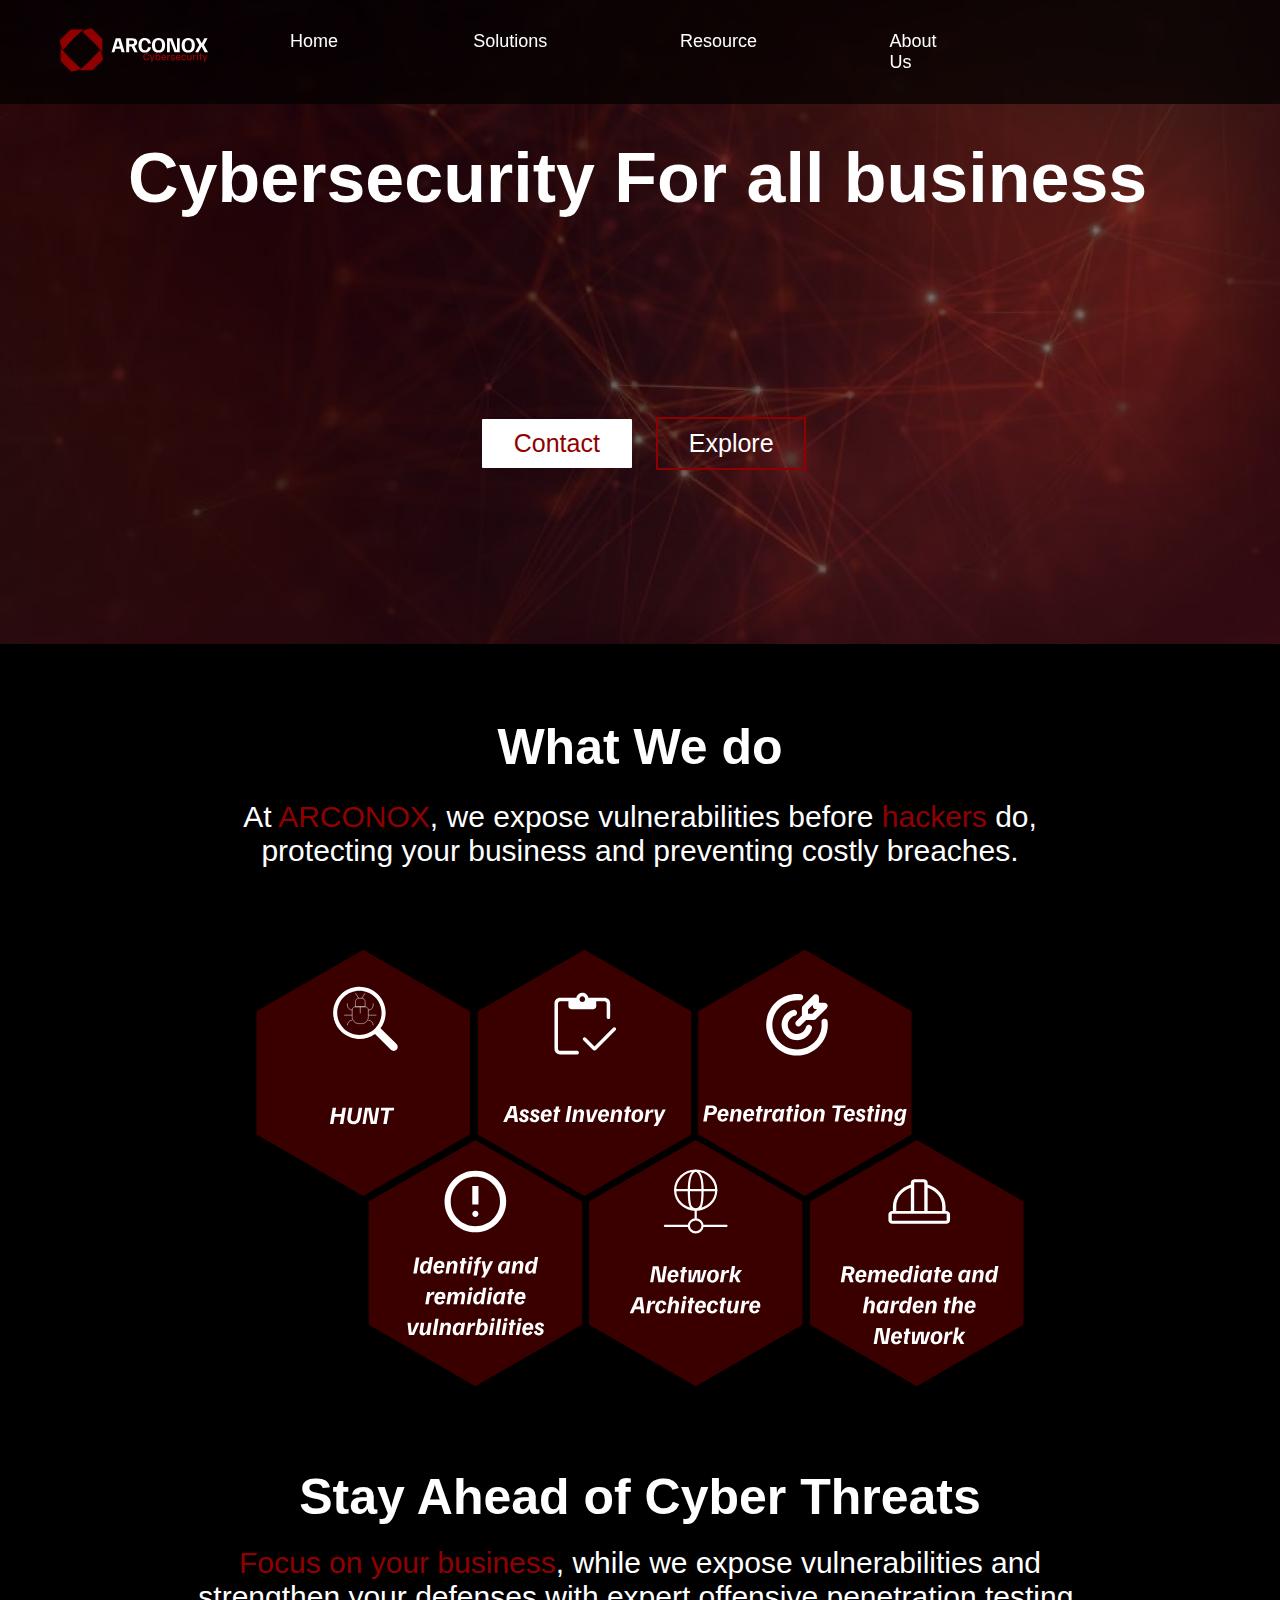
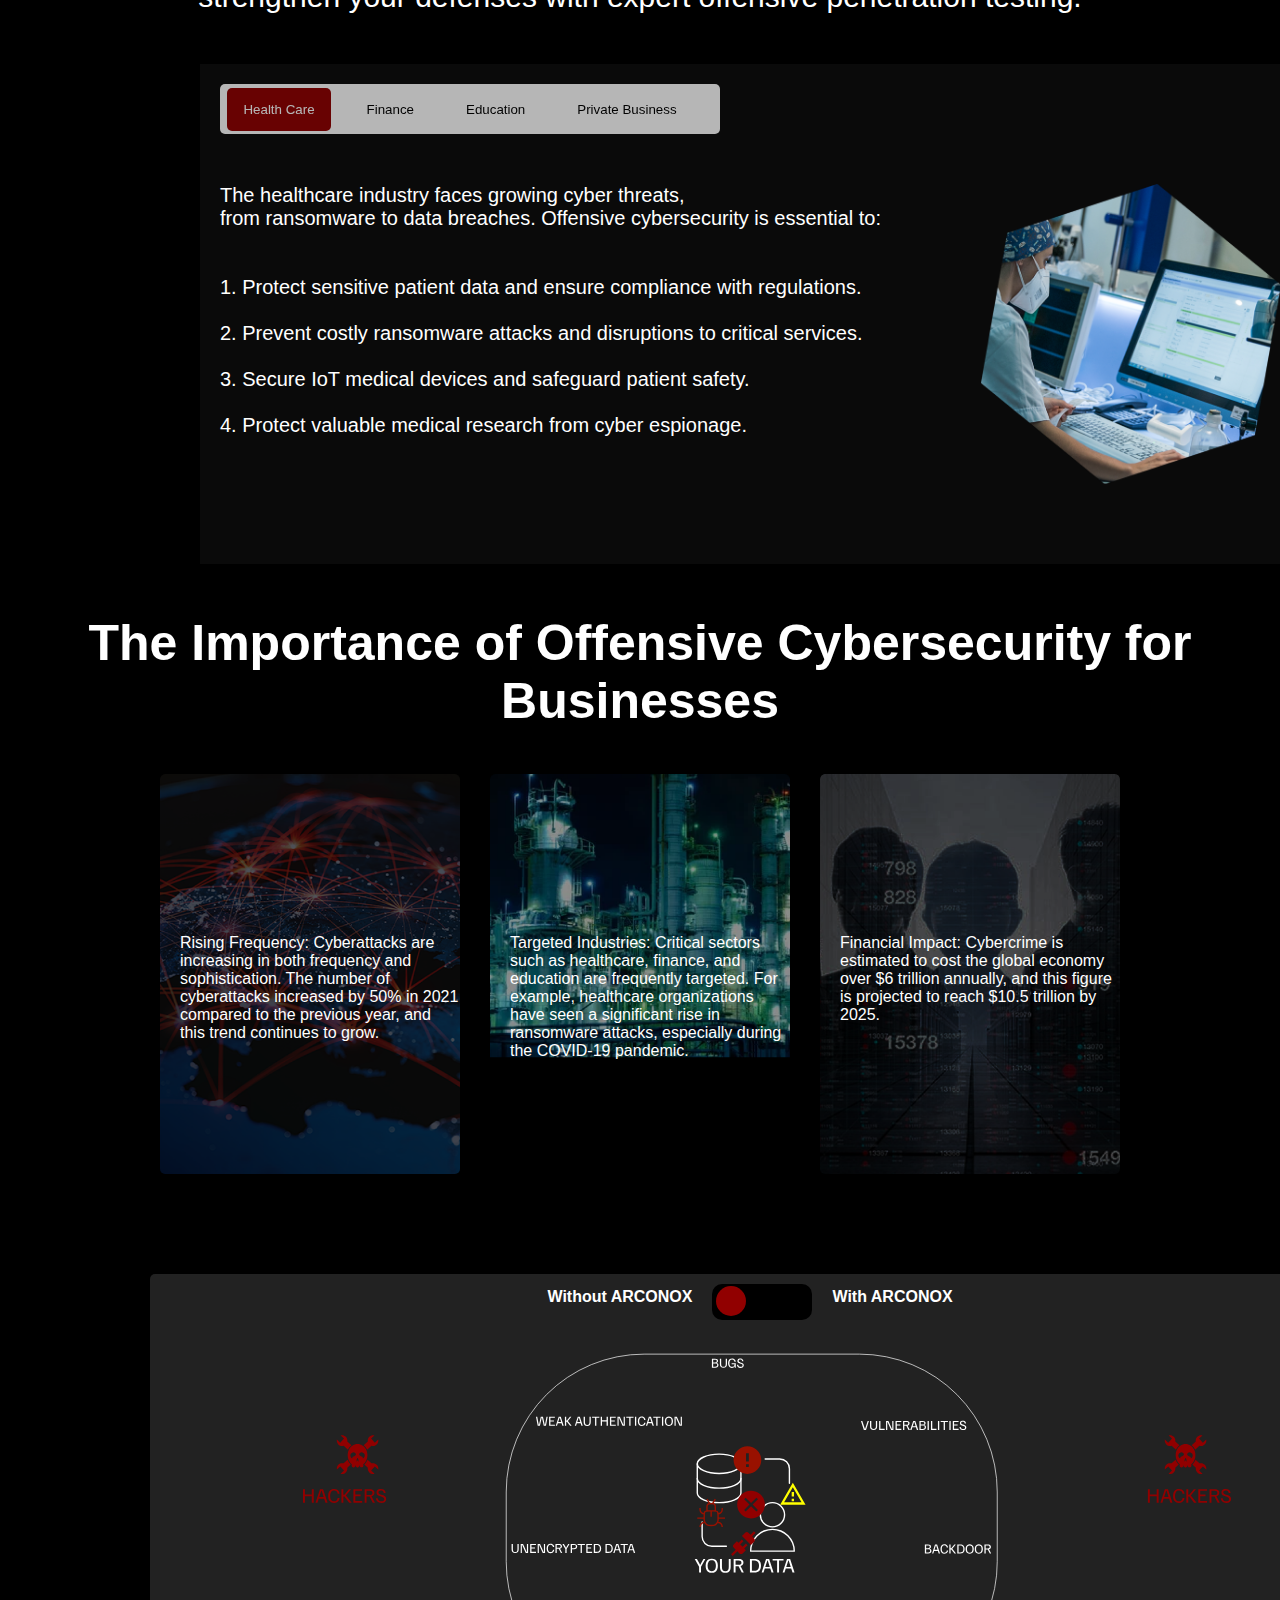
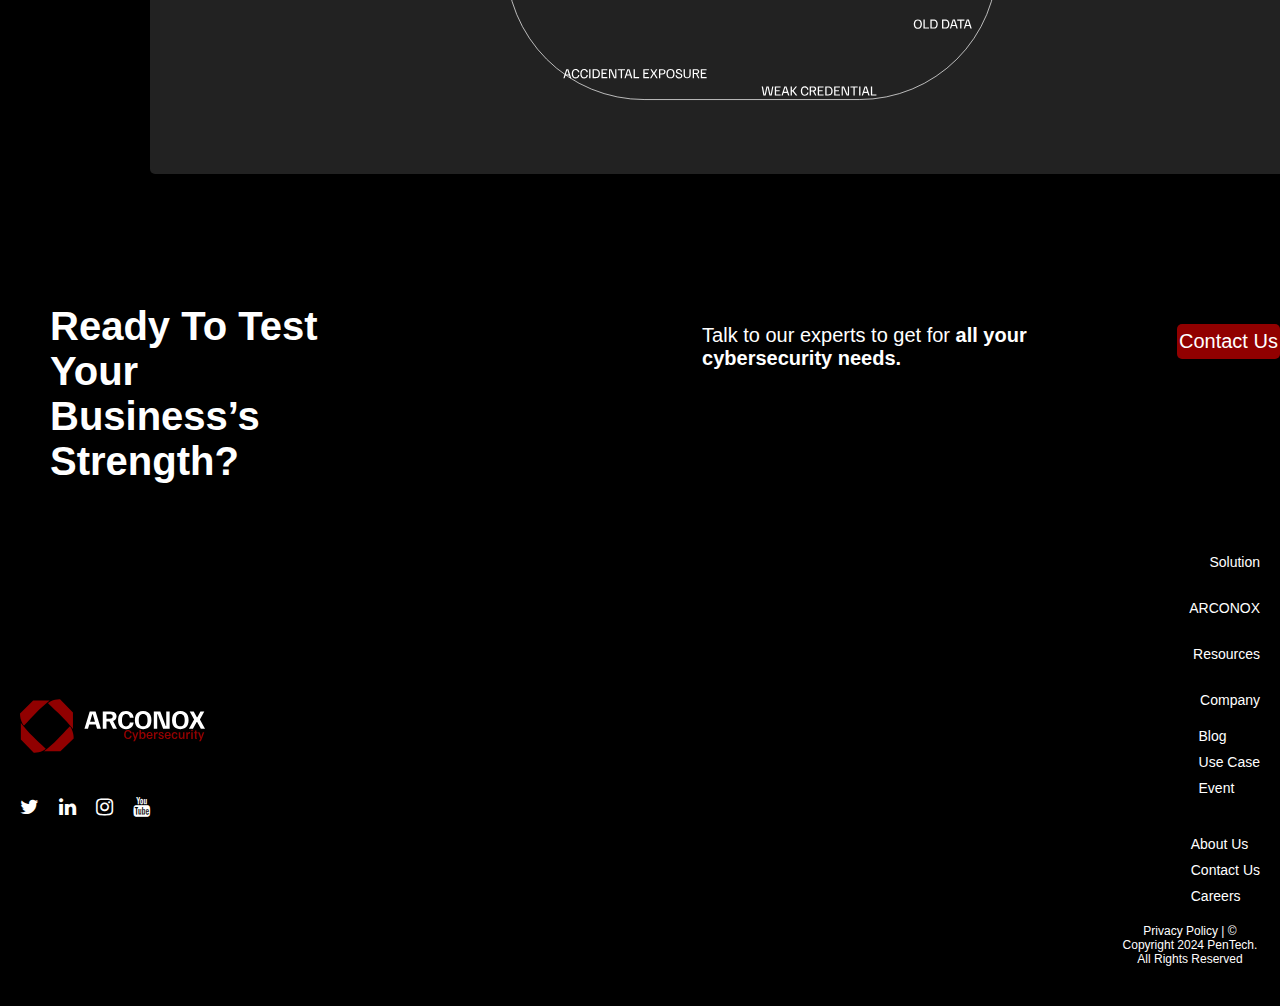
==== commit 90aa4ebb: "zayar(11/2/2024)" ====
--- a/index.html
+++ b/index.html
@@ -298,51 +298,75 @@
         <section class="ending">
             <div style="height:300px; background-image: url(/images/end_hero.png); background-size: 100%; margin-top: 30px; display: flex; flex-direction: row;">
             <h1 style="color:white; display: flex; margin-top: 100px; margin-left: 50px; font-size: 40px; font-weight: bolder;">Ready To Test Your <br>Business’s Strength?</h1>
-            <p style="color: white; margin-top: 100px; margin-left: 300px; font-size: 20px;">Talk to our experts to get for <b>all your cybersecurity needs.</b>
+            <p style="color: white; margin-top: 120px; margin-left: 300px; font-size: 20px;">Talk to our experts to get for <b>all your cybersecurity needs.</b>
             </p>
-            <button class="contactbtn">
-                Contact us
-            </button>
+            <button class="contactbtn" onclick="goToContactPage()">Contact Us</button>
+
+            <script>
+            function goToContactPage() {
+                window.location.href = '/contact.html'; // or the full URL if necessary, e.g., 'https://example.com/contact'
+            }
+            </script>
             </div>
         </section>
     </div>
         <link rel="stylesheet" href="https://cdnjs.cloudflare.com/ajax/libs/font-awesome/4.7.0/css/font-awesome.min.css">
-
 <!--GOOGLE FONTS-->
 <link rel="preconnect" href="https://fonts.gstatic.com">
 <link href="https://fonts.googleapis.com/css2?family=Fredoka+One&family=Play&display=swap" rel="stylesheet"> 
 </head>
 <body>
-<footer>
-<div class="footer">
-    <div>
-        <svg width="200" height="100" viewBox="0 0 1117 300" fill="none" xmlns="http://www.w3.org/2000/svg">
-        <path d="M295.734 74.0085V166.377C247.91 105.016 212.725 77.2261 156.626 22.3767C154.74 19.0597 190.139 -1.71295 223.587 0.113506L295.734 74.0085Z" fill="#910000"/>
-        <path d="M225.879 291.681L133.926 291.385C195.164 243.541 222.942 208.286 277.724 152.11C281.032 150.226 301.598 185.852 299.672 219.445L225.879 291.681Z" fill="#910000"/>
-        <path d="M4.75957 225.945L4.79044 133.576C52.5945 194.953 87.7705 222.755 143.851 277.623C145.736 280.941 110.33 301.702 76.8827 299.864L4.75957 225.945Z" fill="#910000"/>
-        <path d="M73.6753 7.74836L165.628 7.57463C104.633 55.7307 77.0346 91.1273 22.5376 147.583C19.2391 149.484 -1.50669 113.964 0.248641 80.3612L73.6753 7.74836Z" fill="#910000"/>
-        <path d="M360 166V165.25L389.375 68.5H422.25L451.75 165.25V166H430.25L406.625 84.75H403.625L379.75 166H360ZM384.375 141.625L388.75 125.875H421.5L425.875 141.625H384.375ZM462.25 166V68.5H503.625C511.958 68.5 518.708 69.7083 523.875 72.125C529.125 74.4583 532.958 77.7083 535.375 81.875C537.875 85.9583 539.125 90.7083 539.125 96.125C539.125 102.292 537.5 107.625 534.25 112.125C531 116.625 526.208 119.833 519.875 121.75L541.75 165.25V166H519.5L499.625 124.75H483V166H462.25ZM483 109.5H500.625C506.042 109.5 510.25 108.583 513.25 106.75C516.333 104.917 517.875 101.625 517.875 96.875C517.875 92.0417 516.333 88.75 513.25 87C510.167 85.1667 505.958 84.25 500.625 84.25H483V109.5ZM592.385 167.875C578.218 167.875 567.218 163.417 559.385 154.5C551.635 145.583 547.76 133.167 547.76 117.25C547.76 101.5 551.593 89.125 559.26 80.125C566.926 71.125 577.926 66.625 592.26 66.625C600.843 66.625 608.176 68.25 614.26 71.5C620.343 74.6667 625.093 79.0833 628.51 84.75C631.926 90.4167 633.926 96.9167 634.51 104.25H613.635C612.968 97.4167 610.76 92.0833 607.01 88.25C603.26 84.3333 598.385 82.375 592.385 82.375C584.801 82.375 579.093 85.4167 575.26 91.5C571.426 97.5833 569.51 106.208 569.51 117.375C569.51 128.958 571.468 137.667 575.385 143.5C579.385 149.25 585.01 152.125 592.26 152.125C598.51 152.125 603.468 150.125 607.135 146.125C610.885 142.125 613.051 136.833 613.635 130.25H634.51C633.926 137.583 631.926 144.083 628.51 149.75C625.093 155.417 620.343 159.875 614.26 163.125C608.26 166.292 600.968 167.875 592.385 167.875ZM687.76 167.75C677.426 167.75 668.801 165.708 661.885 161.625C655.051 157.458 649.926 151.583 646.51 144C643.176 136.417 641.51 127.5 641.51 117.25C641.51 106.917 643.176 98 646.51 90.5C649.926 82.9167 655.051 77.0833 661.885 73C668.801 68.8333 677.426 66.75 687.76 66.75C698.176 66.75 706.801 68.8333 713.635 73C720.468 77.0833 725.551 82.9167 728.885 90.5C732.301 98 734.01 106.917 734.01 117.25C734.01 127.5 732.301 136.417 728.885 144C725.551 151.583 720.468 157.458 713.635 161.625C706.801 165.708 698.176 167.75 687.76 167.75ZM687.76 152C696.176 152 702.343 149 706.26 143C710.26 136.917 712.26 128.333 712.26 117.25C712.26 106.083 710.26 97.5 706.26 91.5C702.343 85.5 696.176 82.5 687.76 82.5C679.343 82.5 673.135 85.5 669.135 91.5C665.218 97.5 663.26 106.083 663.26 117.25C663.26 128.333 665.218 136.917 669.135 143C673.135 149 679.343 152 687.76 152ZM747.309 166V68.5H783.559L813.809 149.5H816.809V68.5H835.809V166H799.309L769.184 85H766.309V166H747.309ZM895.328 167.75C884.995 167.75 876.37 165.708 869.453 161.625C862.62 157.458 857.495 151.583 854.078 144C850.745 136.417 849.078 127.5 849.078 117.25C849.078 106.917 850.745 98 854.078 90.5C857.495 82.9167 862.62 77.0833 869.453 73C876.37 68.8333 884.995 66.75 895.328 66.75C905.745 66.75 914.37 68.8333 921.203 73C928.036 77.0833 933.12 82.9167 936.453 90.5C939.87 98 941.578 106.917 941.578 117.25C941.578 127.5 939.87 136.417 936.453 144C933.12 151.583 928.036 157.458 921.203 161.625C914.37 165.708 905.745 167.75 895.328 167.75ZM895.328 152C903.745 152 909.911 149 913.828 143C917.828 136.917 919.828 128.333 919.828 117.25C919.828 106.083 917.828 97.5 913.828 91.5C909.911 85.5 903.745 82.5 895.328 82.5C886.911 82.5 880.703 85.5 876.703 91.5C872.786 97.5 870.828 106.083 870.828 117.25C870.828 128.333 872.786 136.917 876.703 143C880.703 149 886.911 152 895.328 152ZM943.568 166V165.25L972.318 114.25L947.693 69.25V68.5H970.068L987.693 101.125H990.693L1007.82 68.5H1029.32V69.25L1004.82 114.25L1033.32 165.25V166H1010.07L989.568 127.375H986.568L965.818 166H943.568Z" fill="white"/>
-        <path d="M603.125 222.938C596.208 222.938 590.833 220.708 587 216.25C583.167 211.792 581.25 205.583 581.25 197.625C581.25 189.667 583.146 183.458 586.938 179C590.771 174.542 596.146 172.312 603.063 172.312C607.146 172.312 610.667 173.083 613.625 174.625C616.583 176.167 618.896 178.312 620.563 181.062C622.271 183.812 623.292 187 623.625 190.625H614.813C614.438 187.083 613.208 184.271 611.125 182.187C609.083 180.104 606.396 179.063 603.063 179.063C598.896 179.063 595.708 180.688 593.5 183.938C591.333 187.187 590.25 191.771 590.25 197.687C590.25 203.687 591.354 208.271 593.563 211.438C595.813 214.604 598.958 216.187 603 216.187C606.5 216.187 609.271 215.104 611.313 212.937C613.354 210.771 614.521 208 614.813 204.625H623.625C623.292 208.208 622.271 211.396 620.563 214.187C618.896 216.937 616.583 219.083 613.625 220.625C610.708 222.167 607.208 222.938 603.125 222.938ZM632.645 234.5V234.25C633.77 232.5 634.957 230.437 636.207 228.063C637.499 225.688 638.645 223.354 639.645 221.062L626.457 184.875V184.5H634.832L640.27 199.5C640.77 200.917 641.27 202.437 641.77 204.062C642.311 205.687 642.853 207.708 643.395 210.125H644.895C645.395 207.708 645.895 205.687 646.395 204.062C646.936 202.437 647.457 200.917 647.957 199.5L653.395 184.5H661.27V184.875L649.082 217.75C647.707 221.5 646.332 224.813 644.957 227.688C643.624 230.604 642.457 232.875 641.457 234.5H632.645ZM686.817 222.812C683.984 222.812 681.713 222.25 680.005 221.125C678.338 220 677.109 218.667 676.317 217.125H674.817V222H667.13V172H675.567V188.812H677.067C677.942 187.229 679.172 185.979 680.755 185.062C682.338 184.146 684.38 183.688 686.88 183.688C690.13 183.688 692.859 184.5 695.067 186.125C697.317 187.75 699.005 190.021 700.13 192.937C701.297 195.854 701.88 199.271 701.88 203.188C701.88 207.063 701.297 210.479 700.13 213.437C699.005 216.396 697.317 218.708 695.067 220.375C692.859 222 690.109 222.812 686.817 222.812ZM684.755 216.437C687.422 216.437 689.484 215.312 690.942 213.062C692.401 210.812 693.13 207.542 693.13 203.25C693.13 198.958 692.401 195.687 690.942 193.438C689.484 191.187 687.422 190.062 684.755 190.062C681.922 190.062 679.672 191.271 678.005 193.688C676.338 196.062 675.505 199.25 675.505 203.25C675.505 207.25 676.338 210.458 678.005 212.875C679.672 215.25 681.922 216.437 684.755 216.437ZM724.317 222.938C718.609 222.938 714.255 221.167 711.255 217.625C708.255 214.042 706.755 209.229 706.755 203.188C706.755 199.187 707.422 195.729 708.755 192.812C710.088 189.896 712.047 187.625 714.63 186C717.255 184.375 720.442 183.563 724.192 183.563C729.567 183.563 733.672 185.25 736.505 188.625C739.338 191.958 740.755 196.854 740.755 203.312V205.312H715.005C715.213 208.729 716.088 211.479 717.63 213.562C719.213 215.646 721.442 216.688 724.317 216.688C726.484 216.688 728.213 216.062 729.505 214.812C730.838 213.562 731.755 211.958 732.255 210H740.317C739.859 212.417 738.984 214.604 737.692 216.562C736.442 218.479 734.713 220.021 732.505 221.188C730.297 222.354 727.567 222.938 724.317 222.938ZM715.067 199.687H732.505C732.338 196.479 731.526 194 730.067 192.25C728.651 190.5 726.672 189.625 724.13 189.625C721.505 189.625 719.422 190.479 717.88 192.187C716.338 193.896 715.401 196.396 715.067 199.687ZM748.063 222V184.5H755.688V191.125H757.187C757.438 190 757.896 188.896 758.563 187.812C759.229 186.729 760.25 185.854 761.625 185.187C763.042 184.479 764.958 184.125 767.375 184.125H769V191.875H766.687C763.063 191.875 760.458 192.812 758.875 194.687C757.292 196.562 756.5 199.417 756.5 203.25V222H748.063ZM789.02 222.938C785.186 222.938 782.082 222.313 779.707 221.062C777.374 219.771 775.624 218.125 774.457 216.125C773.332 214.125 772.707 212.083 772.582 210H780.707C780.874 211.167 781.29 212.271 781.957 213.312C782.665 214.354 783.624 215.187 784.832 215.812C786.04 216.437 787.561 216.75 789.395 216.75C791.478 216.75 793.04 216.354 794.082 215.562C795.124 214.729 795.645 213.646 795.645 212.313C795.645 211.187 795.207 210.229 794.332 209.437C793.457 208.604 792.082 207.854 790.207 207.187L785.707 205.687C783.624 204.937 781.707 204.125 779.957 203.25C778.249 202.333 776.874 201.187 775.832 199.812C774.832 198.396 774.332 196.604 774.332 194.437C774.332 191.187 775.54 188.562 777.957 186.562C780.374 184.562 783.749 183.563 788.082 183.563C791.207 183.563 793.77 184.083 795.77 185.125C797.811 186.125 799.353 187.5 800.395 189.25C801.436 190.958 802.04 192.875 802.207 195H794.395C794.186 193.458 793.54 192.167 792.457 191.125C791.415 190.083 789.853 189.562 787.77 189.562C785.978 189.562 784.603 189.937 783.645 190.687C782.728 191.437 782.27 192.437 782.27 193.688C782.27 194.937 782.728 195.979 783.645 196.812C784.603 197.604 786.04 198.333 787.957 199L792.395 200.438C794.478 201.146 796.374 201.958 798.082 202.875C799.79 203.75 801.124 204.896 802.082 206.312C803.082 207.687 803.582 209.458 803.582 211.625C803.582 215 802.332 217.729 799.832 219.812C797.374 221.896 793.77 222.938 789.02 222.938ZM825.611 222.938C819.903 222.938 815.549 221.167 812.549 217.625C809.549 214.042 808.049 209.229 808.049 203.188C808.049 199.187 808.715 195.729 810.049 192.812C811.382 189.896 813.34 187.625 815.924 186C818.549 184.375 821.736 183.563 825.486 183.563C830.861 183.563 834.965 185.25 837.799 188.625C840.632 191.958 842.049 196.854 842.049 203.312V205.312H816.299C816.507 208.729 817.382 211.479 818.924 213.562C820.507 215.646 822.736 216.688 825.611 216.688C827.778 216.688 829.507 216.062 830.799 214.812C832.132 213.562 833.049 211.958 833.549 210H841.611C841.153 212.417 840.278 214.604 838.986 216.562C837.736 218.479 836.007 220.021 833.799 221.188C831.59 222.354 828.861 222.938 825.611 222.938ZM816.361 199.687H833.799C833.632 196.479 832.82 194 831.361 192.25C829.945 190.5 827.965 189.625 825.424 189.625C822.799 189.625 820.715 190.479 819.174 192.187C817.632 193.896 816.695 196.396 816.361 199.687ZM863.919 222.938C858.294 222.938 854.023 221.167 851.106 217.625C848.231 214.042 846.794 209.25 846.794 203.25C846.794 197.042 848.294 192.208 851.294 188.75C854.336 185.292 858.565 183.563 863.981 183.563C868.648 183.563 872.356 184.833 875.106 187.375C877.856 189.917 879.523 193.437 880.106 197.937H871.794C871.461 195.396 870.627 193.417 869.294 192C868.002 190.583 866.273 189.875 864.106 189.875C861.231 189.875 859.086 191.062 857.669 193.438C856.252 195.771 855.544 199.042 855.544 203.25C855.544 207.458 856.252 210.75 857.669 213.125C859.086 215.458 861.211 216.625 864.044 216.625C866.252 216.625 868.002 215.917 869.294 214.5C870.627 213.083 871.461 211.104 871.794 208.562H880.106C879.481 213.062 877.773 216.583 874.981 219.125C872.231 221.667 868.544 222.938 863.919 222.938ZM899.212 222.938C894.92 222.938 891.754 221.604 889.712 218.937C887.67 216.271 886.649 212.771 886.649 208.437V184.5H895.087V206.875C895.087 209.75 895.608 211.979 896.649 213.562C897.691 215.146 899.337 215.937 901.587 215.937C904.379 215.937 906.524 214.854 908.024 212.687C909.524 210.521 910.274 207.875 910.274 204.75V184.5H918.712V222H911.149V216.375H909.649C908.983 218.333 907.795 219.917 906.087 221.125C904.379 222.333 902.087 222.938 899.212 222.938ZM928.678 222V184.5H936.303V191.125H937.803C938.053 190 938.511 188.896 939.178 187.812C939.844 186.729 940.865 185.854 942.24 185.187C943.657 184.479 945.574 184.125 947.99 184.125H949.615V191.875H947.303C943.678 191.875 941.074 192.812 939.49 194.687C937.907 196.562 937.115 199.417 937.115 203.25V222H928.678ZM956.51 222V184.5H964.947V222H956.51ZM960.76 179.75C959.218 179.75 958.031 179.333 957.197 178.5C956.364 177.625 955.947 176.5 955.947 175.125C955.947 173.75 956.364 172.646 957.197 171.812C958.031 170.937 959.218 170.5 960.76 170.5C962.343 170.5 963.531 170.937 964.322 171.812C965.156 172.646 965.572 173.75 965.572 175.125C965.572 176.5 965.156 177.625 964.322 178.5C963.531 179.333 962.343 179.75 960.76 179.75ZM980.092 222C979.133 220.875 978.363 219.521 977.779 217.937C977.238 216.354 976.967 213.979 976.967 210.812V190.687H971.842V184.5H977.092V175.125H985.342V184.5H991.529V190.687H985.404V209.75C985.404 213.083 985.758 215.625 986.467 217.375C987.217 219.083 988.113 220.5 989.154 221.625V222H980.092ZM1000.47 234.5V234.25C1001.59 232.5 1002.78 230.437 1004.03 228.063C1005.32 225.688 1006.47 223.354 1007.47 221.062L994.279 184.875V184.5H1002.65L1008.09 199.5C1008.59 200.917 1009.09 202.437 1009.59 204.062C1010.13 205.687 1010.68 207.708 1011.22 210.125H1012.72C1013.22 207.708 1013.72 205.687 1014.22 204.062C1014.76 202.437 1015.28 200.917 1015.78 199.5L1021.22 184.5H1029.09V184.875L1016.9 217.75C1015.53 221.5 1014.15 224.813 1012.78 227.688C1011.45 230.604 1010.28 232.875 1009.28 234.5H1000.47Z" fill="#910000"/>
-        </svg>
-        <div class="row">
-            <a href="https://www.facebook.com/itkrakentec/"><i class="fa fa-instagram"></i></a>
-            <a href="https://x.com/arconoxcybersec"><i class="fa fa-twitter"></i></a>
-            <a href="https://www.linkedin.com/company/arconox"><i class="fa fa-linkedin"></i></a>
-            <a href="https://www.youtube.com/@arconox_official"><i class="fa fa-youtube"></i></a>
-            </div>
-</div>
-<div class="row">
-    <ul>
-        <li><a href="#Home">Service</a></li>
-        <li><a href="#Contact">Contact us</a></li>
-        <li><a href="#Service">Our Services</a></li>
-        <li><a href="#">Terms & Conditions</a></li>
-        </ul>
-</div>
-<div class="row">
-ARCONOX Copyright © 2024 - All rights reserved 
-</div>
-</div>
-    </footer>
+    <footer>
+        <!-- Logo and Company Name -->
+        <div class="left">
+            <div class="footer-logo">
+                <svg width="200" height="100" viewBox="0 0 1117 300" fill="none" xmlns="http://www.w3.org/2000/svg">
+                    <path d="M295.734 74.0085V166.377C247.91 105.016 212.725 77.2261 156.626 22.3767C154.74 19.0597 190.139 -1.71295 223.587 0.113506L295.734 74.0085Z" fill="#910000"/>
+                    <path d="M225.879 291.681L133.926 291.385C195.164 243.541 222.942 208.286 277.724 152.11C281.032 150.226 301.598 185.852 299.672 219.445L225.879 291.681Z" fill="#910000"/>
+                    <path d="M4.75957 225.945L4.79044 133.576C52.5945 194.953 87.7705 222.755 143.851 277.623C145.736 280.941 110.33 301.702 76.8827 299.864L4.75957 225.945Z" fill="#910000"/>
+                    <path d="M73.6753 7.74836L165.628 7.57463C104.633 55.7307 77.0346 91.1273 22.5376 147.583C19.2391 149.484 -1.50669 113.964 0.248641 80.3612L73.6753 7.74836Z" fill="#910000"/>
+                    <path d="M360 166V165.25L389.375 68.5H422.25L451.75 165.25V166H430.25L406.625 84.75H403.625L379.75 166H360ZM384.375 141.625L388.75 125.875H421.5L425.875 141.625H384.375ZM462.25 166V68.5H503.625C511.958 68.5 518.708 69.7083 523.875 72.125C529.125 74.4583 532.958 77.7083 535.375 81.875C537.875 85.9583 539.125 90.7083 539.125 96.125C539.125 102.292 537.5 107.625 534.25 112.125C531 116.625 526.208 119.833 519.875 121.75L541.75 165.25V166H519.5L499.625 124.75H483V166H462.25ZM483 109.5H500.625C506.042 109.5 510.25 108.583 513.25 106.75C516.333 104.917 517.875 101.625 517.875 96.875C517.875 92.0417 516.333 88.75 513.25 87C510.167 85.1667 505.958 84.25 500.625 84.25H483V109.5ZM592.385 167.875C578.218 167.875 567.218 163.417 559.385 154.5C551.635 145.583 547.76 133.167 547.76 117.25C547.76 101.5 551.593 89.125 559.26 80.125C566.926 71.125 577.926 66.625 592.26 66.625C600.843 66.625 608.176 68.25 614.26 71.5C620.343 74.6667 625.093 79.0833 628.51 84.75C631.926 90.4167 633.926 96.9167 634.51 104.25H613.635C612.968 97.4167 610.76 92.0833 607.01 88.25C603.26 84.3333 598.385 82.375 592.385 82.375C584.801 82.375 579.093 85.4167 575.26 91.5C571.426 97.5833 569.51 106.208 569.51 117.375C569.51 128.958 571.468 137.667 575.385 143.5C579.385 149.25 585.01 152.125 592.26 152.125C598.51 152.125 603.468 150.125 607.135 146.125C610.885 142.125 613.051 136.833 613.635 130.25H634.51C633.926 137.583 631.926 144.083 628.51 149.75C625.093 155.417 620.343 159.875 614.26 163.125C608.26 166.292 600.968 167.875 592.385 167.875ZM687.76 167.75C677.426 167.75 668.801 165.708 661.885 161.625C655.051 157.458 649.926 151.583 646.51 144C643.176 136.417 641.51 127.5 641.51 117.25C641.51 106.917 643.176 98 646.51 90.5C649.926 82.9167 655.051 77.0833 661.885 73C668.801 68.8333 677.426 66.75 687.76 66.75C698.176 66.75 706.801 68.8333 713.635 73C720.468 77.0833 725.551 82.9167 728.885 90.5C732.301 98 734.01 106.917 734.01 117.25C734.01 127.5 732.301 136.417 728.885 144C725.551 151.583 720.468 157.458 713.635 161.625C706.801 165.708 698.176 167.75 687.76 167.75ZM687.76 152C696.176 152 702.343 149 706.26 143C710.26 136.917 712.26 128.333 712.26 117.25C712.26 106.083 710.26 97.5 706.26 91.5C702.343 85.5 696.176 82.5 687.76 82.5C679.343 82.5 673.135 85.5 669.135 91.5C665.218 97.5 663.26 106.083 663.26 117.25C663.26 128.333 665.218 136.917 669.135 143C673.135 149 679.343 152 687.76 152ZM747.309 166V68.5H783.559L813.809 149.5H816.809V68.5H835.809V166H799.309L769.184 85H766.309V166H747.309ZM895.328 167.75C884.995 167.75 876.37 165.708 869.453 161.625C862.62 157.458 857.495 151.583 854.078 144C850.745 136.417 849.078 127.5 849.078 117.25C849.078 106.917 850.745 98 854.078 90.5C857.495 82.9167 862.62 77.0833 869.453 73C876.37 68.8333 884.995 66.75 895.328 66.75C905.745 66.75 914.37 68.8333 921.203 73C928.036 77.0833 933.12 82.9167 936.453 90.5C939.87 98 941.578 106.917 941.578 117.25C941.578 127.5 939.87 136.417 936.453 144C933.12 151.583 928.036 157.458 921.203 161.625C914.37 165.708 905.745 167.75 895.328 167.75ZM895.328 152C903.745 152 909.911 149 913.828 143C917.828 136.917 919.828 128.333 919.828 117.25C919.828 106.083 917.828 97.5 913.828 91.5C909.911 85.5 903.745 82.5 895.328 82.5C886.911 82.5 880.703 85.5 876.703 91.5C872.786 97.5 870.828 106.083 870.828 117.25C870.828 128.333 872.786 136.917 876.703 143C880.703 149 886.911 152 895.328 152ZM943.568 166V165.25L972.318 114.25L947.693 69.25V68.5H970.068L987.693 101.125H990.693L1007.82 68.5H1029.32V69.25L1004.82 114.25L1033.32 165.25V166H1010.07L989.568 127.375H986.568L965.818 166H943.568Z" fill="white"/>
+                    <path d="M603.125 222.938C596.208 222.938 590.833 220.708 587 216.25C583.167 211.792 581.25 205.583 581.25 197.625C581.25 189.667 583.146 183.458 586.938 179C590.771 174.542 596.146 172.312 603.063 172.312C607.146 172.312 610.667 173.083 613.625 174.625C616.583 176.167 618.896 178.312 620.563 181.062C622.271 183.812 623.292 187 623.625 190.625H614.813C614.438 187.083 613.208 184.271 611.125 182.187C609.083 180.104 606.396 179.063 603.063 179.063C598.896 179.063 595.708 180.688 593.5 183.938C591.333 187.187 590.25 191.771 590.25 197.687C590.25 203.687 591.354 208.271 593.563 211.438C595.813 214.604 598.958 216.187 603 216.187C606.5 216.187 609.271 215.104 611.313 212.937C613.354 210.771 614.521 208 614.813 204.625H623.625C623.292 208.208 622.271 211.396 620.563 214.187C618.896 216.937 616.583 219.083 613.625 220.625C610.708 222.167 607.208 222.938 603.125 222.938ZM632.645 234.5V234.25C633.77 232.5 634.957 230.437 636.207 228.063C637.499 225.688 638.645 223.354 639.645 221.062L626.457 184.875V184.5H634.832L640.27 199.5C640.77 200.917 641.27 202.437 641.77 204.062C642.311 205.687 642.853 207.708 643.395 210.125H644.895C645.395 207.708 645.895 205.687 646.395 204.062C646.936 202.437 647.457 200.917 647.957 199.5L653.395 184.5H661.27V184.875L649.082 217.75C647.707 221.5 646.332 224.813 644.957 227.688C643.624 230.604 642.457 232.875 641.457 234.5H632.645ZM686.817 222.812C683.984 222.812 681.713 222.25 680.005 221.125C678.338 220 677.109 218.667 676.317 217.125H674.817V222H667.13V172H675.567V188.812H677.067C677.942 187.229 679.172 185.979 680.755 185.062C682.338 184.146 684.38 183.688 686.88 183.688C690.13 183.688 692.859 184.5 695.067 186.125C697.317 187.75 699.005 190.021 700.13 192.937C701.297 195.854 701.88 199.271 701.88 203.188C701.88 207.063 701.297 210.479 700.13 213.437C699.005 216.396 697.317 218.708 695.067 220.375C692.859 222 690.109 222.812 686.817 222.812ZM684.755 216.437C687.422 216.437 689.484 215.312 690.942 213.062C692.401 210.812 693.13 207.542 693.13 203.25C693.13 198.958 692.401 195.687 690.942 193.438C689.484 191.187 687.422 190.062 684.755 190.062C681.922 190.062 679.672 191.271 678.005 193.688C676.338 196.062 675.505 199.25 675.505 203.25C675.505 207.25 676.338 210.458 678.005 212.875C679.672 215.25 681.922 216.437 684.755 216.437ZM724.317 222.938C718.609 222.938 714.255 221.167 711.255 217.625C708.255 214.042 706.755 209.229 706.755 203.188C706.755 199.187 707.422 195.729 708.755 192.812C710.088 189.896 712.047 187.625 714.63 186C717.255 184.375 720.442 183.563 724.192 183.563C729.567 183.563 733.672 185.25 736.505 188.625C739.338 191.958 740.755 196.854 740.755 203.312V205.312H715.005C715.213 208.729 716.088 211.479 717.63 213.562C719.213 215.646 721.442 216.688 724.317 216.688C726.484 216.688 728.213 216.062 729.505 214.812C730.838 213.562 731.755 211.958 732.255 210H740.317C739.859 212.417 738.984 214.604 737.692 216.562C736.442 218.479 734.713 220.021 732.505 221.188C730.297 222.354 727.567 222.938 724.317 222.938ZM715.067 199.687H732.505C732.338 196.479 731.526 194 730.067 192.25C728.651 190.5 726.672 189.625 724.13 189.625C721.505 189.625 719.422 190.479 717.88 192.187C716.338 193.896 715.401 196.396 715.067 199.687ZM748.063 222V184.5H755.688V191.125H757.187C757.438 190 757.896 188.896 758.563 187.812C759.229 186.729 760.25 185.854 761.625 185.187C763.042 184.479 764.958 184.125 767.375 184.125H769V191.875H766.687C763.063 191.875 760.458 192.812 758.875 194.687C757.292 196.562 756.5 199.417 756.5 203.25V222H748.063ZM789.02 222.938C785.186 222.938 782.082 222.313 779.707 221.062C777.374 219.771 775.624 218.125 774.457 216.125C773.332 214.125 772.707 212.083 772.582 210H780.707C780.874 211.167 781.29 212.271 781.957 213.312C782.665 214.354 783.624 215.187 784.832 215.812C786.04 216.437 787.561 216.75 789.395 216.75C791.478 216.75 793.04 216.354 794.082 215.562C795.124 214.729 795.645 213.646 795.645 212.313C795.645 211.187 795.207 210.229 794.332 209.437C793.457 208.604 792.082 207.854 790.207 207.187L785.707 205.687C783.624 204.937 781.707 204.125 779.957 203.25C778.249 202.333 776.874 201.187 775.832 199.812C774.832 198.396 774.332 196.604 774.332 194.437C774.332 191.187 775.54 188.562 777.957 186.562C780.374 184.562 783.749 183.563 788.082 183.563C791.207 183.563 793.77 184.083 795.77 185.125C797.811 186.125 799.353 187.5 800.395 189.25C801.436 190.958 802.04 192.875 802.207 195H794.395C794.186 193.458 793.54 192.167 792.457 191.125C791.415 190.083 789.853 189.562 787.77 189.562C785.978 189.562 784.603 189.937 783.645 190.687C782.728 191.437 782.27 192.437 782.27 193.688C782.27 194.937 782.728 195.979 783.645 196.812C784.603 197.604 786.04 198.333 787.957 199L792.395 200.438C794.478 201.146 796.374 201.958 798.082 202.875C799.79 203.75 801.124 204.896 802.082 206.312C803.082 207.687 803.582 209.458 803.582 211.625C803.582 215 802.332 217.729 799.832 219.812C797.374 221.896 793.77 222.938 789.02 222.938ZM825.611 222.938C819.903 222.938 815.549 221.167 812.549 217.625C809.549 214.042 808.049 209.229 808.049 203.188C808.049 199.187 808.715 195.729 810.049 192.812C811.382 189.896 813.34 187.625 815.924 186C818.549 184.375 821.736 183.563 825.486 183.563C830.861 183.563 834.965 185.25 837.799 188.625C840.632 191.958 842.049 196.854 842.049 203.312V205.312H816.299C816.507 208.729 817.382 211.479 818.924 213.562C820.507 215.646 822.736 216.688 825.611 216.688C827.778 216.688 829.507 216.062 830.799 214.812C832.132 213.562 833.049 211.958 833.549 210H841.611C841.153 212.417 840.278 214.604 838.986 216.562C837.736 218.479 836.007 220.021 833.799 221.188C831.59 222.354 828.861 222.938 825.611 222.938ZM816.361 199.687H833.799C833.632 196.479 832.82 194 831.361 192.25C829.945 190.5 827.965 189.625 825.424 189.625C822.799 189.625 820.715 190.479 819.174 192.187C817.632 193.896 816.695 196.396 816.361 199.687ZM863.919 222.938C858.294 222.938 854.023 221.167 851.106 217.625C848.231 214.042 846.794 209.25 846.794 203.25C846.794 197.042 848.294 192.208 851.294 188.75C854.336 185.292 858.565 183.563 863.981 183.563C868.648 183.563 872.356 184.833 875.106 187.375C877.856 189.917 879.523 193.437 880.106 197.937H871.794C871.461 195.396 870.627 193.417 869.294 192C868.002 190.583 866.273 189.875 864.106 189.875C861.231 189.875 859.086 191.062 857.669 193.438C856.252 195.771 855.544 199.042 855.544 203.25C855.544 207.458 856.252 210.75 857.669 213.125C859.086 215.458 861.211 216.625 864.044 216.625C866.252 216.625 868.002 215.917 869.294 214.5C870.627 213.083 871.461 211.104 871.794 208.562H880.106C879.481 213.062 877.773 216.583 874.981 219.125C872.231 221.667 868.544 222.938 863.919 222.938ZM899.212 222.938C894.92 222.938 891.754 221.604 889.712 218.937C887.67 216.271 886.649 212.771 886.649 208.437V184.5H895.087V206.875C895.087 209.75 895.608 211.979 896.649 213.562C897.691 215.146 899.337 215.937 901.587 215.937C904.379 215.937 906.524 214.854 908.024 212.687C909.524 210.521 910.274 207.875 910.274 204.75V184.5H918.712V222H911.149V216.375H909.649C908.983 218.333 907.795 219.917 906.087 221.125C904.379 222.333 902.087 222.938 899.212 222.938ZM928.678 222V184.5H936.303V191.125H937.803C938.053 190 938.511 188.896 939.178 187.812C939.844 186.729 940.865 185.854 942.24 185.187C943.657 184.479 945.574 184.125 947.99 184.125H949.615V191.875H947.303C943.678 191.875 941.074 192.812 939.49 194.687C937.907 196.562 937.115 199.417 937.115 203.25V222H928.678ZM956.51 222V184.5H964.947V222H956.51ZM960.76 179.75C959.218 179.75 958.031 179.333 957.197 178.5C956.364 177.625 955.947 176.5 955.947 175.125C955.947 173.75 956.364 172.646 957.197 171.812C958.031 170.937 959.218 170.5 960.76 170.5C962.343 170.5 963.531 170.937 964.322 171.812C965.156 172.646 965.572 173.75 965.572 175.125C965.572 176.5 965.156 177.625 964.322 178.5C963.531 179.333 962.343 179.75 960.76 179.75ZM980.092 222C979.133 220.875 978.363 219.521 977.779 217.937C977.238 216.354 976.967 213.979 976.967 210.812V190.687H971.842V184.5H977.092V175.125H985.342V184.5H991.529V190.687H985.404V209.75C985.404 213.083 985.758 215.625 986.467 217.375C987.217 219.083 988.113 220.5 989.154 221.625V222H980.092ZM1000.47 234.5V234.25C1001.59 232.5 1002.78 230.437 1004.03 228.063C1005.32 225.688 1006.47 223.354 1007.47 221.062L994.279 184.875V184.5H1002.65L1008.09 199.5C1008.59 200.917 1009.09 202.437 1009.59 204.062C1010.13 205.687 1010.68 207.708 1011.22 210.125H1012.72C1013.22 207.708 1013.72 205.687 1014.22 204.062C1014.76 202.437 1015.28 200.917 1015.78 199.5L1021.22 184.5H1029.09V184.875L1016.9 217.75C1015.53 221.5 1014.15 224.813 1012.78 227.688C1011.45 230.604 1010.28 232.875 1009.28 234.5H1000.47Z" fill="#910000"/>
+                    </svg>
+            </div>
+          
+            <!-- Social Icons -->
+            <div class="social-icons">
+              <a href="https://x.com/arconoxcybersec"><i class="fa fa-twitter"></i></a>
+              <a href="https://www.linkedin.com/company/arconox/"><i class="fa fa-linkedin"></i></a>
+              <a href="https://www.instagram.com/arconox/"><i class="fa fa-instagram"></i></a>
+              <a href="https://www.youtube.com/@arconox_official"><i class="fa fa-youtube"></i></a>
+            </div>
+        </div>
+      
+        <!-- Subscribe Form -->
+      
+        <!-- Footer Navigation Links -->
+        <div class="right">
+            <div class="footer-nav">
+                <a href="solution.html">Solution</a>
+                <a href="index.html">ARCONOX</a>
+                <a href="resource.html">Resources</a>
+                <a href="about.html">Company</a>
+              </div>
+              <div class="footer-nav">
+                <span class="cSpan" style="display: flex; flex-direction:column; text-align: left; margin-left: 10px;">
+                    <a href="resource.html/#blog">Blog</a>
+                    <a href="resource.html/#usecase">Use Case</a>
+                    <a href="resource.html/#event">Event</a>
+                </span>
+                <span class="cSpan"style="display: flex; flex-direction:column; text-align: left; padding-left: 10px; ">
+                    <a href="about.html">About Us</a>
+                    <a href="contact.html">Contact Us</a>
+                    <a href="careers.html">Careers</a>
+                </span>
+              </div>
+            
+              <!-- Footer Bottom Text -->
+              <div class="footer-bottom">
+                <a href="privacy.html">Privacy Policy</a> | &copy; Copyright 2024 PenTech. All Rights Reserved
+              </div>
+        </div>
+      </footer>
 </body>
 </html>--- a/styles.css
+++ b/styles.css
@@ -424,6 +424,131 @@
   background-color: black;
 }
 
+* {
+  margin: 0;
+  padding: 0;
+  box-sizing: border-box;
+  font-family: Arial, sans-serif;
+}
+
+body {
+  background-color: black;
+  color: #f4f4f4;
+}
+
+.about-us {
+  text-align: center;
+  padding: 2rem;
+}
+
+.about-us h1 {
+  font-size: 2.5rem;
+  margin-bottom: 1rem;
+}
+
+.intro-text {
+  font-size: 1.2rem;
+  margin-bottom: 2rem;
+}
+
+.our-team {
+  padding: 2rem;
+  text-align: left;
+}
+
+.our-team h2 {
+  font-size: 2rem;
+  margin-bottom: 1.5rem;
+  margin-left: 48px;
+}
+
+.team-grid {
+  display: flex;
+  justify-content: center;
+  gap: 2rem;
+  flex-wrap: wrap;
+}
+
+.team-member {
+  background-color: #222222;
+  padding: 1rem;
+  border-radius: 8px;
+  width: 200px;
+  text-align: center;
+  border-color: #910000;
+}
+
+.profile-pic {
+  width: 80px;
+  height: 80px;
+  background-size: cover;
+  background-position: center; /* adjust to control the size  */
+  aspect-ratio: 1 / cos(30deg);
+  clip-path: polygon(50% -50%, 100% 50%, 50% 150%, 0 50%);
+  margin: 0 auto 1rem;
+}
+
+.team-member h3 {
+  font-size: 1.1rem;
+  margin-bottom: 0.5rem;
+}
+
+.team-member p {
+  font-size: 0.9rem;
+  margin-bottom: 1rem;
+}
+
+.linkedin-link {
+  color: #0e76a8;
+  text-decoration: none;
+  font-size: 0.9rem;
+}
+
+.what-we-do {
+  text-align: left;
+  max-width: 1200px;
+  padding: 20px;
+  margin-left: 48px;
+}
+
+.what-we-do h1 {
+  font-size: 2em;
+  padding: 5px 10px;
+  margin-bottom: 20px;
+  margin-left: 48px;
+}
+
+.what-we-do p {
+  font-size: 1.2em;
+  margin-bottom: 30px;
+  margin-left: 48px;
+}
+
+.services {
+  max-width: 700px;
+  display: grid;
+  gap: 20px;
+  grid-template-columns: auto auto;
+  margin-top: 20px;
+}
+
+.service-box {
+  background-color: #333;
+  padding: 20px;
+  border-radius: 8px;
+  box-shadow: 0 4px 8px rgba(0, 0, 0, 0.3);
+  border-top: 3px solid #910000;
+}
+
+.service-box h2 {
+  font-size: 1.3em;
+  margin-bottom: 10px;
+}
+
+.service-box p {
+  font-size: 1em;
+  line-height: 1.5;
+}
 .contactbtn {
   background-color: #910000;
   color: white;
@@ -431,63 +556,79 @@
   border: none;
   height: 35px;
   width: 120px;
-  margin-top: 100px;
+  margin-top: 120px;
   font-size: 20px;
   margin-left: 20px;
   display: flex;
   align-items: center;
   justify-content: center;
 }
-.footer {
-  background: rgb(0, 0, 0);
-  padding: 30px 20px;
+.contactbtn:hover {
+  cursor: pointer;
+}
+
+footer {
+  background-color: #000;
+  padding: 40px 20px;
   display: flex;
   flex-direction: row;
-}
-
-.footer .row {
-  width: 100%;
-  margin: 1% 10%;
-  padding: 0.6% 0%;
-  color: rgb(255, 245, 245);
-  font-size: 0.9em;
-}
-
-.footer .row a {
+  align-items: center;
+  text-align: center;
+}
+.right {
+  margin-left: 900px;
+}
+.cSpan a {
+  padding-top: 10px;
+}
+.footer-logo {
+  display: flex;
+  align-items: center;
+  gap: 10px;
+  margin-bottom: 20px;
+}
+.footer-logo img {
+  width: 40px;
+  height: 40px;
+}
+.footer-logo span {
+  font-size: 24px;
+  font-weight: bold;
+  color: #fff;
+}
+.footer-logo span:nth-child(2) {
+  color: #ff0000;
+  font-size: 14px;
+  margin-top: 4px;
+}
+.social-icons {
+  display: flex;
+  gap: 20px;
+  margin: 15px 0;
+}
+.social-icons a {
+  color: #fff;
+  font-size: 20px;
   text-decoration: none;
-  color: rgb(255, 255, 255);
-  margin-right: 20px;
-}
-
-.footer .row a:hover {
+}
+.footer-nav {
+  display: flex;
+  gap: 30px;
+  justify-content: right;
+  flex-wrap: wrap;
+  margin: 10px 0;
+}
+.footer-nav a {
   color: #fff;
-}
-
-.footer .row ul {
-  width: 100%;
-}
-
-.footer .row ul li {
-  display: inline-block;
-  margin: 0px 30px;
-}
-
-.footer .row a i {
-  font-size: 2em;
-  margin: 0% 1%;
-}
-
-@media (max-width: 720px) {
-  .footer {
-    text-align: left;
-    padding: 5%;
-  }
-  .footer .row ul li {
-    display: block;
-    margin: 10px 0px;
-    text-align: left;
-  }
-  .footer .row a i {
-    margin: 0% 3%;
-  }
-}
+  text-decoration: none;
+  font-size: 14px;
+}
+.footer-bottom {
+  font-size: 12px;
+  color: #fefcfc;
+  margin-top: 20px;
+}
+.footer-bottom a {
+  color: white;
+  text-decoration: none;
+}
